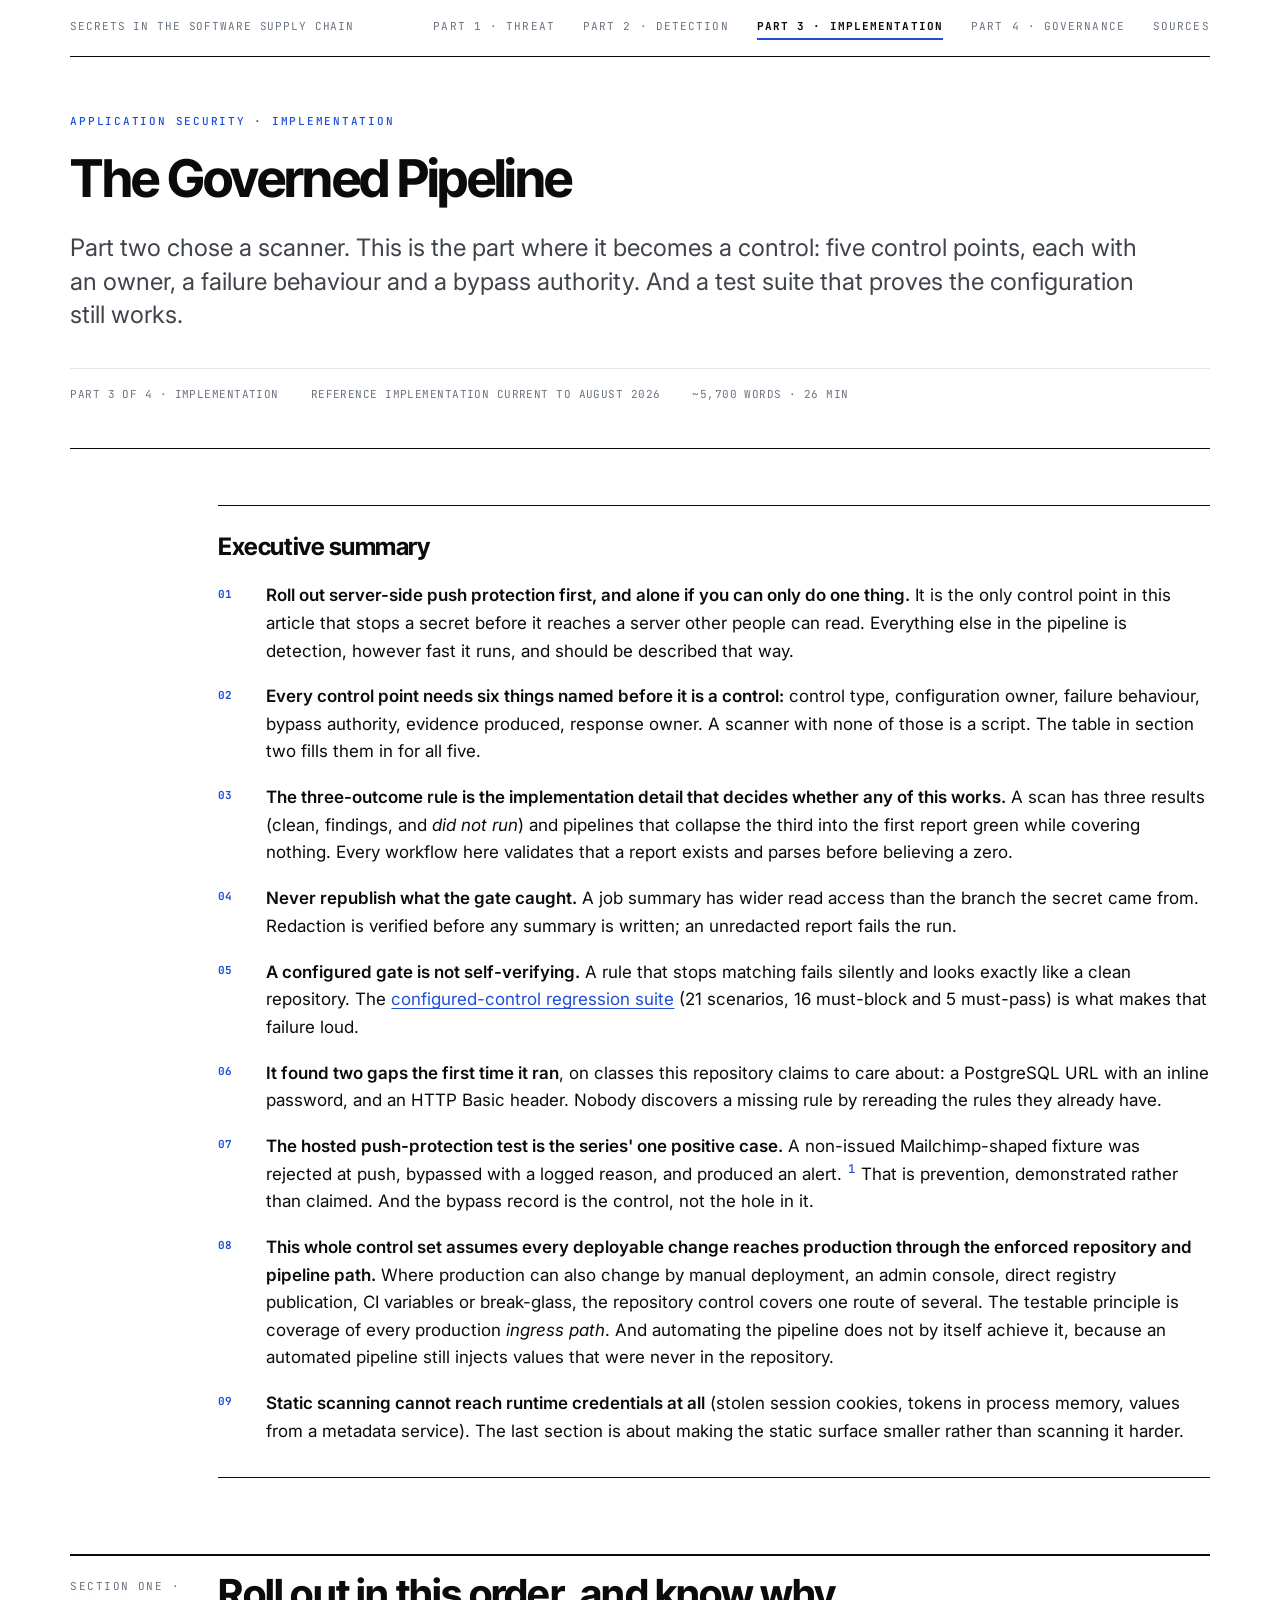
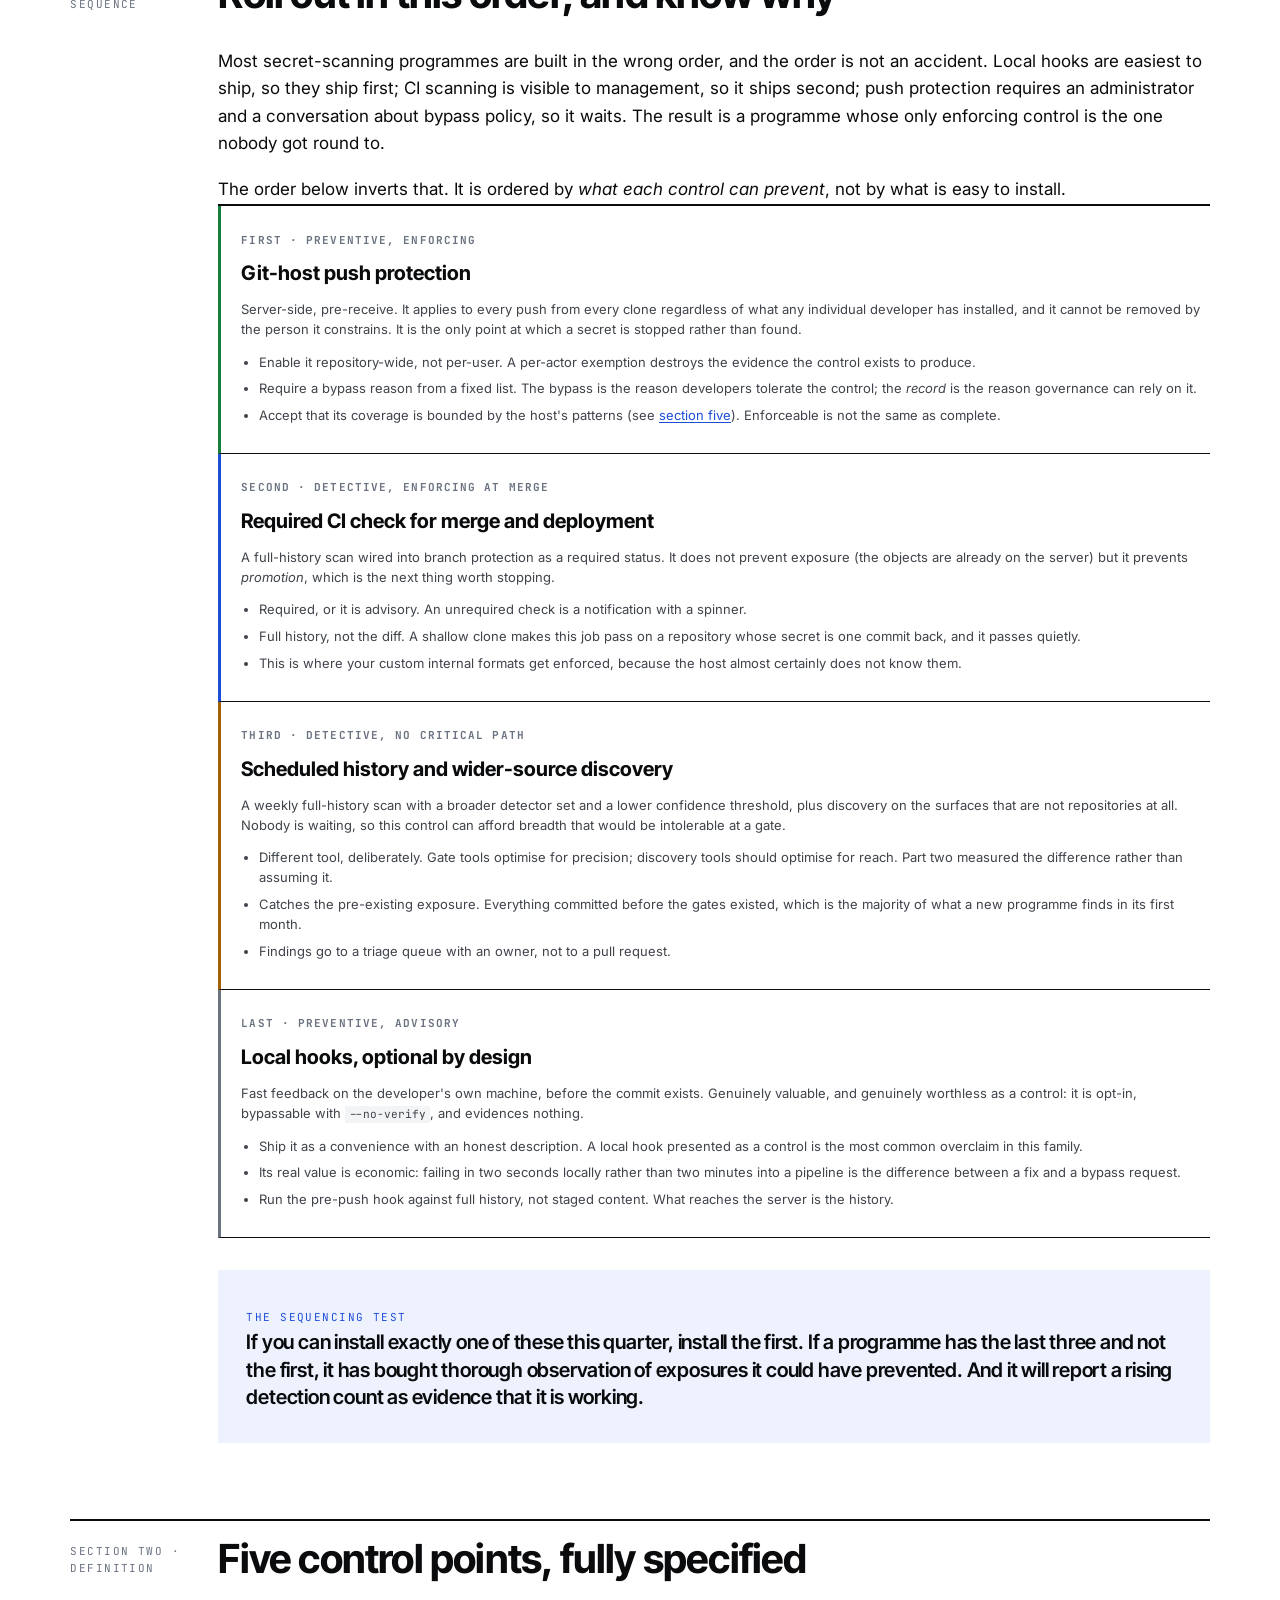
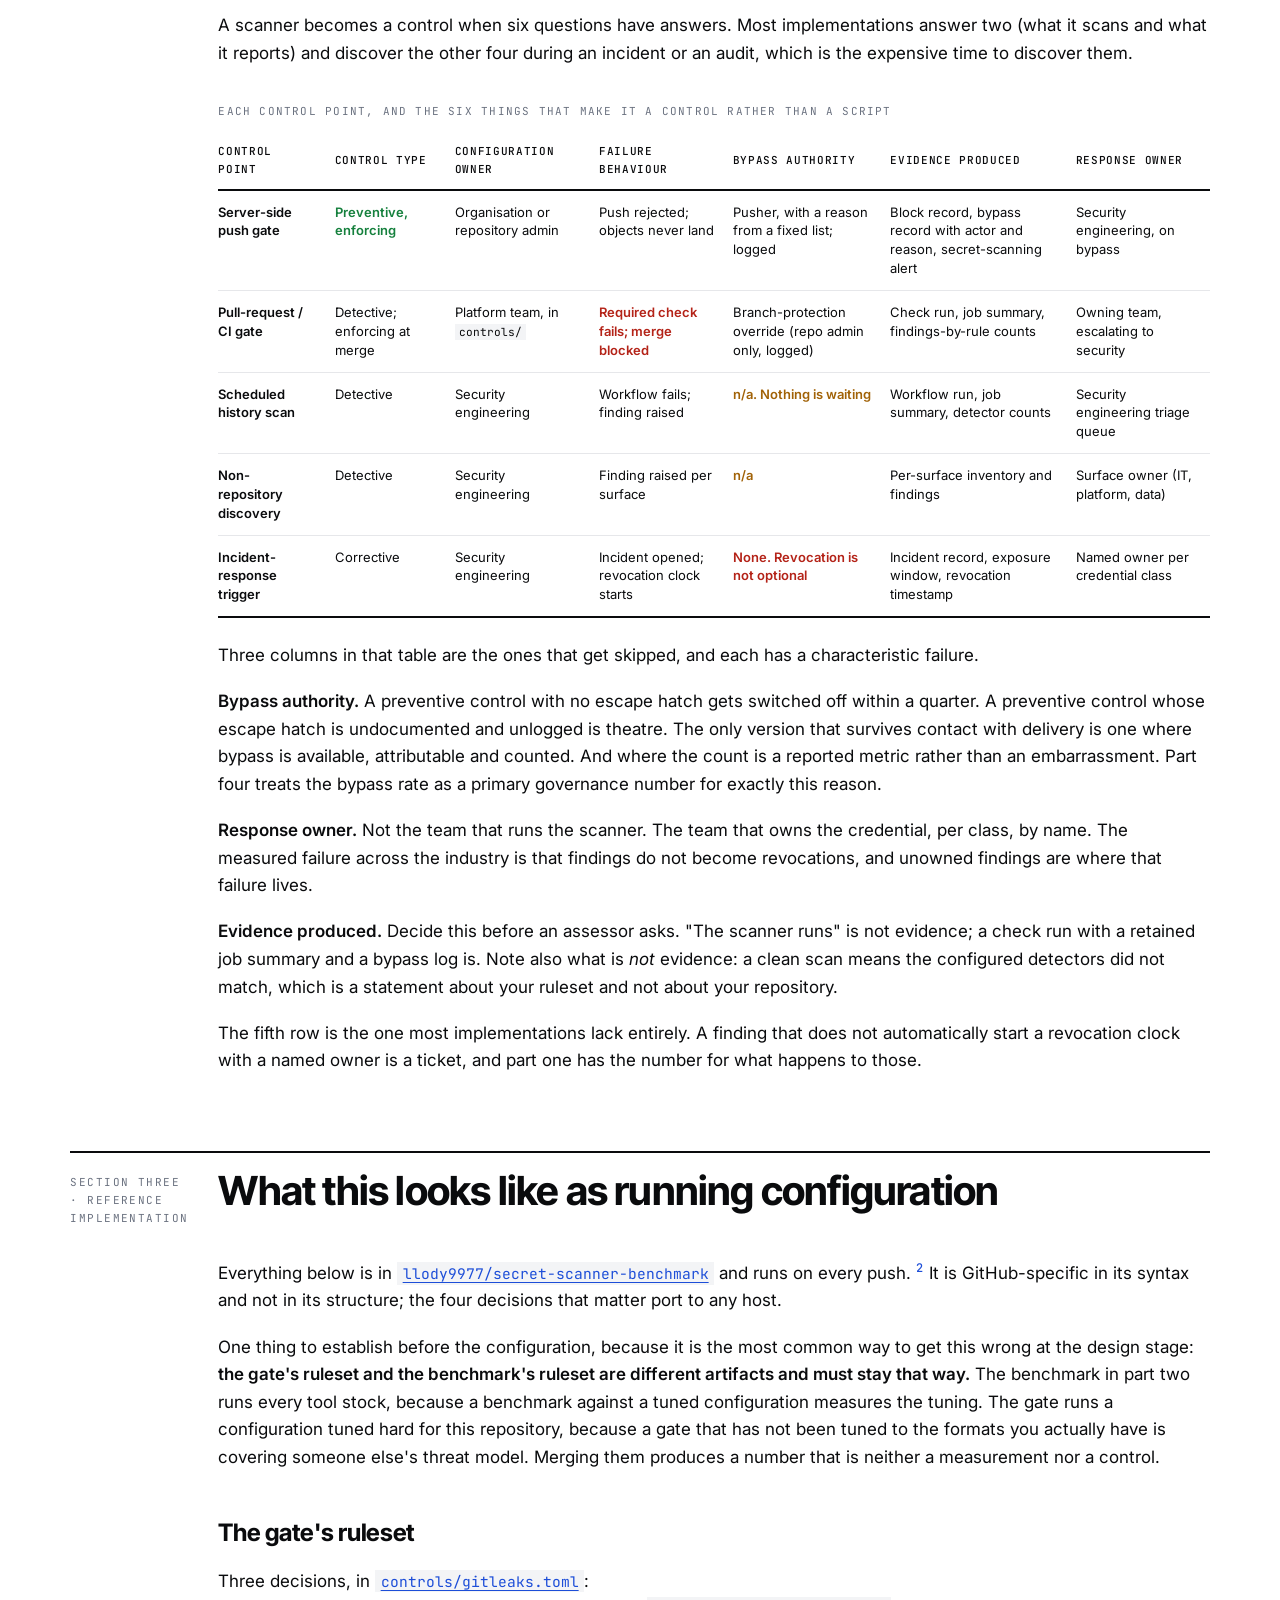
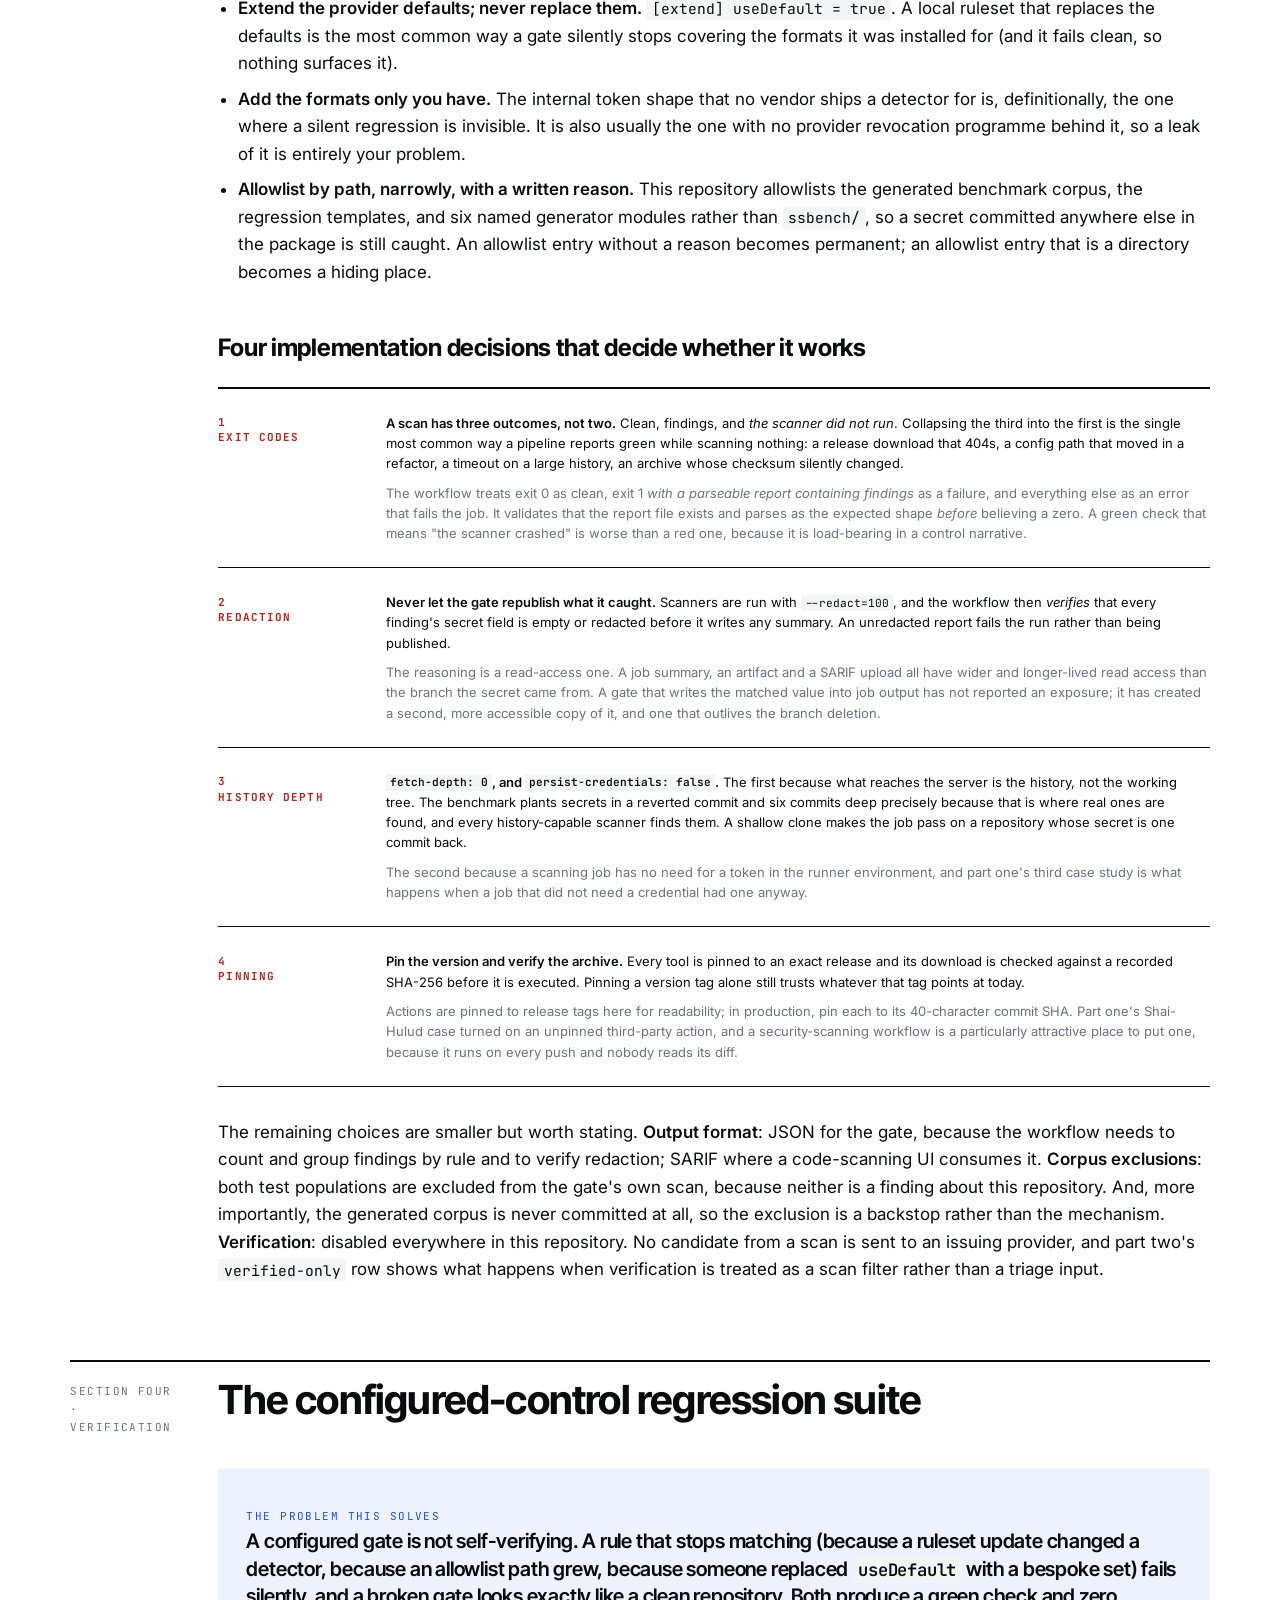
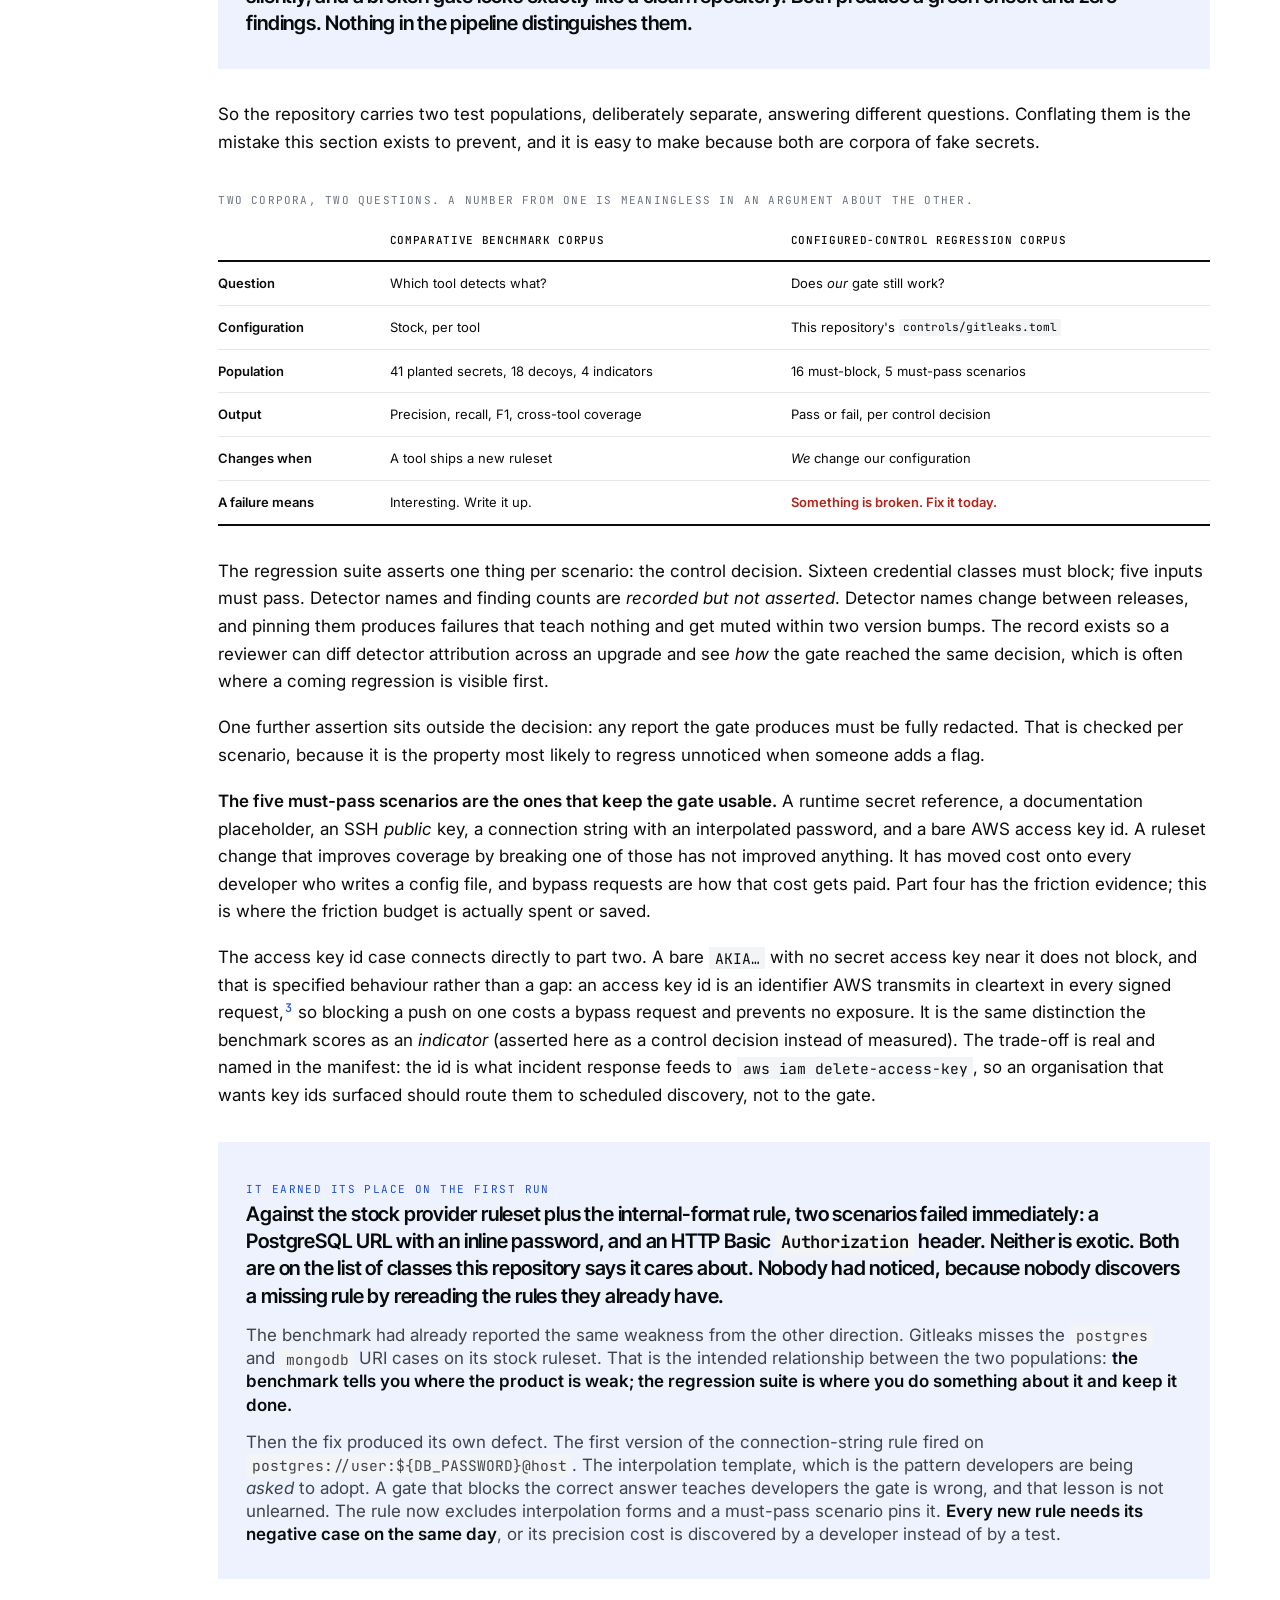
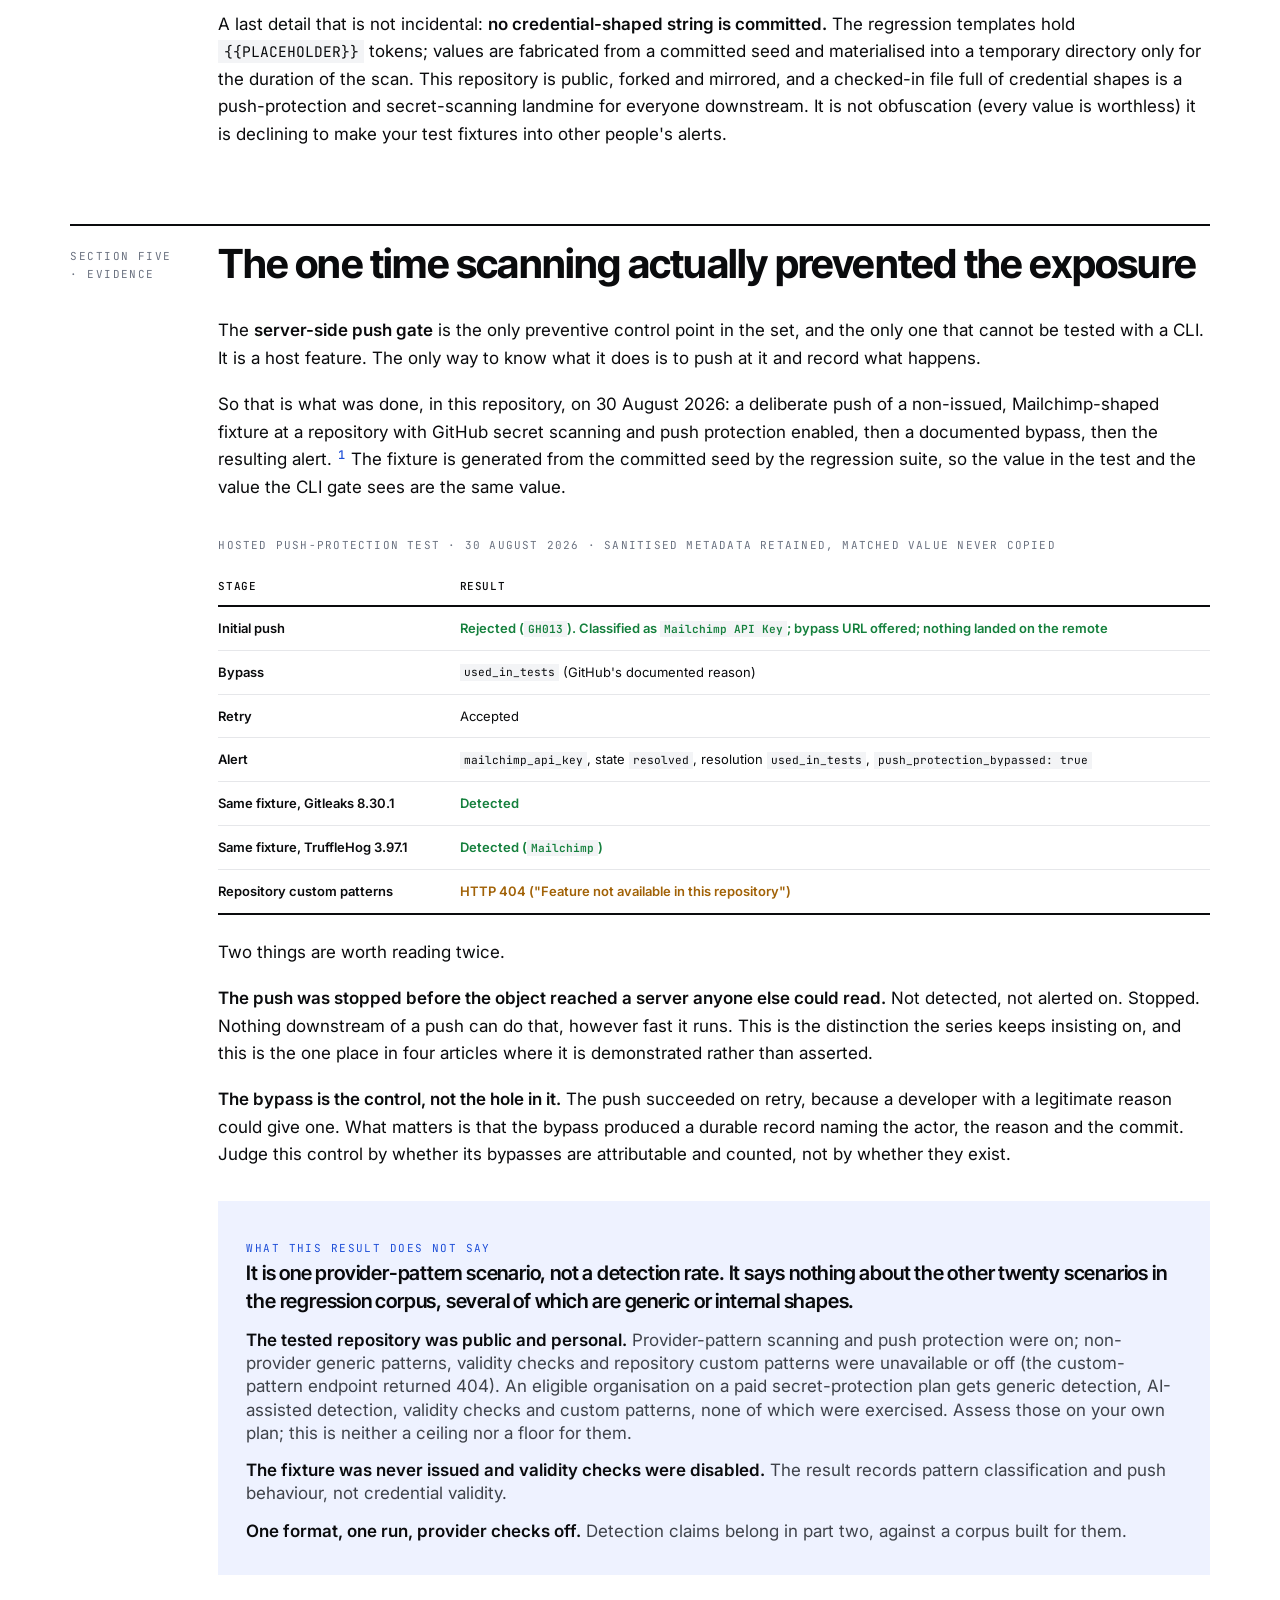
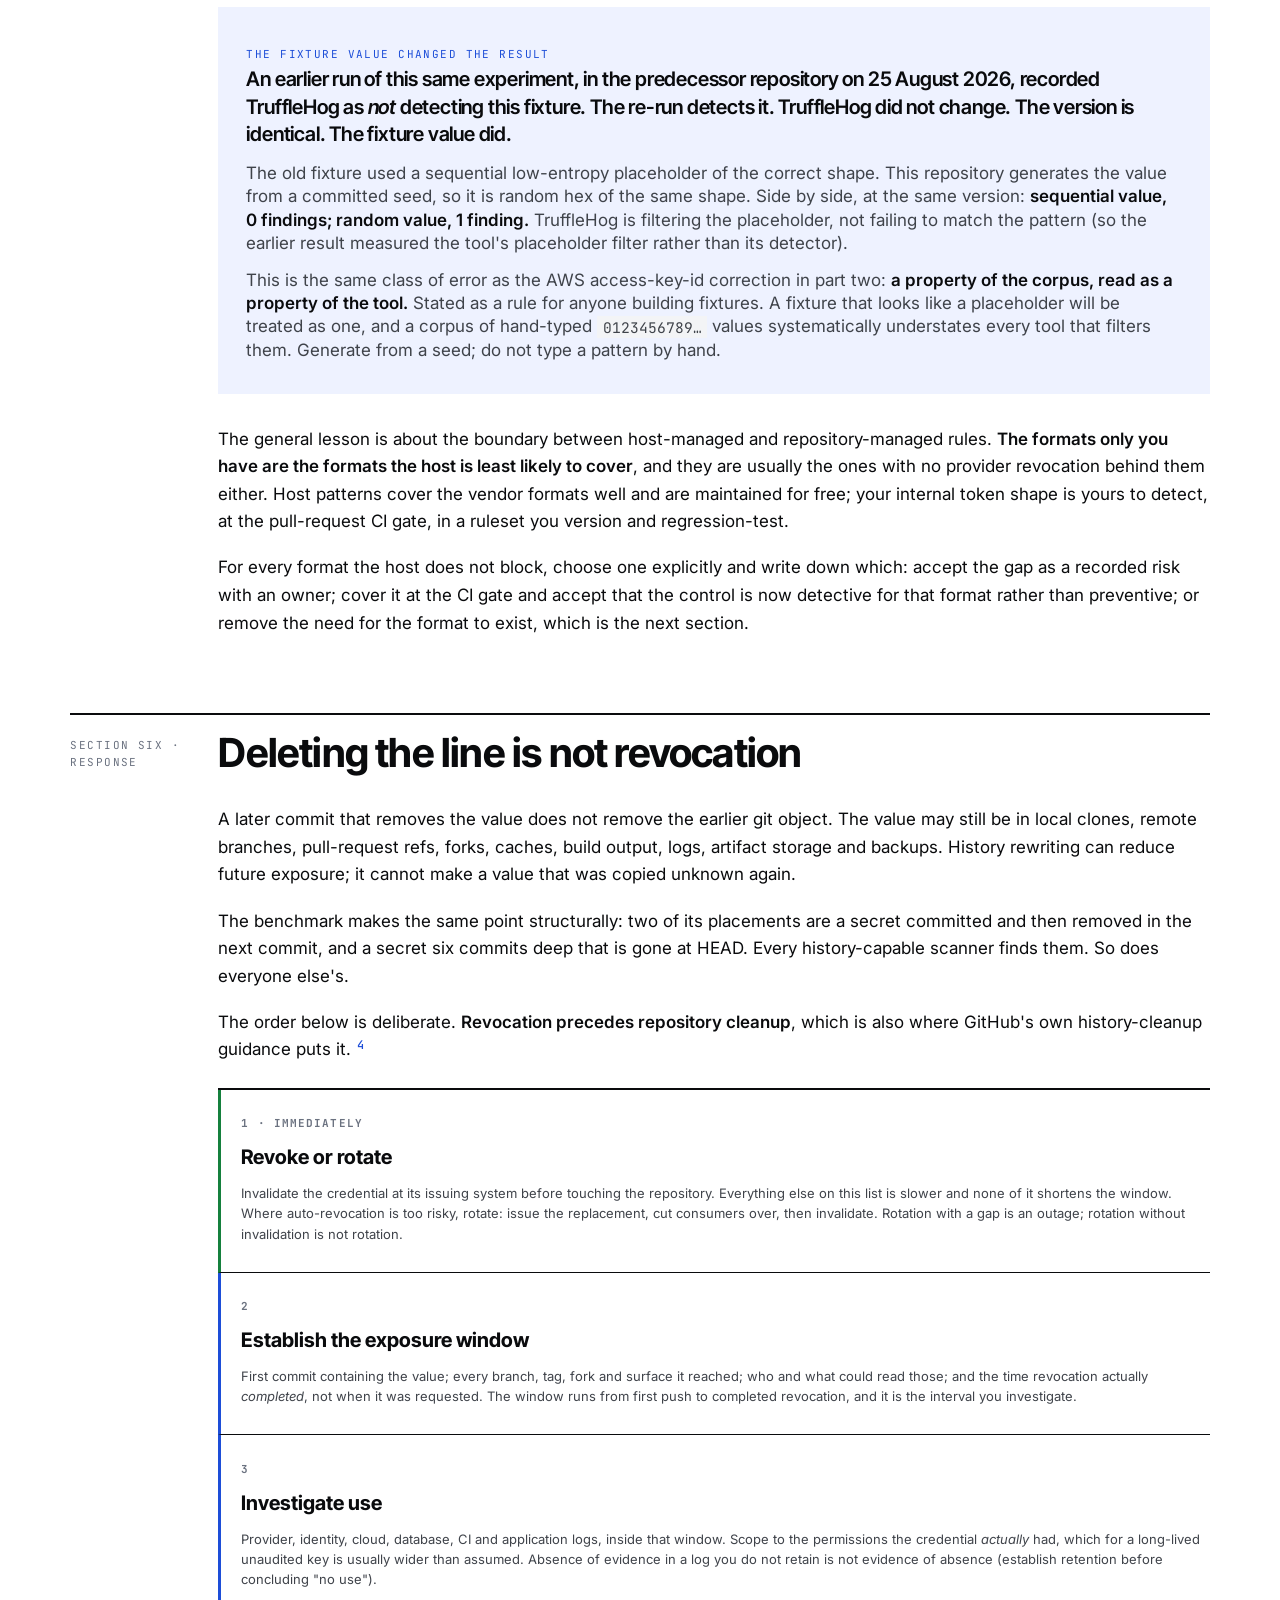
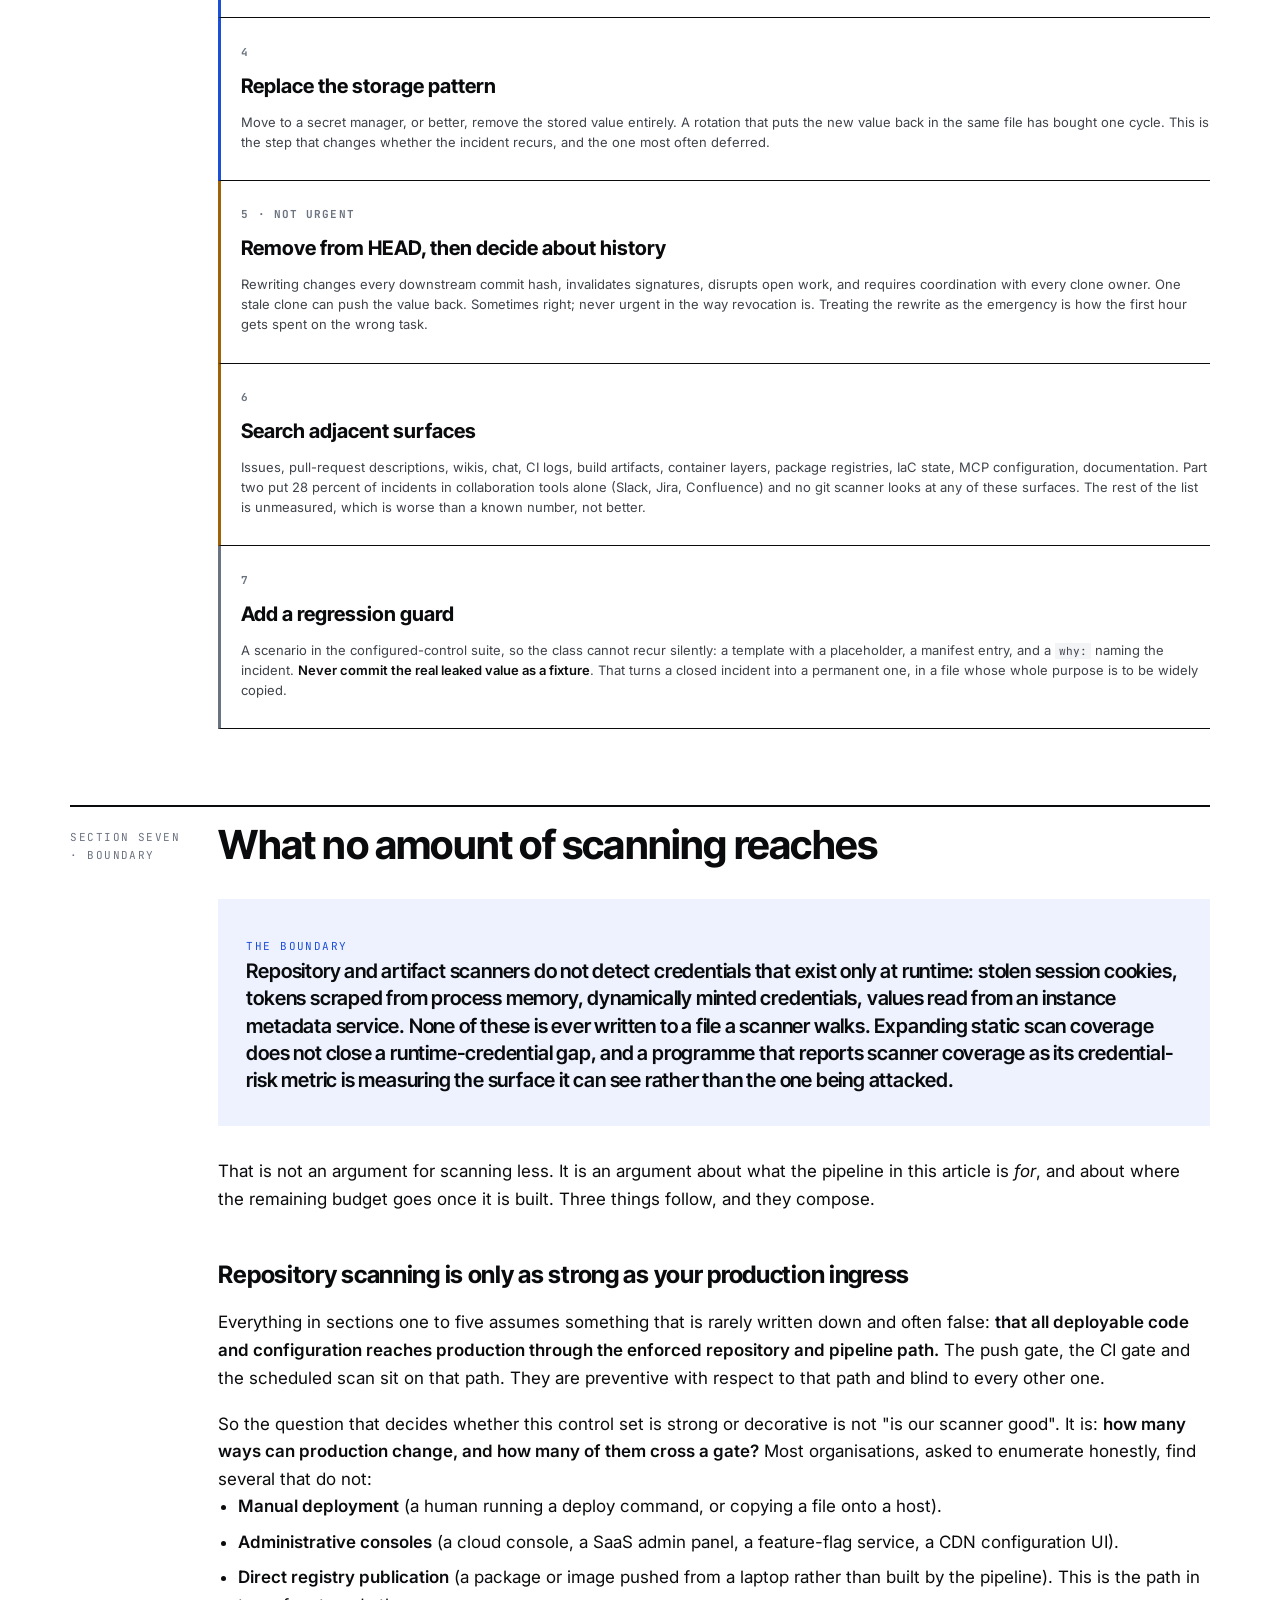
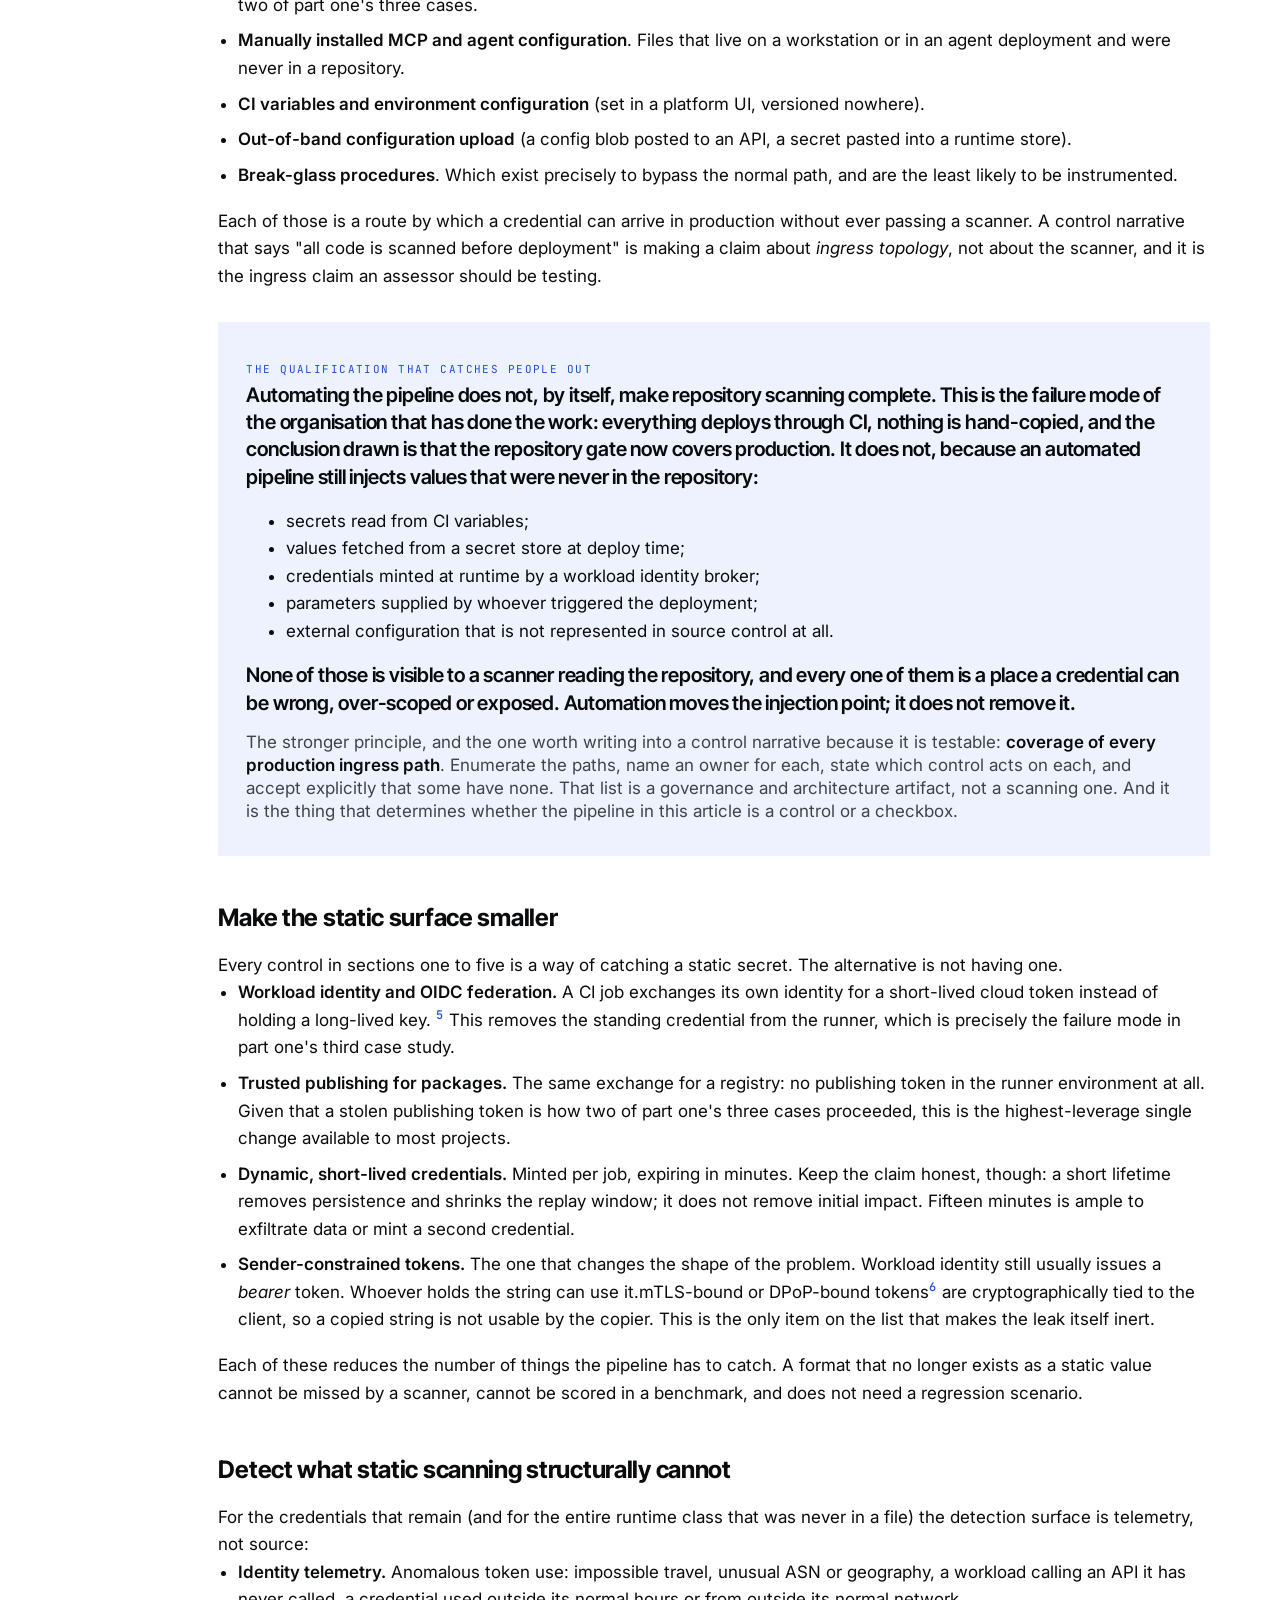
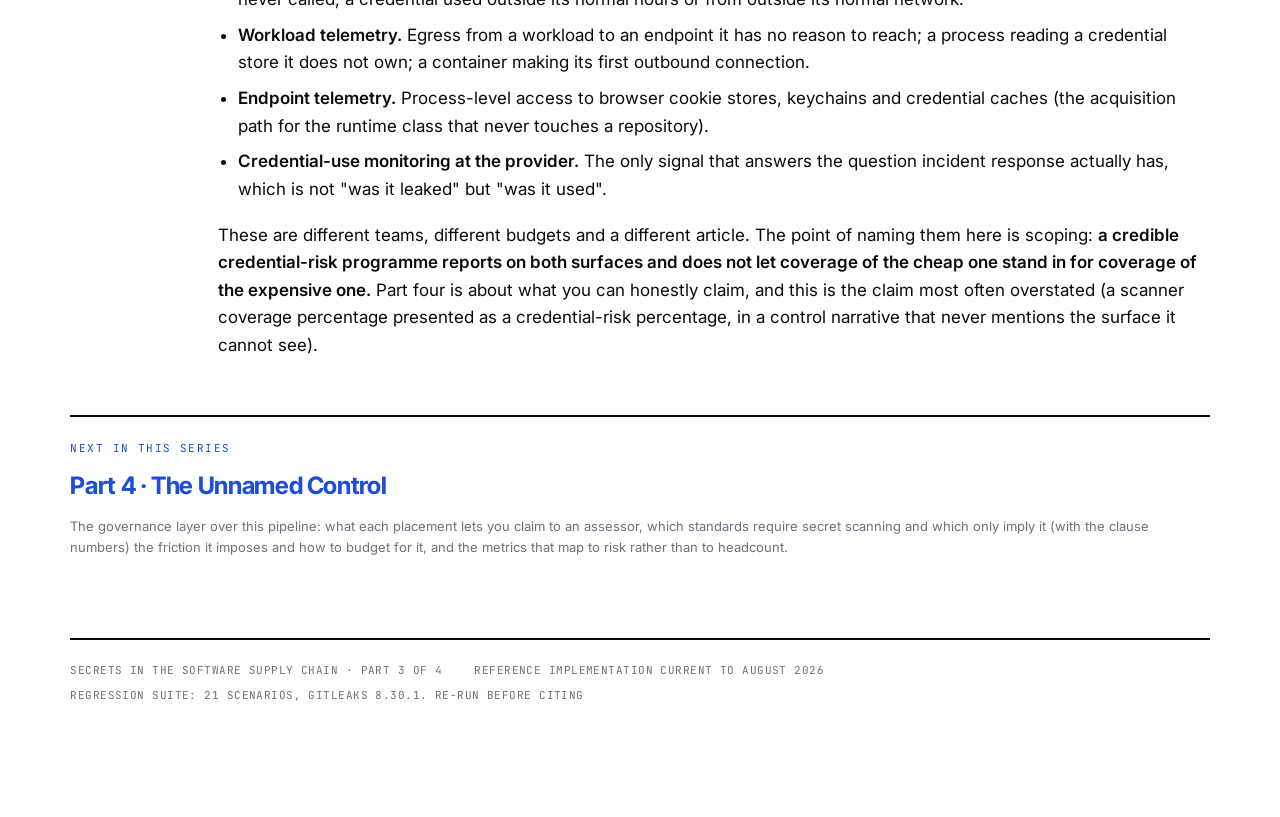
==== docs/governed-pipeline.html @ a6c0f142 "Rewrite the series to the seven voice rules Filenames carry the section name: sixty-second-credentia" ====
<!doctype html>
<html lang="en">
<head>
<meta charset="utf-8">
<meta name="viewport" content="width=device-width, initial-scale=1">
<title>The Governed Pipeline · Secrets in the Software Supply Chain</title>
<meta name="description" content="Secret scanning as running configuration: which control point to roll out first, five executable control points and what each one owns, a reference GitHub implementation, a regression suite for the controls you configured, and the hosted push-protection test. Part 3 of Secrets in the Software Supply Chain.">
<meta name="author" content="Secrets in the Software Supply Chain">
<meta name="color-scheme" content="light">
<meta name="theme-color" content="#1d4ed8">
<link rel="canonical" href="https://llody9977.github.io/secret-scanner-benchmark/governed-pipeline.html">
<meta property="og:type" content="article">
<meta property="og:title" content="The Governed Pipeline">
<meta property="og:description" content="Secret scanning as running configuration: which control point to roll out first, five executable control points and what each one owns, a reference GitHub implementation, a regression suite for the controls you configured, and the hosted push-protection test. Part 3 of Secrets in the Software Supply Chain.">
<meta property="og:url" content="https://llody9977.github.io/secret-scanner-benchmark/governed-pipeline.html">
<meta name="twitter:card" content="summary">
<link rel="icon" href="data:image/svg+xml,%3Csvg xmlns='http://www.w3.org/2000/svg' viewBox='0 0 64 64'%3E%3Crect width='64' height='64' fill='%231d4ed8'/%3E%3Ccircle cx='32' cy='25' r='9' fill='none' stroke='white' stroke-width='5'/%3E%3Cpath d='M32 33v18M32 44h8' stroke='white' stroke-width='5' stroke-linecap='round'/%3E%3C/svg%3E">
<link rel="preconnect" href="https://fonts.googleapis.com">
<link rel="preconnect" href="https://fonts.gstatic.com" crossorigin>
<link rel="stylesheet" href="https://fonts.googleapis.com/css2?family=Inter:wght@400;500;600;700&family=Inter+Tight:wght@600;700&family=JetBrains+Mono:wght@400;500;700&display=swap">
<link rel="stylesheet" href="assets/series.css?v=55175ef299">
</head>
<body>
<div class="page">
<div class="serienav"><span class="sn-title">Secrets in the Software Supply Chain</span>
<a href="sixty-second-credential.html">Part 1 &middot; Threat</a>
<a href="nothing-catches-everything.html">Part 2 &middot; Detection</a>
<span aria-current="page">Part 3 &middot; Implementation</span>
<a href="unnamed-control.html">Part 4 &middot; Governance</a>
<a href="sources.html">Sources</a></div>
  <header class="masthead">
    <p class="kicker">Application Security &middot; Implementation</p>
    <h1>The Governed Pipeline</h1>
    <p class="dek">Part two chose a scanner. This is the part where it becomes a control: five control points, each with an owner, a failure behaviour and a bypass authority. And a test suite that proves the configuration still works.</p>
    <div class="byline">
      <span>Part 3 of 4 &middot; Implementation</span>
      <span>Reference implementation current to August 2026</span>
      <span>~5,700 words &middot; 26 min</span>
    </div>
  </header>

  <!-- ============ EXEC ============ -->
  <section id="summary" style="margin-top:0">
    <div class="exec">
      <h2>Executive summary</h2>
      <ol class="exec-list">
        <li><strong>Roll out server-side push protection first, and alone if you can only do one thing.</strong> It is the only control point in this article that stops a secret before it reaches a server other people can read. Everything else in the pipeline is detection, however fast it runs, and should be described that way.</li>
        <li><strong>Every control point needs six things named before it is a control:</strong> control type, configuration owner, failure behaviour, bypass authority, evidence produced, response owner. A scanner with none of those is a script. The table in section two fills them in for all five.</li>
        <li><strong>The three-outcome rule is the implementation detail that decides whether any of this works.</strong> A scan has three results (clean, findings, and <em>did not run</em>) and pipelines that collapse the third into the first report green while covering nothing. Every workflow here validates that a report exists and parses before believing a zero.</li>
        <li><strong>Never republish what the gate caught.</strong> A job summary has wider read access than the branch the secret came from. Redaction is verified before any summary is written; an unredacted report fails the run.</li>
        <li><strong>A configured gate is not self-verifying.</strong> A rule that stops matching fails silently and looks exactly like a clean repository. The <a href="#regression">configured-control regression suite</a> (21 scenarios, 16 must-block and 5 must-pass) is what makes that failure loud.</li>
        <li><strong>It found two gaps the first time it ran</strong>, on classes this repository claims to care about: a PostgreSQL URL with an inline password, and an HTTP Basic header. Nobody discovers a missing rule by rereading the rules they already have.</li>
        <li><strong>The hosted push-protection test is the series' one positive case.</strong> A non-issued Mailchimp-shaped fixture was rejected at push, bypassed with a logged reason, and produced an alert. <sup class="fn"><a href="sources.html#p3-fn-1">1</a></sup> That is prevention, demonstrated rather than claimed. And the bypass record is the control, not the hole in it.</li>
        <li><strong>This whole control set assumes every deployable change reaches production through the enforced repository and pipeline path.</strong> Where production can also change by manual deployment, an admin console, direct registry publication, CI variables or break-glass, the repository control covers one route of several. The testable principle is coverage of every production <em>ingress path</em>. And automating the pipeline does not by itself achieve it, because an automated pipeline still injects values that were never in the repository.</li>
        <li><strong>Static scanning cannot reach runtime credentials at all</strong> (stolen session cookies, tokens in process memory, values from a metadata service). The last section is about making the static surface smaller rather than scanning it harder.</li>
      </ol>
    </div>
  </section>

  <!-- ============ SECTION 1: ROLLOUT ============ -->
  <section id="rollout">
    <div class="sec-head">
      <span class="sec-label">Section one &middot; Sequence</span>
      <h2>Roll out in this order, and know why</h2>
    </div>

    <div class="col flow">
      <p>Most secret-scanning programmes are built in the wrong order, and the order is not an accident. Local hooks are easiest to ship, so they ship first; CI scanning is visible to management, so it ships second; push protection requires an administrator and a conversation about bypass policy, so it waits. The result is a programme whose only enforcing control is the one nobody got round to.</p>
      <p>The order below inverts that. It is ordered by <em>what each control can prevent</em>, not by what is easy to install.</p>
    </div>

    <div class="ladder">
      <div class="rung" data-tier="1">
        <div class="rung-head"><span class="rung-tier">First &middot; Preventive, enforcing</span></div>
        <h4>Git-host push protection</h4>
        <p>Server-side, pre-receive. It applies to every push from every clone regardless of what any individual developer has installed, and it cannot be removed by the person it constrains. It is the only point at which a secret is stopped rather than found.</p>
        <ul>
          <li>Enable it repository-wide, not per-user. A per-actor exemption destroys the evidence the control exists to produce.</li>
          <li>Require a bypass reason from a fixed list. The bypass is the reason developers tolerate the control; the <em>record</em> is the reason governance can rely on it.</li>
          <li>Accept that its coverage is bounded by the host's patterns (see <a href="#hosted">section five</a>). Enforceable is not the same as complete.</li>
        </ul>
      </div>

      <div class="rung" data-tier="2">
        <div class="rung-head"><span class="rung-tier">Second &middot; Detective, enforcing at merge</span></div>
        <h4>Required CI check for merge and deployment</h4>
        <p>A full-history scan wired into branch protection as a required status. It does not prevent exposure (the objects are already on the server) but it prevents <em>promotion</em>, which is the next thing worth stopping.</p>
        <ul>
          <li>Required, or it is advisory. An unrequired check is a notification with a spinner.</li>
          <li>Full history, not the diff. A shallow clone makes this job pass on a repository whose secret is one commit back, and it passes quietly.</li>
          <li>This is where your custom internal formats get enforced, because the host almost certainly does not know them.</li>
        </ul>
      </div>

      <div class="rung" data-tier="3">
        <div class="rung-head"><span class="rung-tier">Third &middot; Detective, no critical path</span></div>
        <h4>Scheduled history and wider-source discovery</h4>
        <p>A weekly full-history scan with a broader detector set and a lower confidence threshold, plus discovery on the surfaces that are not repositories at all. Nobody is waiting, so this control can afford breadth that would be intolerable at a gate.</p>
        <ul>
          <li>Different tool, deliberately. Gate tools optimise for precision; discovery tools should optimise for reach. Part two measured the difference rather than assuming it.</li>
          <li>Catches the pre-existing exposure. Everything committed before the gates existed, which is the majority of what a new programme finds in its first month.</li>
          <li>Findings go to a triage queue with an owner, not to a pull request.</li>
        </ul>
      </div>

      <div class="rung" data-tier="4">
        <div class="rung-head"><span class="rung-tier">Last &middot; Preventive, advisory</span></div>
        <h4>Local hooks, optional by design</h4>
        <p>Fast feedback on the developer's own machine, before the commit exists. Genuinely valuable, and genuinely worthless as a control: it is opt-in, bypassable with <code>--no-verify</code>, and evidences nothing.</p>
        <ul>
          <li>Ship it as a convenience with an honest description. A local hook presented as a control is the most common overclaim in this family.</li>
          <li>Its real value is economic: failing in two seconds locally rather than two minutes into a pipeline is the difference between a fix and a bypass request.</li>
          <li>Run the pre-push hook against full history, not staged content. What reaches the server is the history.</li>
        </ul>
      </div>
    </div>

    <div class="verdict" style="margin-top:2rem">
      <span class="sec-label">The sequencing test</span>
      <p>If you can install exactly one of these this quarter, install the first. If a programme has the last three and not the first, it has bought thorough observation of exposures it could have prevented. And it will report a rising detection count as evidence that it is working.</p>
    </div>
  </section>

  <!-- ============ SECTION 2: CONTROL POINTS ============ -->
  <section id="points">
    <div class="sec-head">
      <span class="sec-label">Section two &middot; Definition</span>
      <h2>Five control points, fully specified</h2>
    </div>

    <div class="col flow">
      <p>A scanner becomes a control when six questions have answers. Most implementations answer two (what it scans and what it reports) and discover the other four during an incident or an audit, which is the expensive time to discover them.</p>
    </div>

    <div class="tablewrap">
      <table class="wide-table">
        <caption>Each control point, and the six things that make it a control rather than a script</caption>
        <thead>
          <tr>
            <th scope="col">Control point</th>
            <th scope="col">Control type</th>
            <th scope="col">Configuration owner</th>
            <th scope="col">Failure behaviour</th>
            <th scope="col">Bypass authority</th>
            <th scope="col">Evidence produced</th>
            <th scope="col">Response owner</th>
          </tr>
        </thead>
        <tbody>
          <tr>
            <th scope="row">Server-side push gate</th>
            <td class="yes">Preventive, enforcing</td>
            <td>Organisation or repository admin</td>
            <td>Push rejected; objects never land</td>
            <td>Pusher, with a reason from a fixed list; logged</td>
            <td>Block record, bypass record with actor and reason, secret-scanning alert</td>
            <td>Security engineering, on bypass</td>
          </tr>
          <tr>
            <th scope="row">Pull-request / CI gate</th>
            <td>Detective; enforcing at merge</td>
            <td>Platform team, in <code>controls/</code></td>
            <td class="no">Required check fails; merge blocked</td>
            <td>Branch-protection override (repo admin only, logged)</td>
            <td>Check run, job summary, findings-by-rule counts</td>
            <td>Owning team, escalating to security</td>
          </tr>
          <tr>
            <th scope="row">Scheduled history scan</th>
            <td>Detective</td>
            <td>Security engineering</td>
            <td>Workflow fails; finding raised</td>
            <td class="part">n/a. Nothing is waiting</td>
            <td>Workflow run, job summary, detector counts</td>
            <td>Security engineering triage queue</td>
          </tr>
          <tr>
            <th scope="row">Non-repository discovery</th>
            <td>Detective</td>
            <td>Security engineering</td>
            <td>Finding raised per surface</td>
            <td class="part">n/a</td>
            <td>Per-surface inventory and findings</td>
            <td>Surface owner (IT, platform, data)</td>
          </tr>
          <tr>
            <th scope="row">Incident-response trigger</th>
            <td>Corrective</td>
            <td>Security engineering</td>
            <td>Incident opened; revocation clock starts</td>
            <td class="no">None. Revocation is not optional</td>
            <td>Incident record, exposure window, revocation timestamp</td>
            <td>Named owner per credential class</td>
          </tr>
        </tbody>
      </table>
    </div>

    <div class="col flow" style="margin-top:1.5rem">
      <p>Three columns in that table are the ones that get skipped, and each has a characteristic failure.</p>
      <p><strong>Bypass authority.</strong> A preventive control with no escape hatch gets switched off within a quarter. A preventive control whose escape hatch is undocumented and unlogged is theatre. The only version that survives contact with delivery is one where bypass is available, attributable and counted. And where the count is a reported metric rather than an embarrassment. Part four treats the bypass rate as a primary governance number for exactly this reason.</p>
      <p><strong>Response owner.</strong> Not the team that runs the scanner. The team that owns the credential, per class, by name. The measured failure across the industry is that findings do not become revocations, and unowned findings are where that failure lives.</p>
      <p><strong>Evidence produced.</strong> Decide this before an assessor asks. "The scanner runs" is not evidence; a check run with a retained job summary and a bypass log is. Note also what is <em>not</em> evidence: a clean scan means the configured detectors did not match, which is a statement about your ruleset and not about your repository.</p>
      <p>The fifth row is the one most implementations lack entirely. A finding that does not automatically start a revocation clock with a named owner is a ticket, and part one has the number for what happens to those.</p>
    </div>
  </section>

  <!-- ============ SECTION 3: IMPLEMENTATION ============ -->
  <section id="implementation">
    <div class="sec-head">
      <span class="sec-label">Section three &middot; Reference implementation</span>
      <h2>What this looks like as running configuration</h2>
    </div>

    <div class="col flow">
      <p>Everything below is in <a href="https://github.com/llody9977/secret-scanner-benchmark"><code>llody9977/secret-scanner-benchmark</code></a> and runs on every push. <sup class="fn"><a href="sources.html#p3-fn-2">2</a></sup> It is GitHub-specific in its syntax and not in its structure; the four decisions that matter port to any host.</p>
      <p>One thing to establish before the configuration, because it is the most common way to get this wrong at the design stage: <strong>the gate's ruleset and the benchmark's ruleset are different artifacts and must stay that way.</strong> The benchmark in part two runs every tool stock, because a benchmark against a tuned configuration measures the tuning. The gate runs a configuration tuned hard for this repository, because a gate that has not been tuned to the formats you actually have is covering someone else's threat model. Merging them produces a number that is neither a measurement nor a control.</p>
    </div>

    <h3 class="wide">The gate's ruleset</h3>
    <div class="col flow">
      <p>Three decisions, in <a href="https://github.com/llody9977/secret-scanner-benchmark/blob/main/controls/gitleaks.toml"><code>controls/gitleaks.toml</code></a>:</p>
      <ul>
        <li><strong>Extend the provider defaults; never replace them.</strong> <code>[extend] useDefault = true</code>. A local ruleset that replaces the defaults is the most common way a gate silently stops covering the formats it was installed for (and it fails clean, so nothing surfaces it).</li>
        <li><strong>Add the formats only you have.</strong> The internal token shape that no vendor ships a detector for is, definitionally, the one where a silent regression is invisible. It is also usually the one with no provider revocation programme behind it, so a leak of it is entirely your problem.</li>
        <li><strong>Allowlist by path, narrowly, with a written reason.</strong> This repository allowlists the generated benchmark corpus, the regression templates, and six named generator modules rather than <code>ssbench/</code>, so a secret committed anywhere else in the package is still caught. An allowlist entry without a reason becomes permanent; an allowlist entry that is a directory becomes a hiding place.</li>
      </ul>
    </div>

    <h3 class="wide">Four implementation decisions that decide whether it works</h3>

    <div class="gaps" style="margin-top:1.5rem">
      <div class="gap" data-tone="critical">
        <span class="gap-name">1<br>Exit codes</span>
        <div>
          <p><strong>A scan has three outcomes, not two.</strong> Clean, findings, and <em>the scanner did not run</em>. Collapsing the third into the first is the single most common way a pipeline reports green while scanning nothing: a release download that 404s, a config path that moved in a refactor, a timeout on a large history, an archive whose checksum silently changed.</p>
          <p>The workflow treats exit 0 as clean, exit 1 <em>with a parseable report containing findings</em> as a failure, and everything else as an error that fails the job. It validates that the report file exists and parses as the expected shape <em>before</em> believing a zero. A green check that means "the scanner crashed" is worse than a red one, because it is load-bearing in a control narrative.</p>
        </div>
      </div>
      <div class="gap" data-tone="critical">
        <span class="gap-name">2<br>Redaction</span>
        <div>
          <p><strong>Never let the gate republish what it caught.</strong> Scanners are run with <code>--redact=100</code>, and the workflow then <em>verifies</em> that every finding's secret field is empty or redacted before it writes any summary. An unredacted report fails the run rather than being published.</p>
          <p>The reasoning is a read-access one. A job summary, an artifact and a SARIF upload all have wider and longer-lived read access than the branch the secret came from. A gate that writes the matched value into job output has not reported an exposure; it has created a second, more accessible copy of it, and one that outlives the branch deletion.</p>
        </div>
      </div>
      <div class="gap">
        <span class="gap-name">3<br>History depth</span>
        <div>
          <p><strong><code>fetch-depth: 0</code>, and <code>persist-credentials: false</code>.</strong> The first because what reaches the server is the history, not the working tree. The benchmark plants secrets in a reverted commit and six commits deep precisely because that is where real ones are found, and every history-capable scanner finds them. A shallow clone makes the job pass on a repository whose secret is one commit back.</p>
          <p>The second because a scanning job has no need for a token in the runner environment, and part one's third case study is what happens when a job that did not need a credential had one anyway.</p>
        </div>
      </div>
      <div class="gap">
        <span class="gap-name">4<br>Pinning</span>
        <div>
          <p><strong>Pin the version and verify the archive.</strong> Every tool is pinned to an exact release and its download is checked against a recorded SHA-256 before it is executed. Pinning a version tag alone still trusts whatever that tag points at today.</p>
          <p>Actions are pinned to release tags here for readability; in production, pin each to its 40-character commit SHA. Part one's Shai-Hulud case turned on an unpinned third-party action, and a security-scanning workflow is a particularly attractive place to put one, because it runs on every push and nobody reads its diff.</p>
        </div>
      </div>
    </div>

    <div class="col flow" style="margin-top:2rem">
      <p>The remaining choices are smaller but worth stating. <strong>Output format</strong>: JSON for the gate, because the workflow needs to count and group findings by rule and to verify redaction; SARIF where a code-scanning UI consumes it. <strong>Corpus exclusions</strong>: both test populations are excluded from the gate's own scan, because neither is a finding about this repository. And, more importantly, the generated corpus is never committed at all, so the exclusion is a backstop rather than the mechanism. <strong>Verification</strong>: disabled everywhere in this repository. No candidate from a scan is sent to an issuing provider, and part two's <code>verified-only</code> row shows what happens when verification is treated as a scan filter rather than a triage input.</p>
    </div>
  </section>

  <!-- ============ SECTION 4: REGRESSION ============ -->
  <section id="regression">
    <div class="sec-head">
      <span class="sec-label">Section four &middot; Verification</span>
      <h2>The configured-control regression suite</h2>
    </div>

    <div class="verdict" style="margin-top:1.5rem">
      <span class="sec-label">The problem this solves</span>
      <p>A configured gate is not self-verifying. A rule that stops matching (because a ruleset update changed a detector, because an allowlist path grew, because someone replaced <code>useDefault</code> with a bespoke set) <strong>fails silently, and a broken gate looks exactly like a clean repository.</strong> Both produce a green check and zero findings. Nothing in the pipeline distinguishes them.</p>
    </div>

    <div class="col flow" style="margin-top:2rem">
      <p>So the repository carries two test populations, deliberately separate, answering different questions. Conflating them is the mistake this section exists to prevent, and it is easy to make because both are corpora of fake secrets.</p>
    </div>

    <div class="tablewrap">
      <table class="wide-table">
        <caption>Two corpora, two questions. A number from one is meaningless in an argument about the other.</caption>
        <thead>
          <tr><th scope="col"></th><th scope="col">Comparative benchmark corpus</th><th scope="col">Configured-control regression corpus</th></tr>
        </thead>
        <tbody>
          <tr><th scope="row">Question</th><td>Which tool detects what?</td><td>Does <em>our</em> gate still work?</td></tr>
          <tr><th scope="row">Configuration</th><td>Stock, per tool</td><td>This repository's <code>controls/gitleaks.toml</code></td></tr>
          <tr><th scope="row">Population</th><td>41 planted secrets, 18 decoys, 4 indicators</td><td>16 must-block, 5 must-pass scenarios</td></tr>
          <tr><th scope="row">Output</th><td>Precision, recall, F1, cross-tool coverage</td><td>Pass or fail, per control decision</td></tr>
          <tr><th scope="row">Changes when</th><td>A tool ships a new ruleset</td><td><em>We</em> change our configuration</td></tr>
          <tr><th scope="row">A failure means</th><td>Interesting. Write it up.</td><td class="no">Something is broken. Fix it today.</td></tr>
        </tbody>
      </table>
    </div>

    <div class="col flow" style="margin-top:2rem">
      <p>The regression suite asserts one thing per scenario: the control decision. Sixteen credential classes must block; five inputs must pass. Detector names and finding counts are <em>recorded but not asserted</em>. Detector names change between releases, and pinning them produces failures that teach nothing and get muted within two version bumps. The record exists so a reviewer can diff detector attribution across an upgrade and see <em>how</em> the gate reached the same decision, which is often where a coming regression is visible first.</p>
      <p>One further assertion sits outside the decision: any report the gate produces must be fully redacted. That is checked per scenario, because it is the property most likely to regress unnoticed when someone adds a flag.</p>
      <p><strong>The five must-pass scenarios are the ones that keep the gate usable.</strong> A runtime secret reference, a documentation placeholder, an SSH <em>public</em> key, a connection string with an interpolated password, and a bare AWS access key id. A ruleset change that improves coverage by breaking one of those has not improved anything. It has moved cost onto every developer who writes a config file, and bypass requests are how that cost gets paid. Part four has the friction evidence; this is where the friction budget is actually spent or saved.</p>
      <p>The access key id case connects directly to part two. A bare <code>AKIA…</code> with no secret access key near it does not block, and that is specified behaviour rather than a gap: an access key id is an identifier AWS transmits in cleartext in every signed request,<sup class="fn"><a href="sources.html#p3-fn-3">3</a></sup> so blocking a push on one costs a bypass request and prevents no exposure. It is the same distinction the benchmark scores as an <em>indicator</em> (asserted here as a control decision instead of measured). The trade-off is real and named in the manifest: the id is what incident response feeds to <code>aws iam delete-access-key</code>, so an organisation that wants key ids surfaced should route them to scheduled discovery, not to the gate.</p>
    </div>

    <div class="verdict" style="margin-top:2rem" data-tone="accent">
      <span class="sec-label">It earned its place on the first run</span>
      <p>Against the stock provider ruleset plus the internal-format rule, two scenarios failed immediately: a <strong>PostgreSQL URL with an inline password</strong>, and an <strong>HTTP Basic <code>Authorization</code> header</strong>. Neither is exotic. Both are on the list of classes this repository says it cares about. Nobody had noticed, because nobody discovers a missing rule by rereading the rules they already have.</p>
      <p>The benchmark had already reported the same weakness from the other direction. Gitleaks misses the <code>postgres</code> and <code>mongodb</code> URI cases on its stock ruleset. That is the intended relationship between the two populations: <strong>the benchmark tells you where the product is weak; the regression suite is where you do something about it and keep it done.</strong></p>
      <p>Then the fix produced its own defect. The first version of the connection-string rule fired on <code>postgres://user:${DB_PASSWORD}@host</code>. The interpolation template, which is the pattern developers are being <em>asked</em> to adopt. A gate that blocks the correct answer teaches developers the gate is wrong, and that lesson is not unlearned. The rule now excludes interpolation forms and a must-pass scenario pins it. <strong>Every new rule needs its negative case on the same day</strong>, or its precision cost is discovered by a developer instead of by a test.</p>
    </div>

    <div class="col flow" style="margin-top:2rem">
      <p>A last detail that is not incidental: <strong>no credential-shaped string is committed.</strong> The regression templates hold <code>{{PLACEHOLDER}}</code> tokens; values are fabricated from a committed seed and materialised into a temporary directory only for the duration of the scan. This repository is public, forked and mirrored, and a checked-in file full of credential shapes is a push-protection and secret-scanning landmine for everyone downstream. It is not obfuscation (every value is worthless) it is declining to make your test fixtures into other people's alerts.</p>
    </div>
  </section>

  <!-- ============ SECTION 5: HOSTED TEST ============ -->
  <section id="hosted">
    <div class="sec-head">
      <span class="sec-label">Section five &middot; Evidence</span>
      <h2>The one time scanning actually prevented the exposure</h2>
    </div>

    <div class="col flow">
      <p>The <strong>server-side push gate</strong> is the only preventive control point in the set, and the only one that cannot be tested with a CLI. It is a host feature. The only way to know what it does is to push at it and record what happens.</p>
      <p>So that is what was done, in this repository, on 30 August 2026: a deliberate push of a non-issued, Mailchimp-shaped fixture at a repository with GitHub secret scanning and push protection enabled, then a documented bypass, then the resulting alert. <sup class="fn"><a href="sources.html#p3-fn-1">1</a></sup> The fixture is generated from the committed seed by the regression suite, so the value in the test and the value the CLI gate sees are the same value.</p>
    </div>

    <div class="tablewrap">
      <table class="wide-table">
        <caption>Hosted push-protection test &middot; 30 August 2026 &middot; sanitised metadata retained, matched value never copied</caption>
        <thead><tr><th scope="col">Stage</th><th scope="col">Result</th></tr></thead>
        <tbody>
          <tr><th scope="row">Initial push</th><td class="yes">Rejected (<code>GH013</code>). Classified as <code>Mailchimp API Key</code>; bypass URL offered; nothing landed on the remote</td></tr>
          <tr><th scope="row">Bypass</th><td><code>used_in_tests</code> (GitHub's documented reason)</td></tr>
          <tr><th scope="row">Retry</th><td>Accepted</td></tr>
          <tr><th scope="row">Alert</th><td><code>mailchimp_api_key</code>, state <code>resolved</code>, resolution <code>used_in_tests</code>, <code>push_protection_bypassed: true</code></td></tr>
          <tr><th scope="row">Same fixture, Gitleaks 8.30.1</th><td class="yes">Detected</td></tr>
          <tr><th scope="row">Same fixture, TruffleHog 3.97.1</th><td class="yes">Detected (<code>Mailchimp</code>)</td></tr>
          <tr><th scope="row">Repository custom patterns</th><td class="part">HTTP 404 ("Feature not available in this repository")</td></tr>
        </tbody>
      </table>
    </div>

    <div class="col flow" style="margin-top:1.5rem">
      <p>Two things are worth reading twice.</p>
      <p><strong>The push was stopped before the object reached a server anyone else could read.</strong> Not detected, not alerted on. Stopped. Nothing downstream of a push can do that, however fast it runs. This is the distinction the series keeps insisting on, and this is the one place in four articles where it is demonstrated rather than asserted.</p>
      <p><strong>The bypass is the control, not the hole in it.</strong> The push succeeded on retry, because a developer with a legitimate reason could give one. What matters is that the bypass produced a durable record naming the actor, the reason and the commit. Judge this control by whether its bypasses are attributable and counted, not by whether they exist.</p>
    </div>

    <div class="verdict" style="margin-top:2rem">
      <span class="sec-label">What this result does not say</span>
      <p><strong>It is one provider-pattern scenario, not a detection rate.</strong> It says nothing about the other twenty scenarios in the regression corpus, several of which are generic or internal shapes.</p>
      <p><strong>The tested repository was public and personal.</strong> Provider-pattern scanning and push protection were on; non-provider generic patterns, validity checks and repository custom patterns were unavailable or off (the custom-pattern endpoint returned 404). An eligible organisation on a paid secret-protection plan gets generic detection, AI-assisted detection, validity checks and custom patterns, none of which were exercised. Assess those on your own plan; this is neither a ceiling nor a floor for them.</p>
      <p><strong>The fixture was never issued and validity checks were disabled.</strong> The result records pattern classification and push behaviour, not credential validity.</p>
      <p><strong>One format, one run, provider checks off.</strong> Detection claims belong in part two, against a corpus built for them.</p>
    </div>

    <div class="verdict" style="margin-top:2rem" data-tone="critical">
      <span class="sec-label">The fixture value changed the result</span>
      <p>An earlier run of this same experiment, in the predecessor repository on 25 August 2026, recorded TruffleHog as <em>not</em> detecting this fixture. The re-run detects it. TruffleHog did not change. The version is identical. <strong>The fixture value did.</strong></p>
      <p>The old fixture used a sequential low-entropy placeholder of the correct shape. This repository generates the value from a committed seed, so it is random hex of the same shape. Side by side, at the same version: <strong>sequential value, 0 findings; random value, 1 finding.</strong> TruffleHog is filtering the placeholder, not failing to match the pattern (so the earlier result measured the tool's placeholder filter rather than its detector).</p>
      <p>This is the same class of error as the AWS access-key-id correction in part two: <strong>a property of the corpus, read as a property of the tool.</strong> Stated as a rule for anyone building fixtures. A fixture that looks like a placeholder will be treated as one, and a corpus of hand-typed <code>0123456789&hellip;</code> values systematically understates every tool that filters them. Generate from a seed; do not type a pattern by hand.</p>
    </div>

    <div class="col flow" style="margin-top:2rem">
      <p>The general lesson is about the boundary between host-managed and repository-managed rules. <strong>The formats only you have are the formats the host is least likely to cover</strong>, and they are usually the ones with no provider revocation behind them either. Host patterns cover the vendor formats well and are maintained for free; your internal token shape is yours to detect, at the pull-request CI gate, in a ruleset you version and regression-test.</p>
      <p>For every format the host does not block, choose one explicitly and write down which: accept the gap as a recorded risk with an owner; cover it at the CI gate and accept that the control is now detective for that format rather than preventive; or remove the need for the format to exist, which is the next section.</p>
    </div>
  </section>

  <!-- ============ SECTION 6: RESPONSE ============ -->
  <section id="response">
    <div class="sec-head">
      <span class="sec-label">Section six &middot; Response</span>
      <h2>Deleting the line is not revocation</h2>
    </div>

    <div class="col flow">
      <p>A later commit that removes the value does not remove the earlier git object. The value may still be in local clones, remote branches, pull-request refs, forks, caches, build output, logs, artifact storage and backups. History rewriting can reduce future exposure; it cannot make a value that was copied unknown again.</p>
      <p>The benchmark makes the same point structurally: two of its placements are a secret committed and then removed in the next commit, and a secret six commits deep that is gone at HEAD. Every history-capable scanner finds them. So does everyone else's.</p>
      <p>The order below is deliberate. <strong>Revocation precedes repository cleanup</strong>, which is also where GitHub's own history-cleanup guidance puts it. <sup class="fn"><a href="sources.html#p3-fn-4">4</a></sup></p>
    </div>

    <div class="ladder" style="margin-top:1.5rem">
      <div class="rung" data-tier="1">
        <div class="rung-head"><span class="rung-tier">1 &middot; Immediately</span></div>
        <h4>Revoke or rotate</h4>
        <p>Invalidate the credential at its issuing system before touching the repository. Everything else on this list is slower and none of it shortens the window. Where auto-revocation is too risky, rotate: issue the replacement, cut consumers over, then invalidate. Rotation with a gap is an outage; rotation without invalidation is not rotation.</p>
      </div>
      <div class="rung" data-tier="2">
        <div class="rung-head"><span class="rung-tier">2</span></div>
        <h4>Establish the exposure window</h4>
        <p>First commit containing the value; every branch, tag, fork and surface it reached; who and what could read those; and the time revocation actually <em>completed</em>, not when it was requested. The window runs from first push to completed revocation, and it is the interval you investigate.</p>
      </div>
      <div class="rung" data-tier="2">
        <div class="rung-head"><span class="rung-tier">3</span></div>
        <h4>Investigate use</h4>
        <p>Provider, identity, cloud, database, CI and application logs, inside that window. Scope to the permissions the credential <em>actually</em> had, which for a long-lived unaudited key is usually wider than assumed. Absence of evidence in a log you do not retain is not evidence of absence (establish retention before concluding "no use").</p>
      </div>
      <div class="rung" data-tier="2">
        <div class="rung-head"><span class="rung-tier">4</span></div>
        <h4>Replace the storage pattern</h4>
        <p>Move to a secret manager, or better, remove the stored value entirely. A rotation that puts the new value back in the same file has bought one cycle. This is the step that changes whether the incident recurs, and the one most often deferred.</p>
      </div>
      <div class="rung" data-tier="3">
        <div class="rung-head"><span class="rung-tier">5 &middot; Not urgent</span></div>
        <h4>Remove from HEAD, then decide about history</h4>
        <p>Rewriting changes every downstream commit hash, invalidates signatures, disrupts open work, and requires coordination with every clone owner. One stale clone can push the value back. Sometimes right; never urgent in the way revocation is. Treating the rewrite as the emergency is how the first hour gets spent on the wrong task.</p>
      </div>
      <div class="rung" data-tier="3">
        <div class="rung-head"><span class="rung-tier">6</span></div>
        <h4>Search adjacent surfaces</h4>
        <p>Issues, pull-request descriptions, wikis, chat, CI logs, build artifacts, container layers, package registries, IaC state, MCP configuration, documentation. Part two put 28 percent of incidents in collaboration tools alone (Slack, Jira, Confluence) and no git scanner looks at any of these surfaces. The rest of the list is unmeasured, which is worse than a known number, not better.</p>
      </div>
      <div class="rung" data-tier="4">
        <div class="rung-head"><span class="rung-tier">7</span></div>
        <h4>Add a regression guard</h4>
        <p>A scenario in the configured-control suite, so the class cannot recur silently: a template with a placeholder, a manifest entry, and a <code>why:</code> naming the incident. <strong>Never commit the real leaked value as a fixture</strong>. That turns a closed incident into a permanent one, in a file whose whole purpose is to be widely copied.</p>
      </div>
    </div>
  </section>

  <!-- ============ SECTION 7: ARCHITECTURE ============ -->
  <section id="architecture">
    <div class="sec-head">
      <span class="sec-label">Section seven &middot; Boundary</span>
      <h2>What no amount of scanning reaches</h2>
    </div>

    <div class="verdict" style="margin-top:1.5rem" data-tone="critical">
      <span class="sec-label">The boundary</span>
      <p>Repository and artifact scanners do not detect credentials that exist only at runtime: stolen session cookies, tokens scraped from process memory, dynamically minted credentials, values read from an instance metadata service. None of these is ever written to a file a scanner walks. <strong>Expanding static scan coverage does not close a runtime-credential gap</strong>, and a programme that reports scanner coverage as its credential-risk metric is measuring the surface it can see rather than the one being attacked.</p>
    </div>

    <div class="col flow" style="margin-top:2rem">
      <p>That is not an argument for scanning less. It is an argument about what the pipeline in this article is <em>for</em>, and about where the remaining budget goes once it is built. Three things follow, and they compose.</p>
    </div>

    <h3 class="wide">Repository scanning is only as strong as your production ingress</h3>
    <div class="col flow">
      <p>Everything in sections one to five assumes something that is rarely written down and often false: <strong>that all deployable code and configuration reaches production through the enforced repository and pipeline path.</strong> The push gate, the CI gate and the scheduled scan sit on that path. They are preventive with respect to that path and blind to every other one.</p>
      <p>So the question that decides whether this control set is strong or decorative is not "is our scanner good". It is: <strong>how many ways can production change, and how many of them cross a gate?</strong> Most organisations, asked to enumerate honestly, find several that do not:</p>
      <ul>
        <li><strong>Manual deployment</strong> (a human running a deploy command, or copying a file onto a host).</li>
        <li><strong>Administrative consoles</strong> (a cloud console, a SaaS admin panel, a feature-flag service, a CDN configuration UI).</li>
        <li><strong>Direct registry publication</strong> (a package or image pushed from a laptop rather than built by the pipeline). This is the path in two of part one's three cases.</li>
        <li><strong>Manually installed MCP and agent configuration</strong>. Files that live on a workstation or in an agent deployment and were never in a repository.</li>
        <li><strong>CI variables and environment configuration</strong> (set in a platform UI, versioned nowhere).</li>
        <li><strong>Out-of-band configuration upload</strong> (a config blob posted to an API, a secret pasted into a runtime store).</li>
        <li><strong>Break-glass procedures</strong>. Which exist precisely to bypass the normal path, and are the least likely to be instrumented.</li>
      </ul>
      <p>Each of those is a route by which a credential can arrive in production without ever passing a scanner. A control narrative that says "all code is scanned before deployment" is making a claim about <em>ingress topology</em>, not about the scanner, and it is the ingress claim an assessor should be testing.</p>
    </div>

    <div class="verdict" style="margin-top:2rem">
      <span class="sec-label">The qualification that catches people out</span>
      <p><strong>Automating the pipeline does not, by itself, make repository scanning complete.</strong> This is the failure mode of the organisation that has done the work: everything deploys through CI, nothing is hand-copied, and the conclusion drawn is that the repository gate now covers production. It does not, because an automated pipeline still injects values that were never in the repository:</p>
      <ul>
        <li>secrets read from CI variables;</li>
        <li>values fetched from a secret store at deploy time;</li>
        <li>credentials minted at runtime by a workload identity broker;</li>
        <li>parameters supplied by whoever triggered the deployment;</li>
        <li>external configuration that is not represented in source control at all.</li>
      </ul>
      <p>None of those is visible to a scanner reading the repository, and every one of them is a place a credential can be wrong, over-scoped or exposed. Automation moves the injection point; it does not remove it.</p>
      <p>The stronger principle, and the one worth writing into a control narrative because it is testable: <strong>coverage of every production ingress path</strong>. Enumerate the paths, name an owner for each, state which control acts on each, and accept explicitly that some have none. That list is a governance and architecture artifact, not a scanning one. And it is the thing that determines whether the pipeline in this article is a control or a checkbox.</p>
    </div>

    <h3 class="wide">Make the static surface smaller</h3>
    <div class="col flow">
      <p>Every control in sections one to five is a way of catching a static secret. The alternative is not having one.</p>
      <ul>
        <li><strong>Workload identity and OIDC federation.</strong> A CI job exchanges its own identity for a short-lived cloud token instead of holding a long-lived key. <sup class="fn"><a href="sources.html#p3-fn-5">5</a></sup> This removes the standing credential from the runner, which is precisely the failure mode in part one's third case study.</li>
        <li><strong>Trusted publishing for packages.</strong> The same exchange for a registry: no publishing token in the runner environment at all. Given that a stolen publishing token is how two of part one's three cases proceeded, this is the highest-leverage single change available to most projects.</li>
        <li><strong>Dynamic, short-lived credentials.</strong> Minted per job, expiring in minutes. Keep the claim honest, though: a short lifetime removes persistence and shrinks the replay window; it does not remove initial impact. Fifteen minutes is ample to exfiltrate data or mint a second credential.</li>
        <li><strong>Sender-constrained tokens.</strong> The one that changes the shape of the problem. Workload identity still usually issues a <em>bearer</em> token. Whoever holds the string can use it.mTLS-bound or DPoP-bound tokens<sup class="fn"><a href="sources.html#p3-fn-6">6</a></sup> are cryptographically tied to the client, so a copied string is not usable by the copier. This is the only item on the list that makes the leak itself inert.</li>
      </ul>
      <p>Each of these reduces the number of things the pipeline has to catch. A format that no longer exists as a static value cannot be missed by a scanner, cannot be scored in a benchmark, and does not need a regression scenario.</p>
    </div>

    <h3 class="wide">Detect what static scanning structurally cannot</h3>
    <div class="col flow">
      <p>For the credentials that remain (and for the entire runtime class that was never in a file) the detection surface is telemetry, not source:</p>
      <ul>
        <li><strong>Identity telemetry.</strong> Anomalous token use: impossible travel, unusual ASN or geography, a workload calling an API it has never called, a credential used outside its normal hours or from outside its normal network.</li>
        <li><strong>Workload telemetry.</strong> Egress from a workload to an endpoint it has no reason to reach; a process reading a credential store it does not own; a container making its first outbound connection.</li>
        <li><strong>Endpoint telemetry.</strong> Process-level access to browser cookie stores, keychains and credential caches (the acquisition path for the runtime class that never touches a repository).</li>
        <li><strong>Credential-use monitoring at the provider.</strong> The only signal that answers the question incident response actually has, which is not "was it leaked" but "was it used".</li>
      </ul>
      <p>These are different teams, different budgets and a different article. The point of naming them here is scoping: <strong>a credible credential-risk programme reports on both surfaces and does not let coverage of the cheap one stand in for coverage of the expensive one.</strong> Part four is about what you can honestly claim, and this is the claim most often overstated (a scanner coverage percentage presented as a credential-risk percentage, in a control narrative that never mentions the surface it cannot see).</p>
    </div>
  </section>

  <div class="nextup">
    <span class="sec-label">Next in this series</span>
    <a href="unnamed-control.html">Part 4 &middot; The Unnamed Control</a>
    <p>The governance layer over this pipeline: what each placement lets you claim to an assessor, which standards require secret scanning and which only imply it (with the clause numbers) the friction it imposes and how to budget for it, and the metrics that map to risk rather than to headcount.</p>
  </div>

  <footer class="colophon">
    <span>Secrets in the Software Supply Chain &middot; Part 3 of 4</span>
    <span>Reference implementation current to August 2026</span>
    <span>Regression suite: 21 scenarios, Gitleaks 8.30.1. Re-run before citing</span>
  </footer>

</div>
</body>
</html>
---- docs/assets/series.css ----
/* Secrets in the Software Supply Chain — shared stylesheet
   Modernist / International Typographic Style: flush-left sans, hairline grid,
   one accent, no fills, no rounded corners, no dark mode. */

:root {
  color-scheme: light;

  --paper:      #ffffff;
  --ink:        #0a0b0d;
  --ink-2:      #3f434a;
  --ink-3:      #6b7280;
  --line:       #e6e7ea;
  --line-mid:   #c9ccd2;
  --blue:       #1d4ed8;
  --blue-ink:   #16327f;
  --blue-pale:  #eef2ff;
  --pos:        #15803d;
  --neg:        #b42318;
  --mid:        #a16207;

  --measure: 100%;
  --rail: 7rem;
  --gutter: 2.25rem;

  --t-xs: 0.6875rem;
  --t-sm: 0.8125rem;
  --t-0:  1.0625rem;
  --t-1:  1.25rem;
  --t-2:  1.5rem;
  --t-3:  1.9375rem;
  --t-4:  2.5rem;
  --t-5:  3.25rem;

  --sans: "Inter", -apple-system, "Segoe UI", Helvetica, Arial, sans-serif;
  --tight: "Inter Tight", "Inter", -apple-system, Helvetica, Arial, sans-serif;
  --mono: "JetBrains Mono", ui-monospace, "SFMono-Regular", Menlo, Consolas, monospace;

  /* back-compat aliases for inline style="" left in the source markup */
  --ink-soft: var(--ink-2);
  --ink-mute: var(--ink-3);
  --rule: var(--line);
  --rule-strong: var(--line-mid);
  --accent: var(--blue);
  --accent-bright: var(--blue);
  --accent-wash: var(--blue-pale);
  --ground: var(--paper);
  --surface: var(--paper);
  --surface-sunk: #f7f8fa;
  --critical: var(--neg);
  --ok: var(--pos);
  --warn: var(--mid);
  --critical-wash: var(--blue-pale);
  --warn-wash: #ffffff;
  --ok-wash: #ffffff;
  --font-display: var(--tight);
  --font-body: var(--sans);
  --font-mono: var(--mono);
  --step--1: var(--t-sm);
  --step-0: var(--t-0);
  --step-1: var(--t-1);
  --step-2: var(--t-2);
  --step-3: var(--t-3);
  --step-4: var(--t-4);
  --step-5: var(--t-5);
  --measure-alias: var(--measure);
}

* { box-sizing: border-box; }

/* Fluid root. Every length in this sheet is in rem, so scaling the root scales
   the whole layout with the viewport instead of leaving it in a fixed ribbon on
   a large display. Media-query rem units resolve against the initial 16px, so
   the breakpoint at the bottom of this file is unaffected by this. */
html {
  background: var(--paper);
  -webkit-text-size-adjust: 100%;
  font-size: clamp(16px, 0.28vw + 12.4px, 21px);
}

body {
  margin: 0;
  background: var(--paper);
  color: var(--ink);
  font-family: var(--sans);
  font-size: var(--t-0);
  line-height: 1.62;
  font-feature-settings: "kern" 1, "liga" 1;
  -webkit-font-smoothing: antialiased;
  text-rendering: optimizeLegibility;
}

.page { max-width: min(150rem, 95vw); margin: 0 auto; padding: 0 clamp(1rem, 3vw, 2.5rem) 7rem; }

p { margin: 0; }
.flow > * + * { margin-top: 1.1em; }
/* ONE measure. --measure is set on .col and nothing else carries a max-width,
   so every paragraph, list, caption and panel shares the same right edge.
   Do not add per-element ch caps here -- that is what produced a different
   wrap point per block. Display headings above keep short measures on purpose. */
.col { max-width: var(--measure); }
.wide { max-width: 100%; }  /* fills the page; prose stays at --measure */

a { color: var(--blue); text-decoration: underline; text-decoration-thickness: 1px; text-underline-offset: 0.15em; }
a:hover { text-decoration-thickness: 2px; }
a:focus-visible, summary:focus-visible { outline: 2px solid var(--blue); outline-offset: 3px; }
strong { font-weight: 600; color: var(--ink); }
em { font-style: italic; }

h1, h2, h3, h4 { font-family: var(--tight); font-weight: 700; }

/* ---------- series navigation ---------- */
.serienav {
  display: flex; flex-wrap: wrap; align-items: baseline; gap: 0 1.75rem;
  padding: 1.1rem 0 0.95rem;
  border-bottom: 1px solid var(--ink);
  font-family: var(--mono); font-size: var(--t-xs);
  letter-spacing: 0.1em; text-transform: uppercase;
}
.serienav .sn-title { color: var(--ink-3); margin-right: auto; letter-spacing: 0.08em; }
.serienav a { color: var(--ink-3); text-decoration: none; padding-bottom: 3px; border-bottom: 2px solid transparent; }
.serienav a:hover { color: var(--blue); border-bottom-color: var(--blue); }
.serienav [aria-current="page"] { color: var(--ink); font-weight: 700; border-bottom: 2px solid var(--blue); padding-bottom: 3px; }

/* ---------- masthead ---------- */
.masthead { padding: 3.5rem 0 2.75rem; border-bottom: 1px solid var(--ink); margin-bottom: 3.5rem; }
.kicker {
  font-family: var(--mono); font-size: var(--t-xs); font-weight: 500;
  letter-spacing: 0.16em; text-transform: uppercase; color: var(--blue);
  margin: 0 0 1.5rem;
}
h1 {
  font-family: var(--tight);
  font-size: clamp(2.6rem, 7.2vw, var(--t-5));
  line-height: 0.98; letter-spacing: -0.032em;
  margin: 0; max-width: 32ch; text-wrap: balance; hyphens: none;
}
.dek {
  font-size: clamp(var(--t-1), 2.3vw, var(--t-2));
  line-height: 1.4; font-weight: 400; color: var(--ink-2);
  margin: 1.6rem 0 0; text-wrap: pretty;
}
.byline {
  margin-top: 2.25rem; padding-top: 1.1rem; border-top: 1px solid var(--line);
  display: flex; flex-wrap: wrap; gap: 0.4rem 2rem;
  font-family: var(--mono); font-size: var(--t-xs); letter-spacing: 0.04em;
  text-transform: uppercase; color: var(--ink-3);
}

/* Display type (h1, h2, case h3) keeps a short measure on purpose: a headline
   set to 90ch is unreadable. Body copy uses --measure and the ch caps below. */

/* ---------- section: left rail label + content column ---------- */
section { margin-top: 4.75rem; }
.sec-head {
  border-top: 2px solid var(--ink); padding-top: 1rem; margin-bottom: 2rem;
  display: grid; grid-template-columns: var(--rail) 1fr; gap: var(--gutter);
}
.sec-label {
  font-family: var(--mono); font-size: var(--t-xs); letter-spacing: 0.13em;
  text-transform: uppercase; color: var(--ink-3);
}
.sec-head .sec-label { grid-column: 1; padding-top: 0.35rem; }
.sec-head h2 { grid-column: 2; }
h2 {
  font-size: clamp(var(--t-3), 4vw, var(--t-4));
  line-height: 1.08; letter-spacing: -0.02em; margin: 0;
  max-width: 42ch; text-wrap: balance;
}
h3 {
  font-size: var(--t-2); line-height: 1.18; letter-spacing: -0.012em;
  margin: 3rem 0 0; text-wrap: balance; max-width: 46ch;
}
h4 {
  font-family: var(--sans); font-weight: 600; font-size: var(--t-0);
  letter-spacing: 0; margin: 2rem 0 0;
}

/* indent free-flow content to the content column on wide screens */
section > .col,
section > .flow,
section > .exec,
section > h3,
section > figure,
section > .tablewrap,
section > .tiles,
section > .gaps,
section > .cases,
section > .ladder,
section > .verdict,
section > .ph,
section > .sourcing {
  margin-left: calc(var(--rail) + var(--gutter));
}
section > .col.flow { margin-top: 1.25rem; }
h3.col, h3.wide { margin-left: calc(var(--rail) + var(--gutter)); }

/* ---------- executive / intro block ---------- */
.exec {
  border-top: 1px solid var(--ink); border-bottom: 1px solid var(--ink);
  padding: 1.75rem 0 2rem;
}
.exec > h2 { font-size: var(--t-2); margin: 0 0 1.4rem; max-width: 46ch; }
.exec-list { list-style: none; counter-reset: exec; margin: 0; padding: 0; display: grid; gap: 1.15rem; }
.exec-list li {
  counter-increment: exec; position: relative;
  padding-left: 3rem; 
}
.exec-list li::before {
  content: counter(exec, decimal-leading-zero);
  position: absolute; left: 0; top: 0.28em;
  font-family: var(--mono); font-size: var(--t-xs); font-weight: 700;
  color: var(--blue); font-variant-numeric: tabular-nums;
}

/* ---------- stat tiles ---------- */
.tiles {
  display: grid; grid-template-columns: repeat(auto-fit, minmax(13rem, 1fr));
  border-top: 2px solid var(--ink); border-bottom: 2px solid var(--ink);
}
.tile {
  padding: 1.5rem 1.4rem 1.6rem 1.4rem; display: flex; flex-direction: column; gap: 0.5rem;
  border-left: 1px solid var(--line);
}
.tile:first-child { border-left: 0; padding-left: 0; }
.tile-label { font-family: var(--mono); font-size: var(--t-xs); letter-spacing: 0.11em; text-transform: uppercase; color: var(--ink-3); }
.tile-fig {
  font-family: var(--tight); font-weight: 700; font-size: clamp(2rem, 5vw, 2.75rem);
  line-height: 1; letter-spacing: -0.035em; font-variant-numeric: tabular-nums; color: var(--ink);
}
.tile-fig .unit { font-family: var(--mono); font-size: 0.82rem; font-weight: 500; letter-spacing: 0; color: var(--ink-3); margin-left: 0.35rem; }
.tile-note { font-size: var(--t-sm); line-height: 1.45; color: var(--ink-3); }
.tile[data-tone="critical"] { border-top: 3px solid var(--neg); margin-top: -2px; }
.tile[data-tone="critical"] .tile-label { color: var(--neg); }
.tile[data-tone="ok"] { border-top: 3px solid var(--pos); margin-top: -2px; }
.tile[data-tone="ok"] .tile-label { color: var(--pos); }

/* ---------- figures ---------- */
figure { margin: 3rem 0 0; padding: 0; }
.figframe { border-top: 1px solid var(--ink); border-bottom: 1px solid var(--ink); padding: 1.75rem 0; overflow-x: auto; }
figure svg { display: block; width: 100%; max-width: 100%; height: auto; min-width: 30rem; color: var(--ink); }  /* scrolls inside .figframe */
figcaption { font-size: var(--t-sm); line-height: 1.5; color: var(--ink-3); margin-top: 0.9rem; }

.figframe svg .crit-line { stroke: var(--neg); }
.figframe svg .crit-fill { fill: var(--neg); }
.figframe svg .crit-text { fill: var(--neg); }
.figframe svg .crit-inv  { fill: var(--paper); }
.figframe svg .ok-line { stroke: var(--pos); }
.figframe svg .ok-text { fill: var(--pos); }
.figframe svg .acc-line { stroke: var(--blue); }
.figframe svg .acc-fill { fill: var(--blue); }
.figframe svg .acc-text { fill: var(--blue); }
.figframe svg .acc-inv  { fill: var(--paper); }

/* ---------- case files ---------- */
.cases { display: grid; gap: 0; border-top: 2px solid var(--ink); }
.case { padding: 2rem 0 2.25rem; border-bottom: 1px solid var(--ink); }
.case-role {
  font-family: var(--mono); font-size: var(--t-xs); font-weight: 700;
  letter-spacing: 0.13em; text-transform: uppercase; color: var(--blue);
  border-bottom: 2px solid var(--blue); padding-bottom: 2px; display: inline-block;
}
.case h3 { margin: 1rem 0 0; max-width: 52ch; }
.case-meta {
  list-style: none; margin: 1.35rem 0 1.5rem; padding: 0.9rem 0;
  border-top: 1px solid var(--line); border-bottom: 1px solid var(--line);
  display: grid; grid-template-columns: repeat(auto-fit, minmax(11rem, 1fr)); gap: 0.9rem 1.5rem;
}
.case-meta div { display: flex; flex-direction: column; gap: 0.2rem; }
.case-meta dt { font-family: var(--mono); font-size: var(--t-xs); letter-spacing: 0.09em; text-transform: uppercase; color: var(--ink-3); }
.case-meta dd { margin: 0; font-size: var(--t-sm); line-height: 1.4; color: var(--ink); font-weight: 600; }

/* ---------- tables ---------- */
.tablewrap { margin: 2.25rem 0 0; overflow-x: auto; }
table { border-collapse: collapse; width: 100%; min-width: min(34rem, 100%); font-size: var(--t-sm); }
table.wide-table { min-width: 52rem; }  /* scrolls inside .tablewrap rather than compressing to illegibility */
caption {
  text-align: left; font-family: var(--mono); font-size: var(--t-xs); letter-spacing: 0.11em;
  text-transform: uppercase; color: var(--ink-3); padding: 0 0 0.8rem;
}
thead th {
  font-family: var(--mono); font-size: var(--t-xs); letter-spacing: 0.06em; text-transform: uppercase;
  color: var(--ink); font-weight: 500; text-align: left;
  padding: 0.6rem 1.1rem 0.6rem 0; border-bottom: 2px solid var(--ink);
}
tbody th, tbody td { text-align: left; padding: 0.75rem 1.1rem 0.75rem 0; border-bottom: 1px solid var(--line); vertical-align: top; line-height: 1.45; }
tbody tr:last-child th, tbody tr:last-child td { border-bottom: 2px solid var(--ink); }
tbody th { font-weight: 600; color: var(--ink); padding-right: 1.5rem; }
td.num { font-family: var(--mono); font-variant-numeric: tabular-nums; }
td.yes { color: var(--pos); font-weight: 600; }
td.no  { color: var(--neg); font-weight: 600; }
td.part { color: var(--mid); font-weight: 600; }

/* ---------- verdict — the one filled panel ---------- */
.verdict { background: var(--blue-pale); padding: 2rem 1.75rem; margin: 3rem 0 0; }
.verdict .sec-label { color: var(--blue); }
.verdict p { font-family: var(--tight); font-weight: 600; font-size: var(--t-1); line-height: 1.36; color: var(--ink); letter-spacing: -0.01em; }
.verdict p + p { margin-top: 0.9rem; font-family: var(--sans); font-weight: 400; font-size: var(--t-0); color: var(--ink-2); letter-spacing: 0; }

/* ---------- gap / technique list ---------- */
.gaps { display: grid; gap: 0; border-top: 2px solid var(--ink); }
.gap { padding: 1.5rem 0; border-bottom: 1px solid var(--ink); display: grid; grid-template-columns: 9rem 1fr; gap: 1.5rem; }
.gap-name {
  font-family: var(--mono); font-size: var(--t-xs); font-weight: 700; letter-spacing: 0.1em;
  text-transform: uppercase; color: var(--neg); padding-top: 0.15rem; line-height: 1.4;
}
.gap[data-tone="accent"] .gap-name { color: var(--blue); }
.gap p { font-size: var(--t-sm); line-height: 1.55; }
.gap p + p { margin-top: 0.6rem; color: var(--ink-3); }

/* ---------- ladder ---------- */
.ladder { display: grid; gap: 0; border-top: 2px solid var(--ink); }
.rung { padding: 1.6rem 0 1.75rem 1.25rem; border-bottom: 1px solid var(--ink); border-left: 3px solid var(--line-mid); }
.rung[data-tier="1"] { border-left-color: var(--pos); }
.rung[data-tier="2"] { border-left-color: var(--blue); }
.rung[data-tier="3"] { border-left-color: var(--mid); }
.rung[data-tier="4"] { border-left-color: var(--ink-3); }
.rung-head { display: flex; flex-wrap: wrap; align-items: baseline; gap: 0.6rem; }
.rung-tier { font-family: var(--mono); font-size: var(--t-xs); font-weight: 700; letter-spacing: 0.1em; text-transform: uppercase; color: var(--ink-3); }
.rung h4 { margin: 0.5rem 0 0; font-family: var(--tight); font-weight: 700; font-size: var(--t-1); }
.rung > p { margin-top: 0.6rem; font-size: var(--t-sm); line-height: 1.55; color: var(--ink-2); }
.rung ul { margin: 0.75rem 0 0; padding-left: 1.1rem; font-size: var(--t-sm); line-height: 1.55; color: var(--ink-2); }
.rung li + li { margin-top: 0.4rem; }

/* ---------- prose lists ---------- */
.col ul, .col ol, .wide ul, .wide ol, .flow ul, .flow ol { margin: 0; padding-left: 1.2rem; }
.col li + li, .wide li + li, .flow li + li { margin-top: 0.5rem; }

code { font-family: var(--mono); font-size: 0.86em; background: #f3f4f6; padding: 0.12em 0.36em; }
pre {
  background: #f7f8fa; border: 1px solid var(--line); border-left: 3px solid var(--blue);
  margin: 1.35rem 0 0; padding: 1.1rem 1.25rem; overflow-x: auto;
  font-family: var(--mono); font-size: 0.8125rem; line-height: 1.6; color: var(--ink);
}
pre code { background: none; padding: 0; font-size: inherit; }

/* ---------- placeholders (rare) ---------- */
.ph { border: 1px solid var(--mid); border-left: 3px solid var(--mid); padding: 1.3rem 1.4rem; margin: 1.75rem 0 0; }
.ph-tag { font-family: var(--mono); font-size: var(--t-xs); font-weight: 700; letter-spacing: 0.12em; text-transform: uppercase; color: var(--mid); display: block; margin-bottom: 0.6rem; }
.ph h4 { margin: 0; font-family: var(--tight); font-size: var(--t-1); }
.ph p, .ph ul { margin-top: 0.6rem; font-size: var(--t-sm); line-height: 1.55; color: var(--ink-2); }

/* ---------- footnotes & references ---------- */
sup.fn { font-size: 0.7em; line-height: 0; vertical-align: super; font-family: var(--mono); font-weight: 500; }
sup.fn a { text-decoration: none; padding: 0 0.05em; color: var(--blue); }
sup.fn a:hover { text-decoration: underline; }
.refs { margin-left: calc(var(--rail) + var(--gutter)); }
.refs > h3 {
  font-family: var(--mono); font-size: var(--t-xs); letter-spacing: 0.11em; text-transform: uppercase;
  color: var(--ink-3); margin: 0 0 1.1rem; padding-top: 1rem; border-top: 2px solid var(--ink); font-weight: 500;
}
.refs ol { font-size: var(--t-sm); line-height: 1.5; color: var(--ink-2); margin: 0; padding-left: 2.1rem; }
.refs li { margin-bottom: 0.6rem; scroll-margin-top: 2rem; }
.refs li::marker { font-family: var(--mono); color: var(--ink-3); }
.refs li:target { background: var(--blue-pale); }
.refs li a { word-break: break-word; }
.refs .backref { font-family: var(--mono); font-size: 0.9em; text-decoration: none; }

.sourcing { margin: 2.25rem 0 0; border-top: 1px solid var(--ink); border-bottom: 1px solid var(--ink); padding: 1.4rem 0; font-size: var(--t-sm); line-height: 1.55; color: var(--ink-2); }
.sourcing h4 { margin: 0 0 0.6rem; font-family: var(--mono); font-size: var(--t-xs); letter-spacing: 0.11em; text-transform: uppercase; color: var(--ink); font-weight: 500; }
.sourcing p + p { margin-top: 0.6rem; }

/* ---------- next / series footer ---------- */
.nextup { margin: 3.5rem 0 0; border-top: 2px solid var(--ink); padding-top: 1.4rem; }
.nextup .sec-label { color: var(--blue); display: block; margin-bottom: 0.6rem; }
.nextup a { font-family: var(--tight); font-weight: 700; font-size: var(--t-2); letter-spacing: -0.015em; text-decoration: none; }
.nextup a:hover { text-decoration: underline; text-underline-offset: 0.2em; }
.nextup p { margin-top: 0.6rem; font-size: var(--t-sm); color: var(--ink-3); }

footer.colophon {
  margin: 5rem 0 0; padding-top: 1.4rem; border-top: 2px solid var(--ink);
  font-family: var(--mono); font-size: var(--t-xs); letter-spacing: 0.04em; color: var(--ink-3);
  display: flex; flex-wrap: wrap; gap: 0.45rem 2rem; text-transform: uppercase;
}
footer.colophon a { color: var(--blue); }

::selection { background: var(--blue-pale); }

/* ---------- series index page ---------- */
.idx { max-width: 100%; }
.idx-head { padding: 4rem 0 2.75rem; border-bottom: 2px solid var(--ink); margin-bottom: 0; }
.idx-head h1 { max-width: 28ch; }
.idx-note {
  margin-top: 2rem; font-family: var(--mono); font-size: var(--t-xs);
  letter-spacing: 0.04em; text-transform: uppercase; color: var(--ink-3);
}
.idx-list { list-style: none; margin: 0; padding: 0; }
.idx-item { border-bottom: 1px solid var(--ink); }
.idx-link {
  display: grid; grid-template-columns: 4.5rem 1fr; gap: 1.5rem;
  padding: 2.25rem 0; text-decoration: none; color: var(--ink);
}
.idx-link:hover { text-decoration: none; }
.idx-num {
  font-family: var(--mono); font-size: var(--t-sm); font-weight: 700;
  color: var(--blue); font-variant-numeric: tabular-nums; padding-top: 0.55rem;
}
.idx-body { display: block; }
.idx-kick {
  display: block; font-family: var(--mono); font-size: var(--t-xs);
  letter-spacing: 0.14em; text-transform: uppercase; color: var(--ink-3); margin-bottom: 0.5rem;
}
.idx-title {
  display: block; font-family: var(--tight); font-weight: 700;
  font-size: clamp(1.6rem, 4vw, var(--t-3)); line-height: 1.05; letter-spacing: -0.022em;
}
.idx-link:hover .idx-title { color: var(--blue); }
.idx-blurb { display: block; margin-top: 0.7rem; font-size: var(--t-sm); line-height: 1.55; color: var(--ink-2); }
.idx-go {
  display: inline-block; margin-top: 0.9rem; font-family: var(--mono); font-size: var(--t-xs);
  font-weight: 700; letter-spacing: 0.1em; text-transform: uppercase; color: var(--blue);
}

/* ---------- responsive: collapse the rail ---------- */
@media (max-width: 54rem) {
  :root { --rail: 0rem; --gutter: 0rem; }
  .sec-head { grid-template-columns: 1fr; gap: 0.5rem; }
  .sec-head .sec-label { grid-column: 1; padding-top: 0; }
  .sec-head h2 { grid-column: 1; }
  section > .col, section > .flow, section > h3, section > figure, section > .tablewrap,
  section > .tiles, section > .gaps, section > .cases, section > .ladder, section > .verdict,
  section > .ph, section > .sourcing, section > .exec, h3.col, h3.wide, .refs { margin-left: 0; }
  .gap { grid-template-columns: 1fr; gap: 0.5rem; }
  .exec-list li { grid-template-columns: 1.9rem 1fr; }
  .idx-link { grid-template-columns: 1fr; gap: 0.5rem; }
  .idx-num { padding-top: 0; }
}
@media (prefers-reduced-motion: reduce) {
  * { animation-duration: 0.01ms !important; transition-duration: 0.01ms !important; }
}
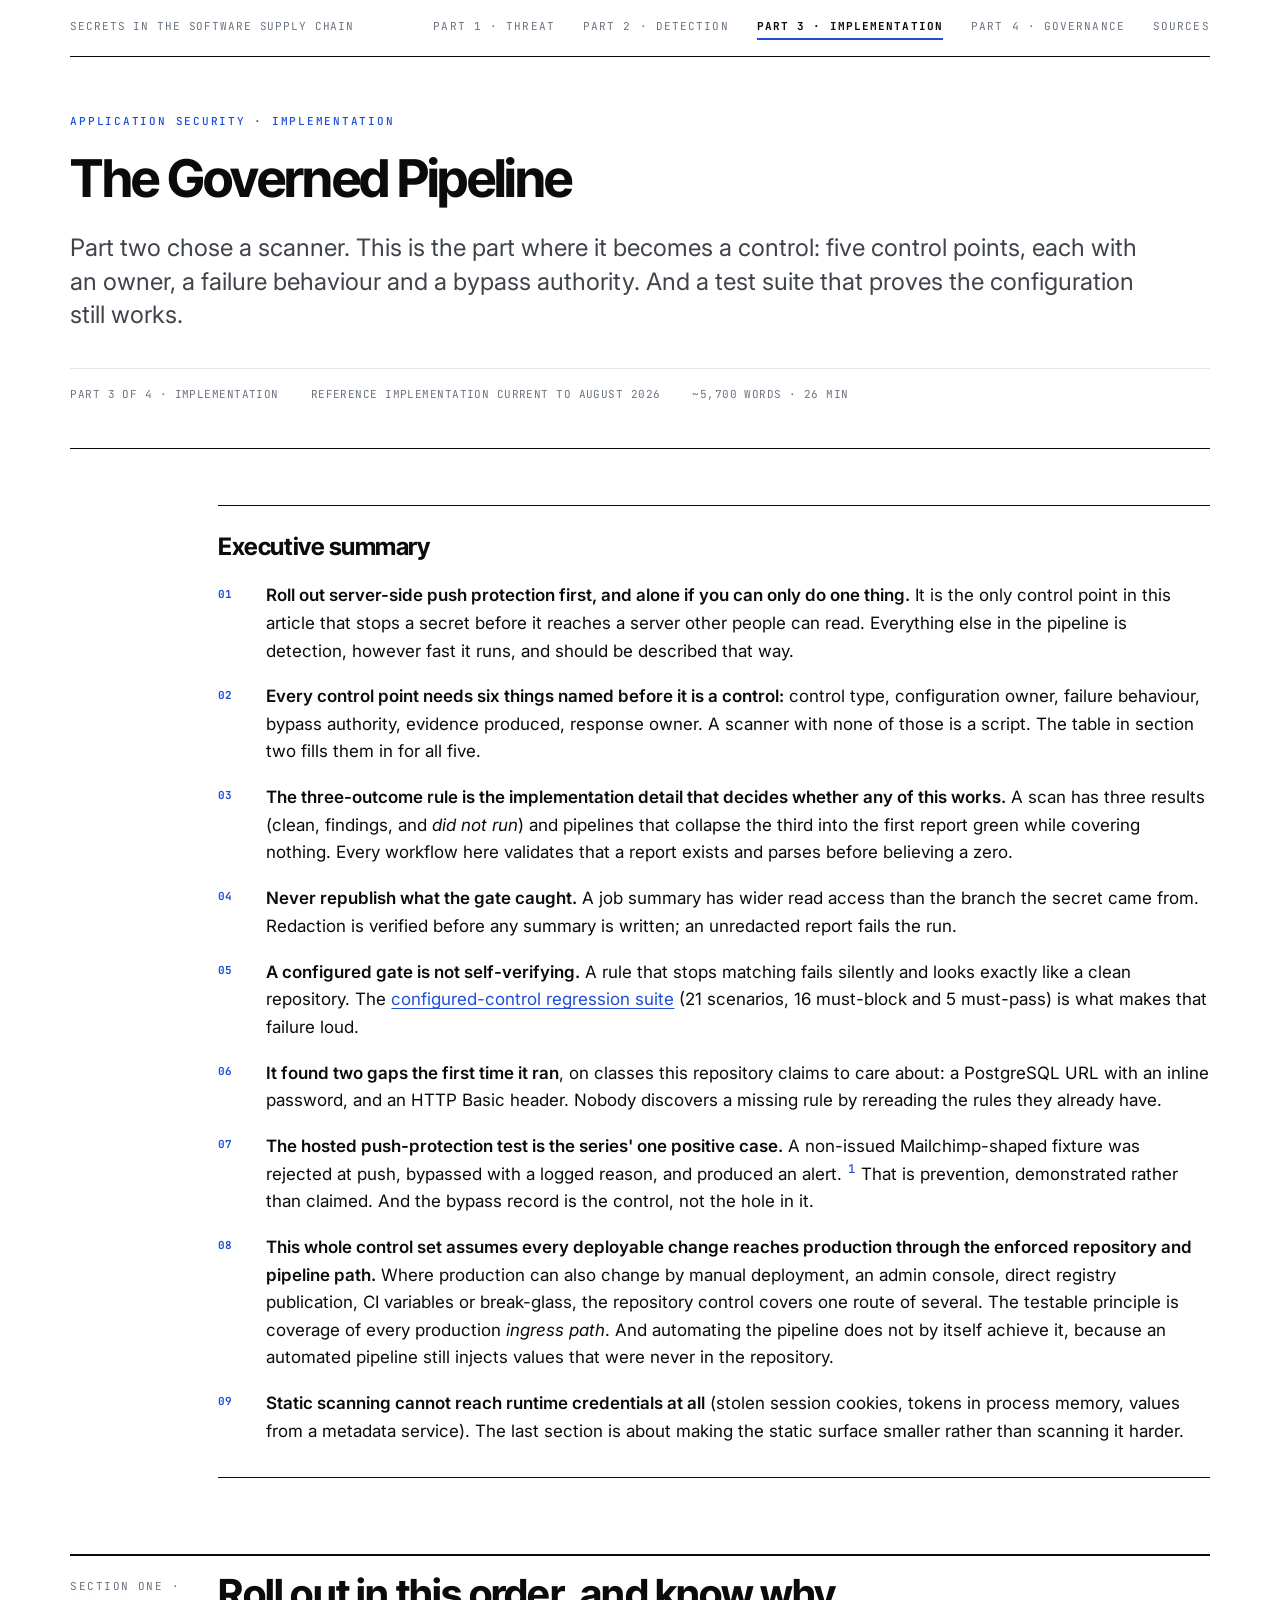
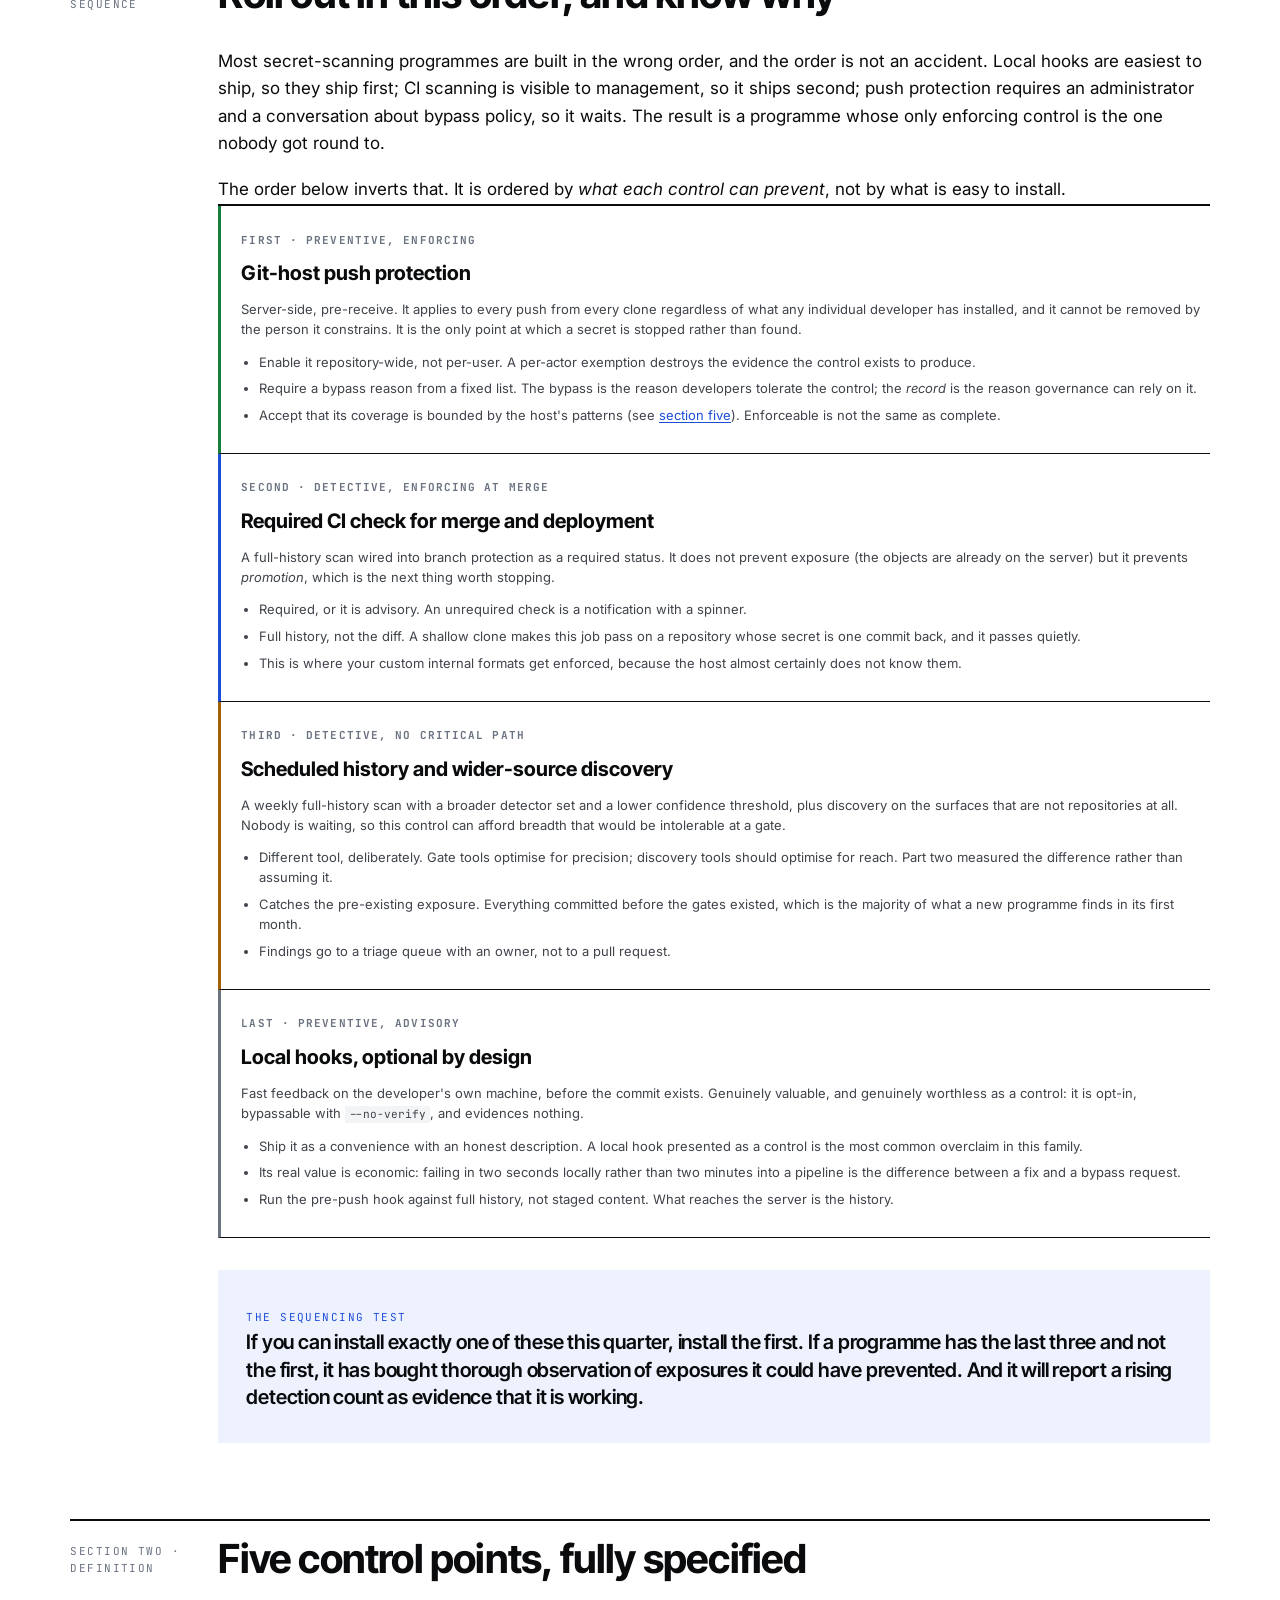
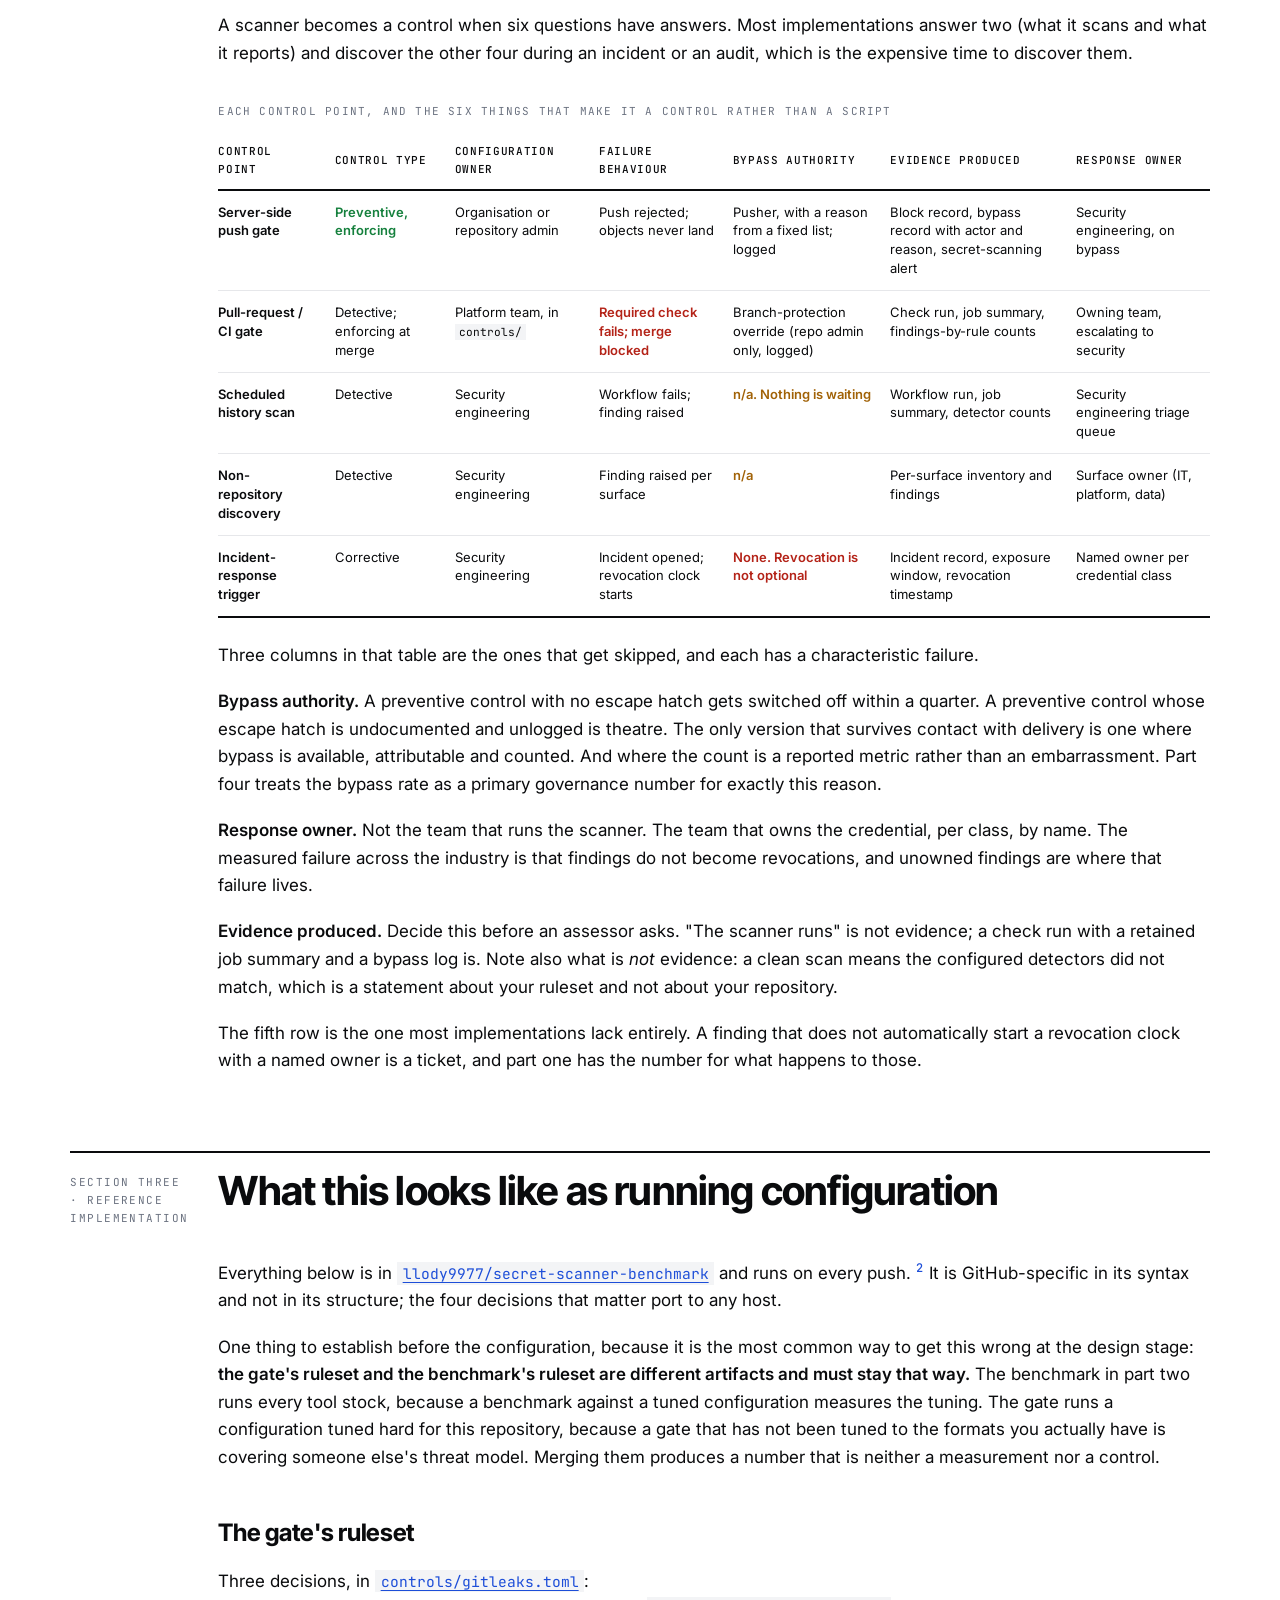
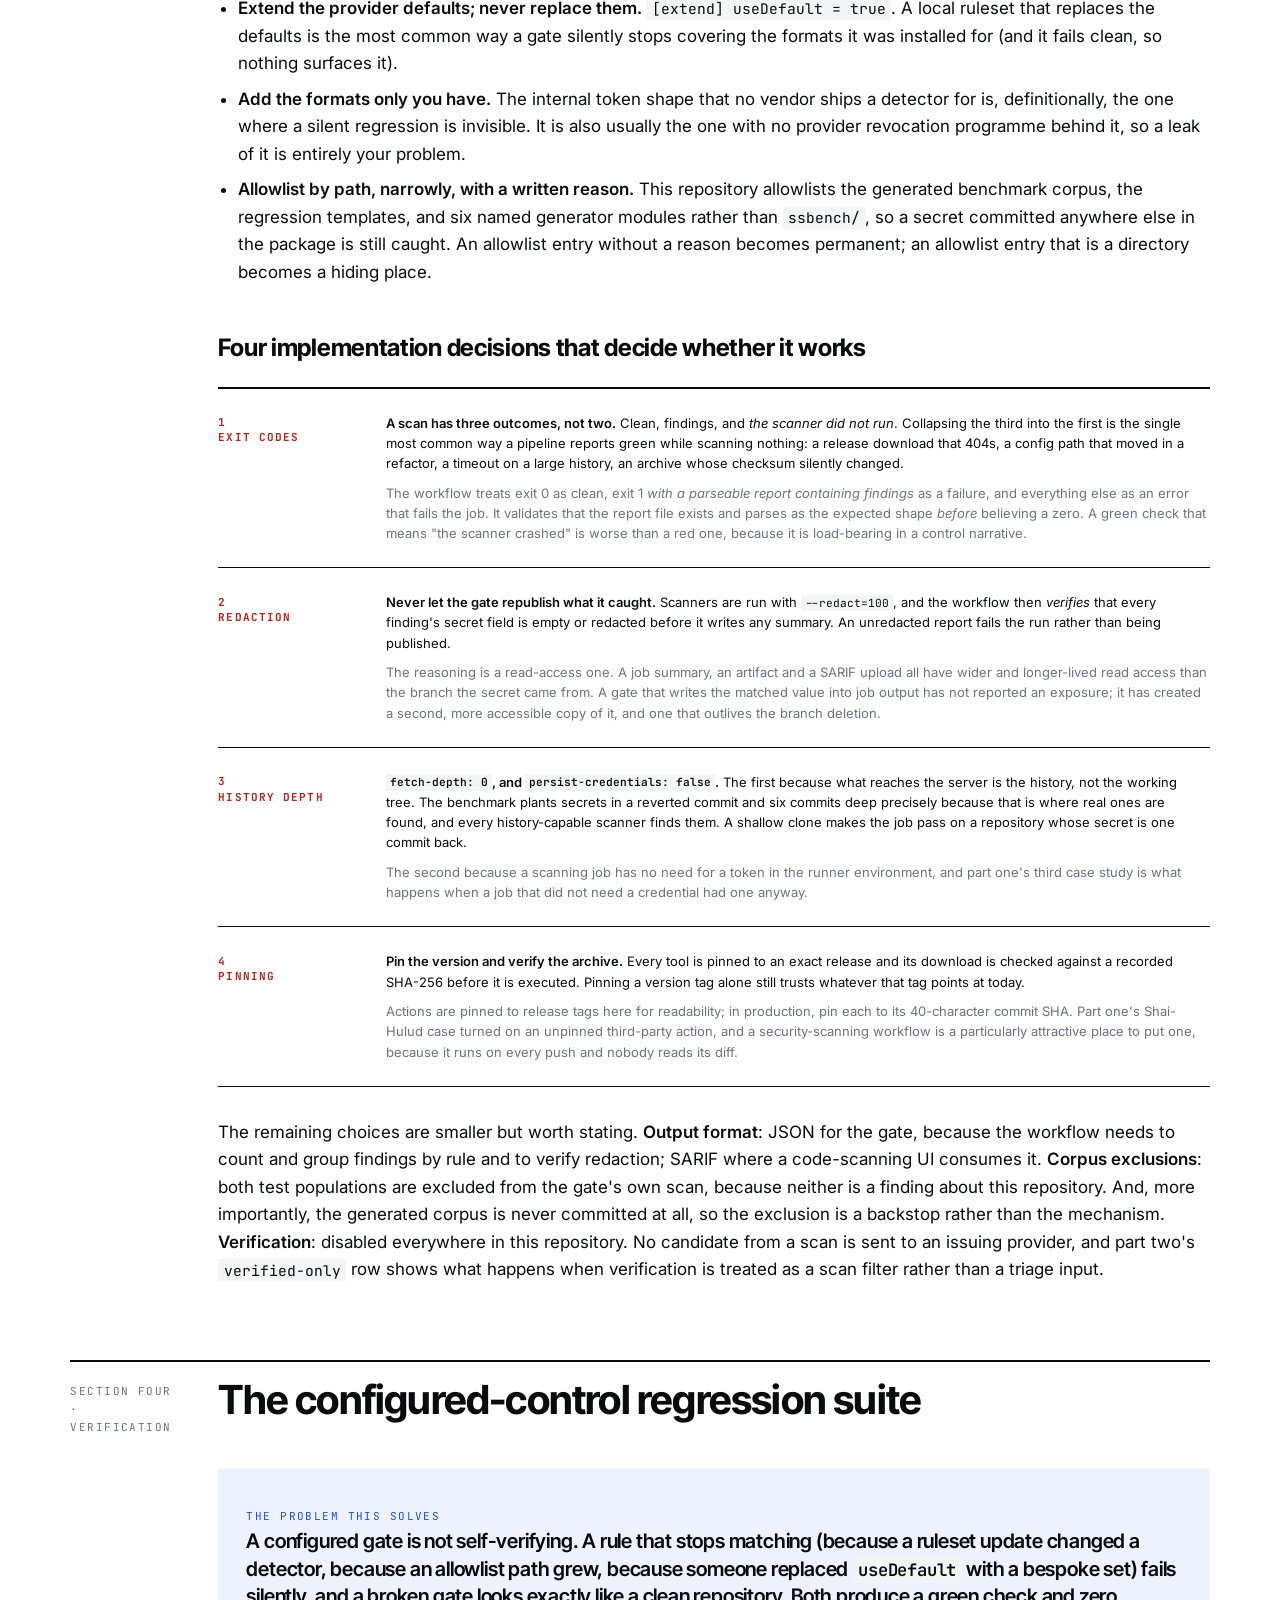
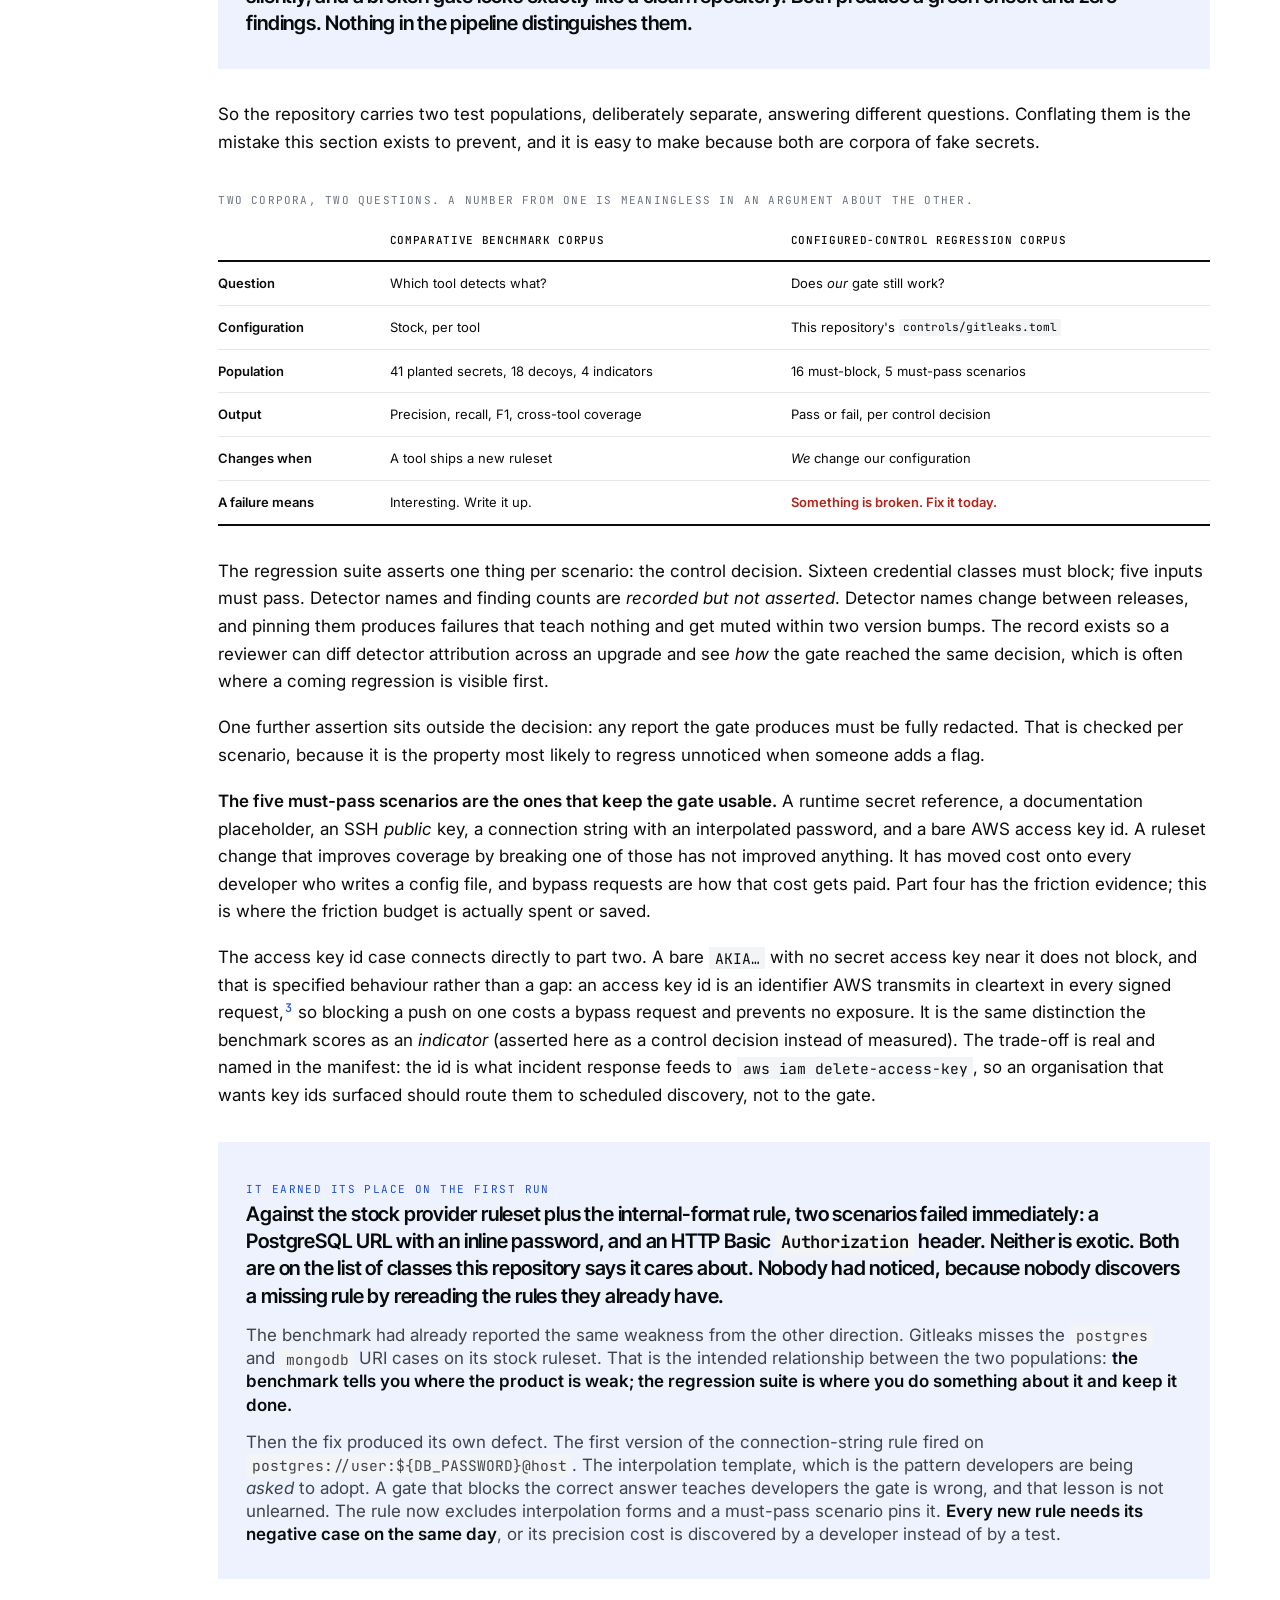
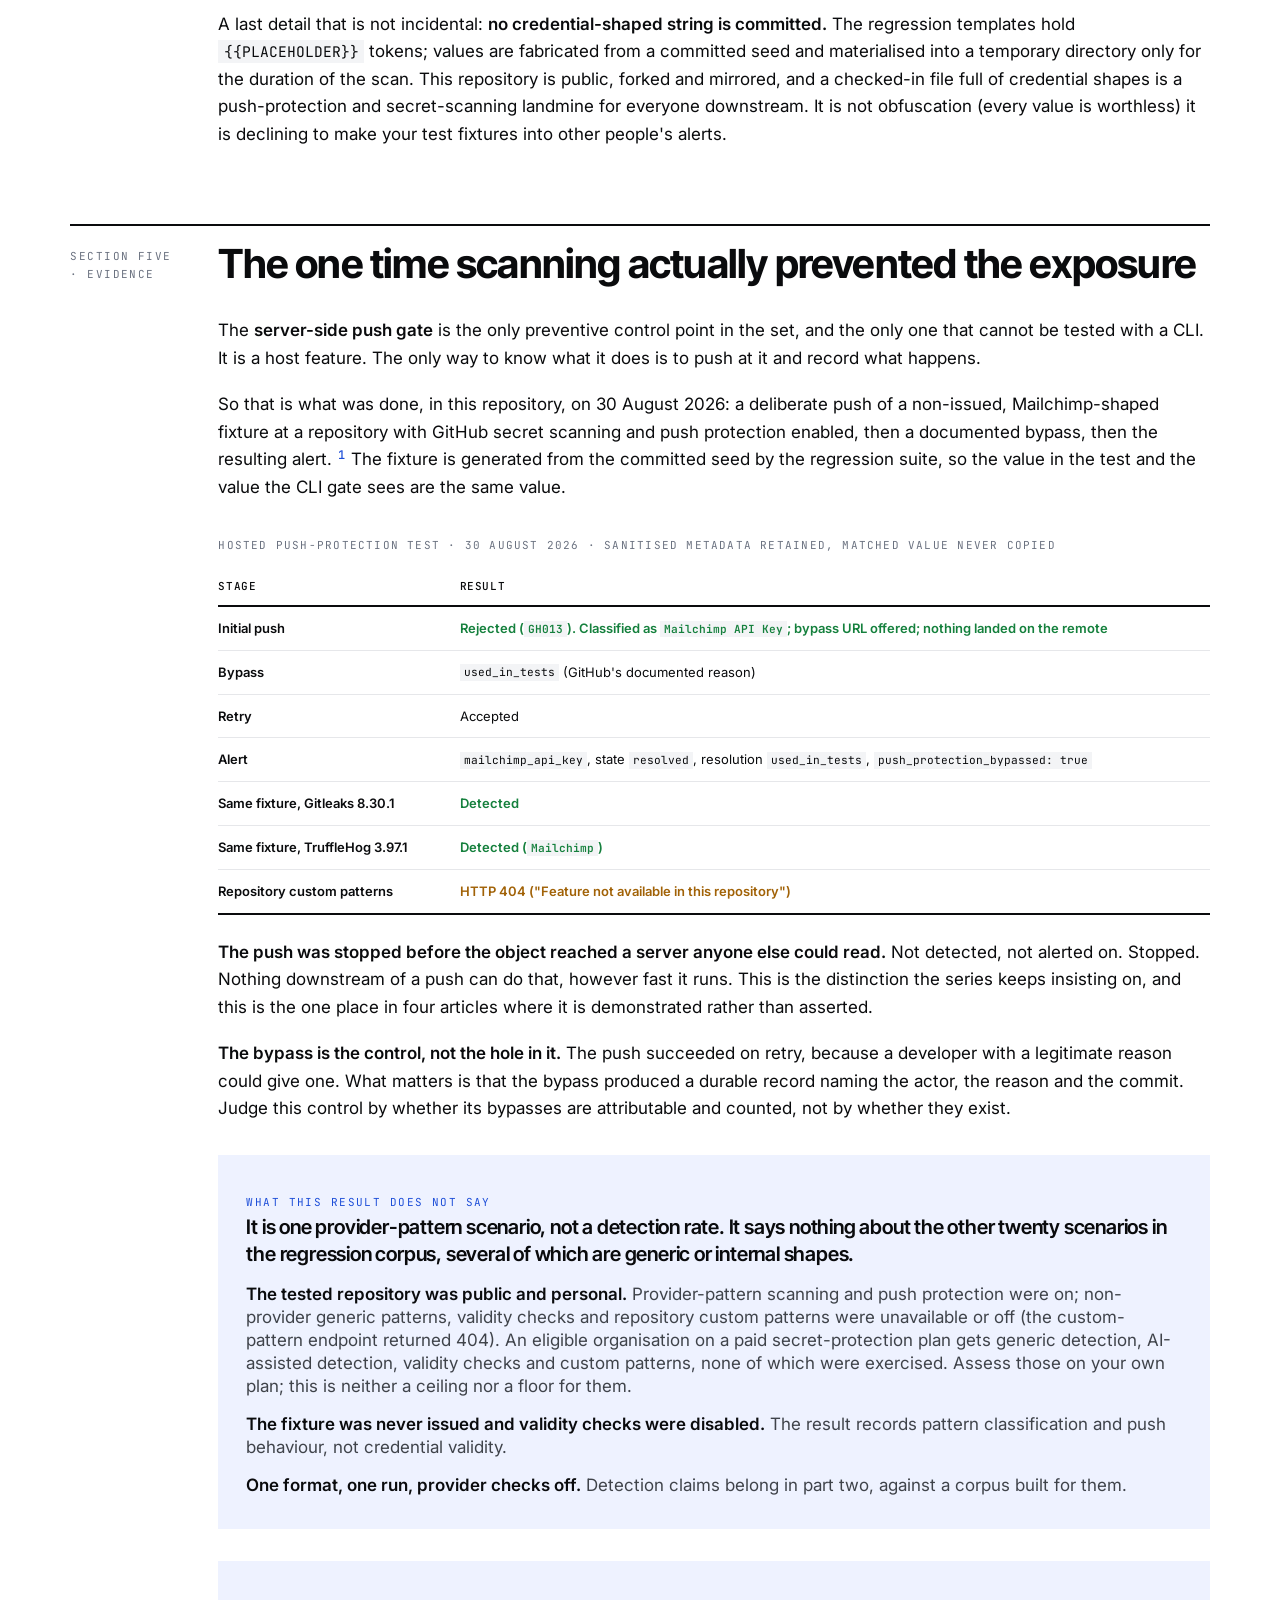
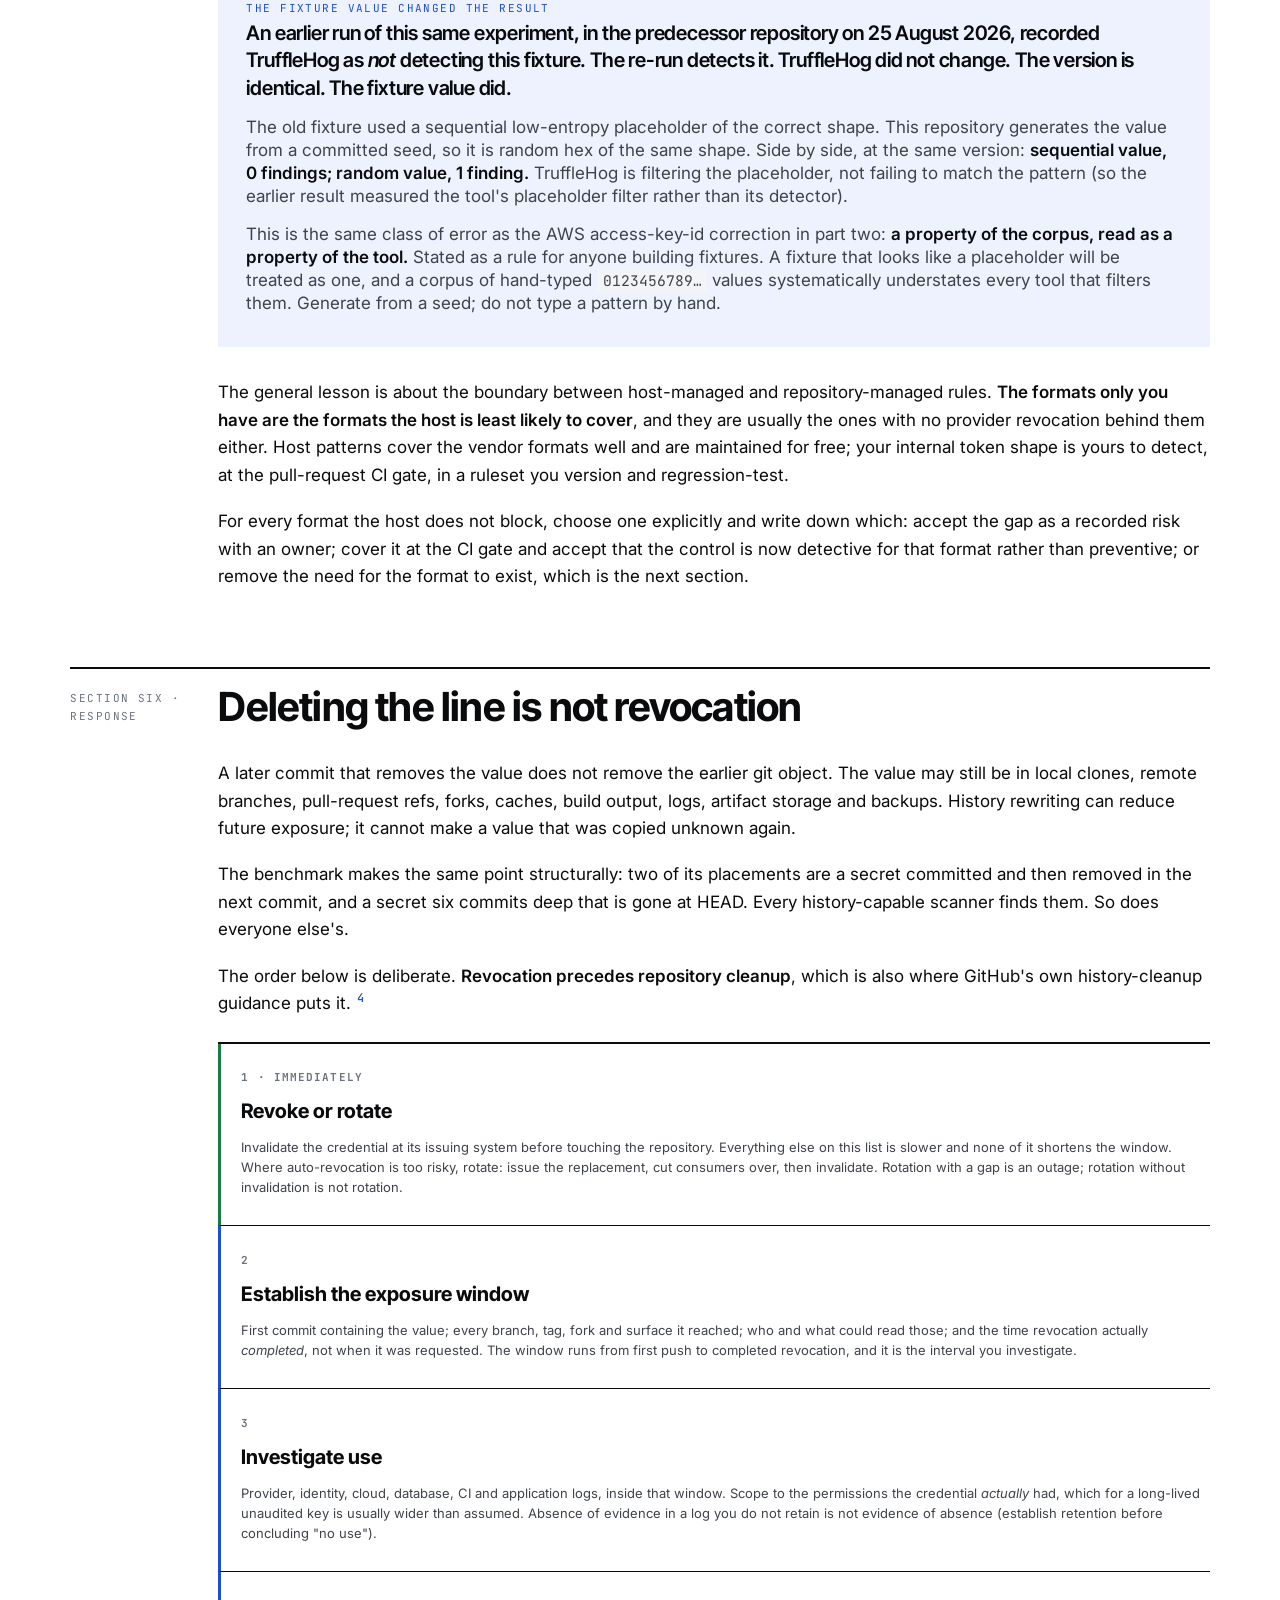
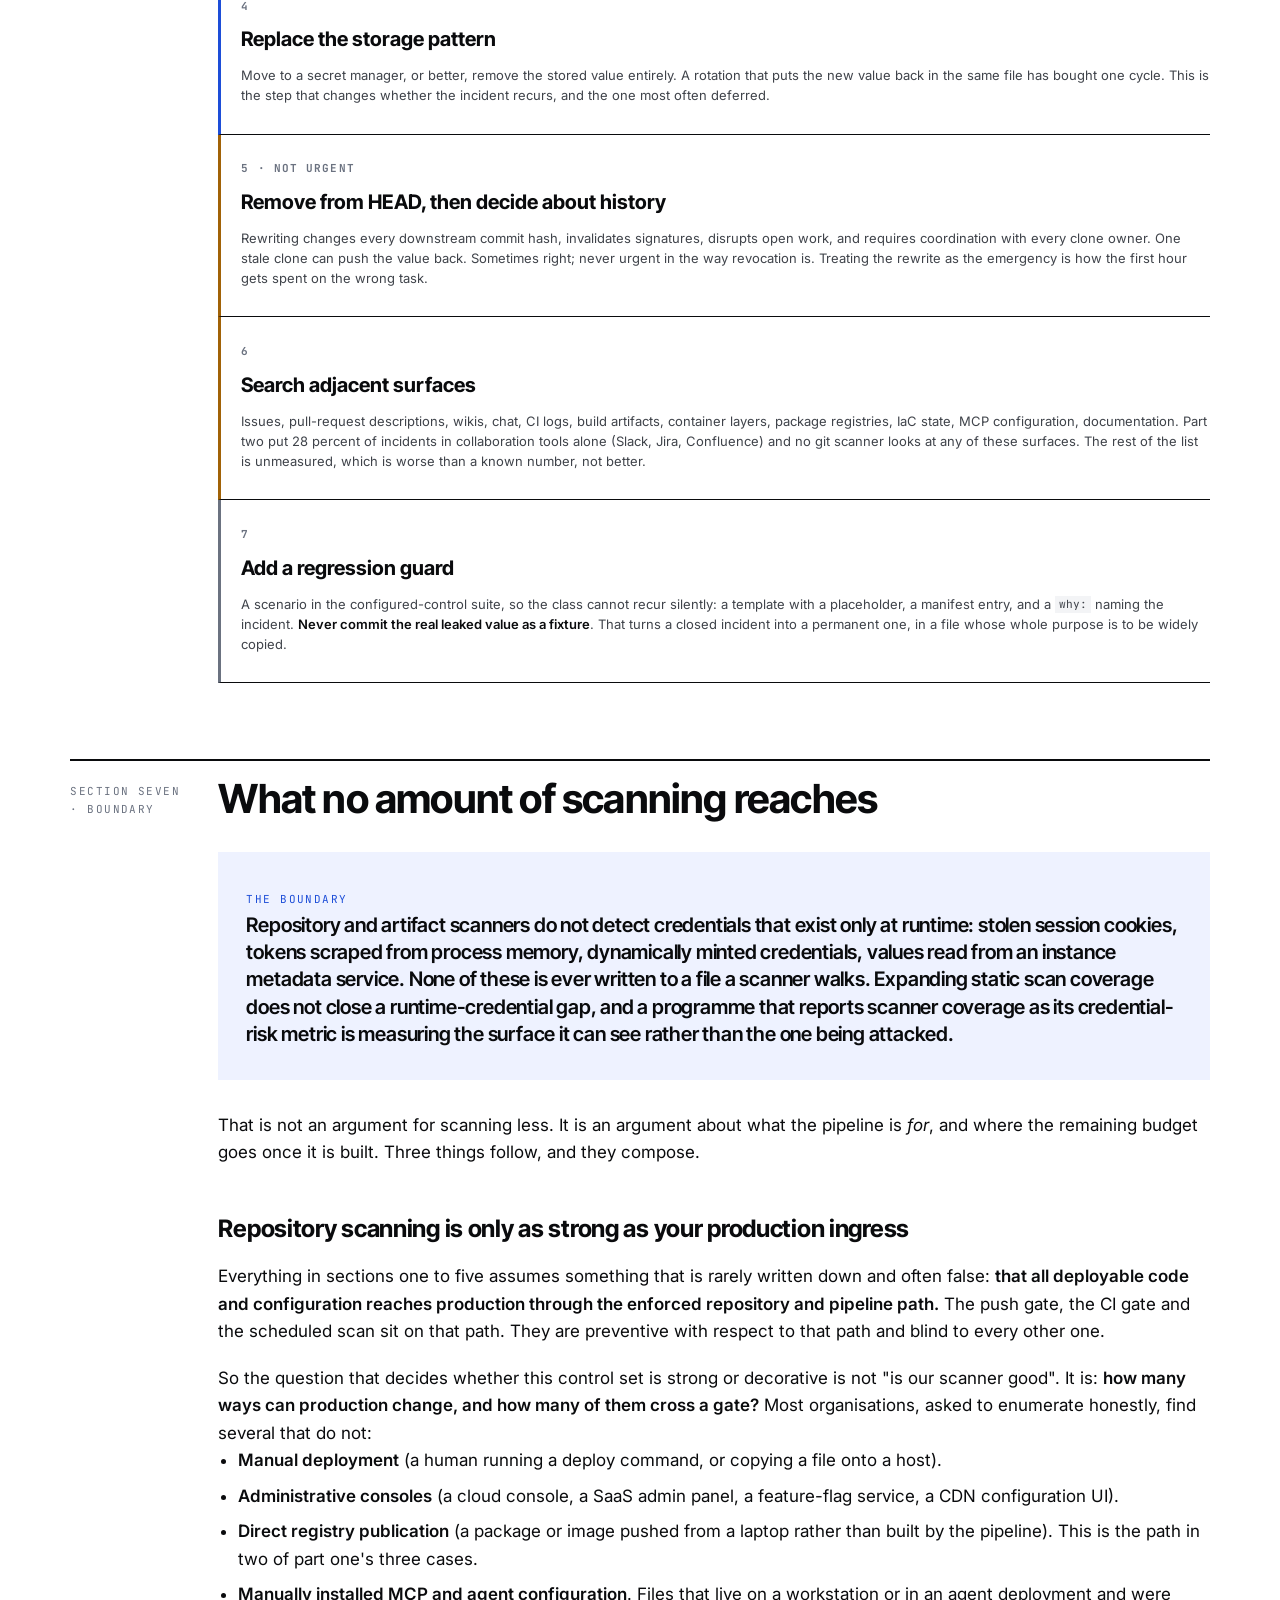
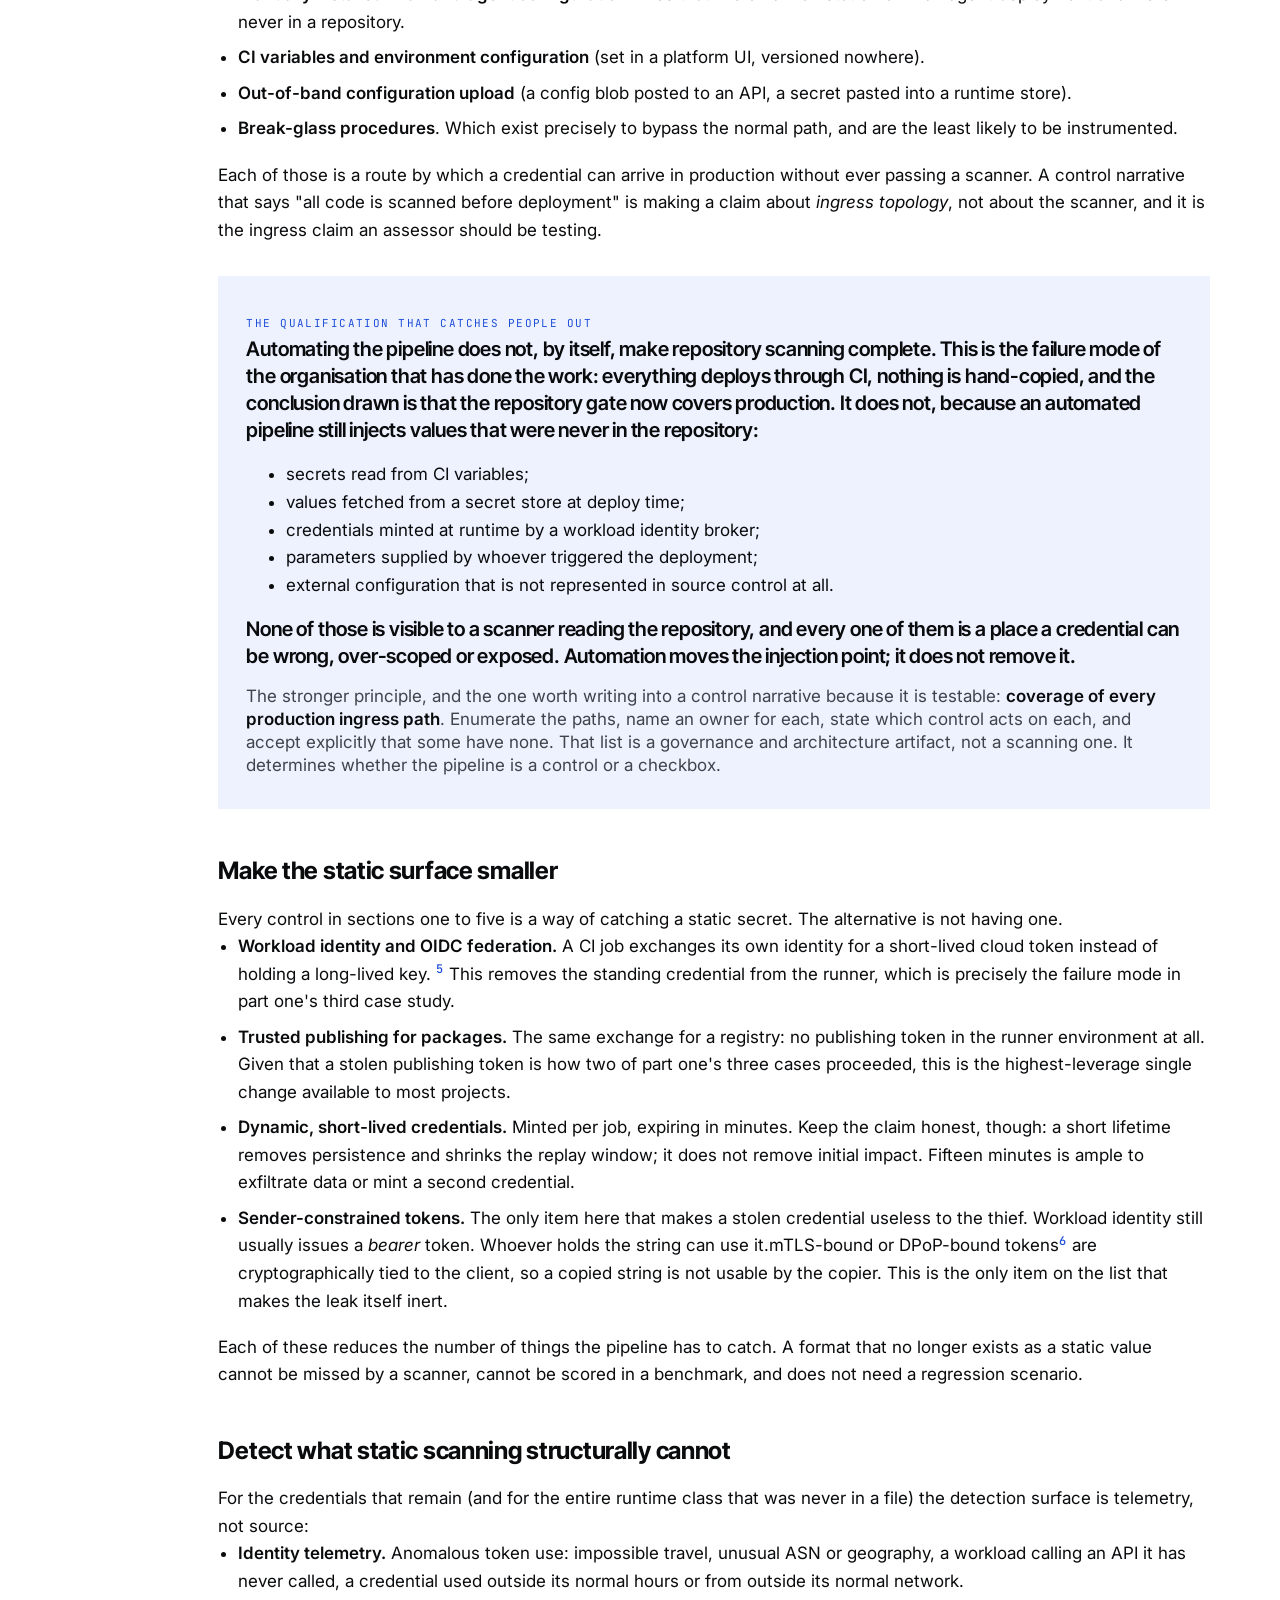
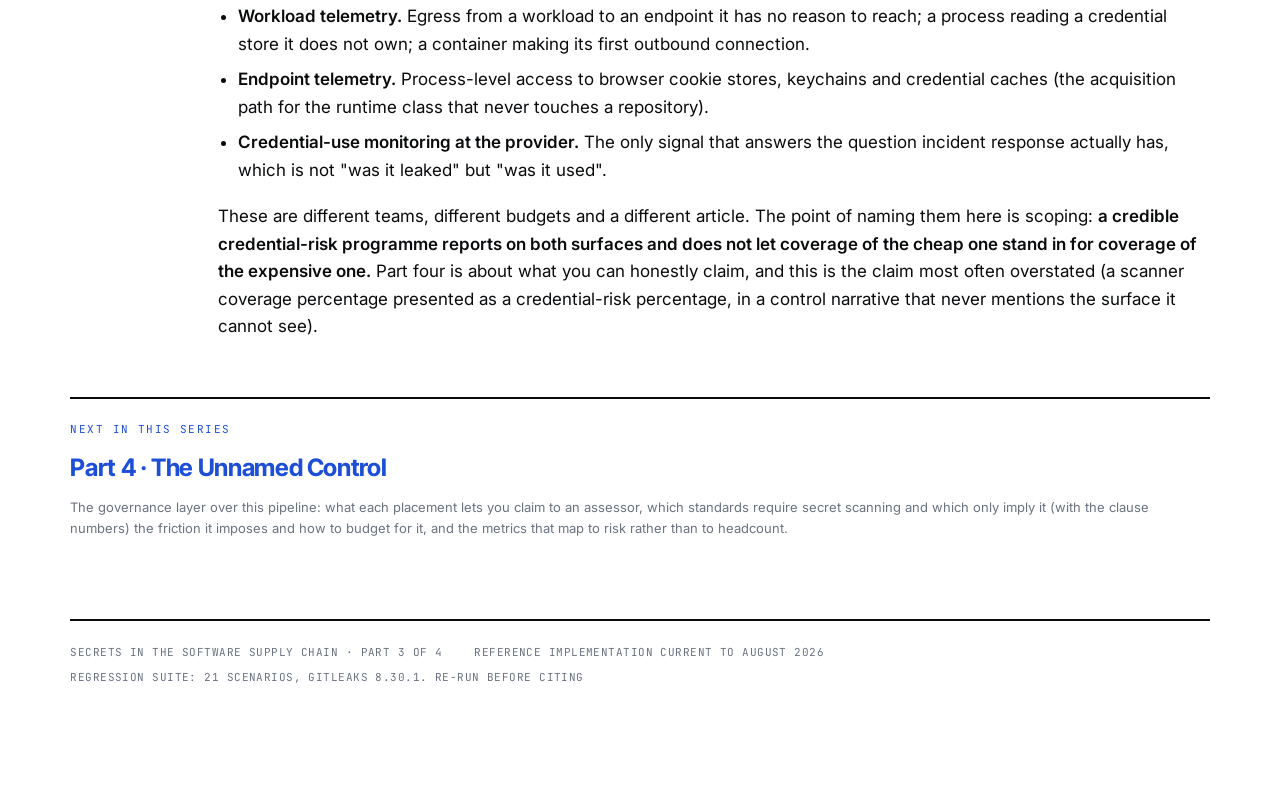
==== commit 874aec97: "Concrete over abstract, and no re-emphasis Removed the phrases that gestured at a point instead of m" ====
--- a/docs/governed-pipeline.html
+++ b/docs/governed-pipeline.html
@@ -346,7 +346,6 @@
     </div>
 
     <div class="col flow" style="margin-top:1.5rem">
-      <p>Two things are worth reading twice.</p>
       <p><strong>The push was stopped before the object reached a server anyone else could read.</strong> Not detected, not alerted on. Stopped. Nothing downstream of a push can do that, however fast it runs. This is the distinction the series keeps insisting on, and this is the one place in four articles where it is demonstrated rather than asserted.</p>
       <p><strong>The bypass is the control, not the hole in it.</strong> The push succeeded on retry, because a developer with a legitimate reason could give one. What matters is that the bypass produced a durable record naming the actor, the reason and the commit. Judge this control by whether its bypasses are attributable and counted, not by whether they exist.</p>
     </div>
@@ -437,7 +436,7 @@
     </div>
 
     <div class="col flow" style="margin-top:2rem">
-      <p>That is not an argument for scanning less. It is an argument about what the pipeline in this article is <em>for</em>, and about where the remaining budget goes once it is built. Three things follow, and they compose.</p>
+      <p>That is not an argument for scanning less. It is an argument about what the pipeline is <em>for</em>, and where the remaining budget goes once it is built. Three things follow, and they compose.</p>
     </div>
 
     <h3 class="wide">Repository scanning is only as strong as your production ingress</h3>
@@ -467,7 +466,7 @@
         <li>external configuration that is not represented in source control at all.</li>
       </ul>
       <p>None of those is visible to a scanner reading the repository, and every one of them is a place a credential can be wrong, over-scoped or exposed. Automation moves the injection point; it does not remove it.</p>
-      <p>The stronger principle, and the one worth writing into a control narrative because it is testable: <strong>coverage of every production ingress path</strong>. Enumerate the paths, name an owner for each, state which control acts on each, and accept explicitly that some have none. That list is a governance and architecture artifact, not a scanning one. And it is the thing that determines whether the pipeline in this article is a control or a checkbox.</p>
+      <p>The stronger principle, and the one worth writing into a control narrative because it is testable: <strong>coverage of every production ingress path</strong>. Enumerate the paths, name an owner for each, state which control acts on each, and accept explicitly that some have none. That list is a governance and architecture artifact, not a scanning one. It determines whether the pipeline is a control or a checkbox.</p>
     </div>
 
     <h3 class="wide">Make the static surface smaller</h3>
@@ -477,7 +476,7 @@
         <li><strong>Workload identity and OIDC federation.</strong> A CI job exchanges its own identity for a short-lived cloud token instead of holding a long-lived key. <sup class="fn"><a href="sources.html#p3-fn-5">5</a></sup> This removes the standing credential from the runner, which is precisely the failure mode in part one's third case study.</li>
         <li><strong>Trusted publishing for packages.</strong> The same exchange for a registry: no publishing token in the runner environment at all. Given that a stolen publishing token is how two of part one's three cases proceeded, this is the highest-leverage single change available to most projects.</li>
         <li><strong>Dynamic, short-lived credentials.</strong> Minted per job, expiring in minutes. Keep the claim honest, though: a short lifetime removes persistence and shrinks the replay window; it does not remove initial impact. Fifteen minutes is ample to exfiltrate data or mint a second credential.</li>
-        <li><strong>Sender-constrained tokens.</strong> The one that changes the shape of the problem. Workload identity still usually issues a <em>bearer</em> token. Whoever holds the string can use it.mTLS-bound or DPoP-bound tokens<sup class="fn"><a href="sources.html#p3-fn-6">6</a></sup> are cryptographically tied to the client, so a copied string is not usable by the copier. This is the only item on the list that makes the leak itself inert.</li>
+        <li><strong>Sender-constrained tokens.</strong> The only item here that makes a stolen credential useless to the thief. Workload identity still usually issues a <em>bearer</em> token. Whoever holds the string can use it.mTLS-bound or DPoP-bound tokens<sup class="fn"><a href="sources.html#p3-fn-6">6</a></sup> are cryptographically tied to the client, so a copied string is not usable by the copier. This is the only item on the list that makes the leak itself inert.</li>
       </ul>
       <p>Each of these reduces the number of things the pipeline has to catch. A format that no longer exists as a static value cannot be missed by a scanner, cannot be scored in a benchmark, and does not need a regression scenario.</p>
     </div>
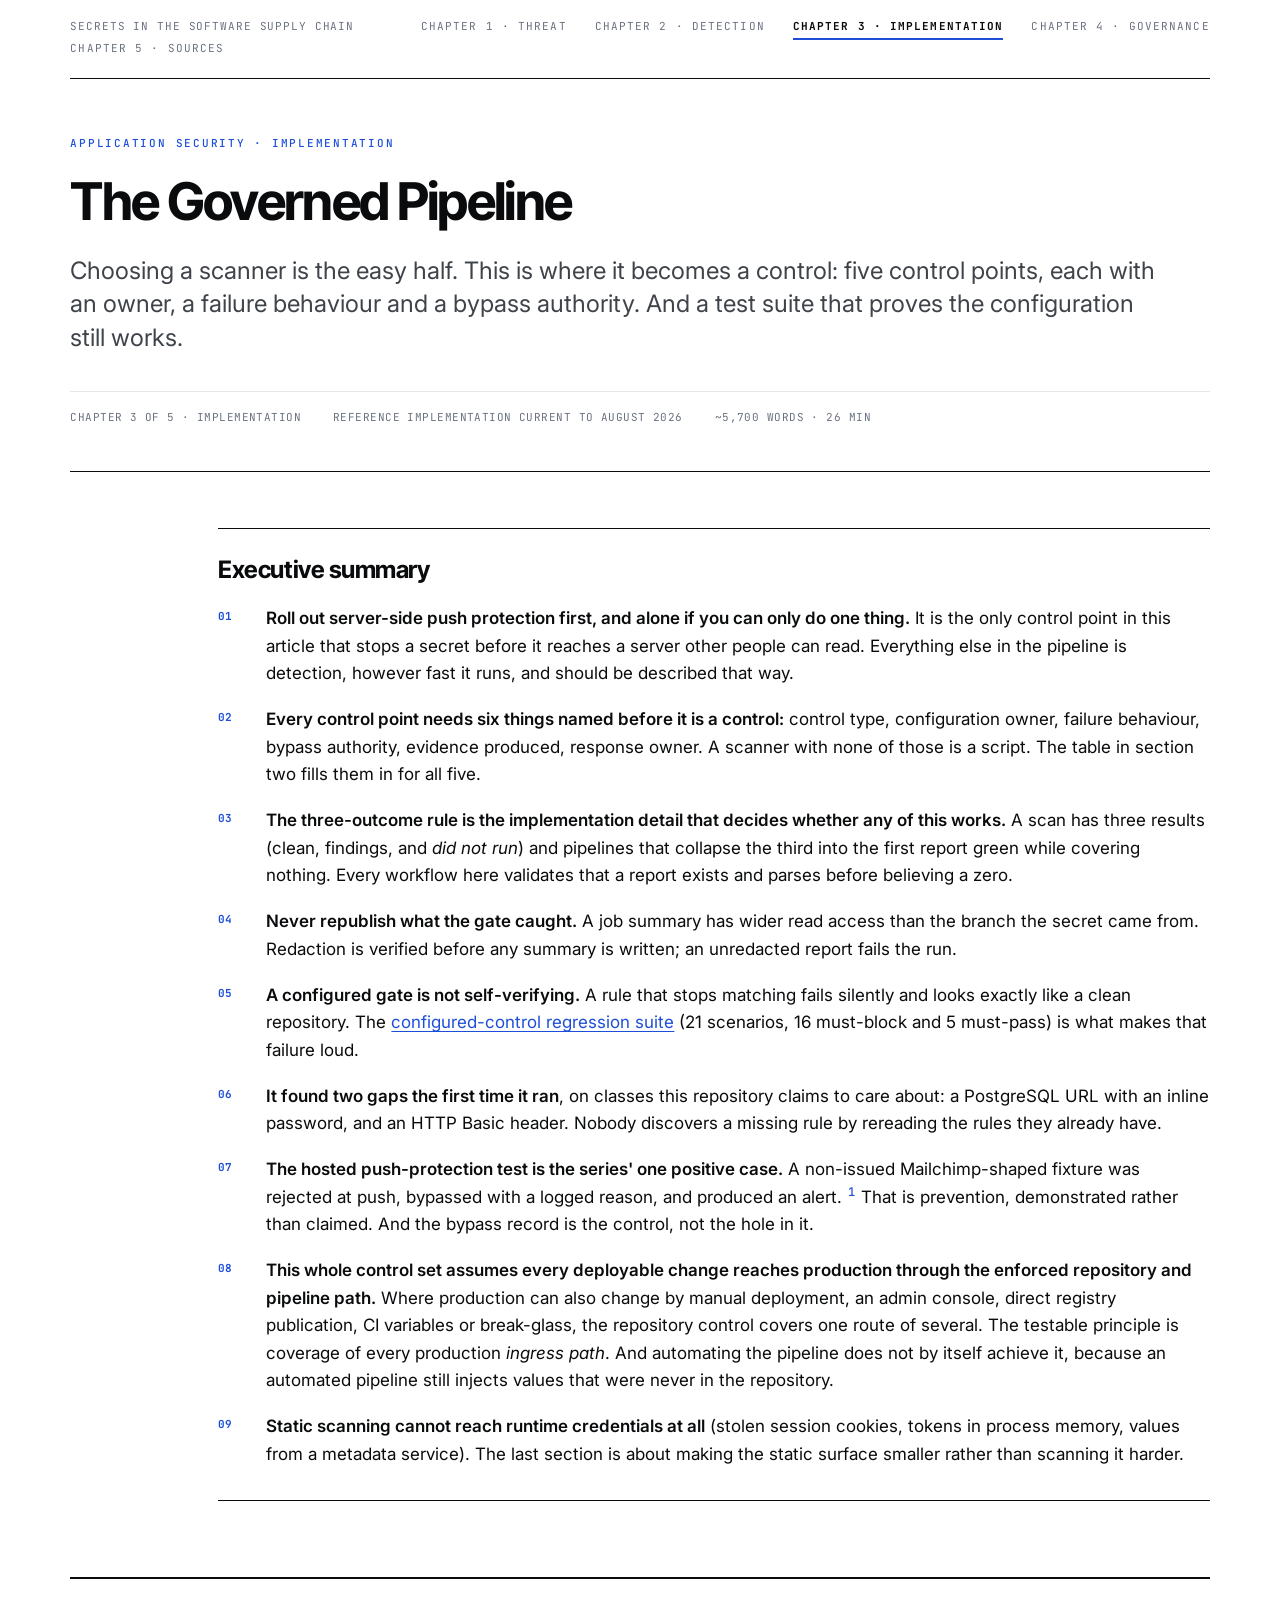
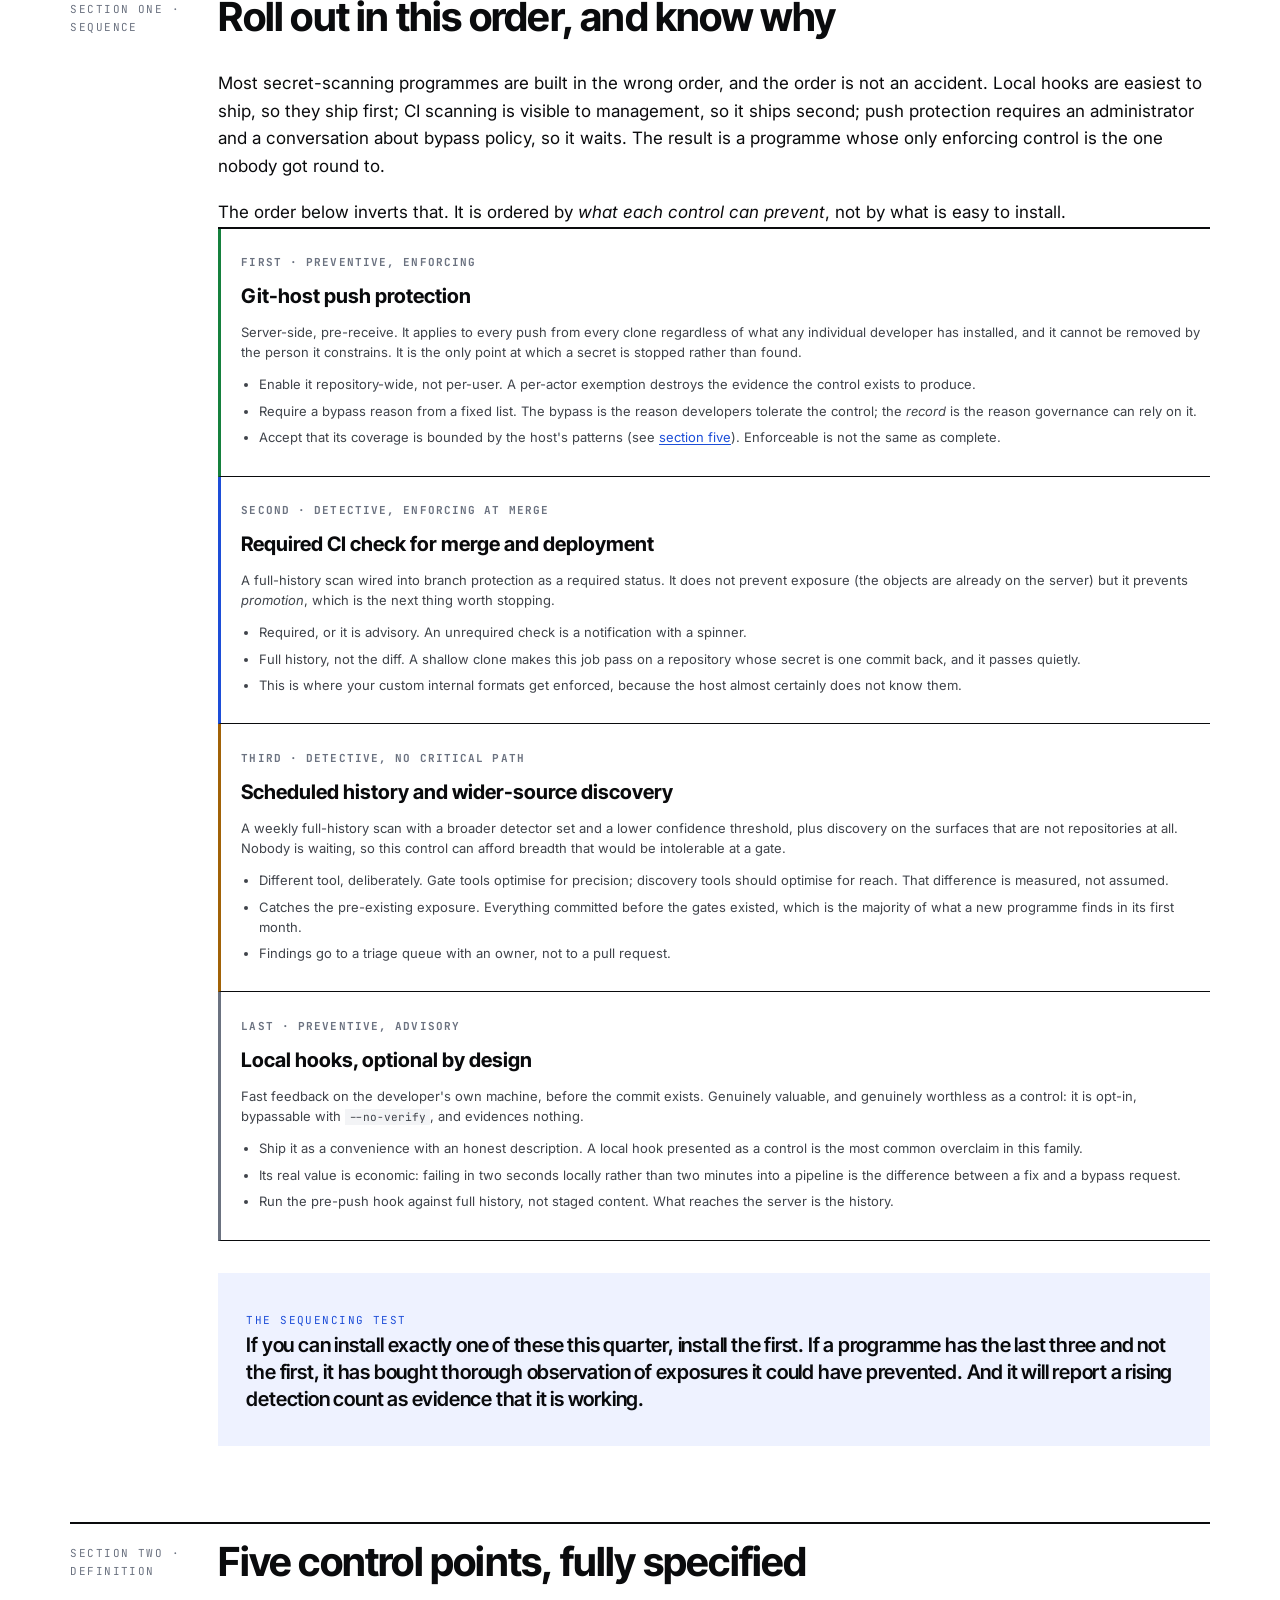
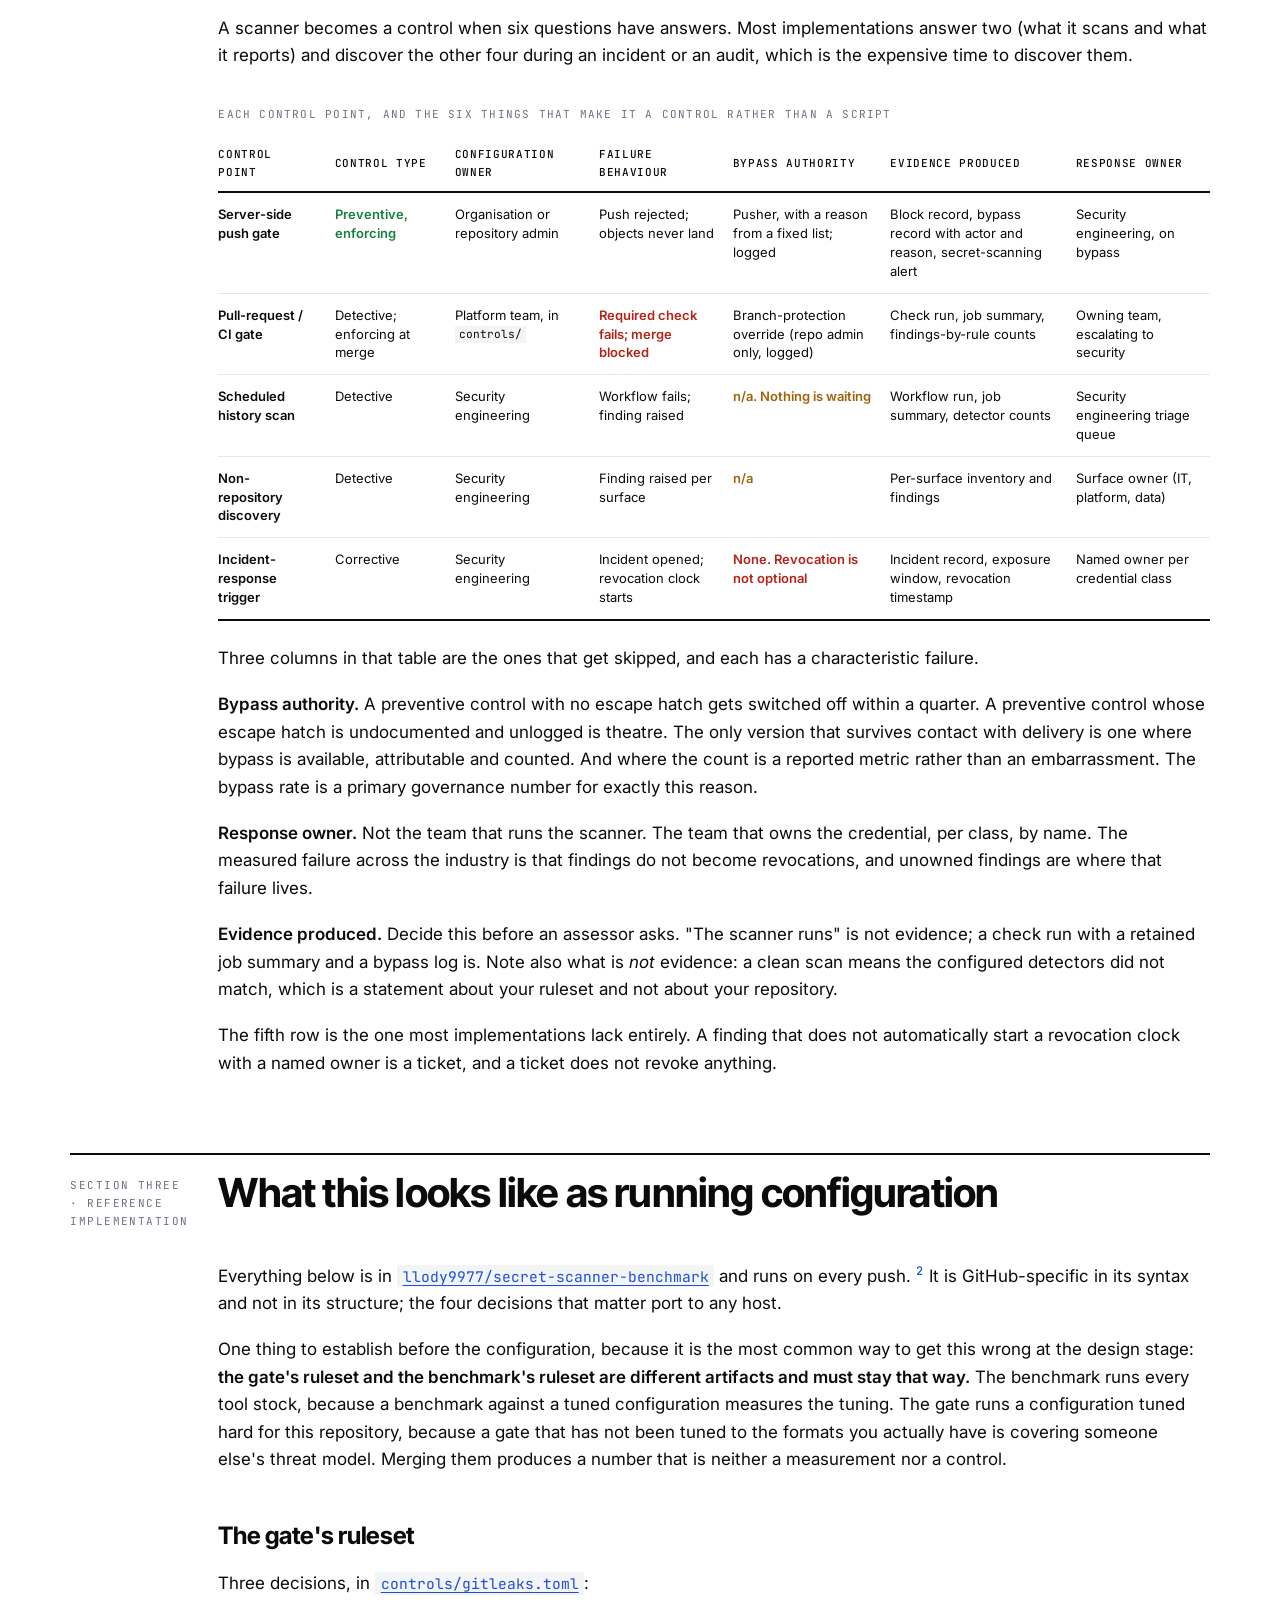
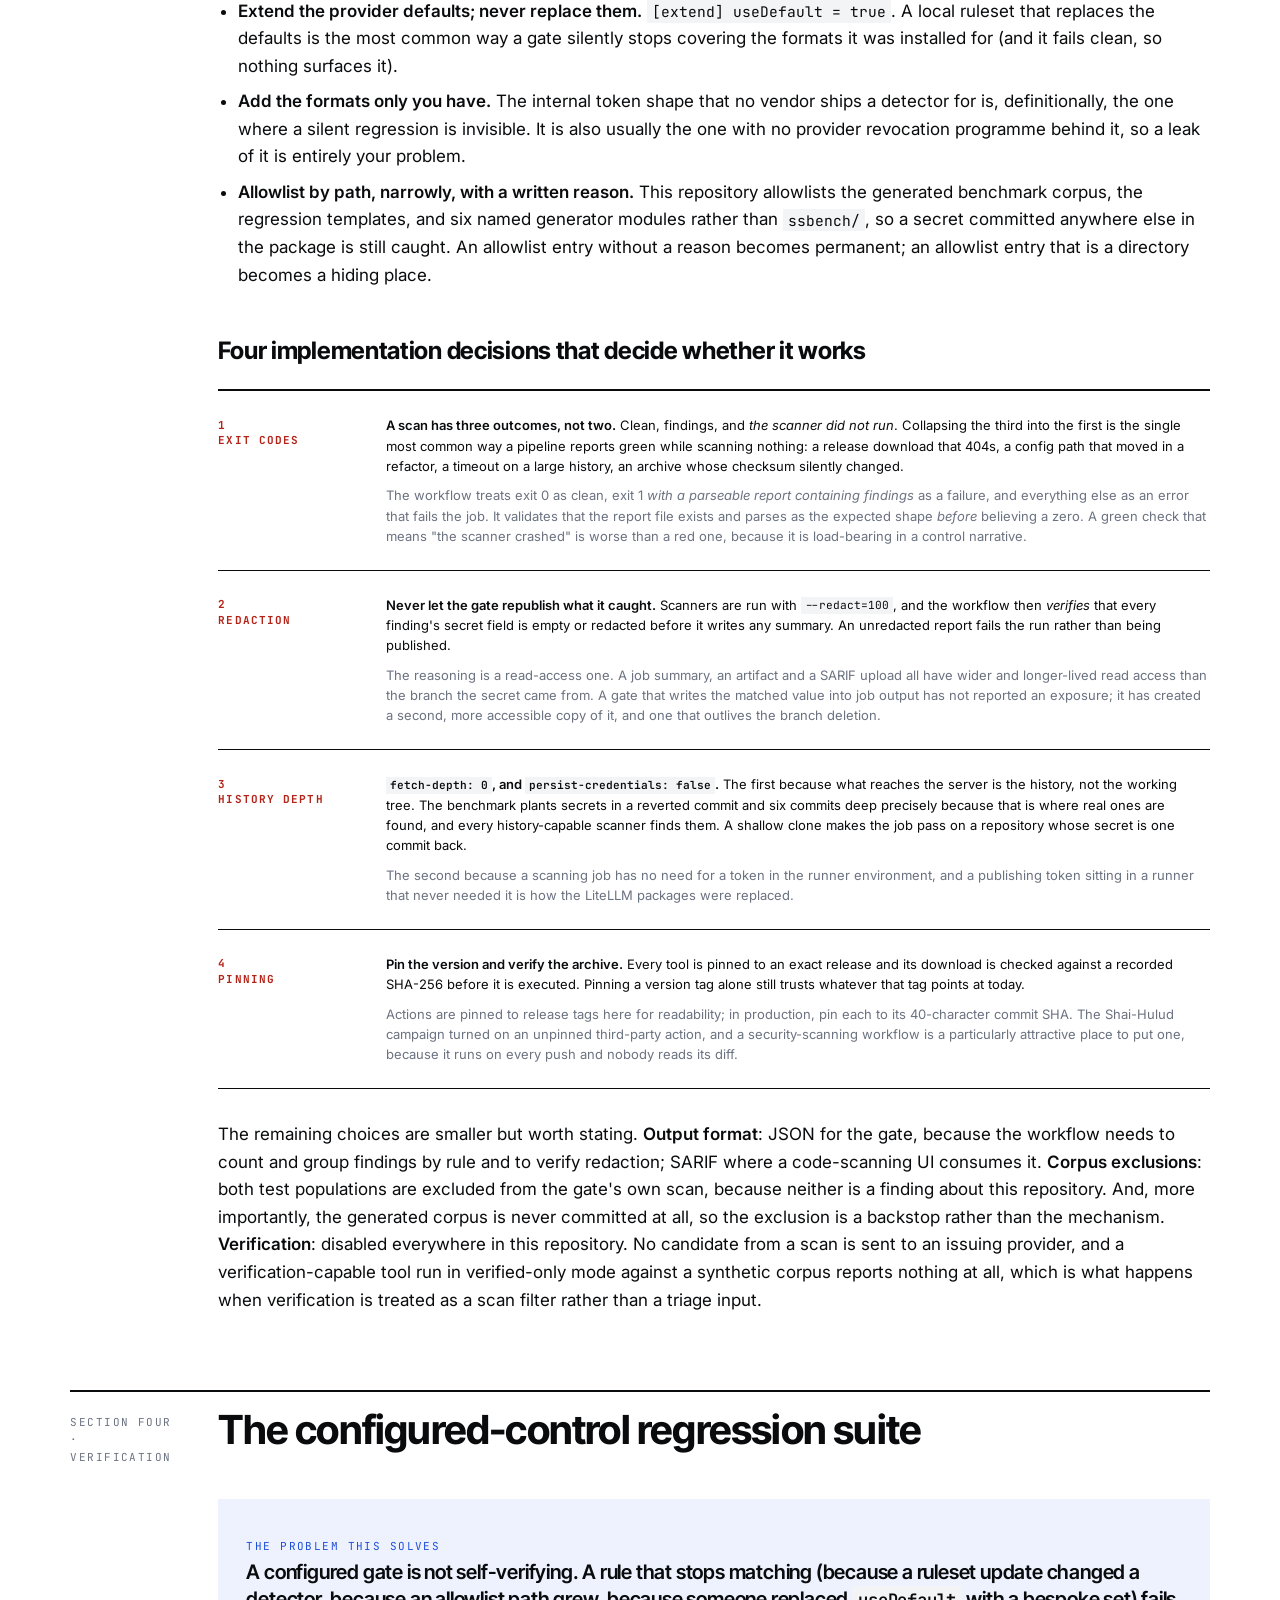
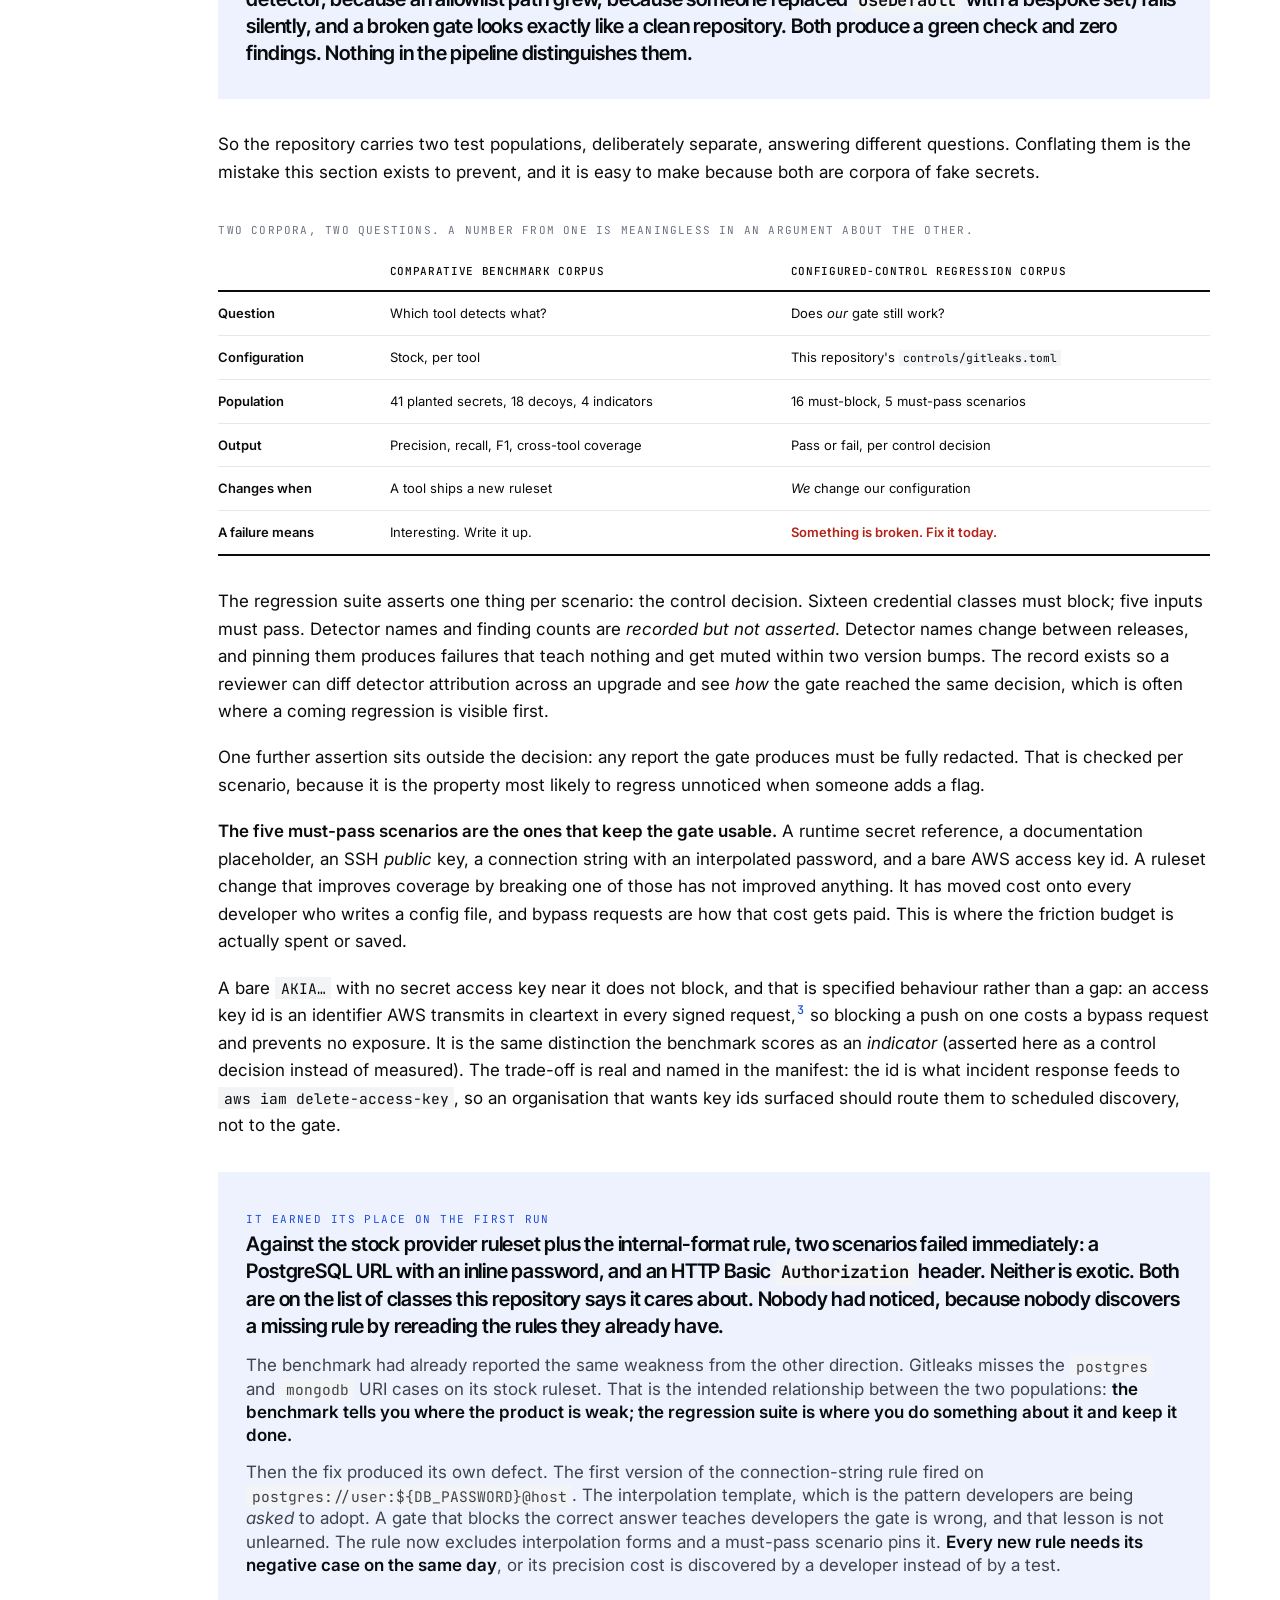
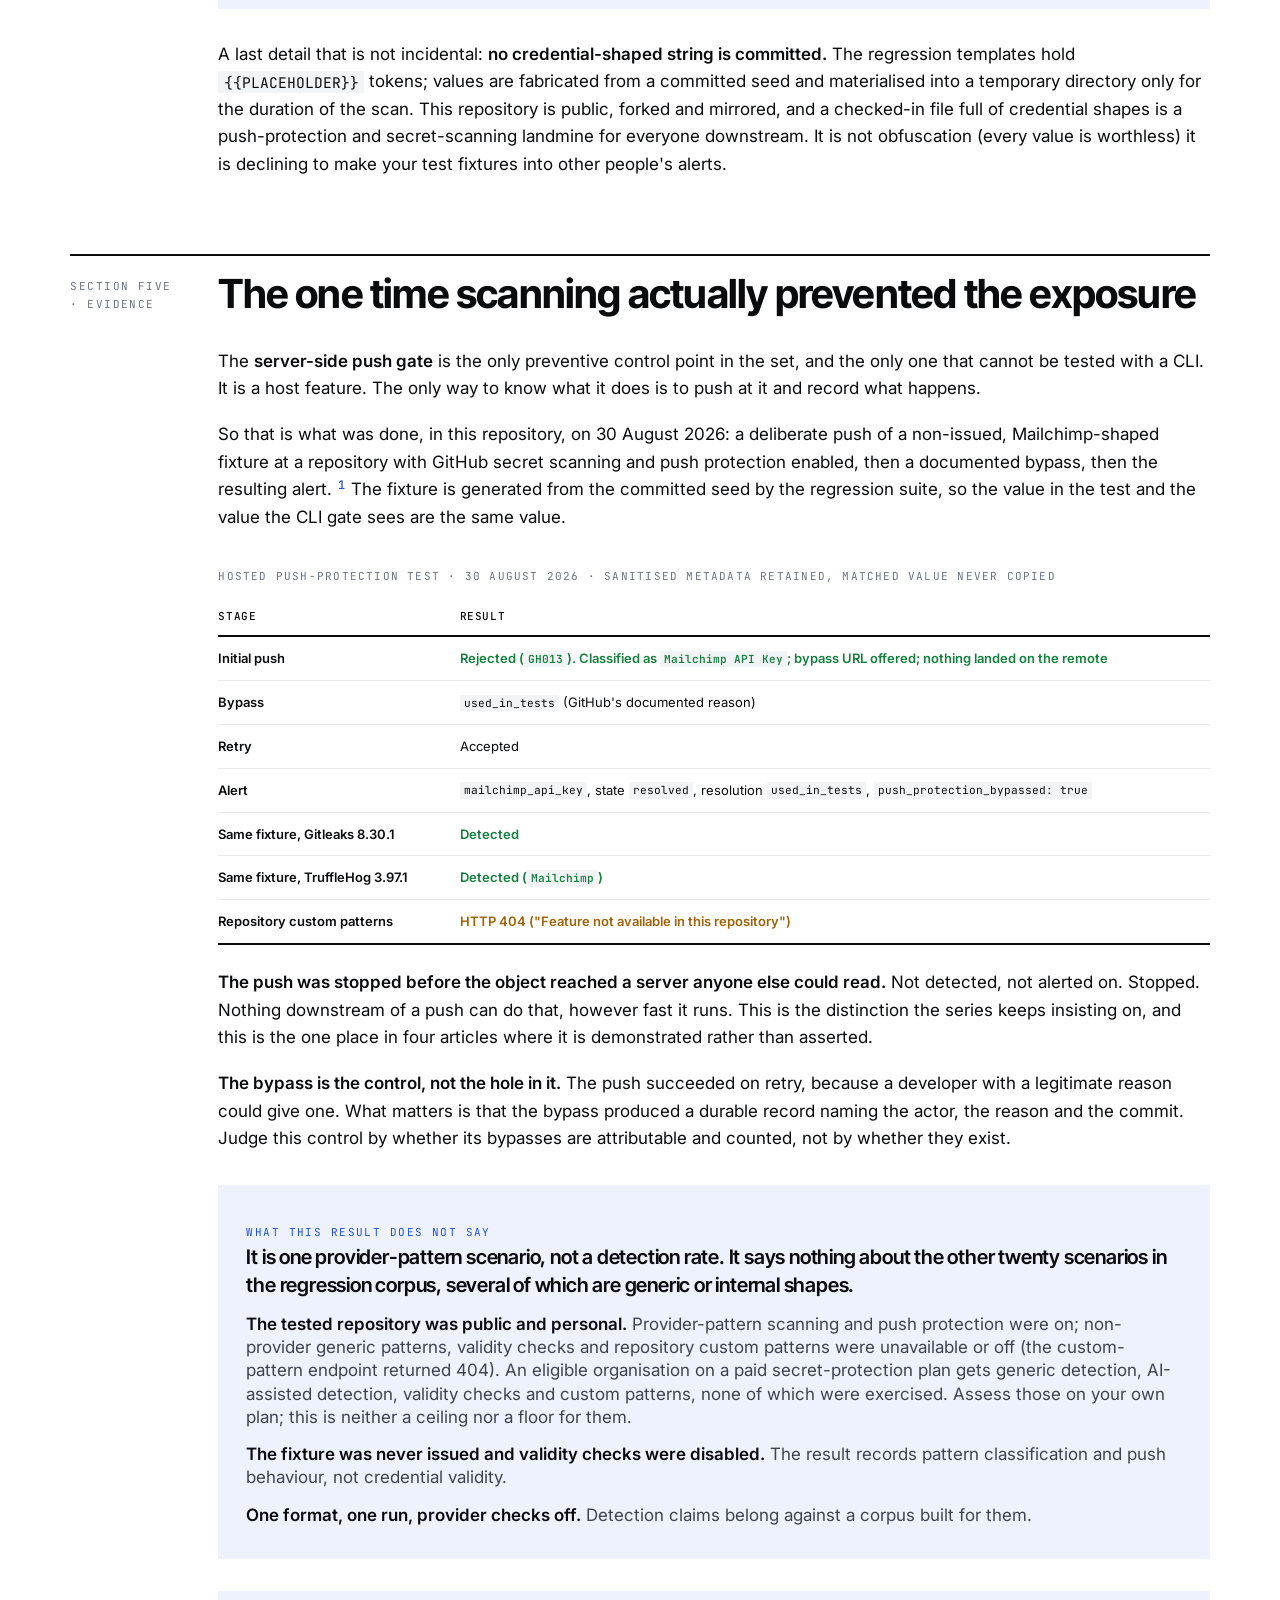
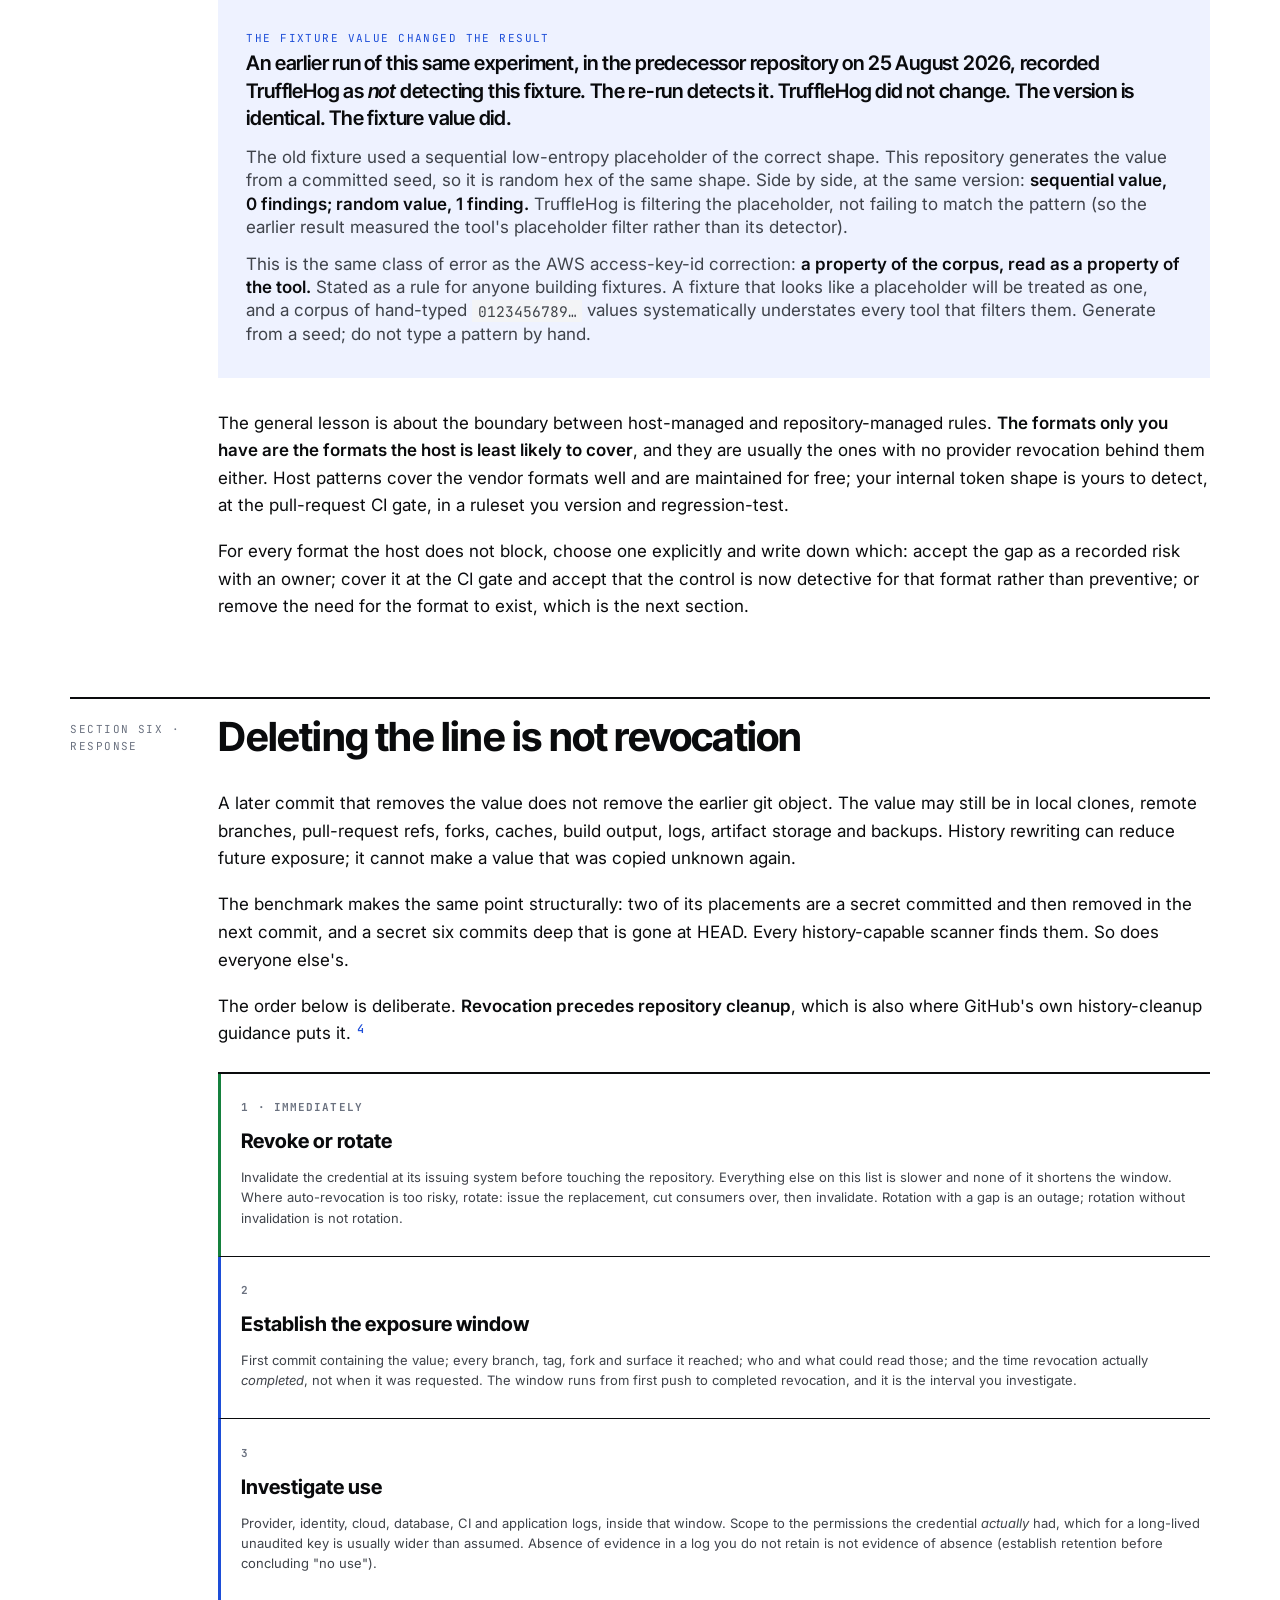
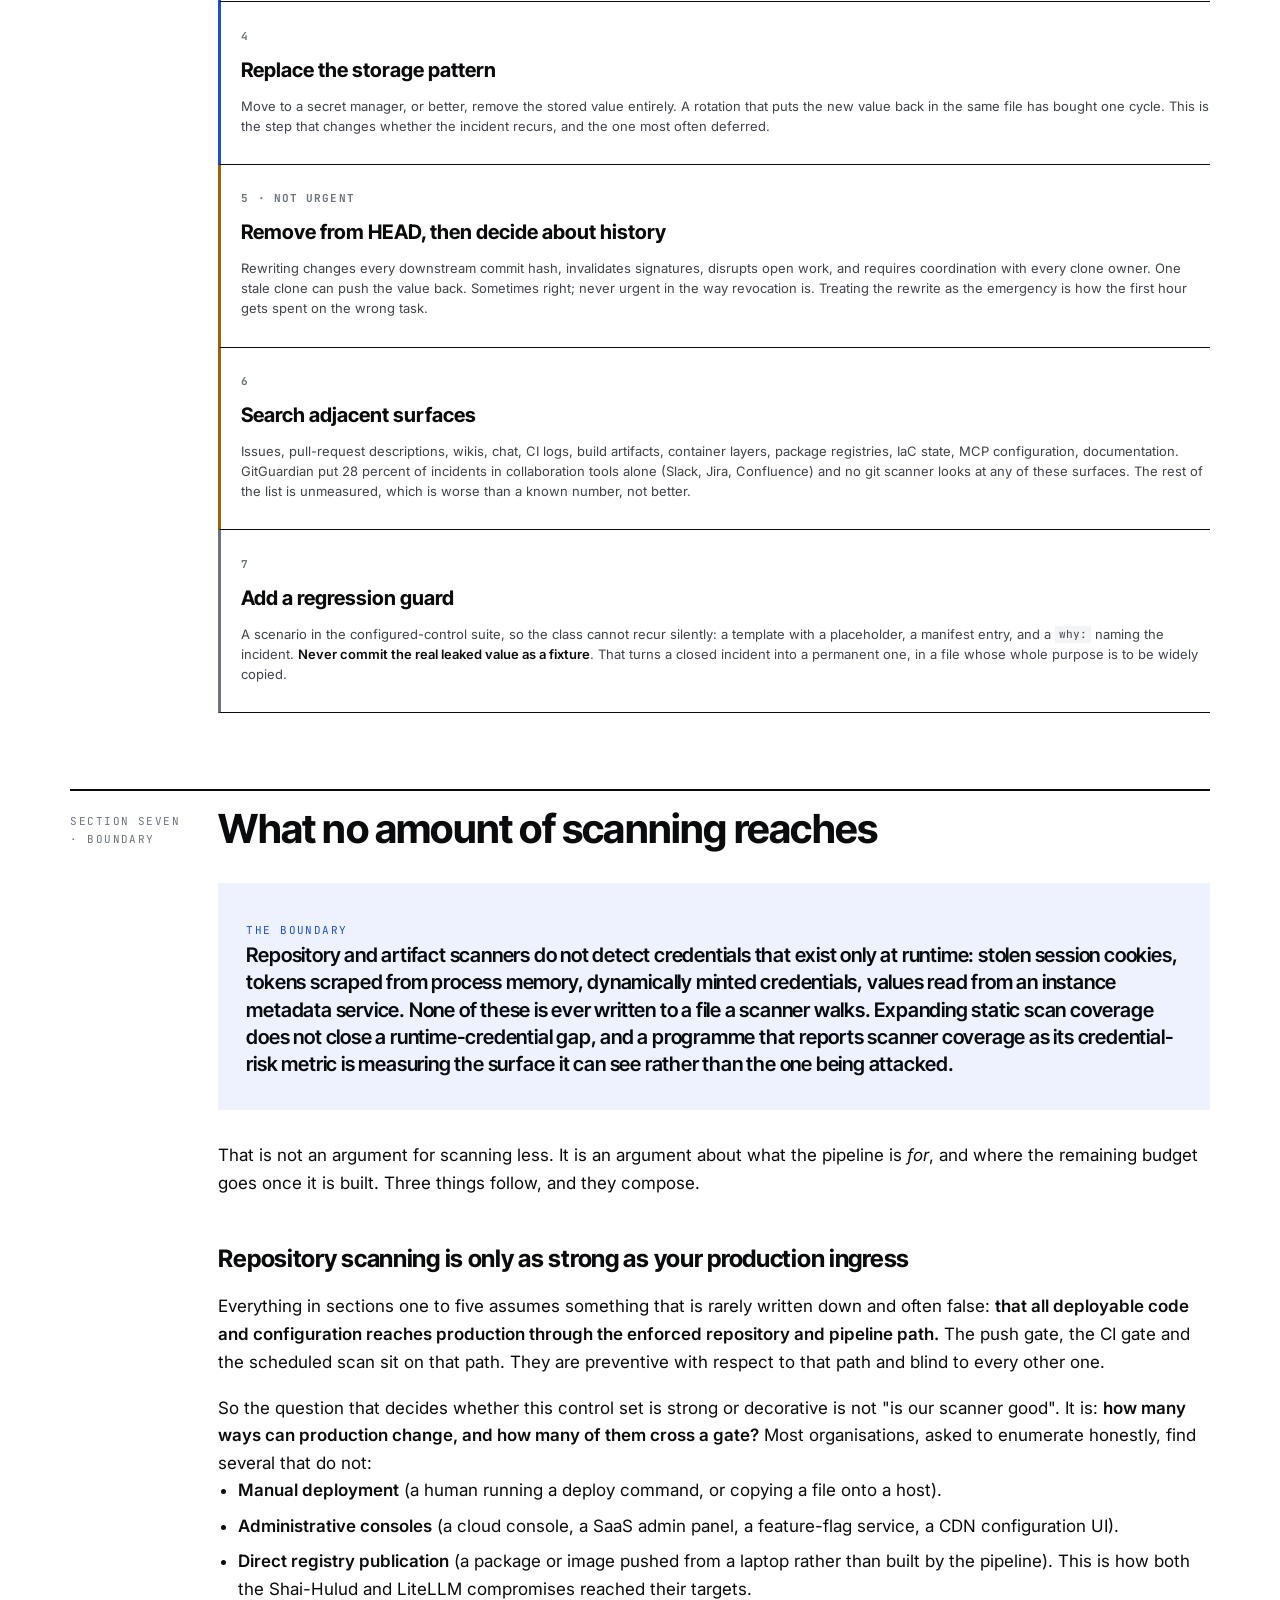
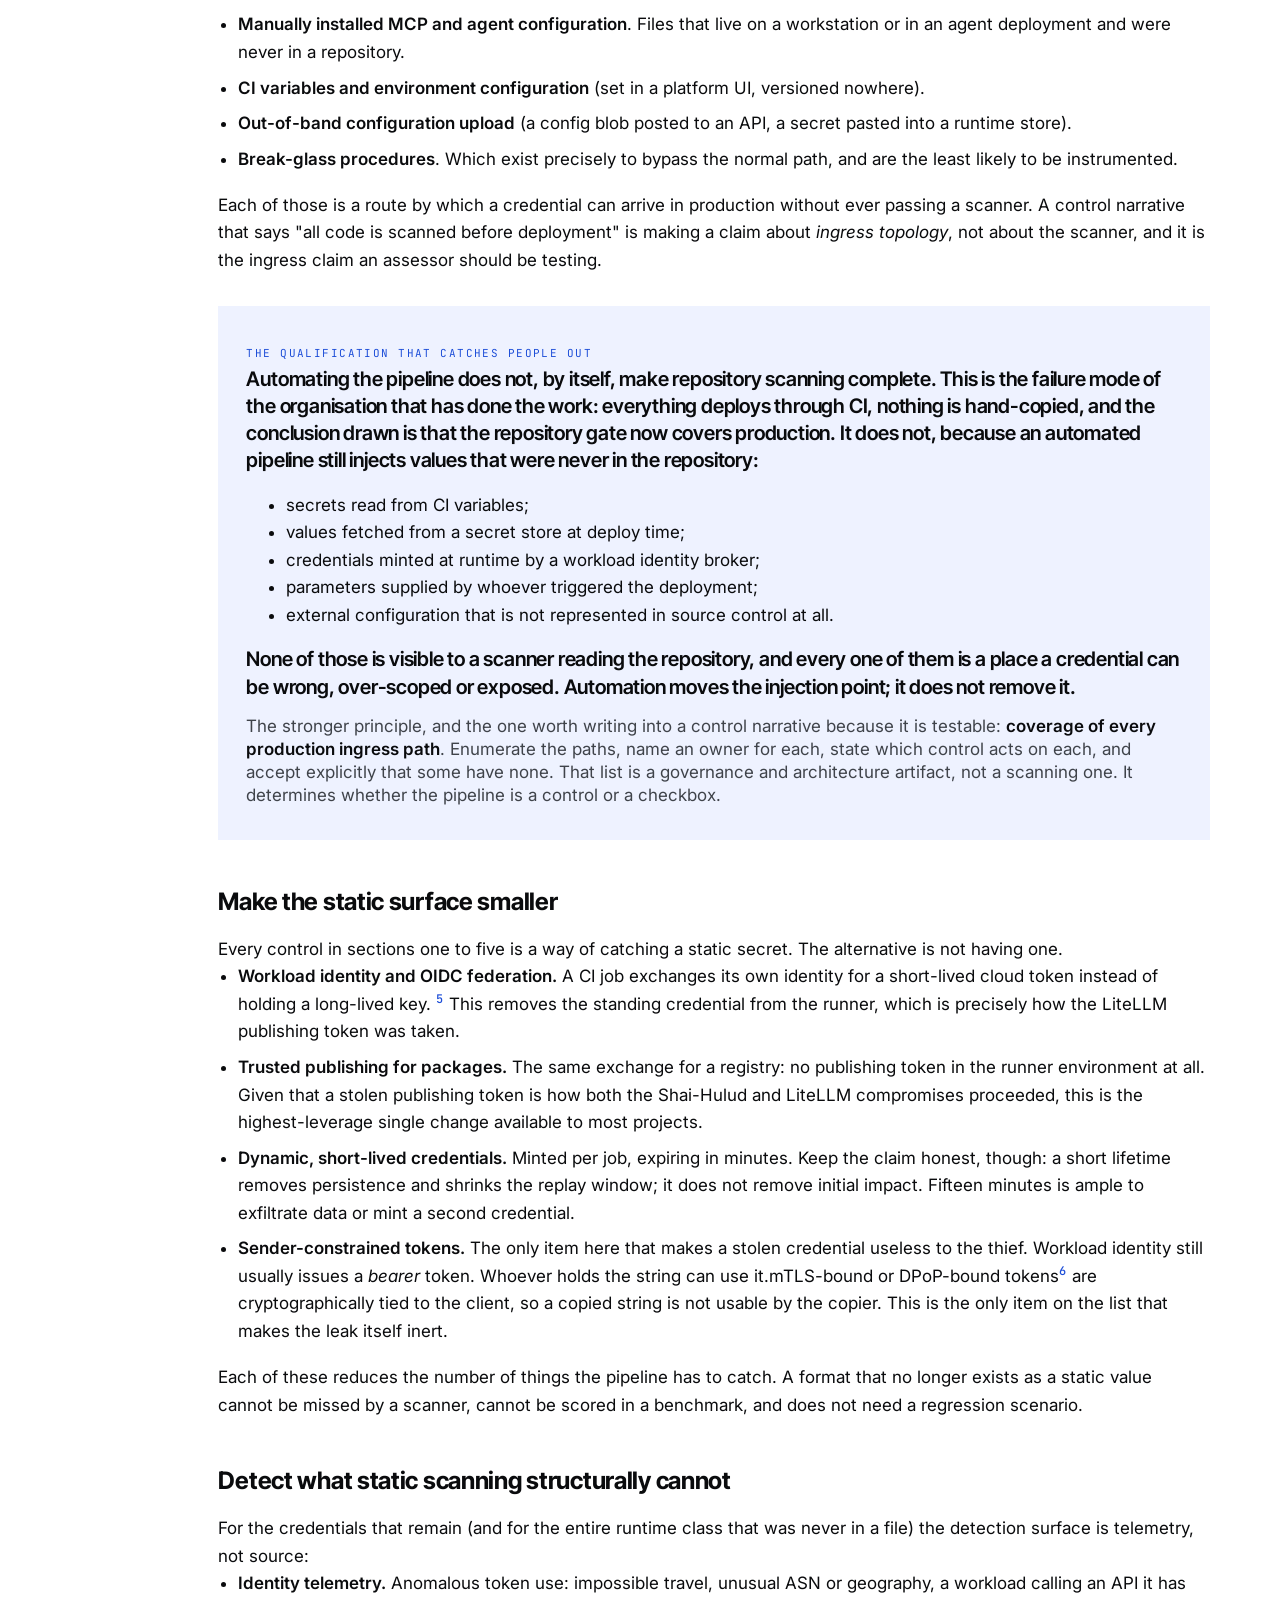
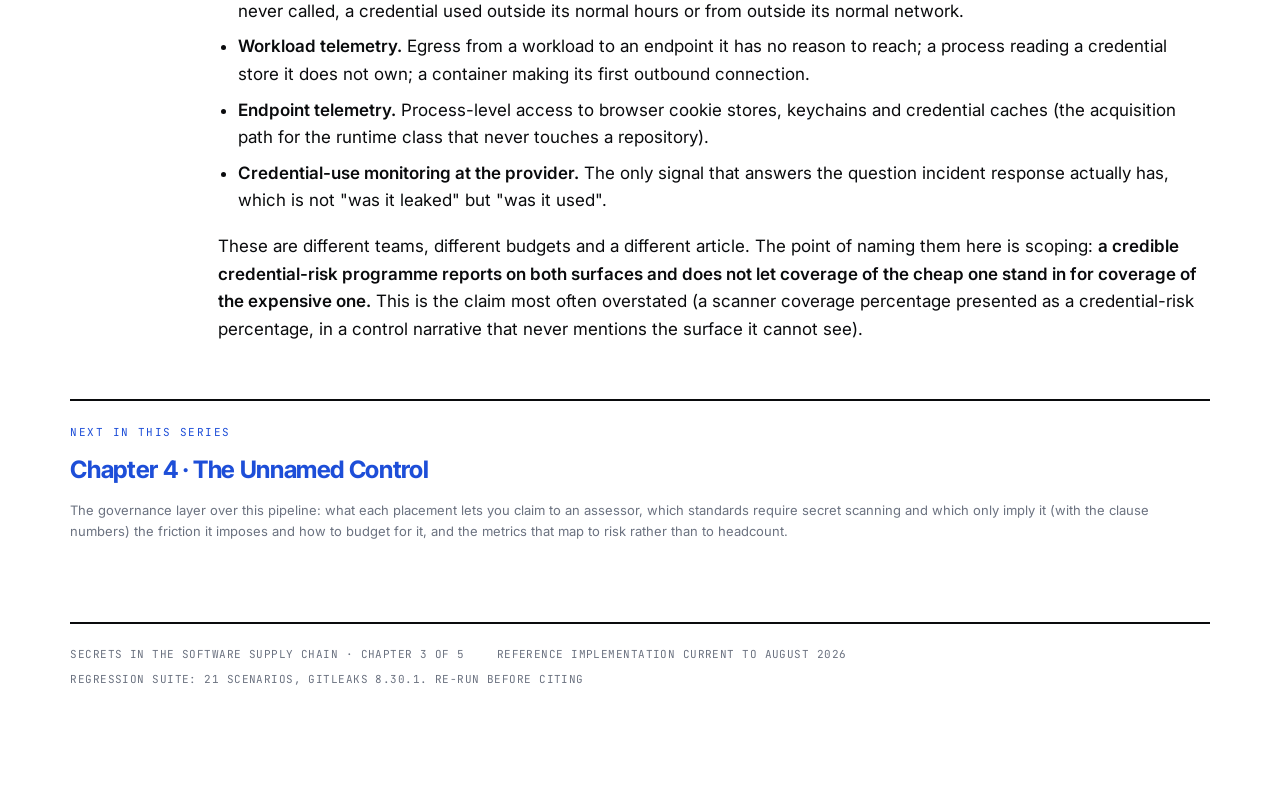
==== commit 6e07b965: "Chapters, not parts, and the appendix numbered with them "Part N" becomes "Chapter N" across navigat" ====
--- a/docs/governed-pipeline.html
+++ b/docs/governed-pipeline.html
@@ -4,14 +4,14 @@
 <meta charset="utf-8">
 <meta name="viewport" content="width=device-width, initial-scale=1">
 <title>The Governed Pipeline · Secrets in the Software Supply Chain</title>
-<meta name="description" content="Secret scanning as running configuration: which control point to roll out first, five executable control points and what each one owns, a reference GitHub implementation, a regression suite for the controls you configured, and the hosted push-protection test. Part 3 of Secrets in the Software Supply Chain.">
+<meta name="description" content="Secret scanning as running configuration: which control point to roll out first, five executable control points and what each one owns, a reference GitHub implementation, a regression suite for the controls you configured, and the hosted push-protection test. Chapter 3 of Secrets in the Software Supply Chain.">
 <meta name="author" content="Secrets in the Software Supply Chain">
 <meta name="color-scheme" content="light">
 <meta name="theme-color" content="#1d4ed8">
 <link rel="canonical" href="https://llody9977.github.io/secret-scanner-benchmark/governed-pipeline.html">
 <meta property="og:type" content="article">
 <meta property="og:title" content="The Governed Pipeline">
-<meta property="og:description" content="Secret scanning as running configuration: which control point to roll out first, five executable control points and what each one owns, a reference GitHub implementation, a regression suite for the controls you configured, and the hosted push-protection test. Part 3 of Secrets in the Software Supply Chain.">
+<meta property="og:description" content="Secret scanning as running configuration: which control point to roll out first, five executable control points and what each one owns, a reference GitHub implementation, a regression suite for the controls you configured, and the hosted push-protection test. Chapter 3 of Secrets in the Software Supply Chain.">
 <meta property="og:url" content="https://llody9977.github.io/secret-scanner-benchmark/governed-pipeline.html">
 <meta name="twitter:card" content="summary">
 <link rel="icon" href="data:image/svg+xml,%3Csvg xmlns='http://www.w3.org/2000/svg' viewBox='0 0 64 64'%3E%3Crect width='64' height='64' fill='%231d4ed8'/%3E%3Ccircle cx='32' cy='25' r='9' fill='none' stroke='white' stroke-width='5'/%3E%3Cpath d='M32 33v18M32 44h8' stroke='white' stroke-width='5' stroke-linecap='round'/%3E%3C/svg%3E">
@@ -23,17 +23,17 @@
 <body>
 <div class="page">
 <div class="serienav"><span class="sn-title">Secrets in the Software Supply Chain</span>
-<a href="sixty-second-credential.html">Part 1 &middot; Threat</a>
-<a href="nothing-catches-everything.html">Part 2 &middot; Detection</a>
-<span aria-current="page">Part 3 &middot; Implementation</span>
-<a href="unnamed-control.html">Part 4 &middot; Governance</a>
-<a href="sources.html">Sources</a></div>
+<a href="sixty-second-credential.html">Chapter 1 &middot; Threat</a>
+<a href="nothing-catches-everything.html">Chapter 2 &middot; Detection</a>
+<span aria-current="page">Chapter 3 &middot; Implementation</span>
+<a href="unnamed-control.html">Chapter 4 &middot; Governance</a>
+<a href="sources.html">Chapter 5 &middot; Sources</a></div>
   <header class="masthead">
     <p class="kicker">Application Security &middot; Implementation</p>
     <h1>The Governed Pipeline</h1>
-    <p class="dek">Part two chose a scanner. This is the part where it becomes a control: five control points, each with an owner, a failure behaviour and a bypass authority. And a test suite that proves the configuration still works.</p>
+    <p class="dek">Choosing a scanner is the easy half. This is where it becomes a control: five control points, each with an owner, a failure behaviour and a bypass authority. And a test suite that proves the configuration still works.</p>
     <div class="byline">
-      <span>Part 3 of 4 &middot; Implementation</span>
+      <span>Chapter 3 of 5 &middot; Implementation</span>
       <span>Reference implementation current to August 2026</span>
       <span>~5,700 words &middot; 26 min</span>
     </div>
@@ -97,7 +97,7 @@
         <h4>Scheduled history and wider-source discovery</h4>
         <p>A weekly full-history scan with a broader detector set and a lower confidence threshold, plus discovery on the surfaces that are not repositories at all. Nobody is waiting, so this control can afford breadth that would be intolerable at a gate.</p>
         <ul>
-          <li>Different tool, deliberately. Gate tools optimise for precision; discovery tools should optimise for reach. Part two measured the difference rather than assuming it.</li>
+          <li>Different tool, deliberately. Gate tools optimise for precision; discovery tools should optimise for reach. That difference is measured, not assumed.</li>
           <li>Catches the pre-existing exposure. Everything committed before the gates existed, which is the majority of what a new programme finds in its first month.</li>
           <li>Findings go to a triage queue with an owner, not to a pull request.</li>
         </ul>
@@ -198,10 +198,10 @@
 
     <div class="col flow" style="margin-top:1.5rem">
       <p>Three columns in that table are the ones that get skipped, and each has a characteristic failure.</p>
-      <p><strong>Bypass authority.</strong> A preventive control with no escape hatch gets switched off within a quarter. A preventive control whose escape hatch is undocumented and unlogged is theatre. The only version that survives contact with delivery is one where bypass is available, attributable and counted. And where the count is a reported metric rather than an embarrassment. Part four treats the bypass rate as a primary governance number for exactly this reason.</p>
+      <p><strong>Bypass authority.</strong> A preventive control with no escape hatch gets switched off within a quarter. A preventive control whose escape hatch is undocumented and unlogged is theatre. The only version that survives contact with delivery is one where bypass is available, attributable and counted. And where the count is a reported metric rather than an embarrassment. The bypass rate is a primary governance number for exactly this reason.</p>
       <p><strong>Response owner.</strong> Not the team that runs the scanner. The team that owns the credential, per class, by name. The measured failure across the industry is that findings do not become revocations, and unowned findings are where that failure lives.</p>
       <p><strong>Evidence produced.</strong> Decide this before an assessor asks. "The scanner runs" is not evidence; a check run with a retained job summary and a bypass log is. Note also what is <em>not</em> evidence: a clean scan means the configured detectors did not match, which is a statement about your ruleset and not about your repository.</p>
-      <p>The fifth row is the one most implementations lack entirely. A finding that does not automatically start a revocation clock with a named owner is a ticket, and part one has the number for what happens to those.</p>
+      <p>The fifth row is the one most implementations lack entirely. A finding that does not automatically start a revocation clock with a named owner is a ticket, and a ticket does not revoke anything.</p>
     </div>
   </section>
 
@@ -214,7 +214,7 @@
 
     <div class="col flow">
       <p>Everything below is in <a href="https://github.com/llody9977/secret-scanner-benchmark"><code>llody9977/secret-scanner-benchmark</code></a> and runs on every push. <sup class="fn"><a href="sources.html#p3-fn-2">2</a></sup> It is GitHub-specific in its syntax and not in its structure; the four decisions that matter port to any host.</p>
-      <p>One thing to establish before the configuration, because it is the most common way to get this wrong at the design stage: <strong>the gate's ruleset and the benchmark's ruleset are different artifacts and must stay that way.</strong> The benchmark in part two runs every tool stock, because a benchmark against a tuned configuration measures the tuning. The gate runs a configuration tuned hard for this repository, because a gate that has not been tuned to the formats you actually have is covering someone else's threat model. Merging them produces a number that is neither a measurement nor a control.</p>
+      <p>One thing to establish before the configuration, because it is the most common way to get this wrong at the design stage: <strong>the gate's ruleset and the benchmark's ruleset are different artifacts and must stay that way.</strong> The benchmark runs every tool stock, because a benchmark against a tuned configuration measures the tuning. The gate runs a configuration tuned hard for this repository, because a gate that has not been tuned to the formats you actually have is covering someone else's threat model. Merging them produces a number that is neither a measurement nor a control.</p>
     </div>
 
     <h3 class="wide">The gate's ruleset</h3>
@@ -248,20 +248,20 @@
         <span class="gap-name">3<br>History depth</span>
         <div>
           <p><strong><code>fetch-depth: 0</code>, and <code>persist-credentials: false</code>.</strong> The first because what reaches the server is the history, not the working tree. The benchmark plants secrets in a reverted commit and six commits deep precisely because that is where real ones are found, and every history-capable scanner finds them. A shallow clone makes the job pass on a repository whose secret is one commit back.</p>
-          <p>The second because a scanning job has no need for a token in the runner environment, and part one's third case study is what happens when a job that did not need a credential had one anyway.</p>
+          <p>The second because a scanning job has no need for a token in the runner environment, and a publishing token sitting in a runner that never needed it is how the LiteLLM packages were replaced.</p>
         </div>
       </div>
       <div class="gap">
         <span class="gap-name">4<br>Pinning</span>
         <div>
           <p><strong>Pin the version and verify the archive.</strong> Every tool is pinned to an exact release and its download is checked against a recorded SHA-256 before it is executed. Pinning a version tag alone still trusts whatever that tag points at today.</p>
-          <p>Actions are pinned to release tags here for readability; in production, pin each to its 40-character commit SHA. Part one's Shai-Hulud case turned on an unpinned third-party action, and a security-scanning workflow is a particularly attractive place to put one, because it runs on every push and nobody reads its diff.</p>
+          <p>Actions are pinned to release tags here for readability; in production, pin each to its 40-character commit SHA. The Shai-Hulud campaign turned on an unpinned third-party action, and a security-scanning workflow is a particularly attractive place to put one, because it runs on every push and nobody reads its diff.</p>
         </div>
       </div>
     </div>
 
     <div class="col flow" style="margin-top:2rem">
-      <p>The remaining choices are smaller but worth stating. <strong>Output format</strong>: JSON for the gate, because the workflow needs to count and group findings by rule and to verify redaction; SARIF where a code-scanning UI consumes it. <strong>Corpus exclusions</strong>: both test populations are excluded from the gate's own scan, because neither is a finding about this repository. And, more importantly, the generated corpus is never committed at all, so the exclusion is a backstop rather than the mechanism. <strong>Verification</strong>: disabled everywhere in this repository. No candidate from a scan is sent to an issuing provider, and part two's <code>verified-only</code> row shows what happens when verification is treated as a scan filter rather than a triage input.</p>
+      <p>The remaining choices are smaller but worth stating. <strong>Output format</strong>: JSON for the gate, because the workflow needs to count and group findings by rule and to verify redaction; SARIF where a code-scanning UI consumes it. <strong>Corpus exclusions</strong>: both test populations are excluded from the gate's own scan, because neither is a finding about this repository. And, more importantly, the generated corpus is never committed at all, so the exclusion is a backstop rather than the mechanism. <strong>Verification</strong>: disabled everywhere in this repository. No candidate from a scan is sent to an issuing provider, and a verification-capable tool run in verified-only mode against a synthetic corpus reports nothing at all, which is what happens when verification is treated as a scan filter rather than a triage input.</p>
     </div>
   </section>
 
@@ -301,8 +301,8 @@
     <div class="col flow" style="margin-top:2rem">
       <p>The regression suite asserts one thing per scenario: the control decision. Sixteen credential classes must block; five inputs must pass. Detector names and finding counts are <em>recorded but not asserted</em>. Detector names change between releases, and pinning them produces failures that teach nothing and get muted within two version bumps. The record exists so a reviewer can diff detector attribution across an upgrade and see <em>how</em> the gate reached the same decision, which is often where a coming regression is visible first.</p>
       <p>One further assertion sits outside the decision: any report the gate produces must be fully redacted. That is checked per scenario, because it is the property most likely to regress unnoticed when someone adds a flag.</p>
-      <p><strong>The five must-pass scenarios are the ones that keep the gate usable.</strong> A runtime secret reference, a documentation placeholder, an SSH <em>public</em> key, a connection string with an interpolated password, and a bare AWS access key id. A ruleset change that improves coverage by breaking one of those has not improved anything. It has moved cost onto every developer who writes a config file, and bypass requests are how that cost gets paid. Part four has the friction evidence; this is where the friction budget is actually spent or saved.</p>
-      <p>The access key id case connects directly to part two. A bare <code>AKIA…</code> with no secret access key near it does not block, and that is specified behaviour rather than a gap: an access key id is an identifier AWS transmits in cleartext in every signed request,<sup class="fn"><a href="sources.html#p3-fn-3">3</a></sup> so blocking a push on one costs a bypass request and prevents no exposure. It is the same distinction the benchmark scores as an <em>indicator</em> (asserted here as a control decision instead of measured). The trade-off is real and named in the manifest: the id is what incident response feeds to <code>aws iam delete-access-key</code>, so an organisation that wants key ids surfaced should route them to scheduled discovery, not to the gate.</p>
+      <p><strong>The five must-pass scenarios are the ones that keep the gate usable.</strong> A runtime secret reference, a documentation placeholder, an SSH <em>public</em> key, a connection string with an interpolated password, and a bare AWS access key id. A ruleset change that improves coverage by breaking one of those has not improved anything. It has moved cost onto every developer who writes a config file, and bypass requests are how that cost gets paid. This is where the friction budget is actually spent or saved.</p>
+      <p>A bare <code>AKIA…</code> with no secret access key near it does not block, and that is specified behaviour rather than a gap: an access key id is an identifier AWS transmits in cleartext in every signed request,<sup class="fn"><a href="sources.html#p3-fn-3">3</a></sup> so blocking a push on one costs a bypass request and prevents no exposure. It is the same distinction the benchmark scores as an <em>indicator</em> (asserted here as a control decision instead of measured). The trade-off is real and named in the manifest: the id is what incident response feeds to <code>aws iam delete-access-key</code>, so an organisation that wants key ids surfaced should route them to scheduled discovery, not to the gate.</p>
     </div>
 
     <div class="verdict" style="margin-top:2rem" data-tone="accent">
@@ -355,14 +355,14 @@
       <p><strong>It is one provider-pattern scenario, not a detection rate.</strong> It says nothing about the other twenty scenarios in the regression corpus, several of which are generic or internal shapes.</p>
       <p><strong>The tested repository was public and personal.</strong> Provider-pattern scanning and push protection were on; non-provider generic patterns, validity checks and repository custom patterns were unavailable or off (the custom-pattern endpoint returned 404). An eligible organisation on a paid secret-protection plan gets generic detection, AI-assisted detection, validity checks and custom patterns, none of which were exercised. Assess those on your own plan; this is neither a ceiling nor a floor for them.</p>
       <p><strong>The fixture was never issued and validity checks were disabled.</strong> The result records pattern classification and push behaviour, not credential validity.</p>
-      <p><strong>One format, one run, provider checks off.</strong> Detection claims belong in part two, against a corpus built for them.</p>
+      <p><strong>One format, one run, provider checks off.</strong> Detection claims belong against a corpus built for them.</p>
     </div>
 
     <div class="verdict" style="margin-top:2rem" data-tone="critical">
       <span class="sec-label">The fixture value changed the result</span>
       <p>An earlier run of this same experiment, in the predecessor repository on 25 August 2026, recorded TruffleHog as <em>not</em> detecting this fixture. The re-run detects it. TruffleHog did not change. The version is identical. <strong>The fixture value did.</strong></p>
       <p>The old fixture used a sequential low-entropy placeholder of the correct shape. This repository generates the value from a committed seed, so it is random hex of the same shape. Side by side, at the same version: <strong>sequential value, 0 findings; random value, 1 finding.</strong> TruffleHog is filtering the placeholder, not failing to match the pattern (so the earlier result measured the tool's placeholder filter rather than its detector).</p>
-      <p>This is the same class of error as the AWS access-key-id correction in part two: <strong>a property of the corpus, read as a property of the tool.</strong> Stated as a rule for anyone building fixtures. A fixture that looks like a placeholder will be treated as one, and a corpus of hand-typed <code>0123456789&hellip;</code> values systematically understates every tool that filters them. Generate from a seed; do not type a pattern by hand.</p>
+      <p>This is the same class of error as the AWS access-key-id correction: <strong>a property of the corpus, read as a property of the tool.</strong> Stated as a rule for anyone building fixtures. A fixture that looks like a placeholder will be treated as one, and a corpus of hand-typed <code>0123456789&hellip;</code> values systematically understates every tool that filters them. Generate from a seed; do not type a pattern by hand.</p>
     </div>
 
     <div class="col flow" style="margin-top:2rem">
@@ -413,7 +413,7 @@
       <div class="rung" data-tier="3">
         <div class="rung-head"><span class="rung-tier">6</span></div>
         <h4>Search adjacent surfaces</h4>
-        <p>Issues, pull-request descriptions, wikis, chat, CI logs, build artifacts, container layers, package registries, IaC state, MCP configuration, documentation. Part two put 28 percent of incidents in collaboration tools alone (Slack, Jira, Confluence) and no git scanner looks at any of these surfaces. The rest of the list is unmeasured, which is worse than a known number, not better.</p>
+        <p>Issues, pull-request descriptions, wikis, chat, CI logs, build artifacts, container layers, package registries, IaC state, MCP configuration, documentation. GitGuardian put 28 percent of incidents in collaboration tools alone (Slack, Jira, Confluence) and no git scanner looks at any of these surfaces. The rest of the list is unmeasured, which is worse than a known number, not better.</p>
       </div>
       <div class="rung" data-tier="4">
         <div class="rung-head"><span class="rung-tier">7</span></div>
@@ -446,7 +446,7 @@
       <ul>
         <li><strong>Manual deployment</strong> (a human running a deploy command, or copying a file onto a host).</li>
         <li><strong>Administrative consoles</strong> (a cloud console, a SaaS admin panel, a feature-flag service, a CDN configuration UI).</li>
-        <li><strong>Direct registry publication</strong> (a package or image pushed from a laptop rather than built by the pipeline). This is the path in two of part one's three cases.</li>
+        <li><strong>Direct registry publication</strong> (a package or image pushed from a laptop rather than built by the pipeline). This is how both the Shai-Hulud and LiteLLM compromises reached their targets.</li>
         <li><strong>Manually installed MCP and agent configuration</strong>. Files that live on a workstation or in an agent deployment and were never in a repository.</li>
         <li><strong>CI variables and environment configuration</strong> (set in a platform UI, versioned nowhere).</li>
         <li><strong>Out-of-band configuration upload</strong> (a config blob posted to an API, a secret pasted into a runtime store).</li>
@@ -473,8 +473,8 @@
     <div class="col flow">
       <p>Every control in sections one to five is a way of catching a static secret. The alternative is not having one.</p>
       <ul>
-        <li><strong>Workload identity and OIDC federation.</strong> A CI job exchanges its own identity for a short-lived cloud token instead of holding a long-lived key. <sup class="fn"><a href="sources.html#p3-fn-5">5</a></sup> This removes the standing credential from the runner, which is precisely the failure mode in part one's third case study.</li>
-        <li><strong>Trusted publishing for packages.</strong> The same exchange for a registry: no publishing token in the runner environment at all. Given that a stolen publishing token is how two of part one's three cases proceeded, this is the highest-leverage single change available to most projects.</li>
+        <li><strong>Workload identity and OIDC federation.</strong> A CI job exchanges its own identity for a short-lived cloud token instead of holding a long-lived key. <sup class="fn"><a href="sources.html#p3-fn-5">5</a></sup> This removes the standing credential from the runner, which is precisely how the LiteLLM publishing token was taken.</li>
+        <li><strong>Trusted publishing for packages.</strong> The same exchange for a registry: no publishing token in the runner environment at all. Given that a stolen publishing token is how both the Shai-Hulud and LiteLLM compromises proceeded, this is the highest-leverage single change available to most projects.</li>
         <li><strong>Dynamic, short-lived credentials.</strong> Minted per job, expiring in minutes. Keep the claim honest, though: a short lifetime removes persistence and shrinks the replay window; it does not remove initial impact. Fifteen minutes is ample to exfiltrate data or mint a second credential.</li>
         <li><strong>Sender-constrained tokens.</strong> The only item here that makes a stolen credential useless to the thief. Workload identity still usually issues a <em>bearer</em> token. Whoever holds the string can use it.mTLS-bound or DPoP-bound tokens<sup class="fn"><a href="sources.html#p3-fn-6">6</a></sup> are cryptographically tied to the client, so a copied string is not usable by the copier. This is the only item on the list that makes the leak itself inert.</li>
       </ul>
@@ -490,18 +490,18 @@
         <li><strong>Endpoint telemetry.</strong> Process-level access to browser cookie stores, keychains and credential caches (the acquisition path for the runtime class that never touches a repository).</li>
         <li><strong>Credential-use monitoring at the provider.</strong> The only signal that answers the question incident response actually has, which is not "was it leaked" but "was it used".</li>
       </ul>
-      <p>These are different teams, different budgets and a different article. The point of naming them here is scoping: <strong>a credible credential-risk programme reports on both surfaces and does not let coverage of the cheap one stand in for coverage of the expensive one.</strong> Part four is about what you can honestly claim, and this is the claim most often overstated (a scanner coverage percentage presented as a credential-risk percentage, in a control narrative that never mentions the surface it cannot see).</p>
+      <p>These are different teams, different budgets and a different article. The point of naming them here is scoping: <strong>a credible credential-risk programme reports on both surfaces and does not let coverage of the cheap one stand in for coverage of the expensive one.</strong> This is the claim most often overstated (a scanner coverage percentage presented as a credential-risk percentage, in a control narrative that never mentions the surface it cannot see).</p>
     </div>
   </section>
 
   <div class="nextup">
     <span class="sec-label">Next in this series</span>
-    <a href="unnamed-control.html">Part 4 &middot; The Unnamed Control</a>
+    <a href="unnamed-control.html">Chapter 4 &middot; The Unnamed Control</a>
     <p>The governance layer over this pipeline: what each placement lets you claim to an assessor, which standards require secret scanning and which only imply it (with the clause numbers) the friction it imposes and how to budget for it, and the metrics that map to risk rather than to headcount.</p>
   </div>
 
   <footer class="colophon">
-    <span>Secrets in the Software Supply Chain &middot; Part 3 of 4</span>
+    <span>Secrets in the Software Supply Chain &middot; Chapter 3 of 5</span>
     <span>Reference implementation current to August 2026</span>
     <span>Regression suite: 21 scenarios, Gitleaks 8.30.1. Re-run before citing</span>
   </footer>
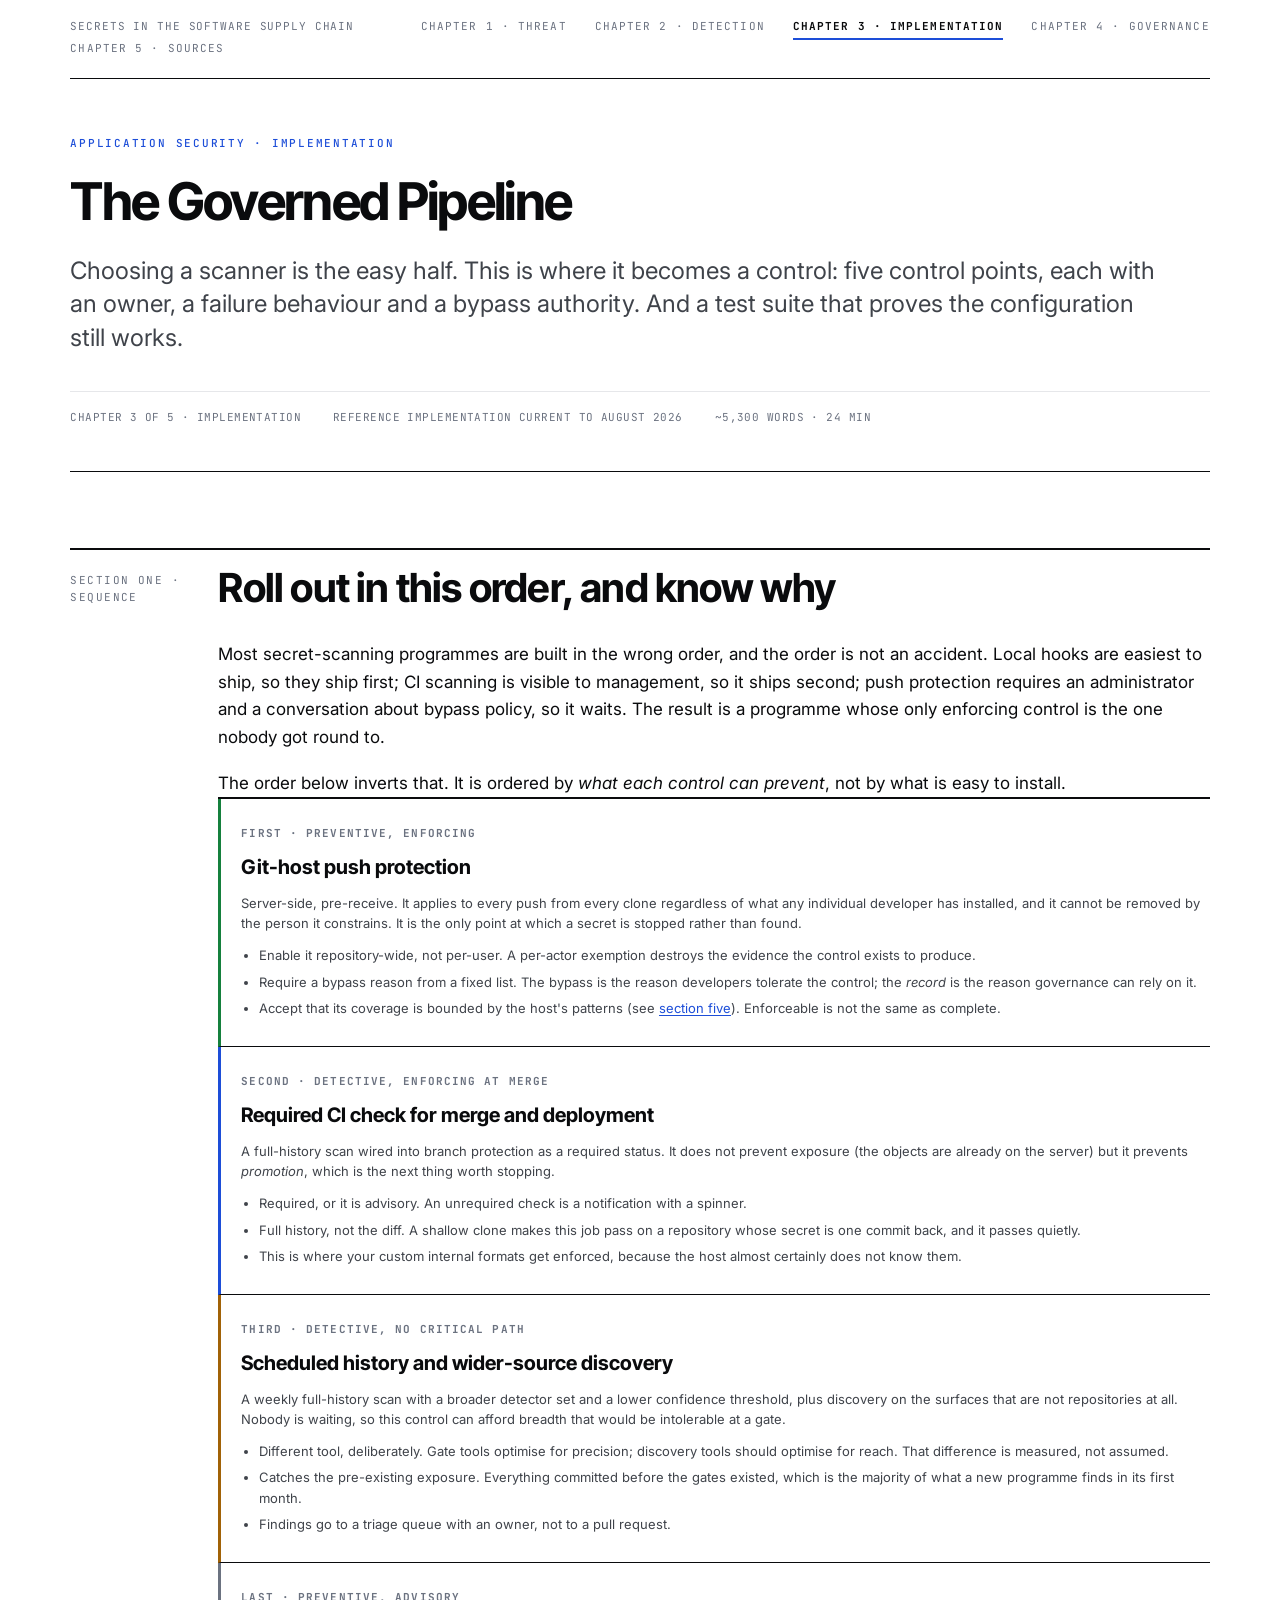
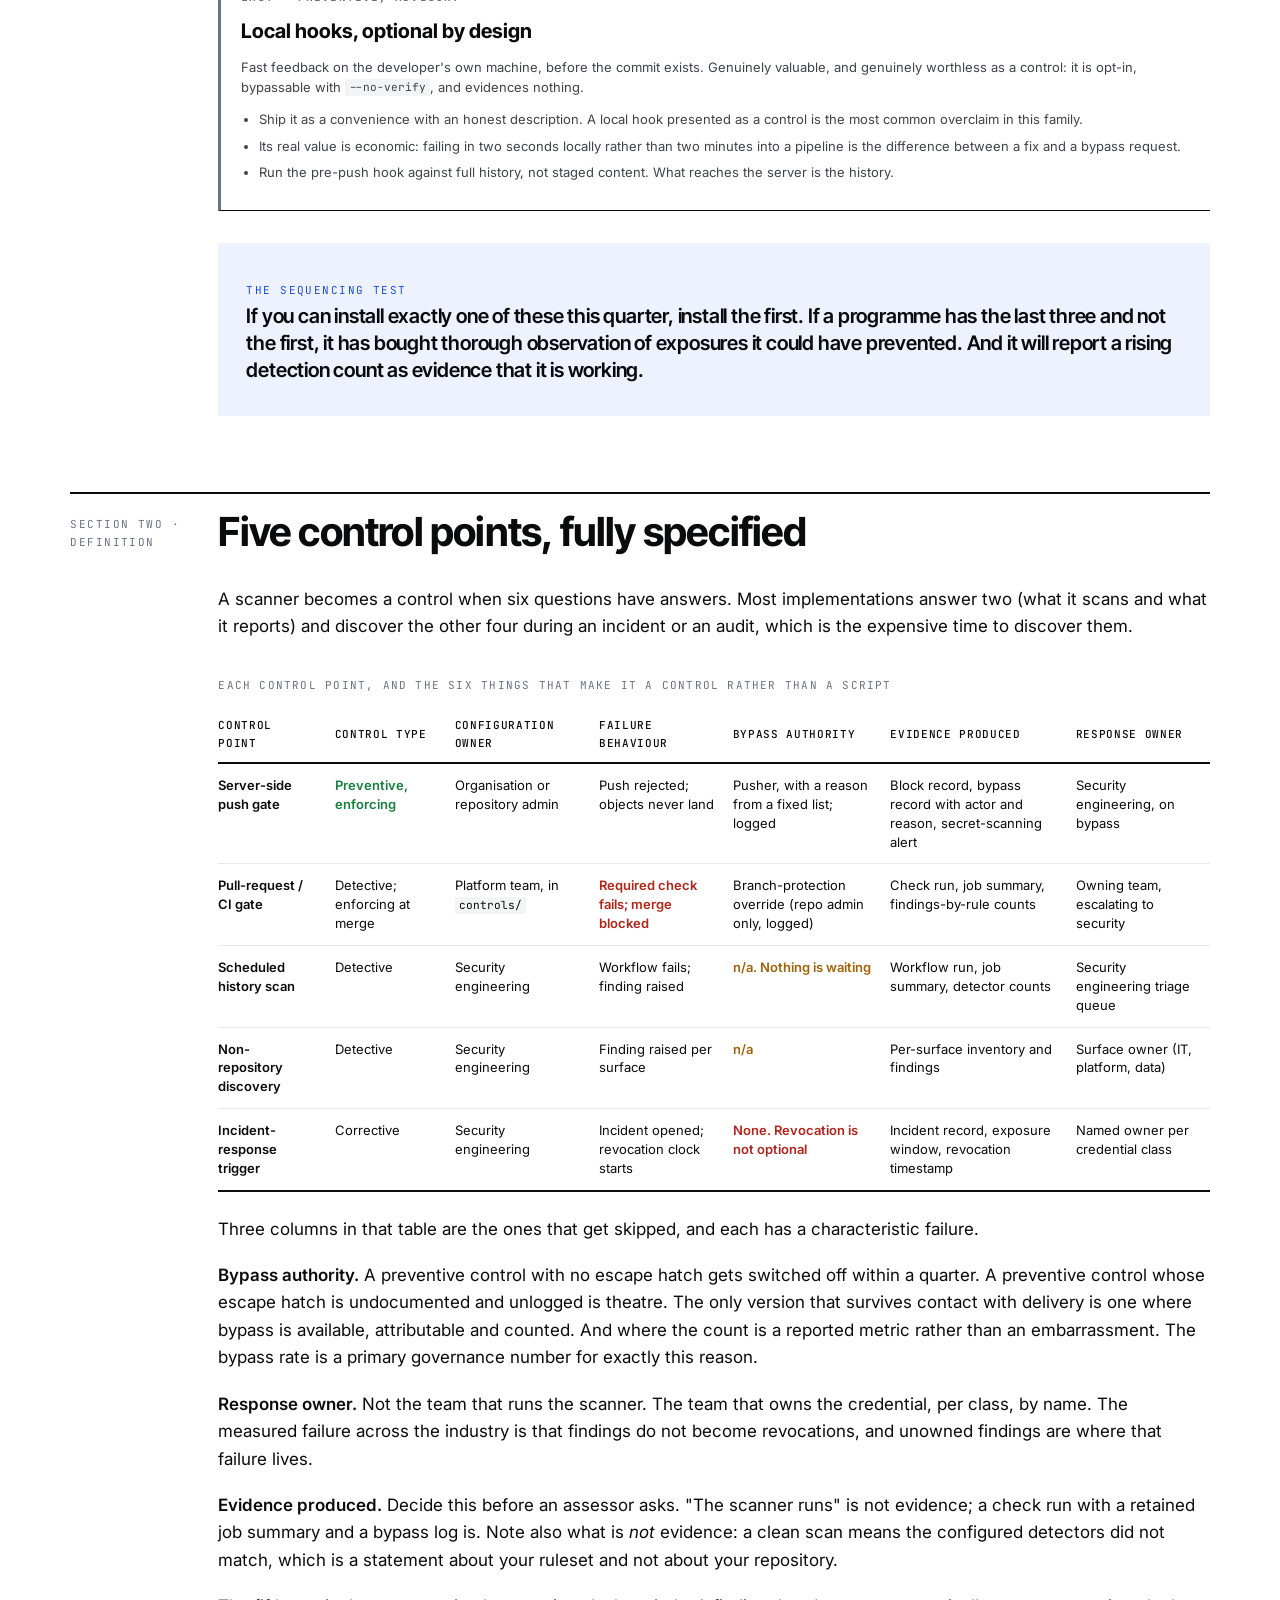
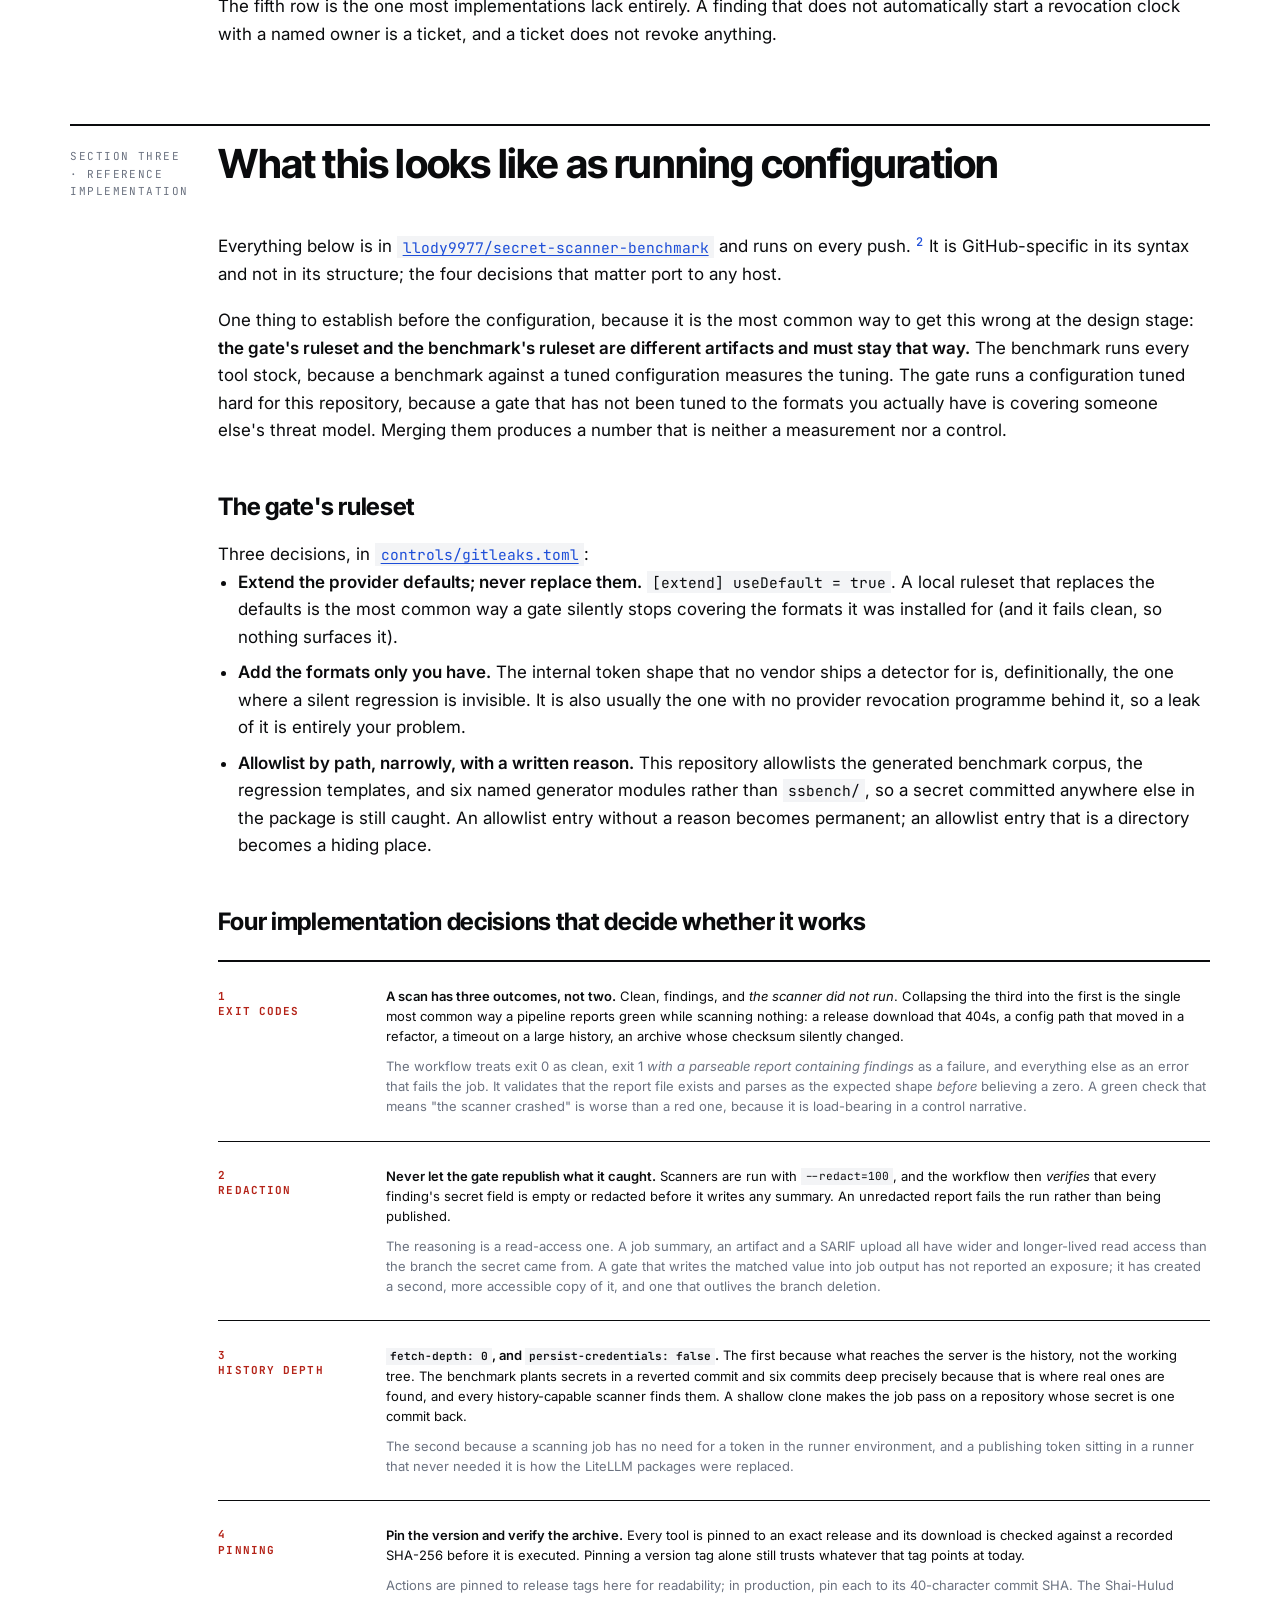
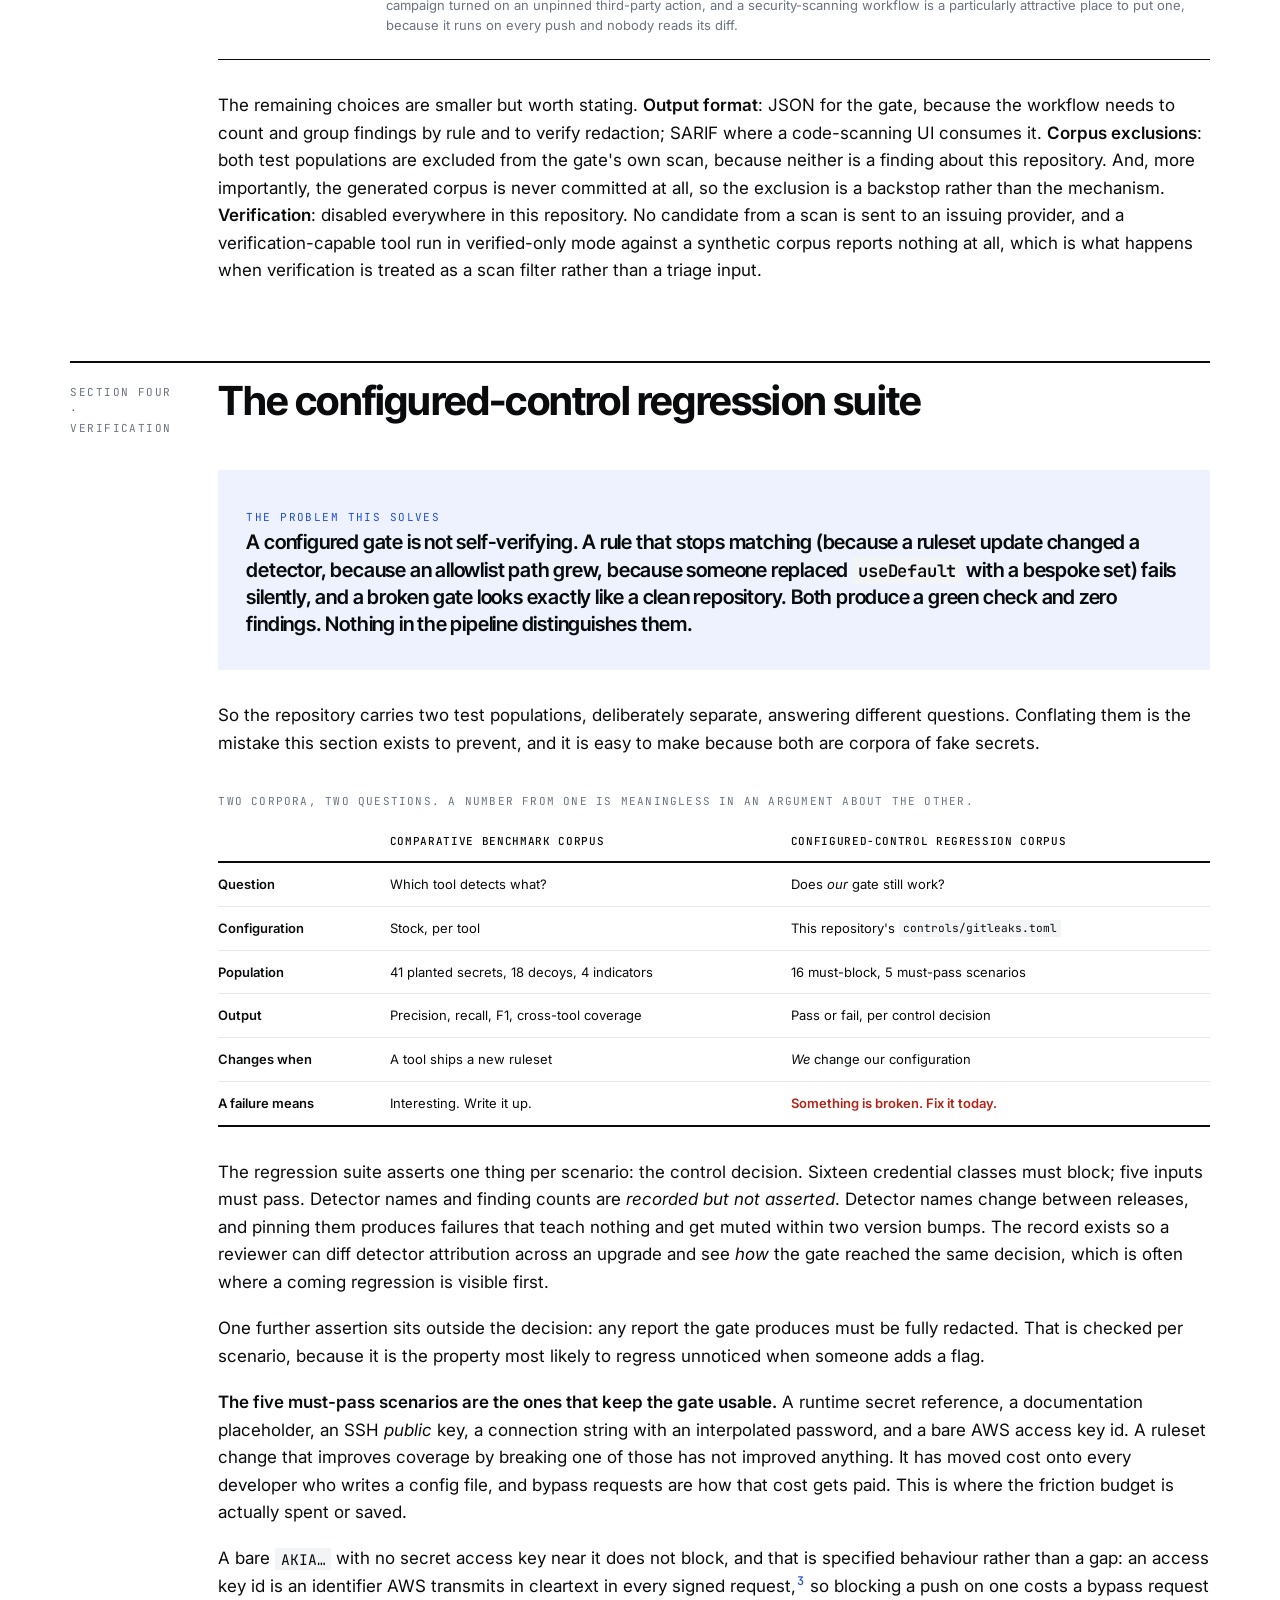
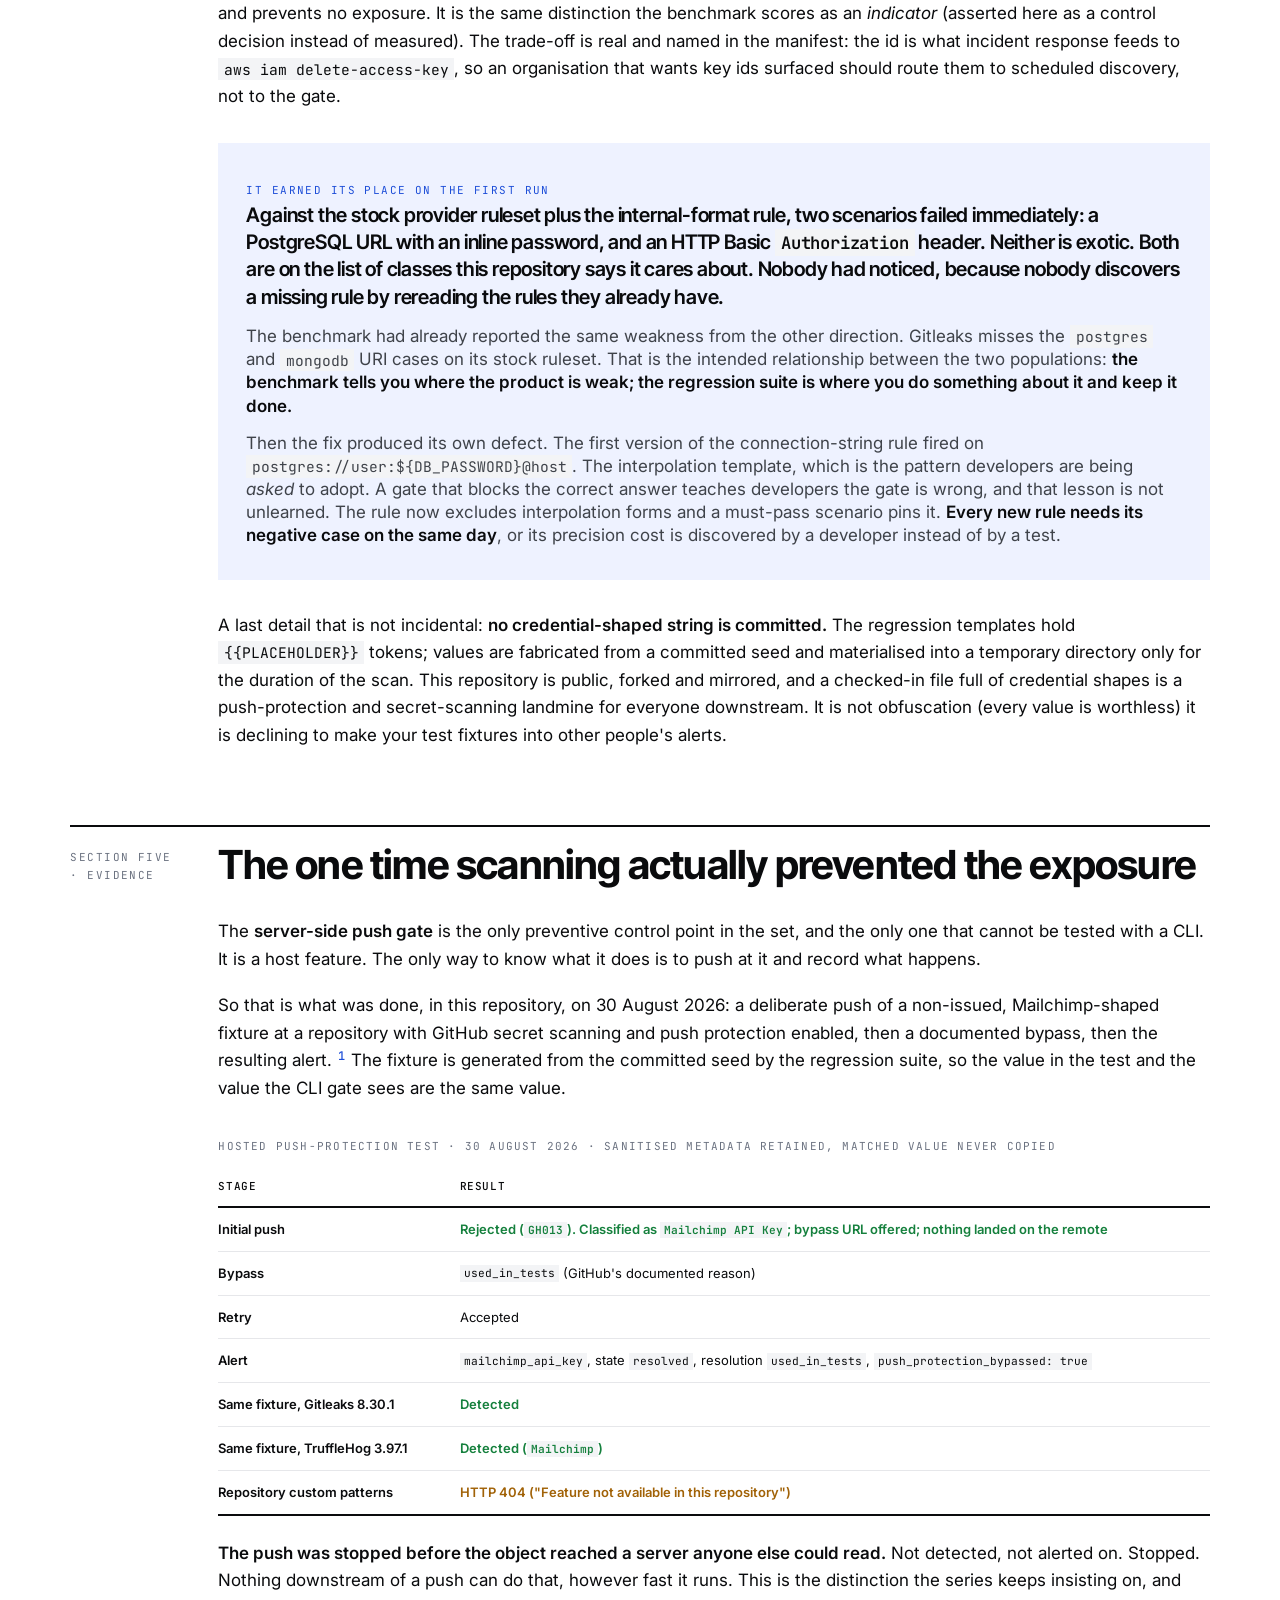
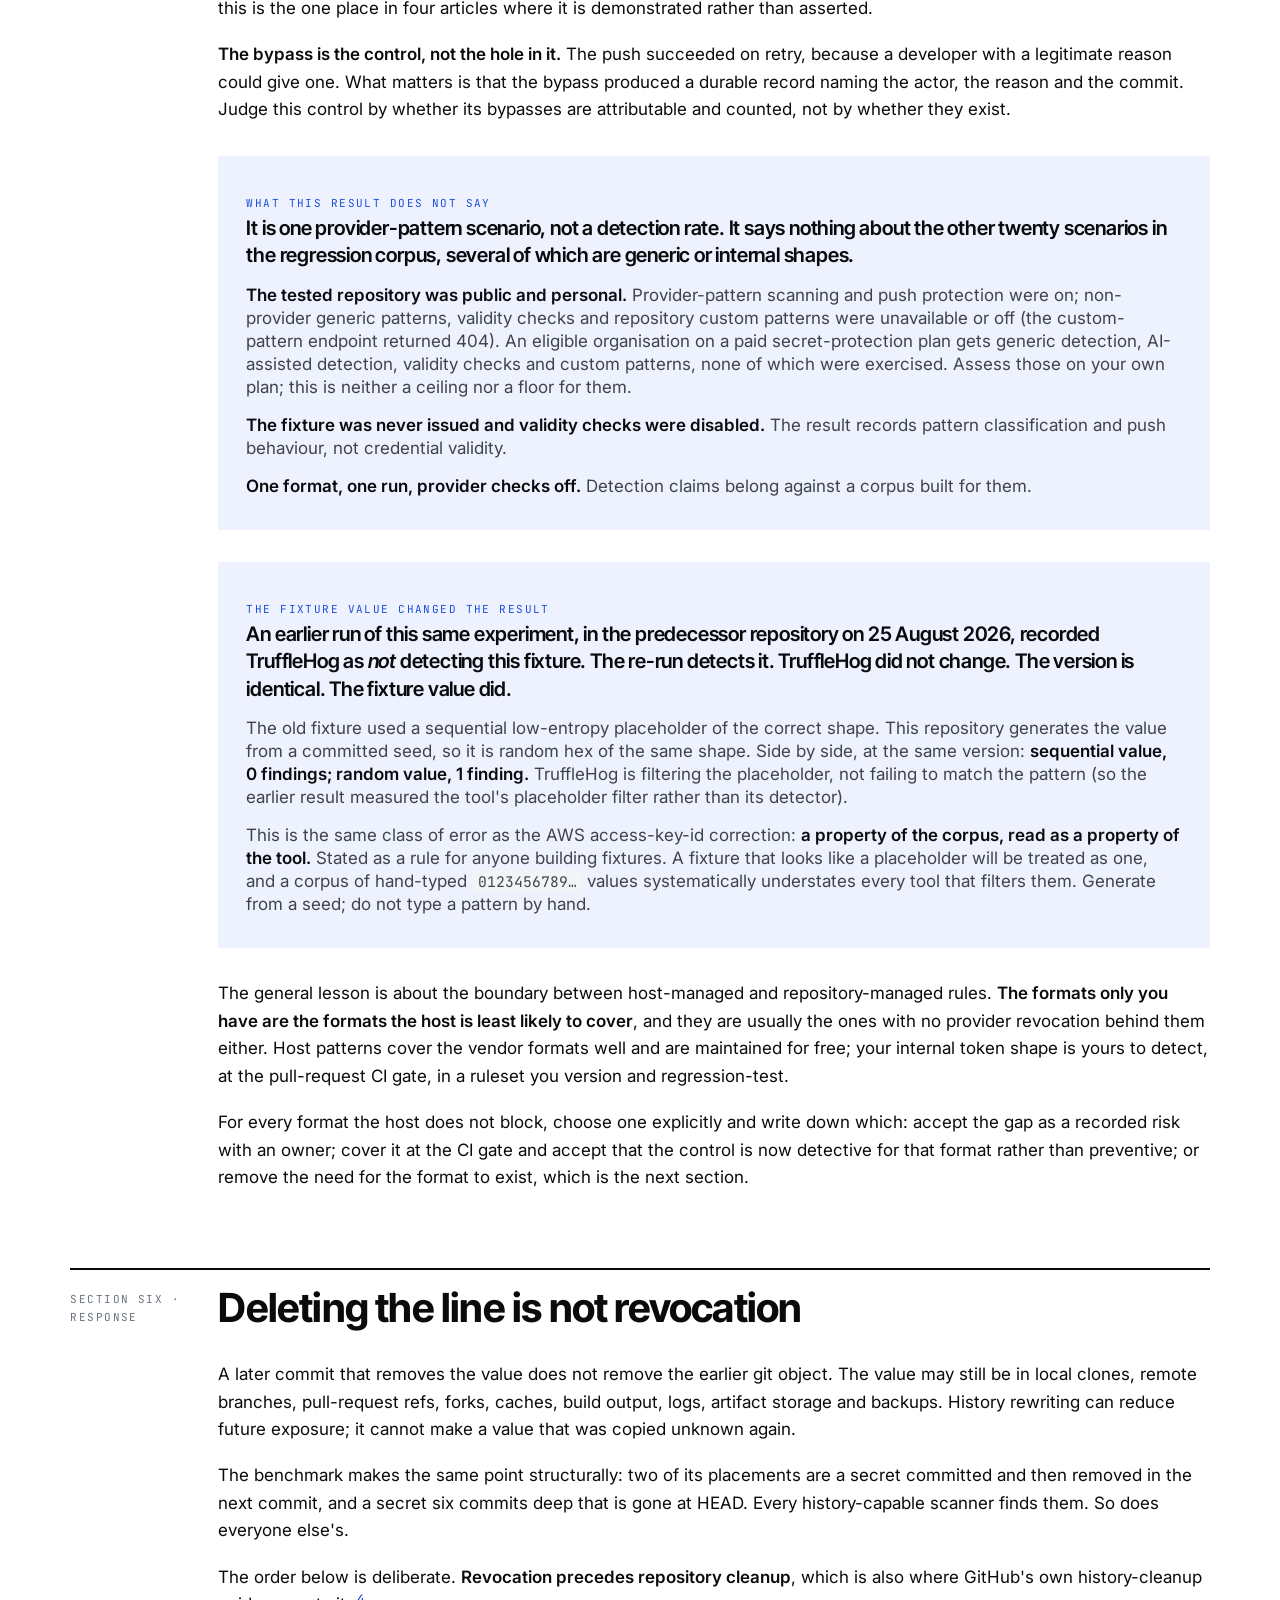
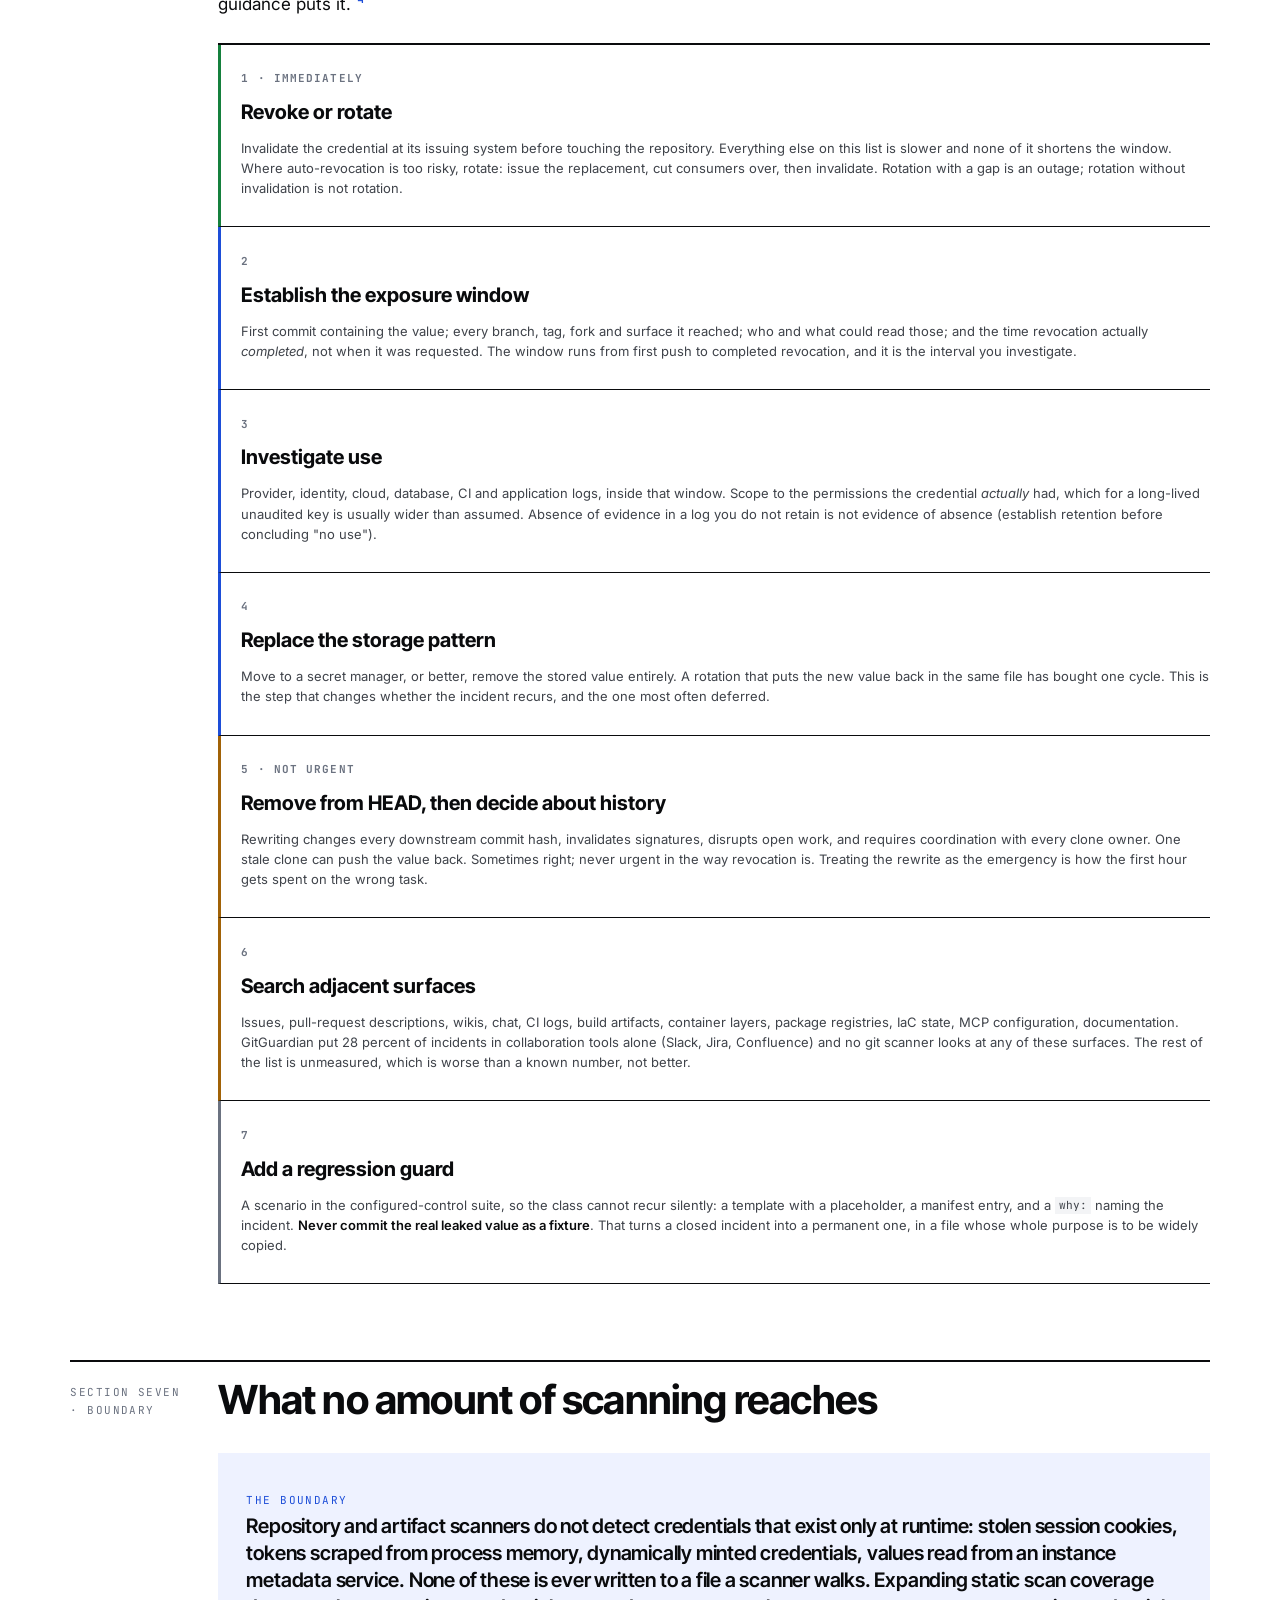
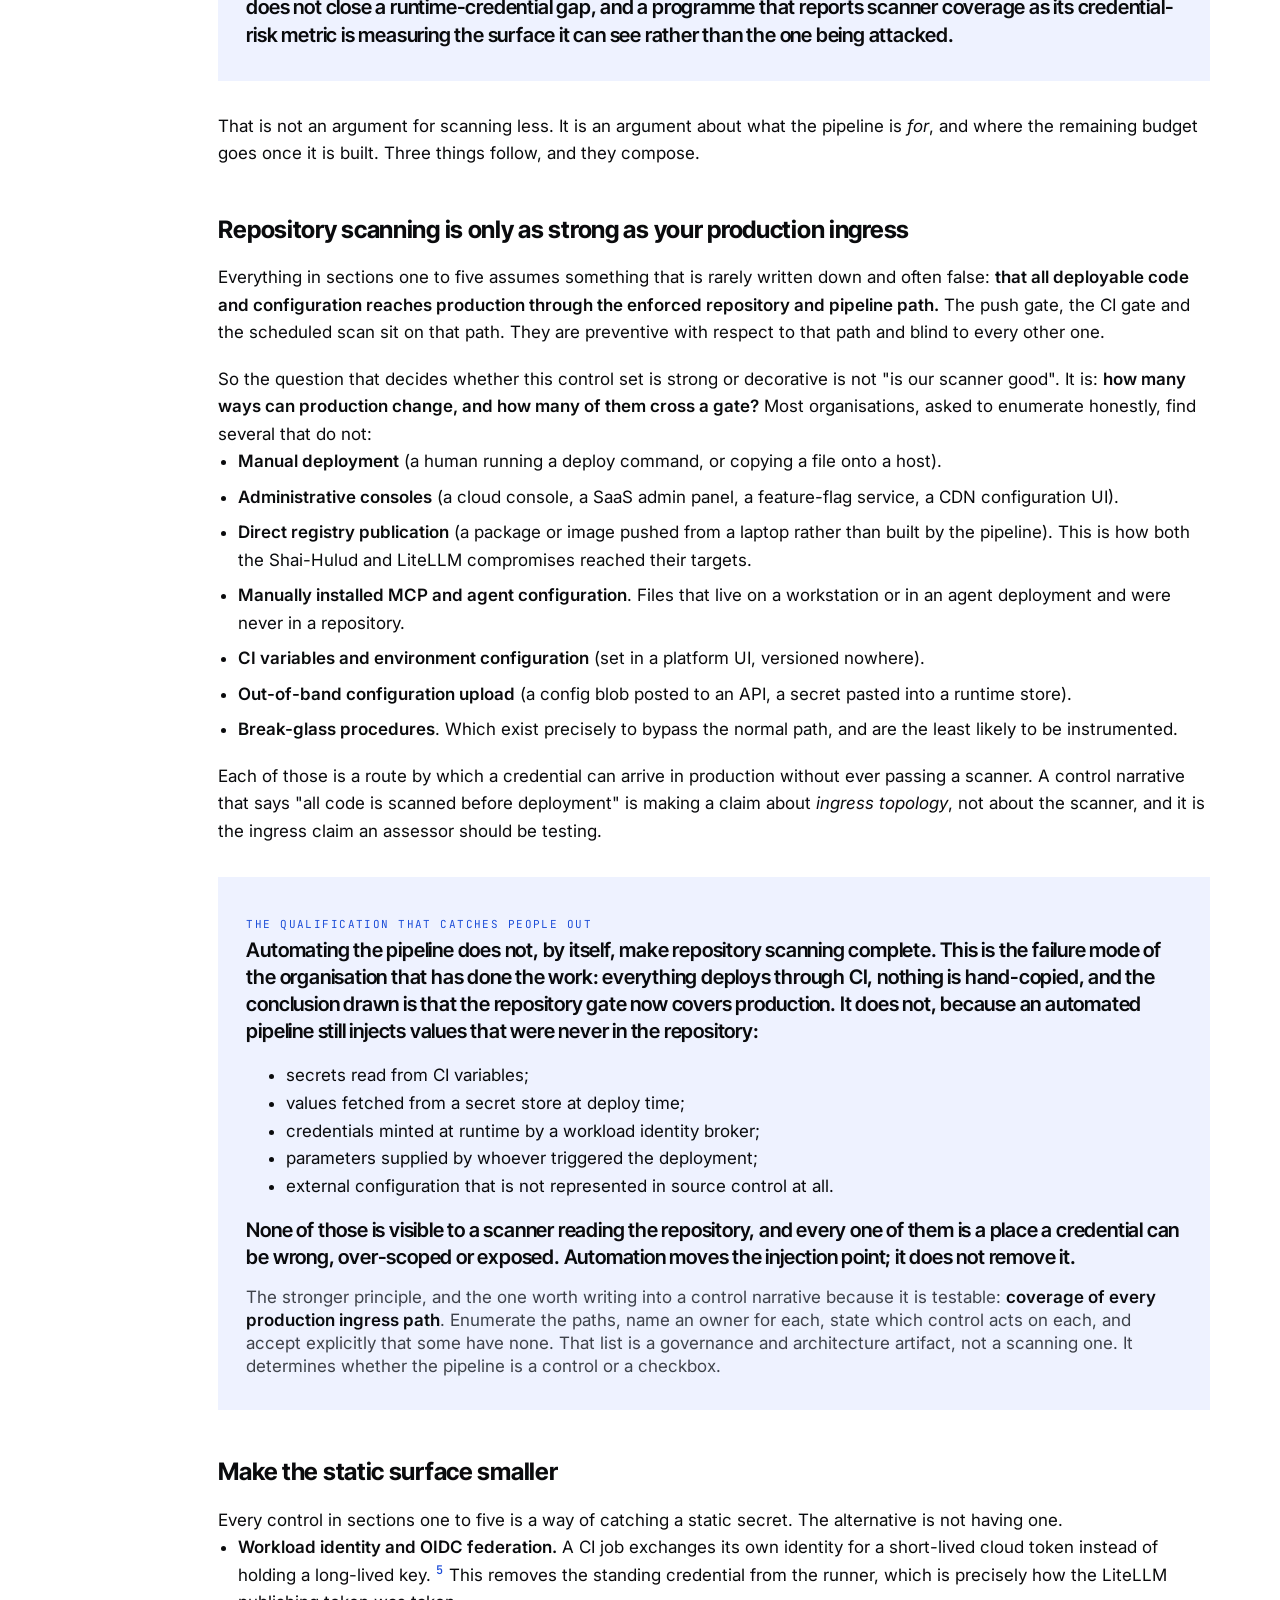
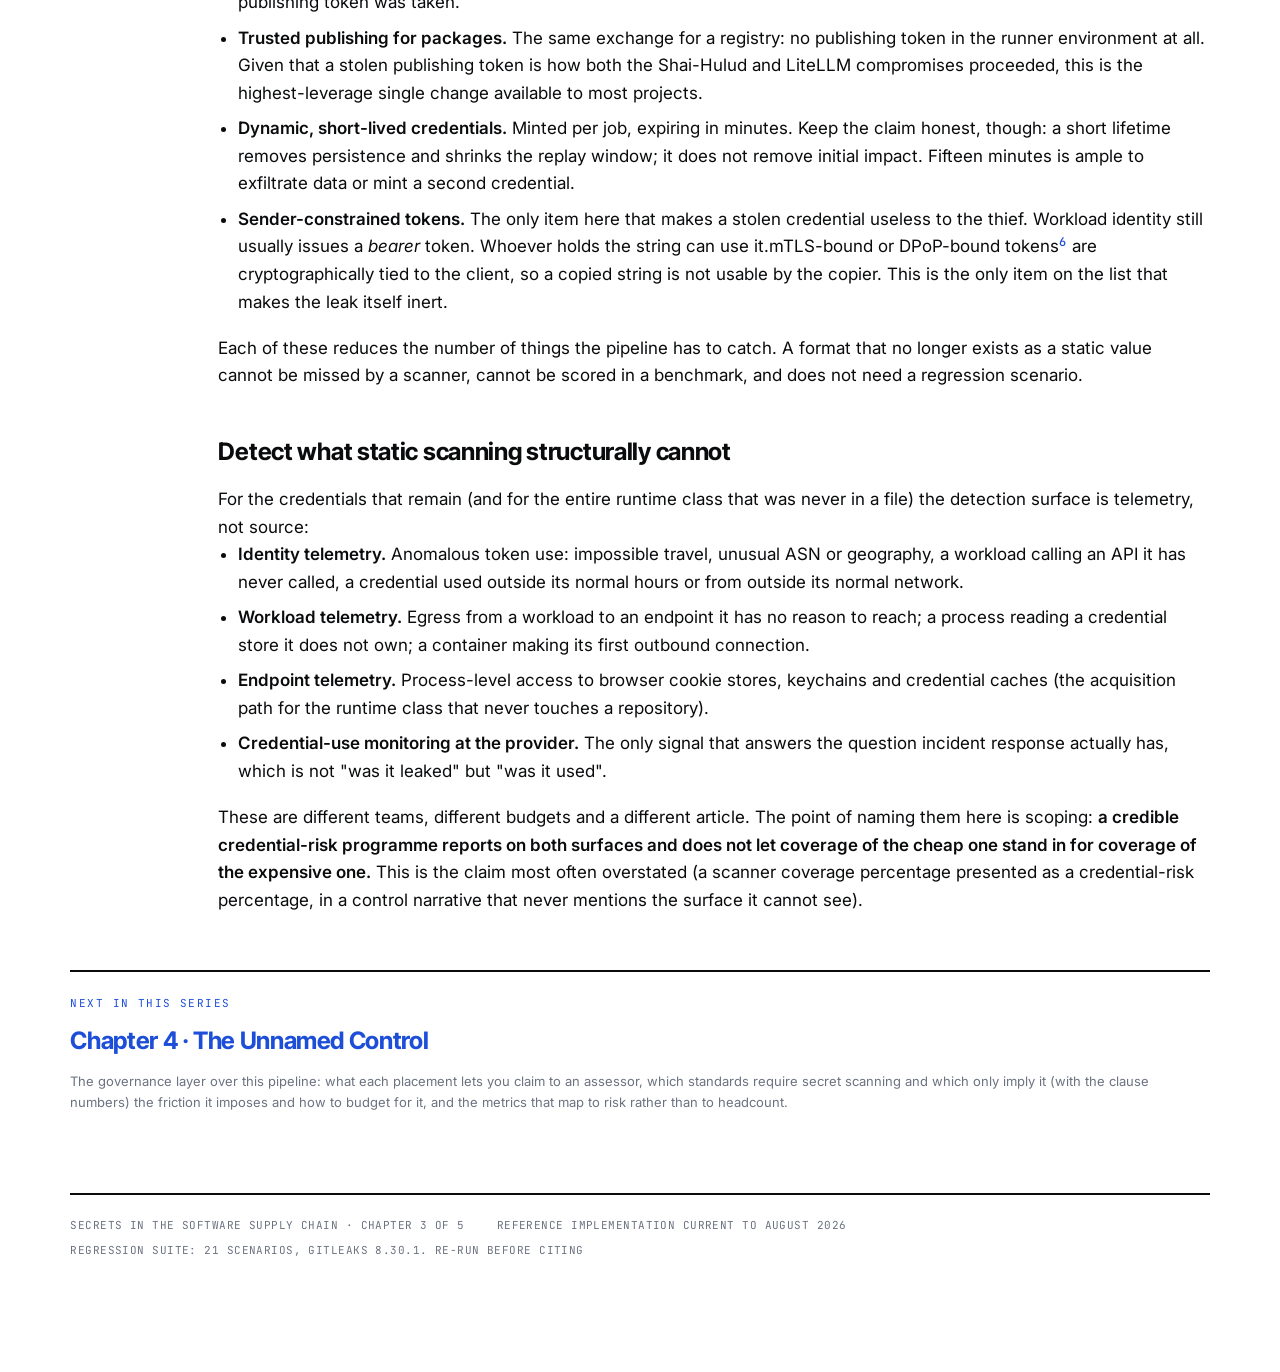
==== commit 63e7e474: "One executive summary, in chapter one only Chapters two, three and four each opened with their own s" ====
--- a/docs/governed-pipeline.html
+++ b/docs/governed-pipeline.html
@@ -35,27 +35,11 @@
     <div class="byline">
       <span>Chapter 3 of 5 &middot; Implementation</span>
       <span>Reference implementation current to August 2026</span>
-      <span>~5,700 words &middot; 26 min</span>
+      <span>~5,300 words &middot; 24 min</span>
     </div>
   </header>
 
-  <!-- ============ EXEC ============ -->
-  <section id="summary" style="margin-top:0">
-    <div class="exec">
-      <h2>Executive summary</h2>
-      <ol class="exec-list">
-        <li><strong>Roll out server-side push protection first, and alone if you can only do one thing.</strong> It is the only control point in this article that stops a secret before it reaches a server other people can read. Everything else in the pipeline is detection, however fast it runs, and should be described that way.</li>
-        <li><strong>Every control point needs six things named before it is a control:</strong> control type, configuration owner, failure behaviour, bypass authority, evidence produced, response owner. A scanner with none of those is a script. The table in section two fills them in for all five.</li>
-        <li><strong>The three-outcome rule is the implementation detail that decides whether any of this works.</strong> A scan has three results (clean, findings, and <em>did not run</em>) and pipelines that collapse the third into the first report green while covering nothing. Every workflow here validates that a report exists and parses before believing a zero.</li>
-        <li><strong>Never republish what the gate caught.</strong> A job summary has wider read access than the branch the secret came from. Redaction is verified before any summary is written; an unredacted report fails the run.</li>
-        <li><strong>A configured gate is not self-verifying.</strong> A rule that stops matching fails silently and looks exactly like a clean repository. The <a href="#regression">configured-control regression suite</a> (21 scenarios, 16 must-block and 5 must-pass) is what makes that failure loud.</li>
-        <li><strong>It found two gaps the first time it ran</strong>, on classes this repository claims to care about: a PostgreSQL URL with an inline password, and an HTTP Basic header. Nobody discovers a missing rule by rereading the rules they already have.</li>
-        <li><strong>The hosted push-protection test is the series' one positive case.</strong> A non-issued Mailchimp-shaped fixture was rejected at push, bypassed with a logged reason, and produced an alert. <sup class="fn"><a href="sources.html#p3-fn-1">1</a></sup> That is prevention, demonstrated rather than claimed. And the bypass record is the control, not the hole in it.</li>
-        <li><strong>This whole control set assumes every deployable change reaches production through the enforced repository and pipeline path.</strong> Where production can also change by manual deployment, an admin console, direct registry publication, CI variables or break-glass, the repository control covers one route of several. The testable principle is coverage of every production <em>ingress path</em>. And automating the pipeline does not by itself achieve it, because an automated pipeline still injects values that were never in the repository.</li>
-        <li><strong>Static scanning cannot reach runtime credentials at all</strong> (stolen session cookies, tokens in process memory, values from a metadata service). The last section is about making the static surface smaller rather than scanning it harder.</li>
-      </ol>
-    </div>
-  </section>
+  
 
   <!-- ============ SECTION 1: ROLLOUT ============ -->
   <section id="rollout">
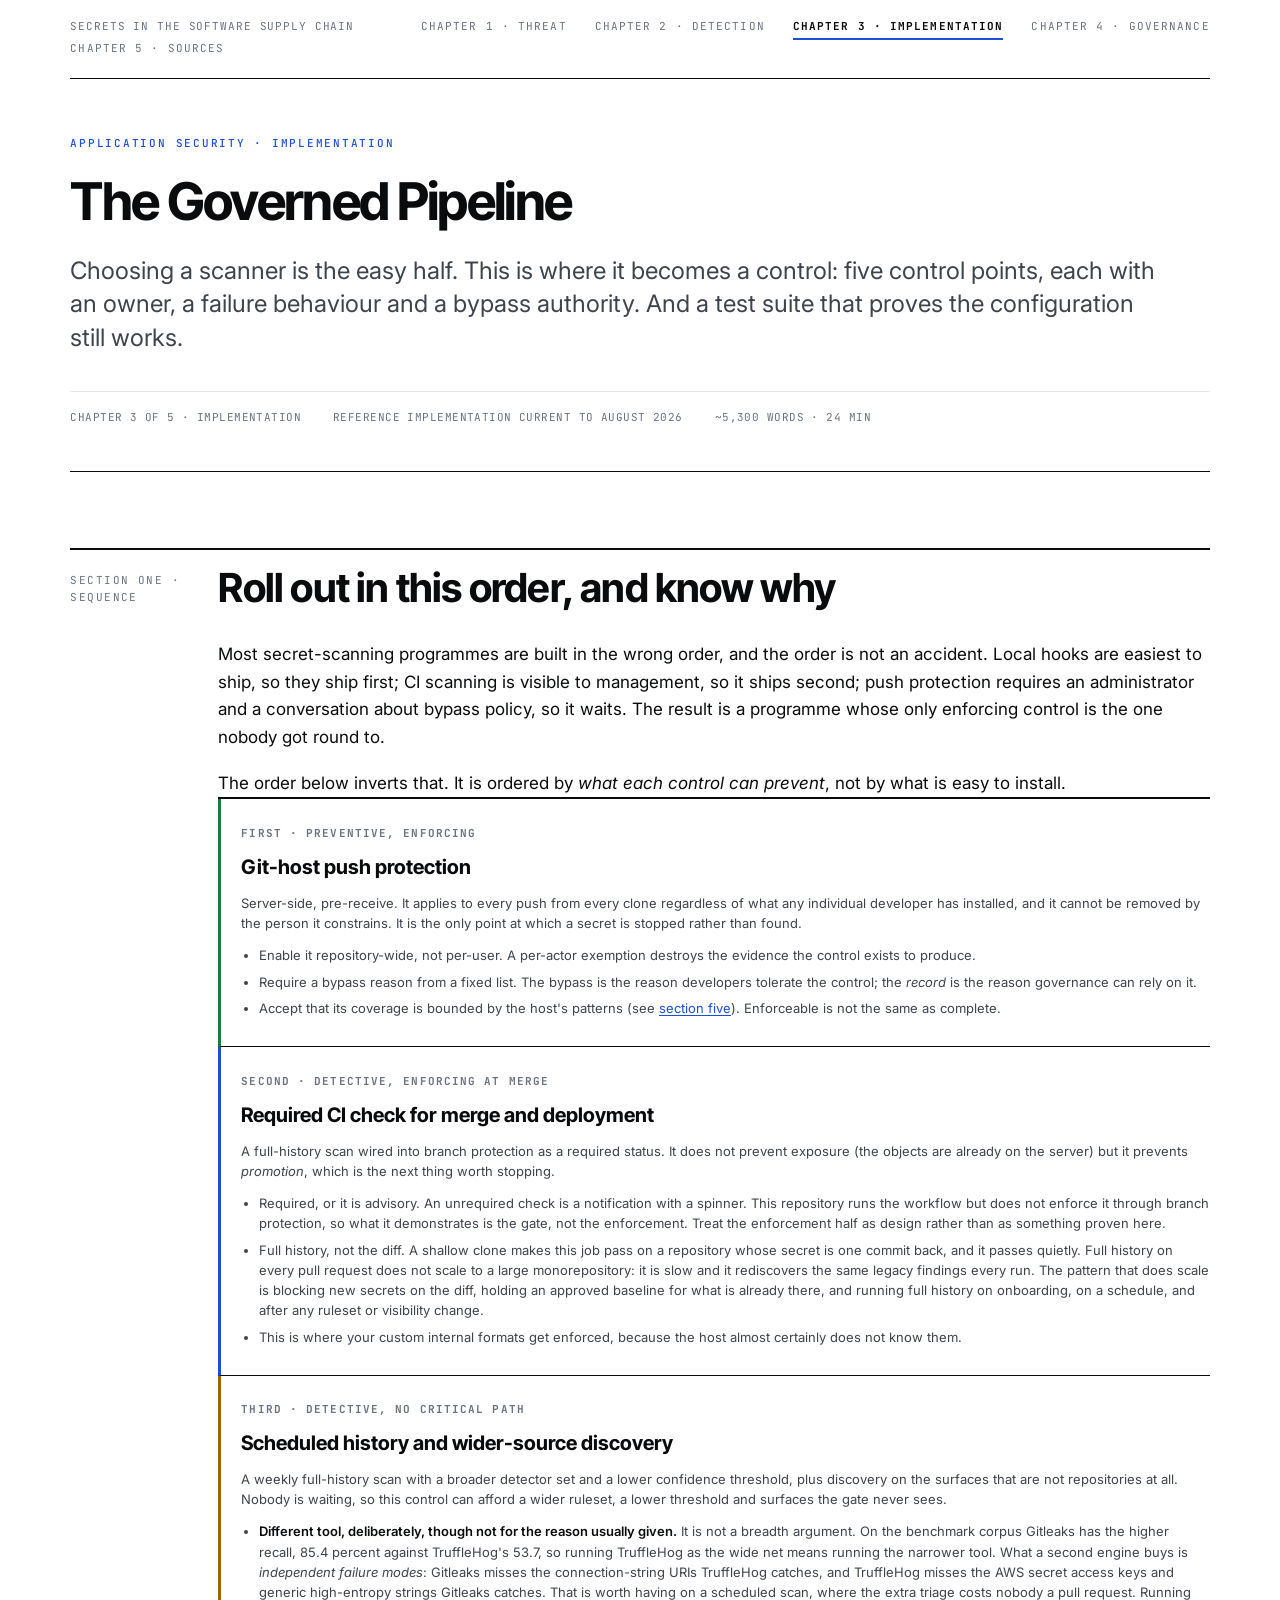
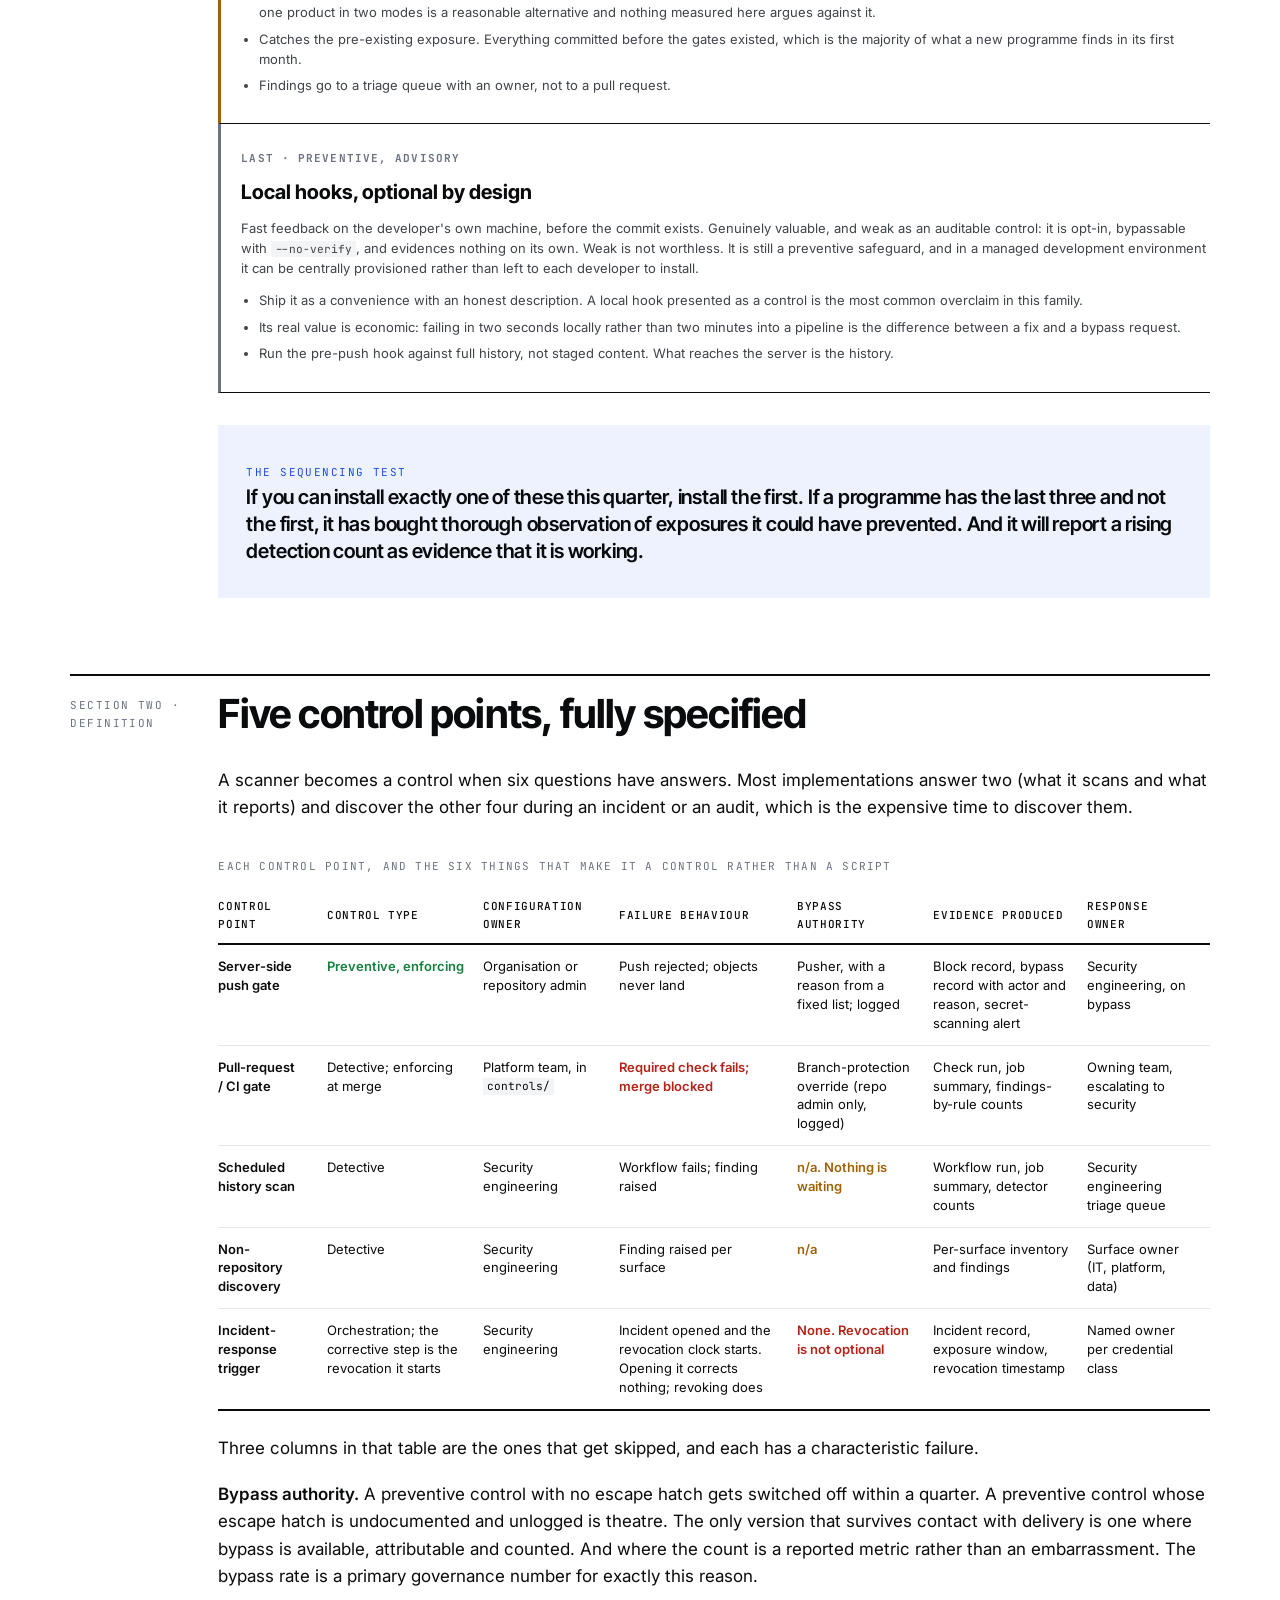
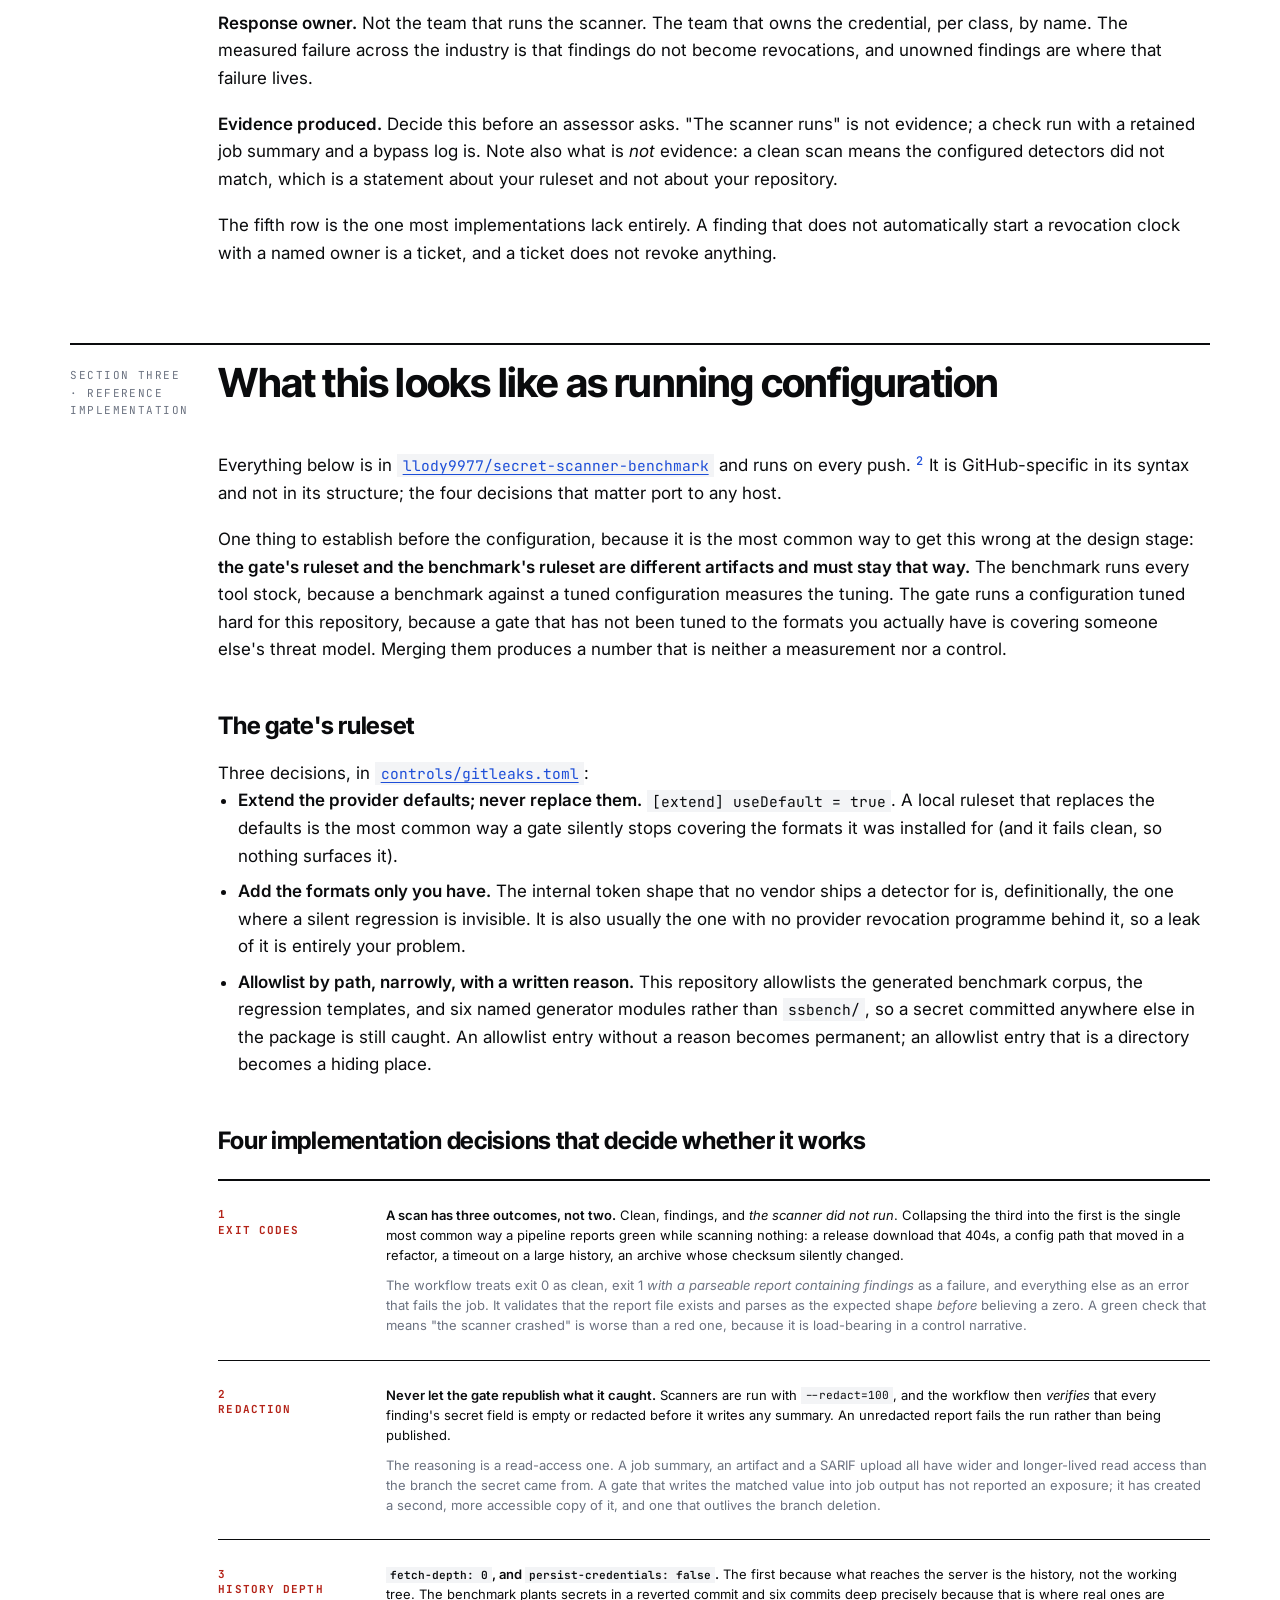
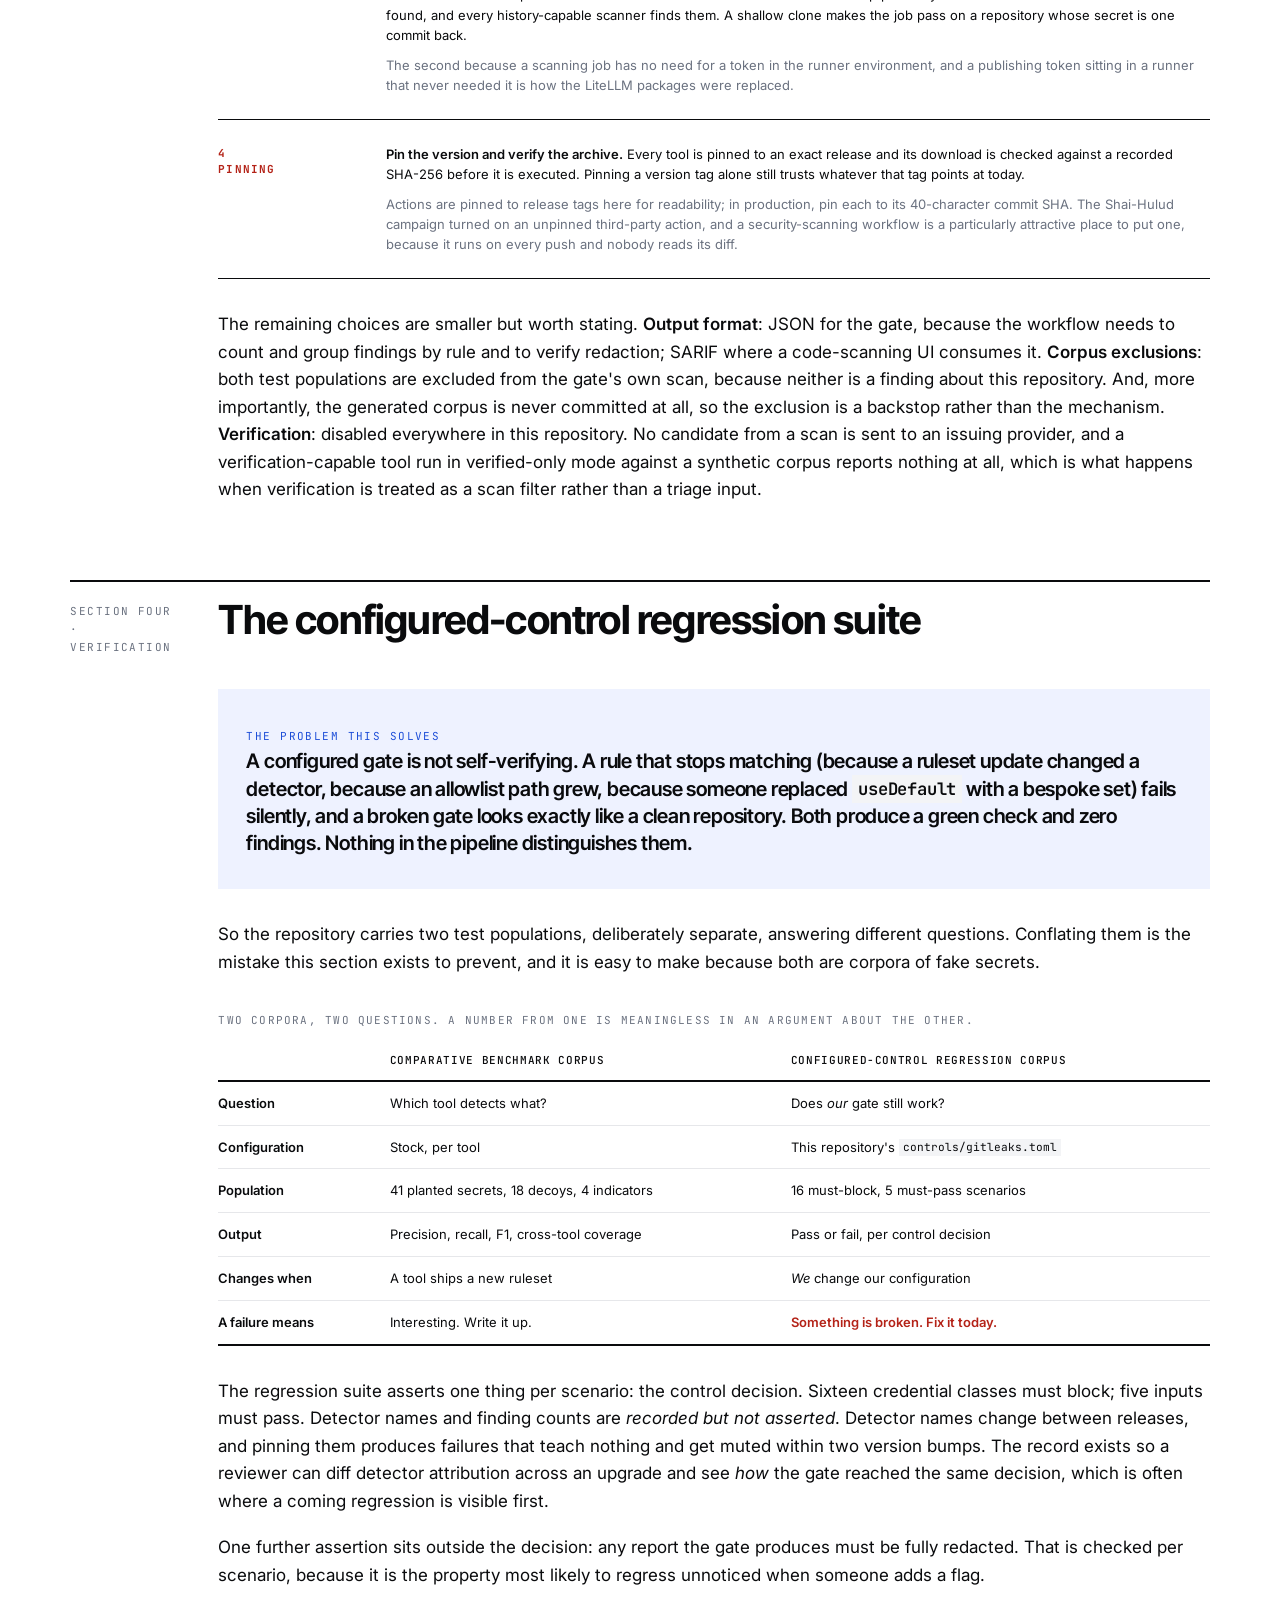
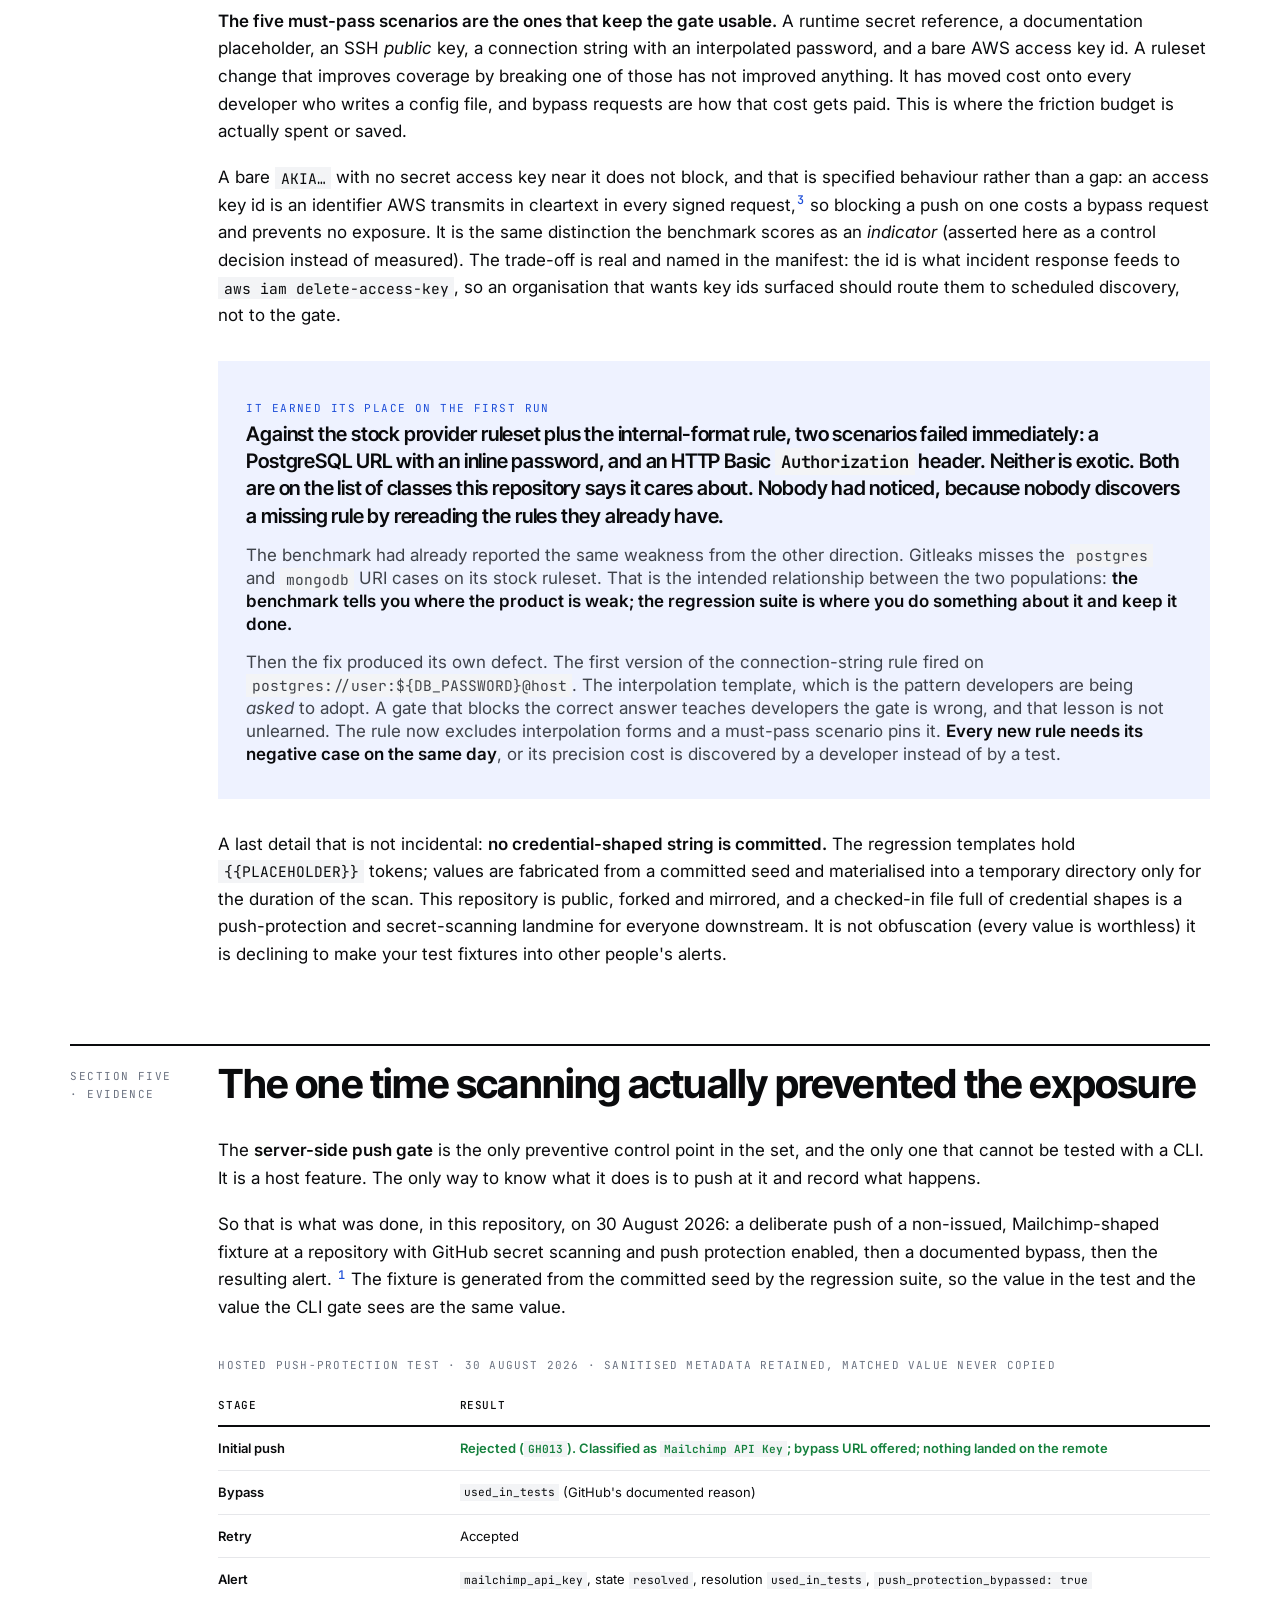
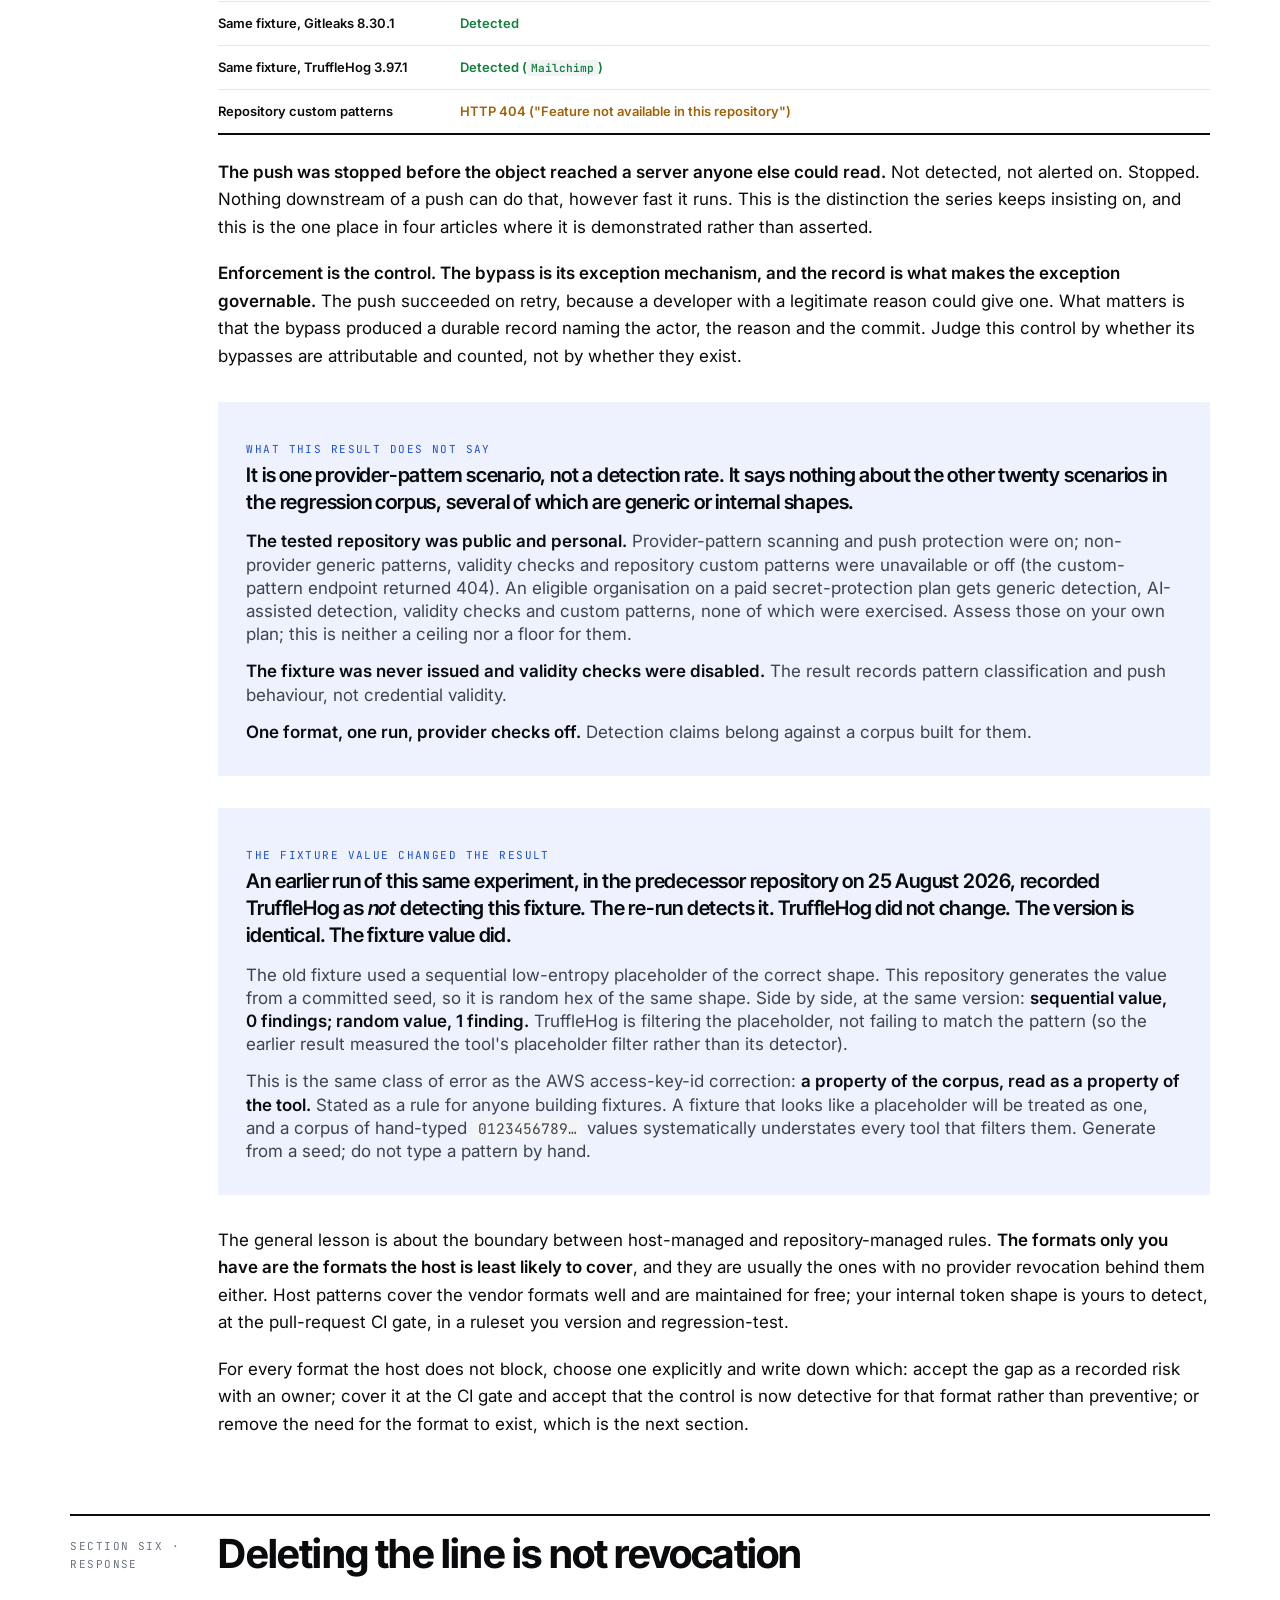
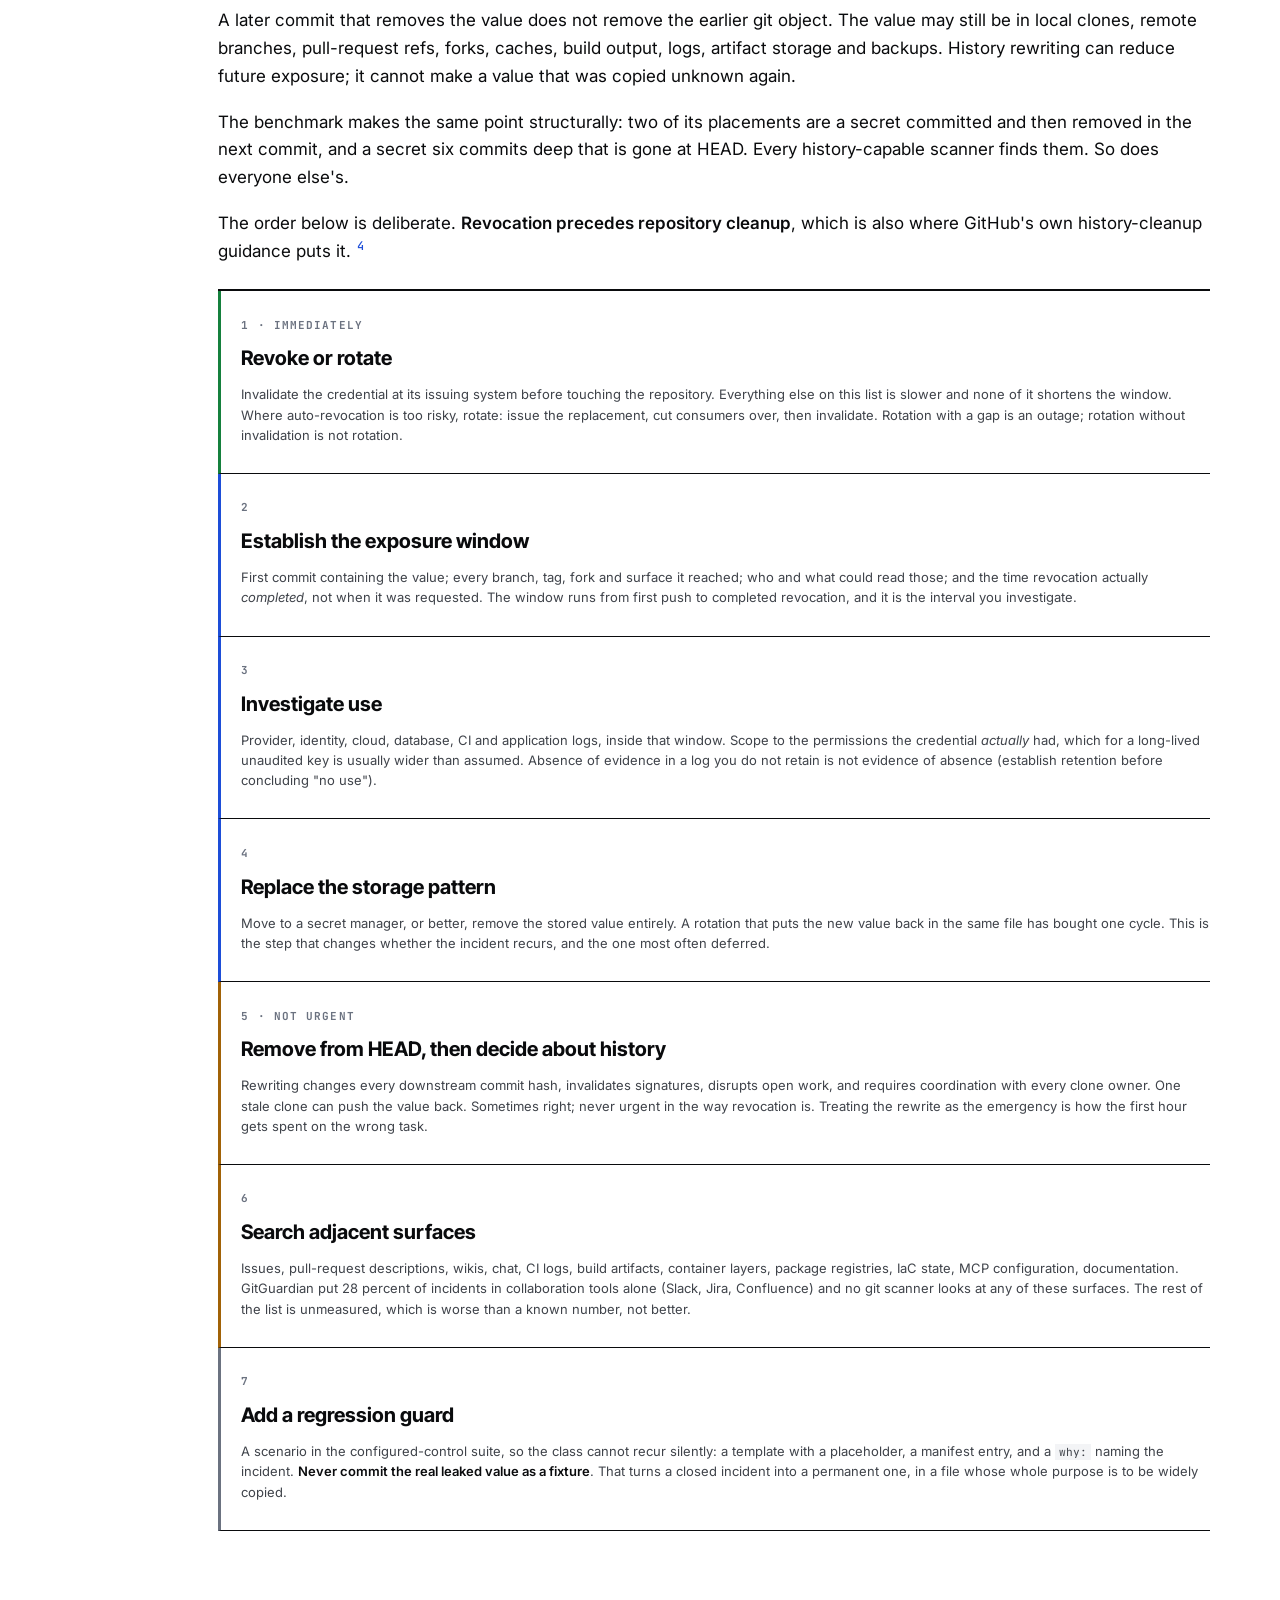
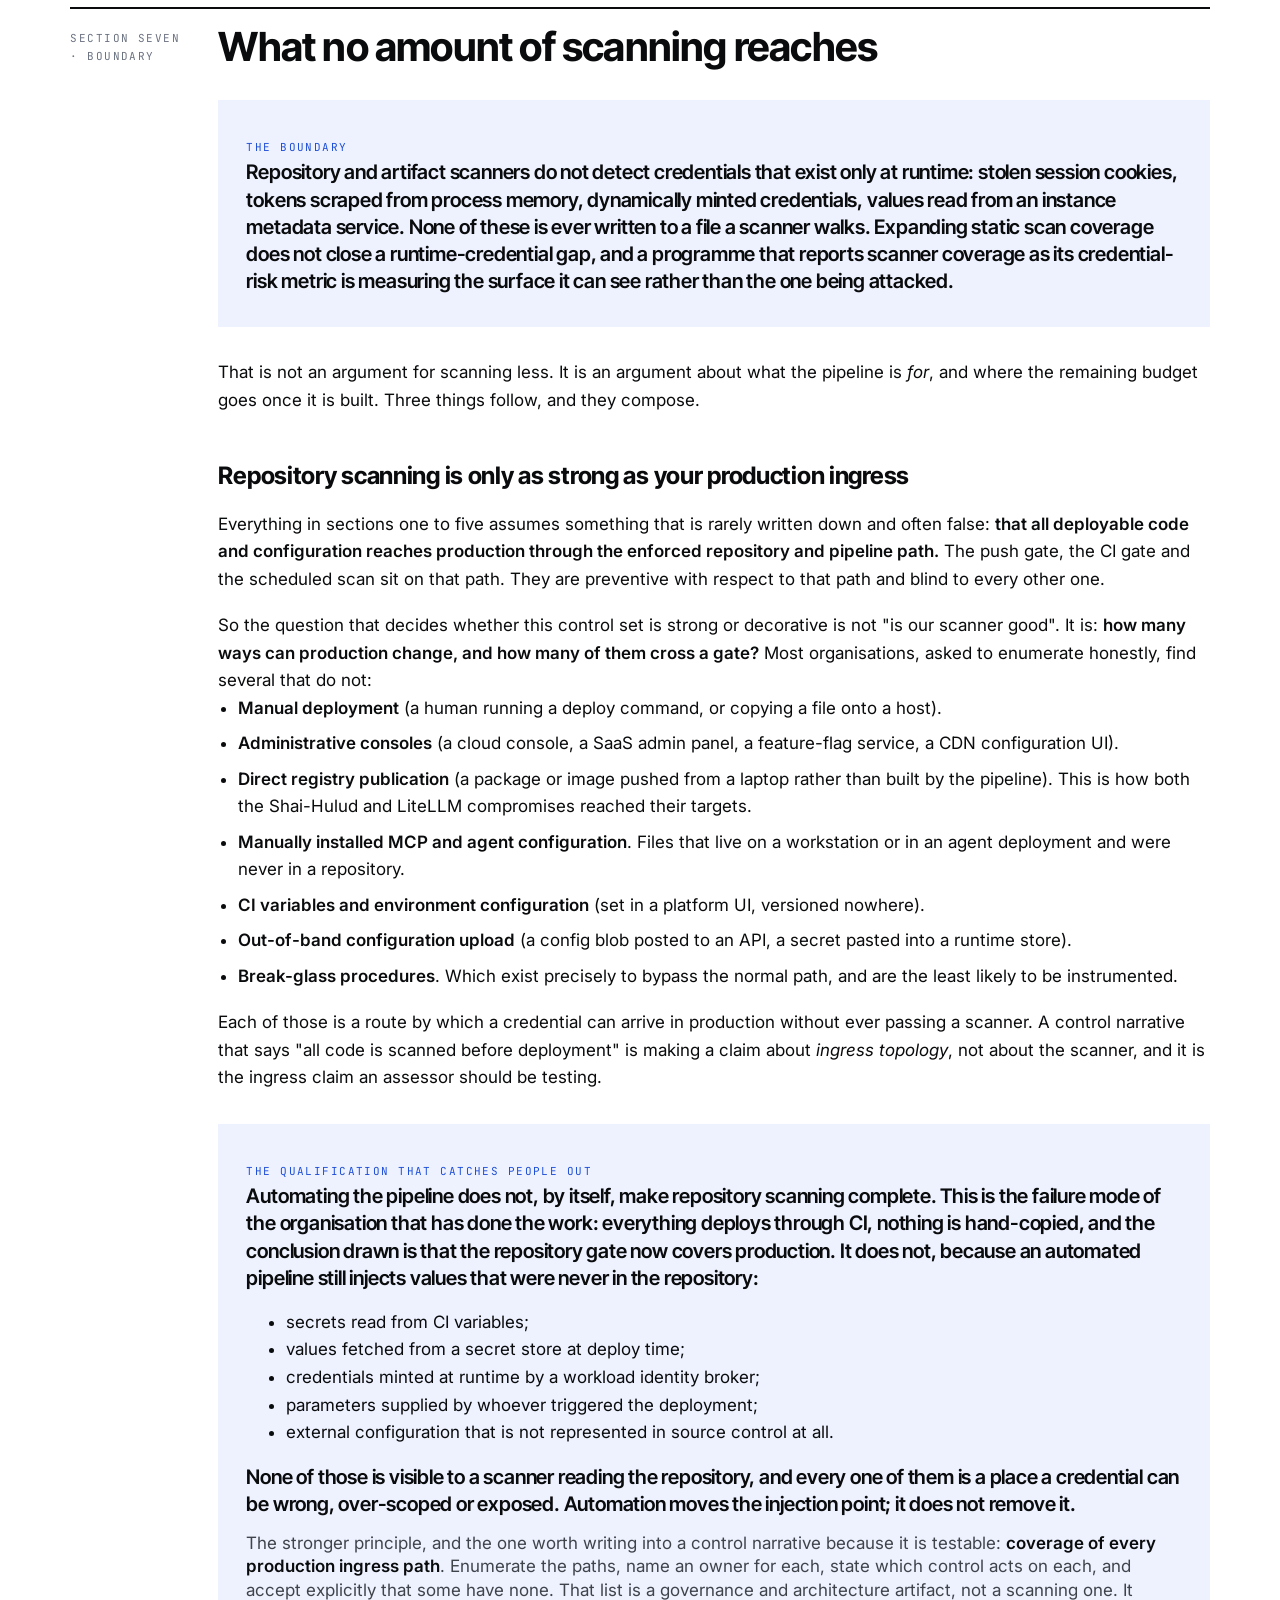
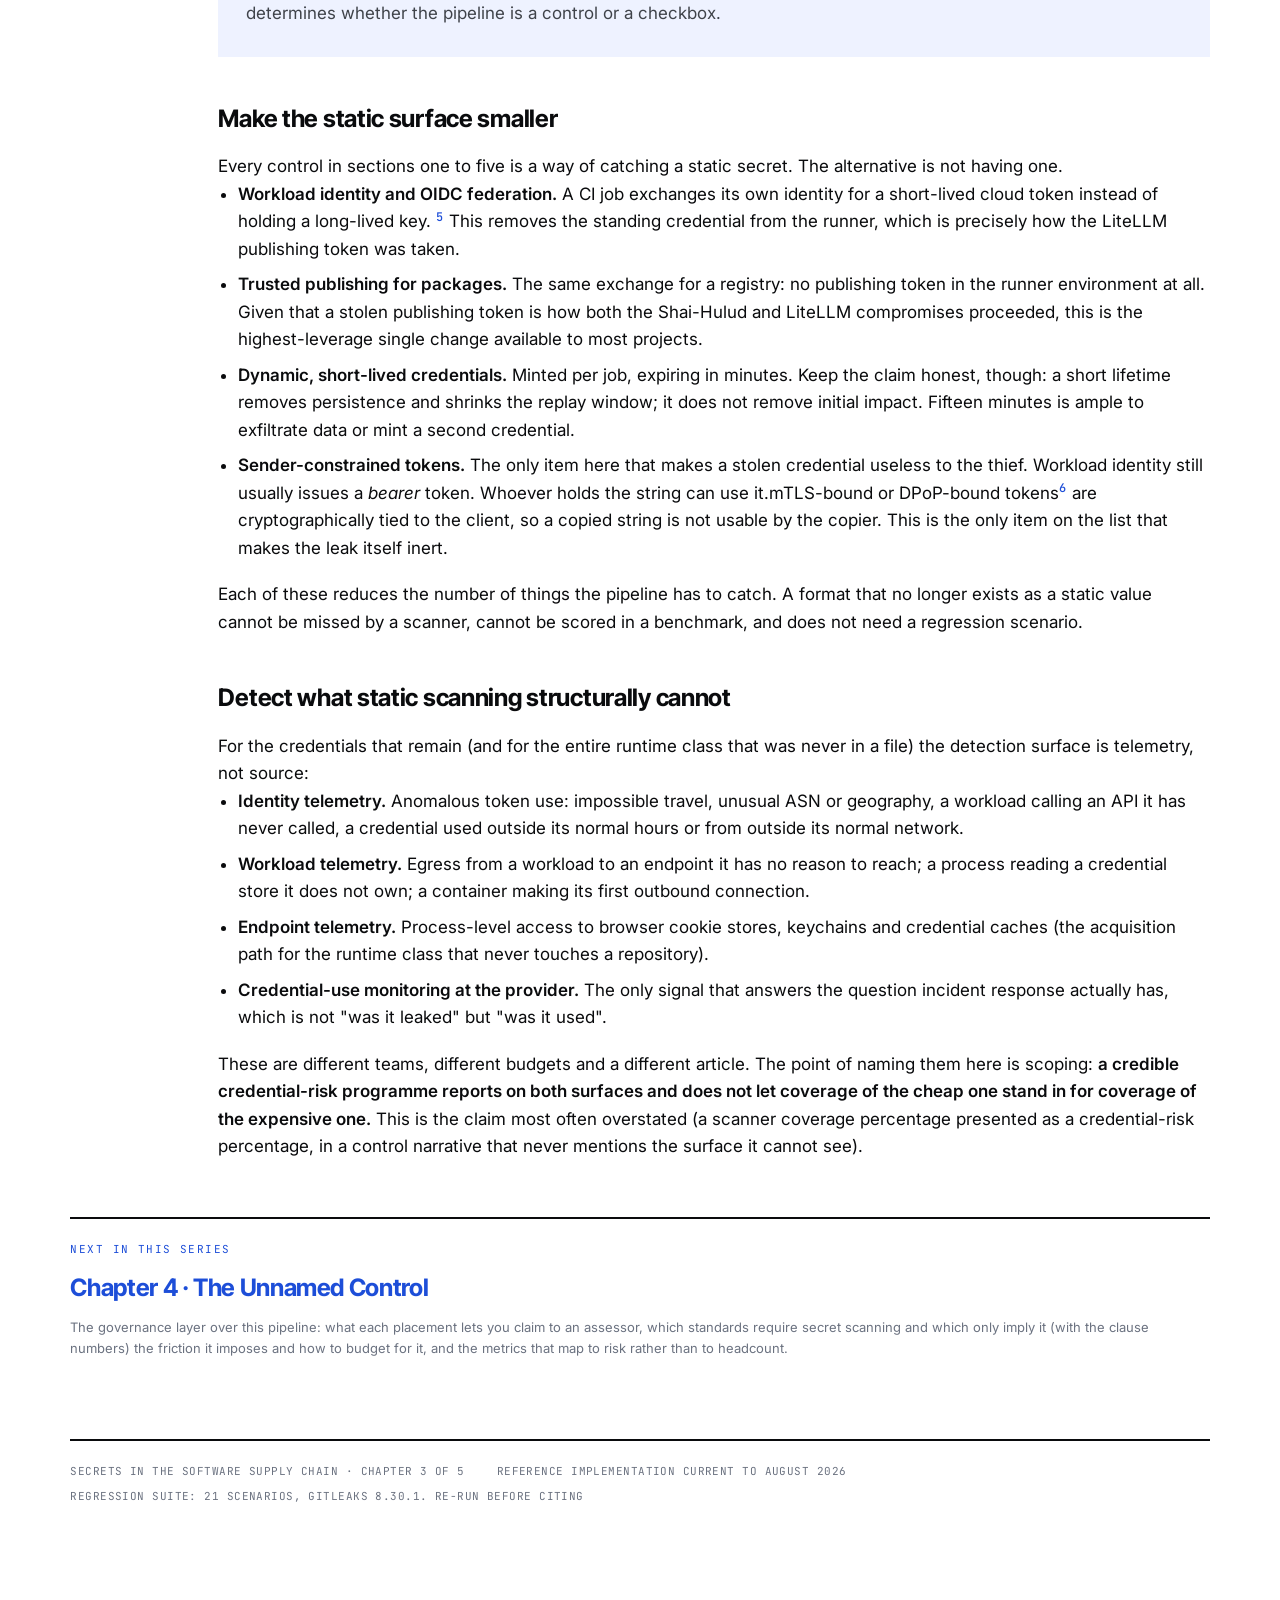
==== commit 03c63b88: "Fix the places where the repository contradicted the chapters Five verified contradictions between w" ====
--- a/docs/governed-pipeline.html
+++ b/docs/governed-pipeline.html
@@ -70,8 +70,8 @@
         <h4>Required CI check for merge and deployment</h4>
         <p>A full-history scan wired into branch protection as a required status. It does not prevent exposure (the objects are already on the server) but it prevents <em>promotion</em>, which is the next thing worth stopping.</p>
         <ul>
-          <li>Required, or it is advisory. An unrequired check is a notification with a spinner.</li>
-          <li>Full history, not the diff. A shallow clone makes this job pass on a repository whose secret is one commit back, and it passes quietly.</li>
+          <li>Required, or it is advisory. An unrequired check is a notification with a spinner. This repository runs the workflow but does not enforce it through branch protection, so what it demonstrates is the gate, not the enforcement. Treat the enforcement half as design rather than as something proven here.</li>
+          <li>Full history, not the diff. A shallow clone makes this job pass on a repository whose secret is one commit back, and it passes quietly. Full history on every pull request does not scale to a large monorepository: it is slow and it rediscovers the same legacy findings every run. The pattern that does scale is blocking new secrets on the diff, holding an approved baseline for what is already there, and running full history on onboarding, on a schedule, and after any ruleset or visibility change.</li>
           <li>This is where your custom internal formats get enforced, because the host almost certainly does not know them.</li>
         </ul>
       </div>
@@ -79,9 +79,9 @@
       <div class="rung" data-tier="3">
         <div class="rung-head"><span class="rung-tier">Third &middot; Detective, no critical path</span></div>
         <h4>Scheduled history and wider-source discovery</h4>
-        <p>A weekly full-history scan with a broader detector set and a lower confidence threshold, plus discovery on the surfaces that are not repositories at all. Nobody is waiting, so this control can afford breadth that would be intolerable at a gate.</p>
+        <p>A weekly full-history scan with a broader detector set and a lower confidence threshold, plus discovery on the surfaces that are not repositories at all. Nobody is waiting, so this control can afford a wider ruleset, a lower threshold and surfaces the gate never sees.</p>
         <ul>
-          <li>Different tool, deliberately. Gate tools optimise for precision; discovery tools should optimise for reach. That difference is measured, not assumed.</li>
+          <li><strong>Different tool, deliberately, though not for the reason usually given.</strong> It is not a breadth argument. On the benchmark corpus Gitleaks has the higher recall, 85.4 percent against TruffleHog's 53.7, so running TruffleHog as the wide net means running the narrower tool. What a second engine buys is <em>independent failure modes</em>: Gitleaks misses the connection-string URIs TruffleHog catches, and TruffleHog misses the AWS secret access keys and generic high-entropy strings Gitleaks catches. That is worth having on a scheduled scan, where the extra triage costs nobody a pull request. Running one product in two modes is a reasonable alternative and nothing measured here argues against it.</li>
           <li>Catches the pre-existing exposure. Everything committed before the gates existed, which is the majority of what a new programme finds in its first month.</li>
           <li>Findings go to a triage queue with an owner, not to a pull request.</li>
         </ul>
@@ -90,7 +90,7 @@
       <div class="rung" data-tier="4">
         <div class="rung-head"><span class="rung-tier">Last &middot; Preventive, advisory</span></div>
         <h4>Local hooks, optional by design</h4>
-        <p>Fast feedback on the developer's own machine, before the commit exists. Genuinely valuable, and genuinely worthless as a control: it is opt-in, bypassable with <code>--no-verify</code>, and evidences nothing.</p>
+        <p>Fast feedback on the developer's own machine, before the commit exists. Genuinely valuable, and weak as an auditable control: it is opt-in, bypassable with <code>--no-verify</code>, and evidences nothing on its own. Weak is not worthless. It is still a preventive safeguard, and in a managed development environment it can be centrally provisioned rather than left to each developer to install.</p>
         <ul>
           <li>Ship it as a convenience with an honest description. A local hook presented as a control is the most common overclaim in this family.</li>
           <li>Its real value is economic: failing in two seconds locally rather than two minutes into a pipeline is the difference between a fix and a bypass request.</li>
@@ -169,9 +169,9 @@
           </tr>
           <tr>
             <th scope="row">Incident-response trigger</th>
-            <td>Corrective</td>
+            <td>Orchestration; the corrective step is the revocation it starts</td>
             <td>Security engineering</td>
-            <td>Incident opened; revocation clock starts</td>
+            <td>Incident opened and the revocation clock starts. Opening it corrects nothing; revoking does</td>
             <td class="no">None. Revocation is not optional</td>
             <td>Incident record, exposure window, revocation timestamp</td>
             <td>Named owner per credential class</td>
@@ -331,7 +331,7 @@
 
     <div class="col flow" style="margin-top:1.5rem">
       <p><strong>The push was stopped before the object reached a server anyone else could read.</strong> Not detected, not alerted on. Stopped. Nothing downstream of a push can do that, however fast it runs. This is the distinction the series keeps insisting on, and this is the one place in four articles where it is demonstrated rather than asserted.</p>
-      <p><strong>The bypass is the control, not the hole in it.</strong> The push succeeded on retry, because a developer with a legitimate reason could give one. What matters is that the bypass produced a durable record naming the actor, the reason and the commit. Judge this control by whether its bypasses are attributable and counted, not by whether they exist.</p>
+      <p><strong>Enforcement is the control. The bypass is its exception mechanism, and the record is what makes the exception governable.</strong> The push succeeded on retry, because a developer with a legitimate reason could give one. What matters is that the bypass produced a durable record naming the actor, the reason and the commit. Judge this control by whether its bypasses are attributable and counted, not by whether they exist.</p>
     </div>
 
     <div class="verdict" style="margin-top:2rem">
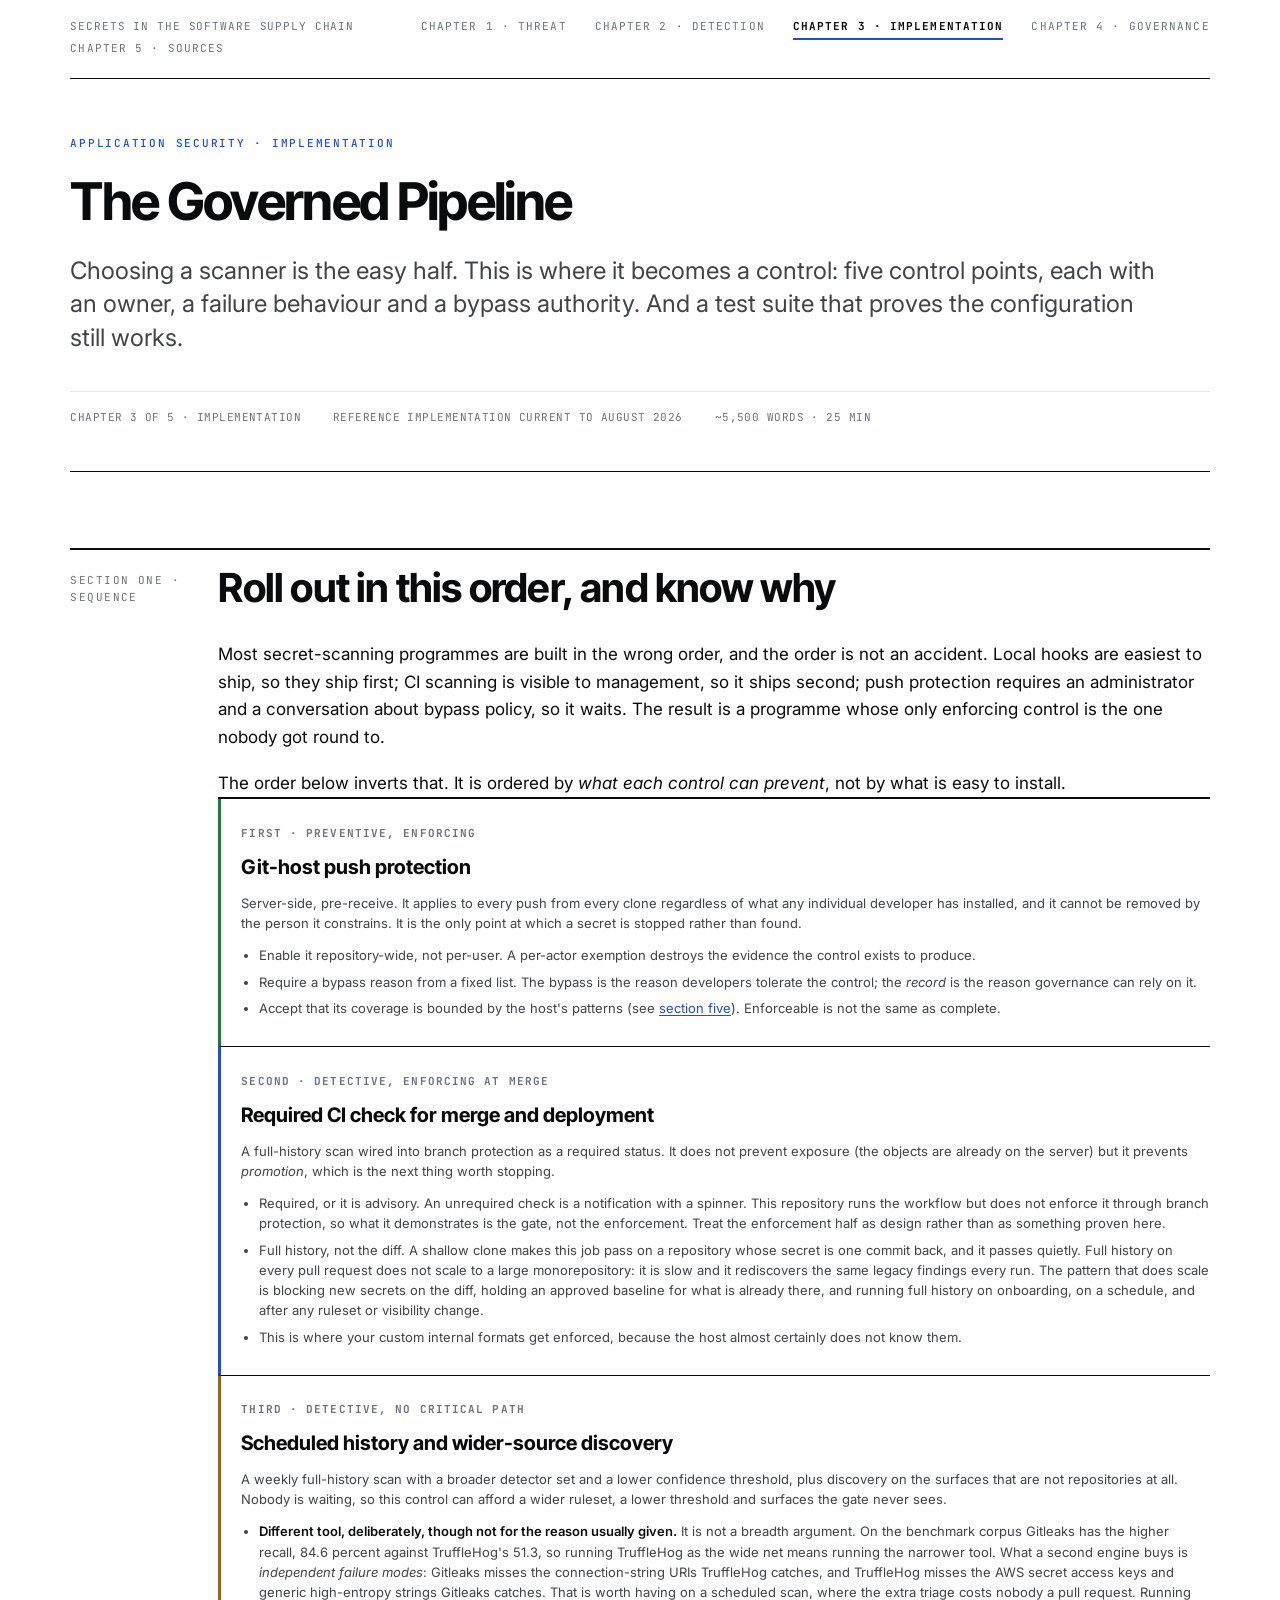
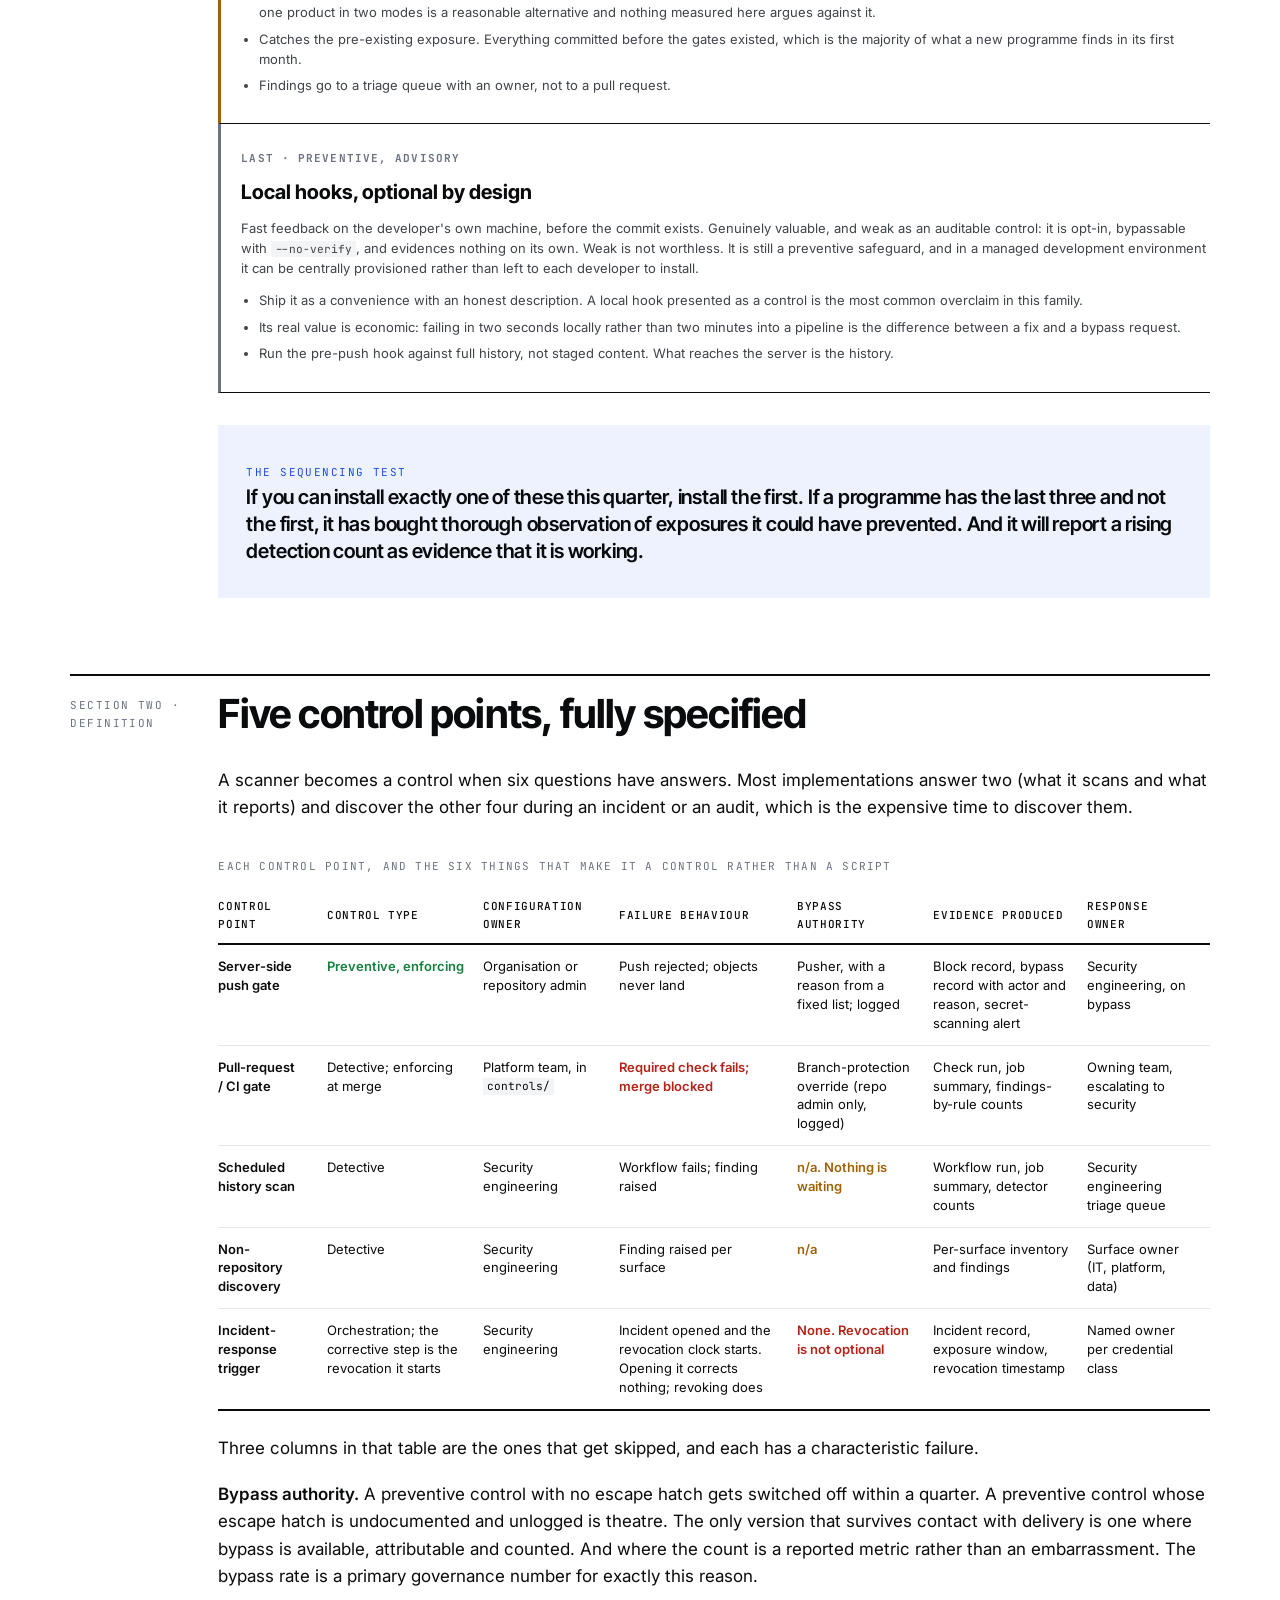
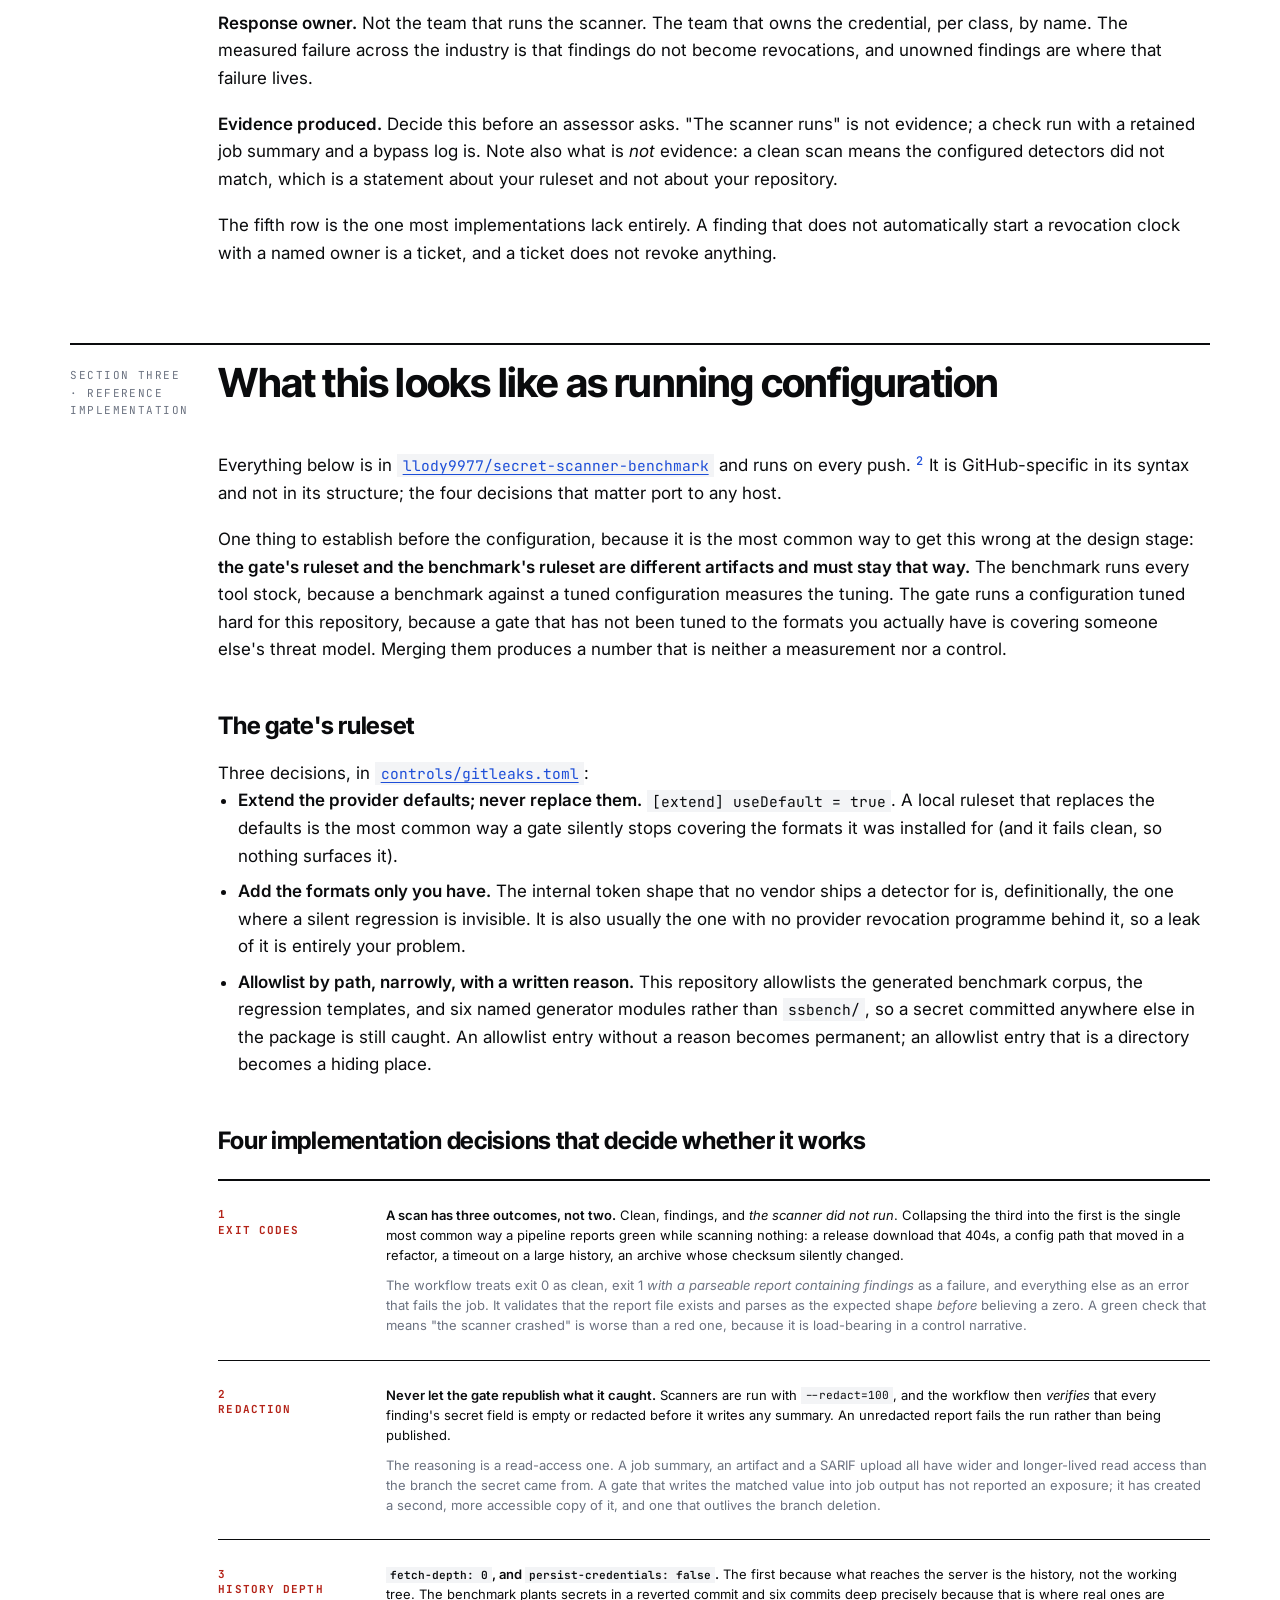
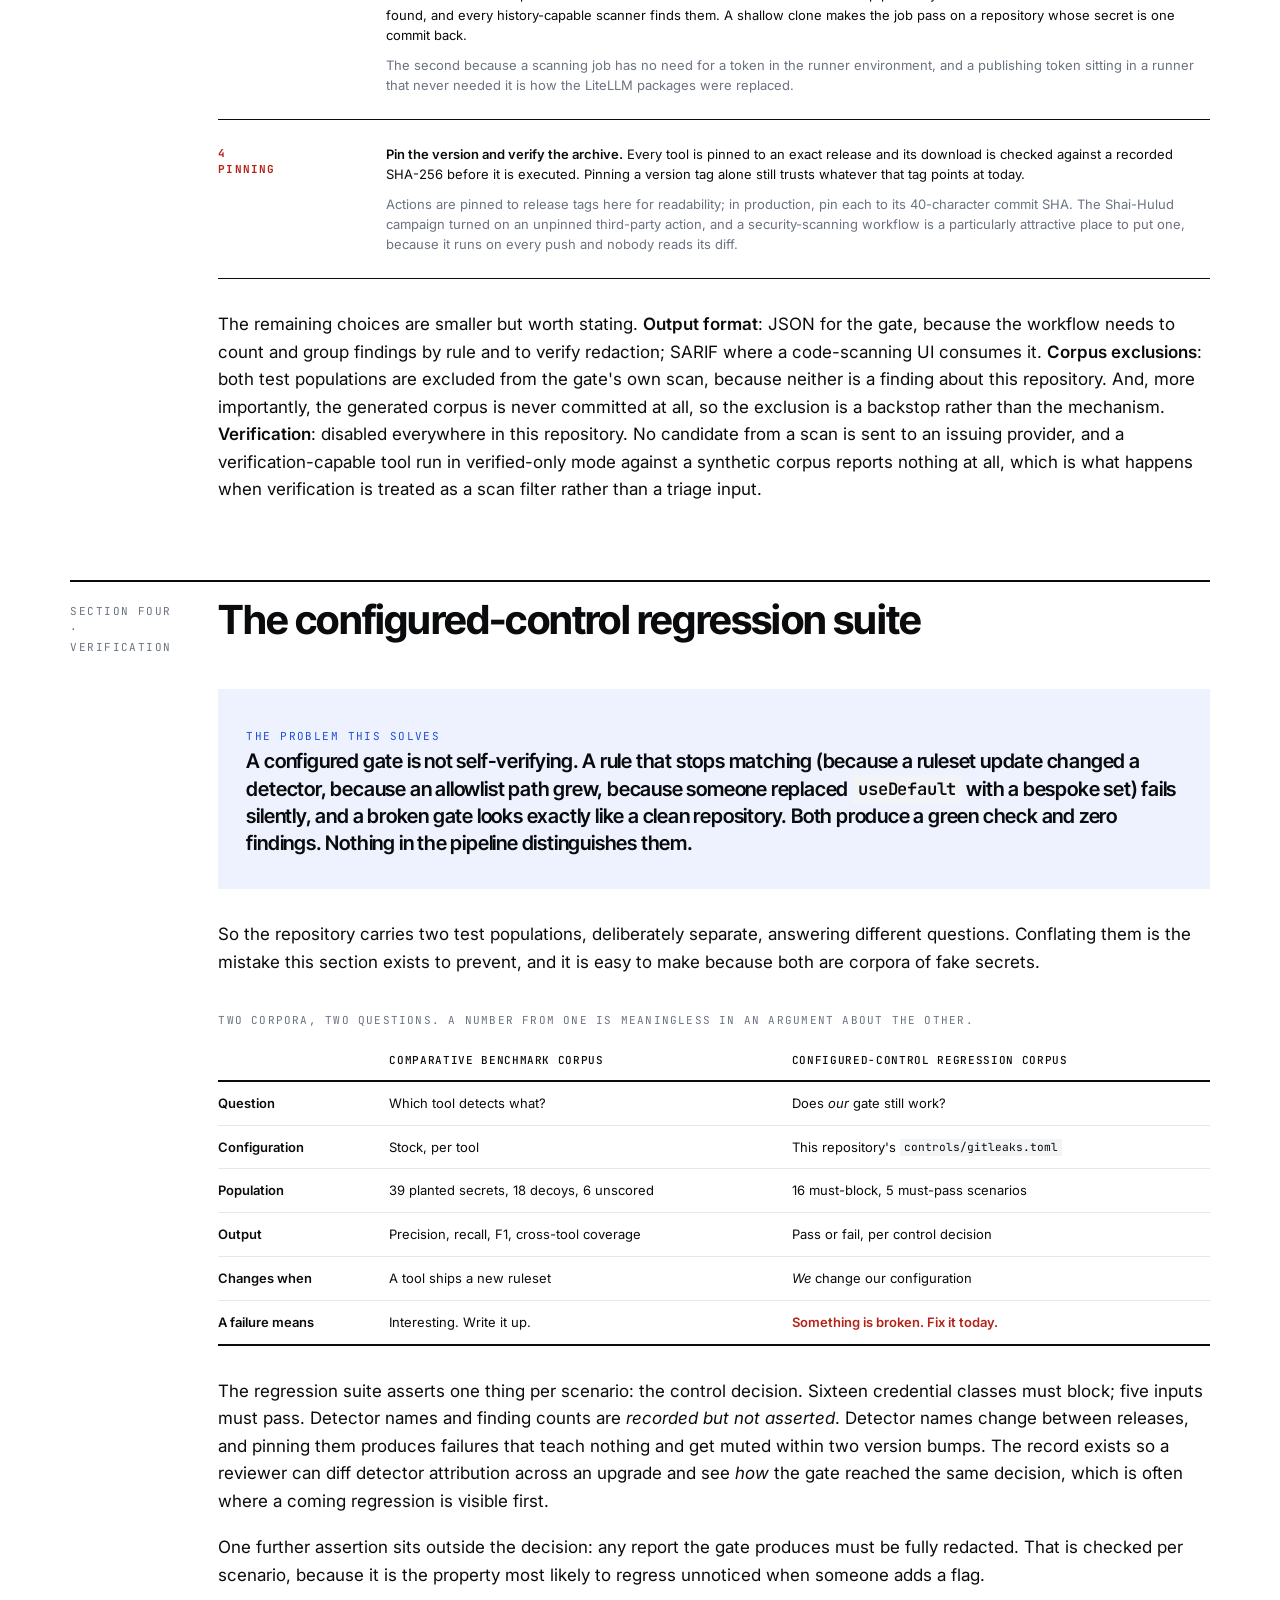
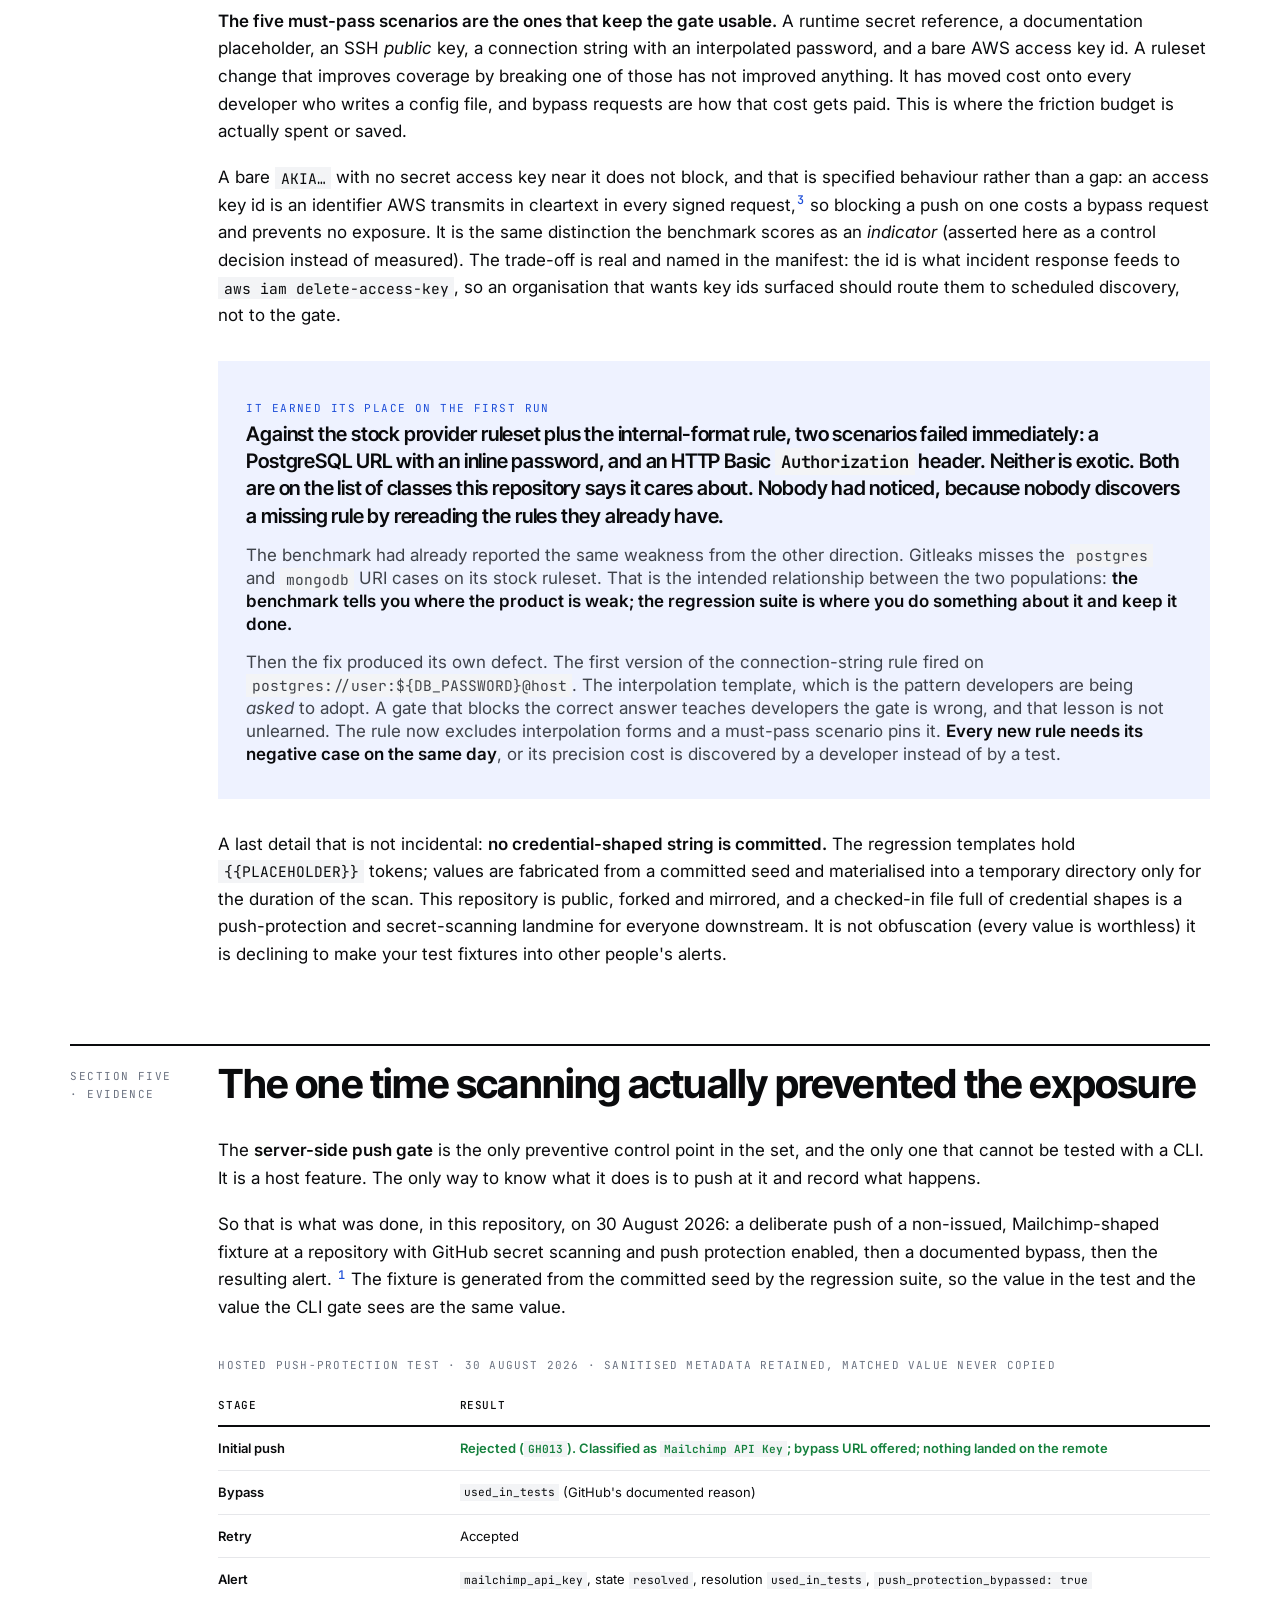
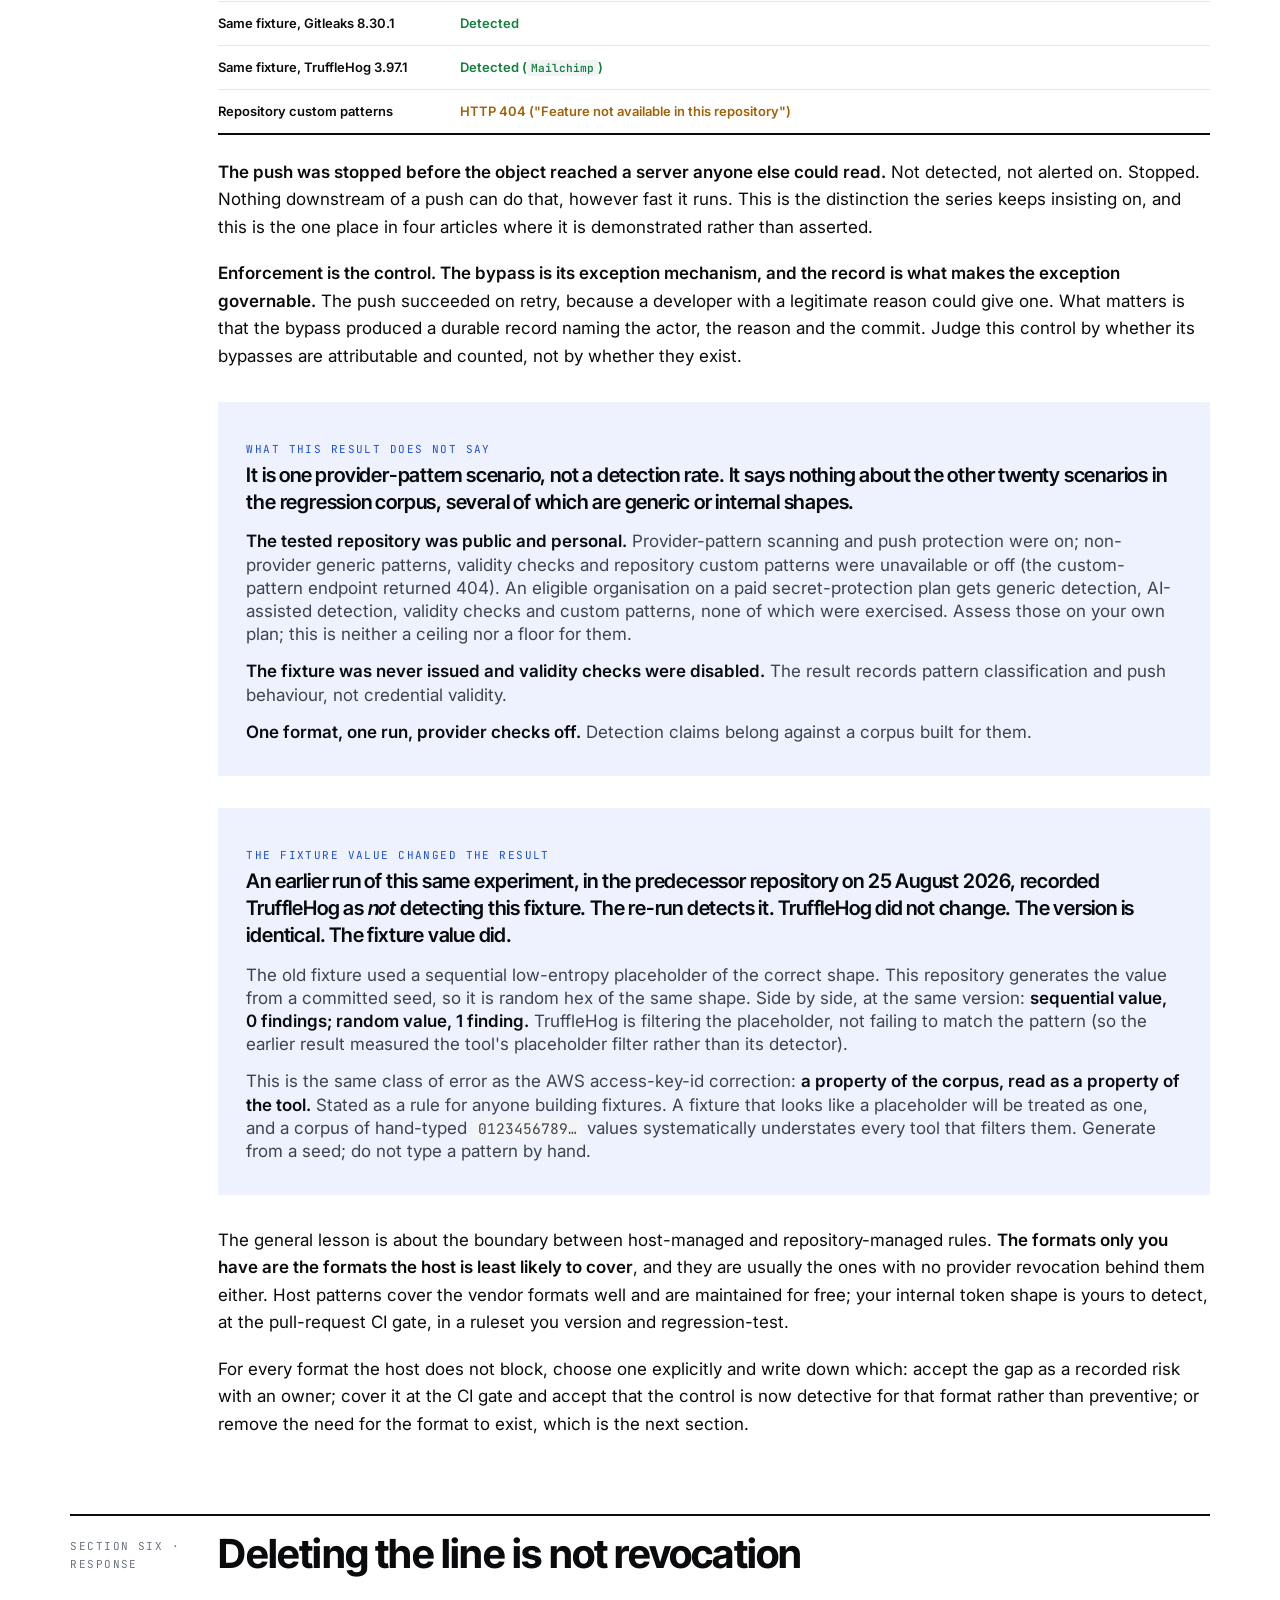
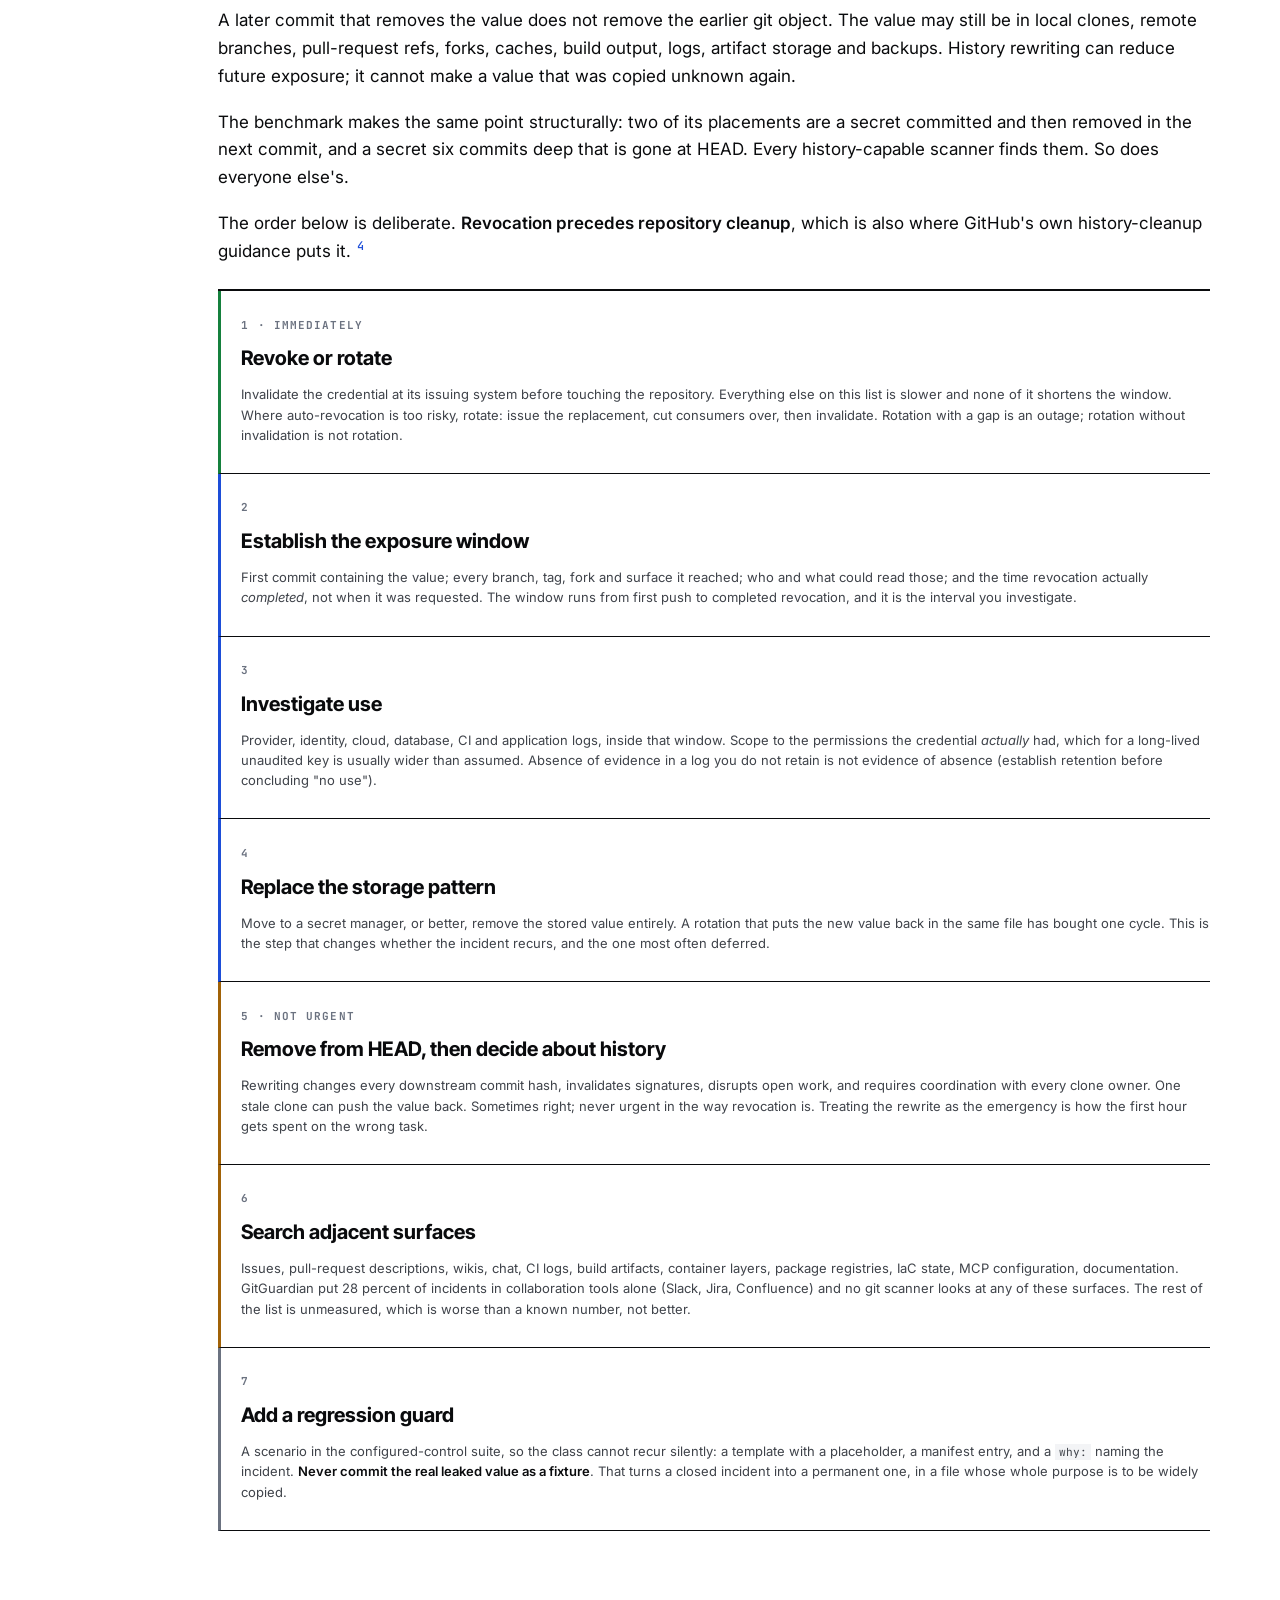
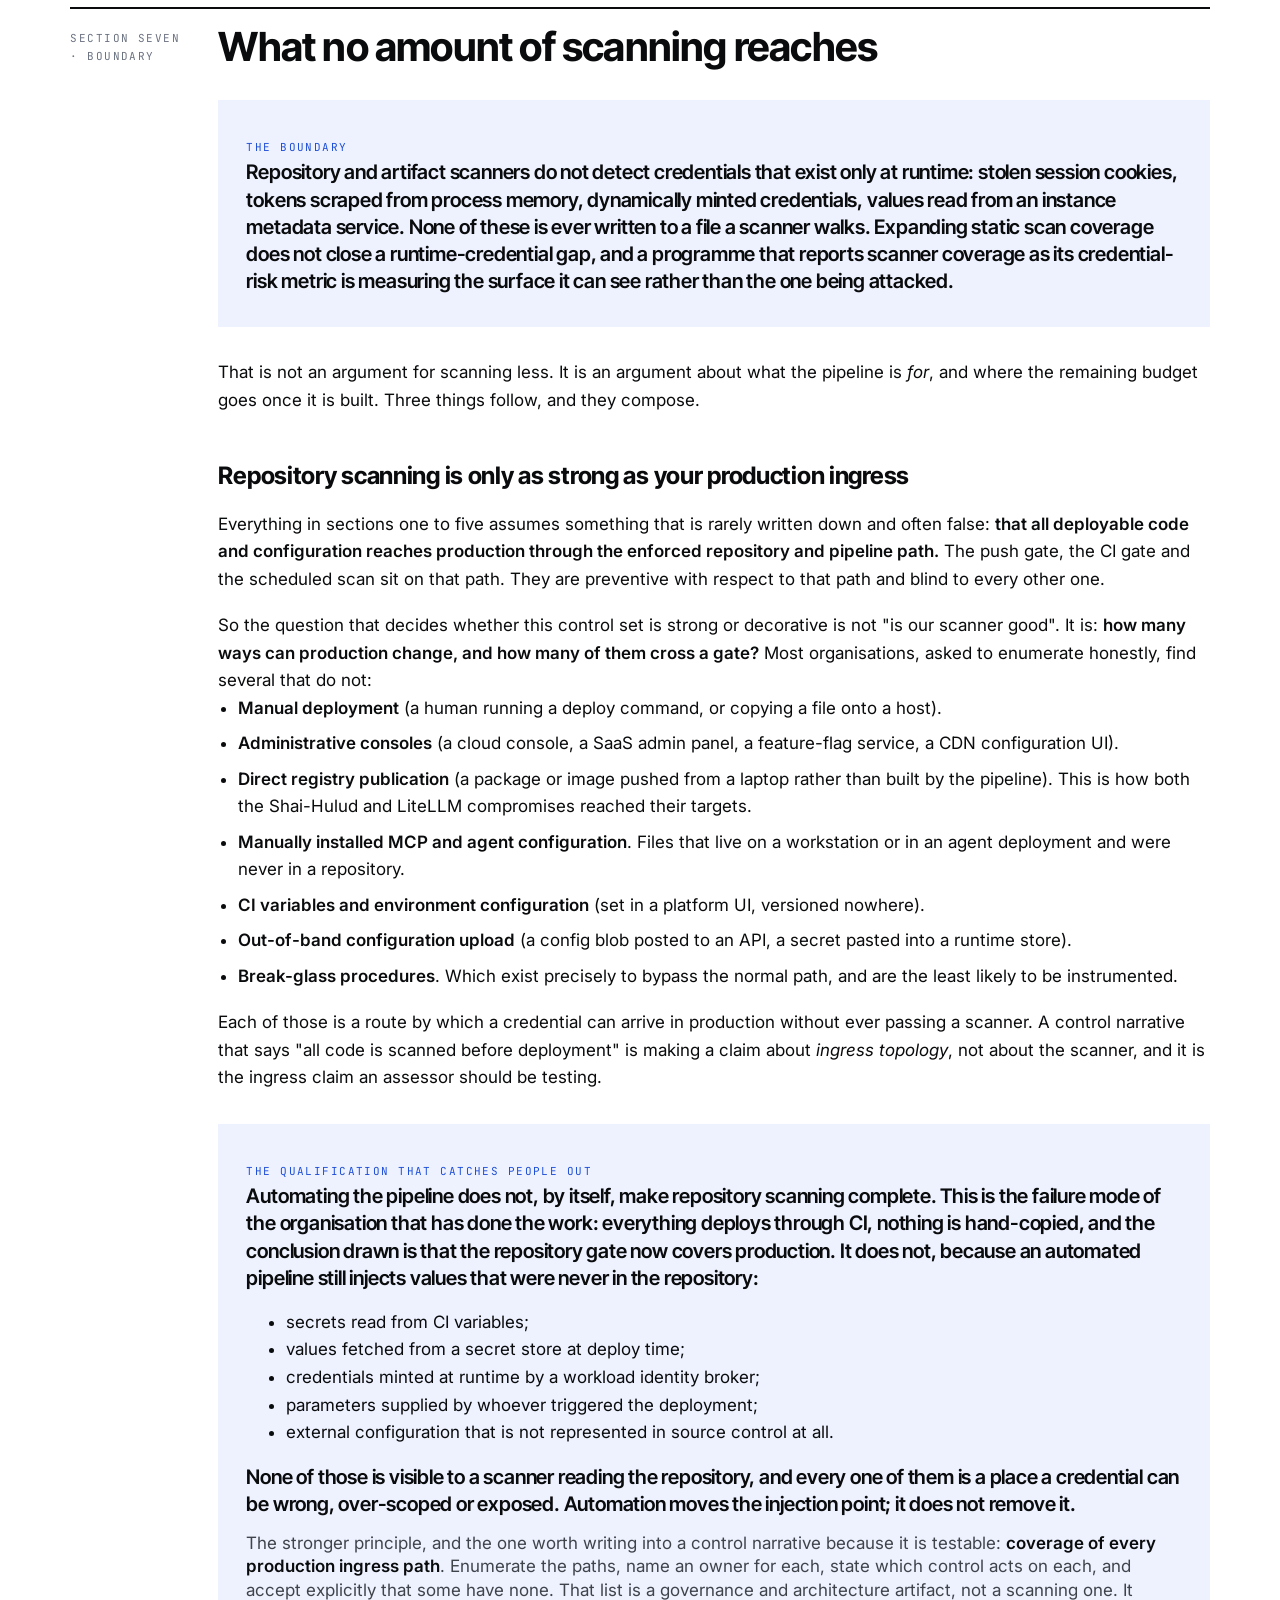
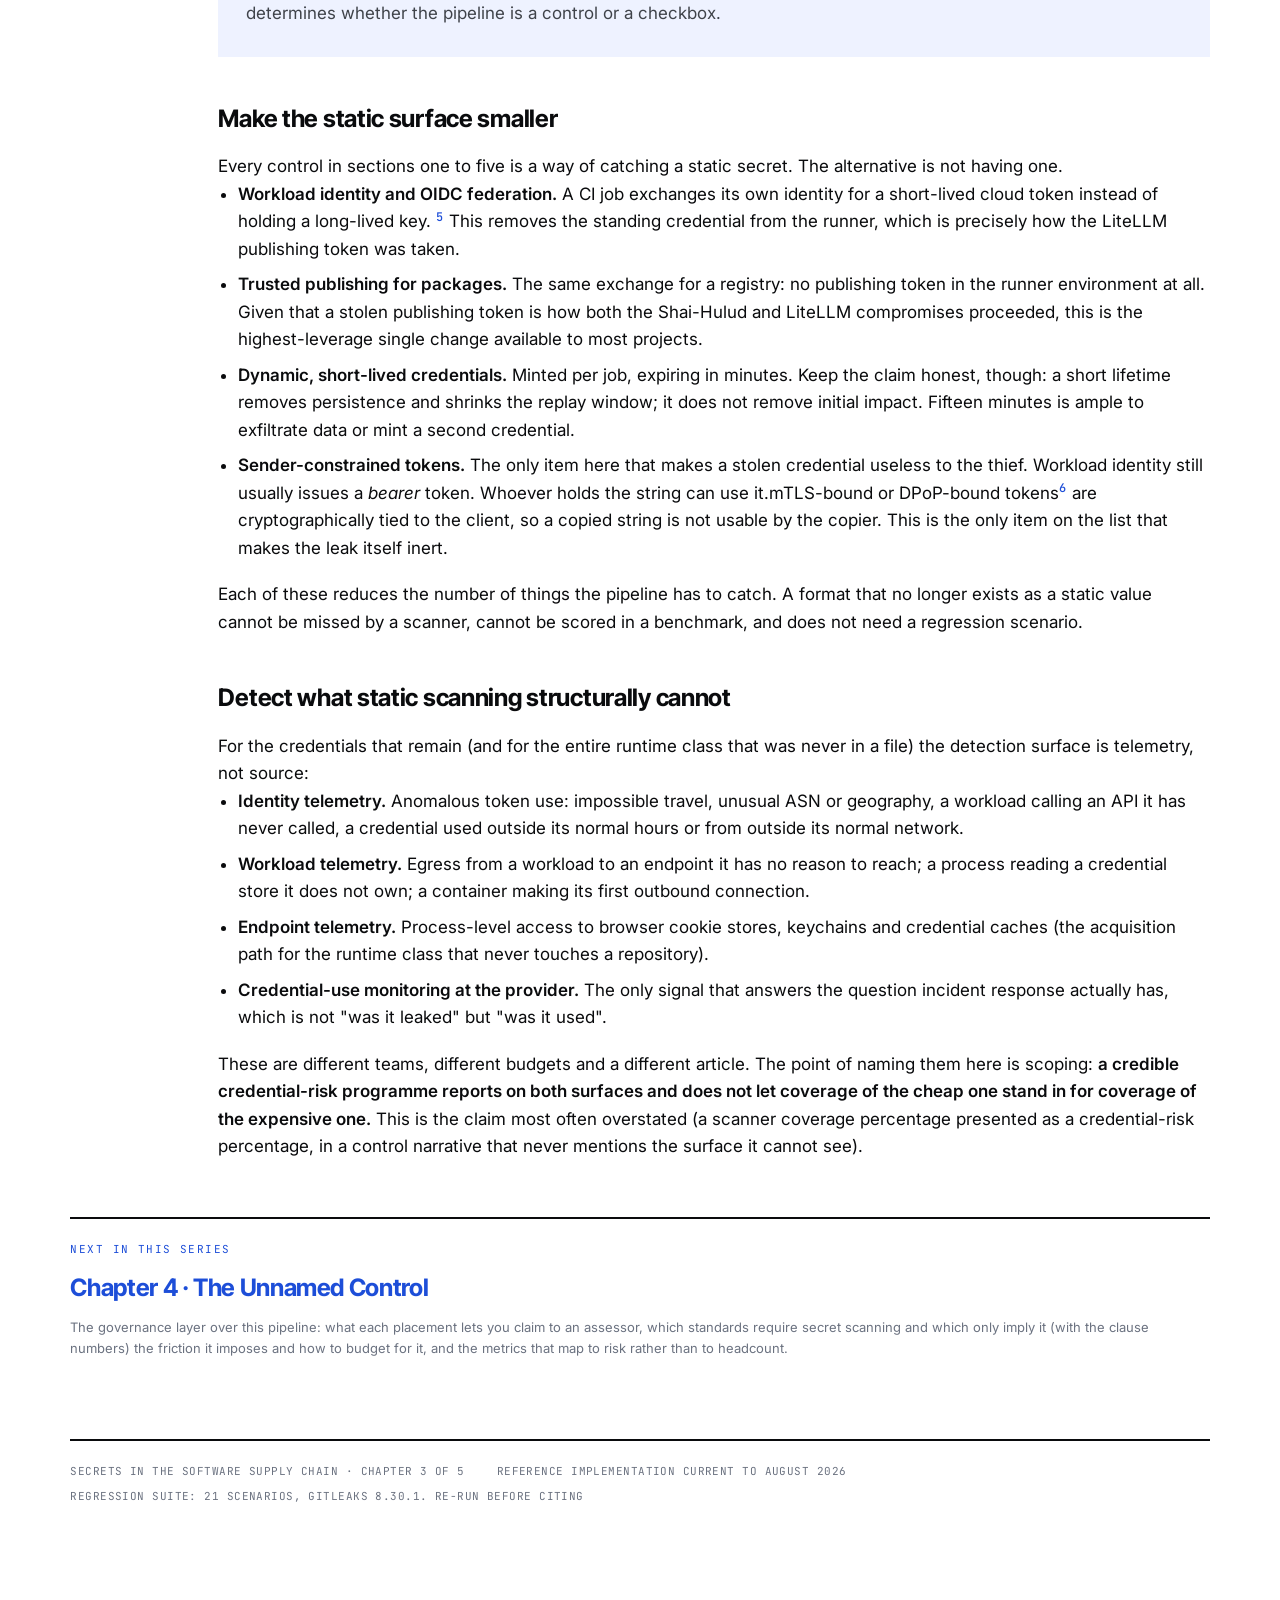
==== commit e6bfba54: "Run #7: rescore against the corrected ground truth The malformed-token correction changes every numb" ====
--- a/docs/governed-pipeline.html
+++ b/docs/governed-pipeline.html
@@ -35,7 +35,7 @@
     <div class="byline">
       <span>Chapter 3 of 5 &middot; Implementation</span>
       <span>Reference implementation current to August 2026</span>
-      <span>~5,300 words &middot; 24 min</span>
+      <span>~5,500 words &middot; 25 min</span>
     </div>
   </header>
 
@@ -81,7 +81,7 @@
         <h4>Scheduled history and wider-source discovery</h4>
         <p>A weekly full-history scan with a broader detector set and a lower confidence threshold, plus discovery on the surfaces that are not repositories at all. Nobody is waiting, so this control can afford a wider ruleset, a lower threshold and surfaces the gate never sees.</p>
         <ul>
-          <li><strong>Different tool, deliberately, though not for the reason usually given.</strong> It is not a breadth argument. On the benchmark corpus Gitleaks has the higher recall, 85.4 percent against TruffleHog's 53.7, so running TruffleHog as the wide net means running the narrower tool. What a second engine buys is <em>independent failure modes</em>: Gitleaks misses the connection-string URIs TruffleHog catches, and TruffleHog misses the AWS secret access keys and generic high-entropy strings Gitleaks catches. That is worth having on a scheduled scan, where the extra triage costs nobody a pull request. Running one product in two modes is a reasonable alternative and nothing measured here argues against it.</li>
+          <li><strong>Different tool, deliberately, though not for the reason usually given.</strong> It is not a breadth argument. On the benchmark corpus Gitleaks has the higher recall, 84.6 percent against TruffleHog's 51.3, so running TruffleHog as the wide net means running the narrower tool. What a second engine buys is <em>independent failure modes</em>: Gitleaks misses the connection-string URIs TruffleHog catches, and TruffleHog misses the AWS secret access keys and generic high-entropy strings Gitleaks catches. That is worth having on a scheduled scan, where the extra triage costs nobody a pull request. Running one product in two modes is a reasonable alternative and nothing measured here argues against it.</li>
           <li>Catches the pre-existing exposure. Everything committed before the gates existed, which is the majority of what a new programme finds in its first month.</li>
           <li>Findings go to a triage queue with an owner, not to a pull request.</li>
         </ul>
@@ -274,7 +274,7 @@
         <tbody>
           <tr><th scope="row">Question</th><td>Which tool detects what?</td><td>Does <em>our</em> gate still work?</td></tr>
           <tr><th scope="row">Configuration</th><td>Stock, per tool</td><td>This repository's <code>controls/gitleaks.toml</code></td></tr>
-          <tr><th scope="row">Population</th><td>41 planted secrets, 18 decoys, 4 indicators</td><td>16 must-block, 5 must-pass scenarios</td></tr>
+          <tr><th scope="row">Population</th><td>39 planted secrets, 18 decoys, 6 unscored</td><td>16 must-block, 5 must-pass scenarios</td></tr>
           <tr><th scope="row">Output</th><td>Precision, recall, F1, cross-tool coverage</td><td>Pass or fail, per control decision</td></tr>
           <tr><th scope="row">Changes when</th><td>A tool ships a new ruleset</td><td><em>We</em> change our configuration</td></tr>
           <tr><th scope="row">A failure means</th><td>Interesting. Write it up.</td><td class="no">Something is broken. Fix it today.</td></tr>
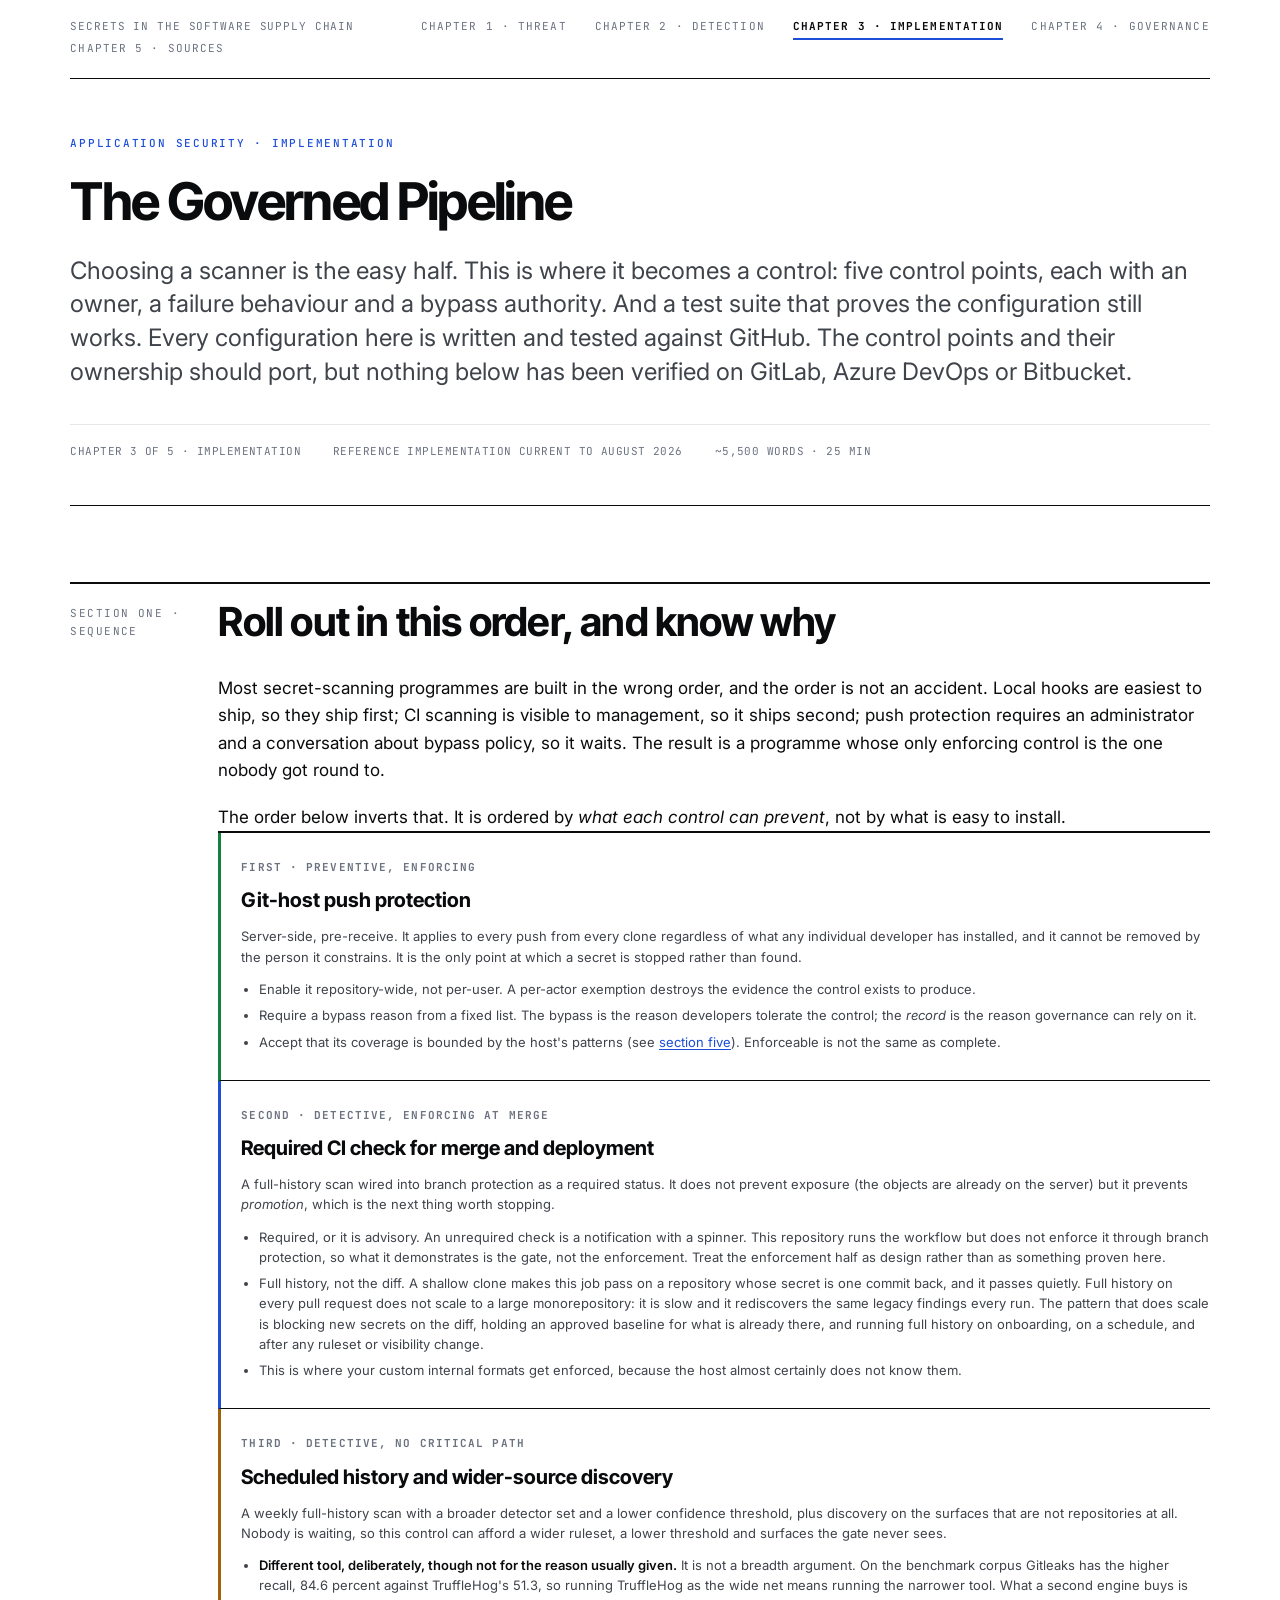
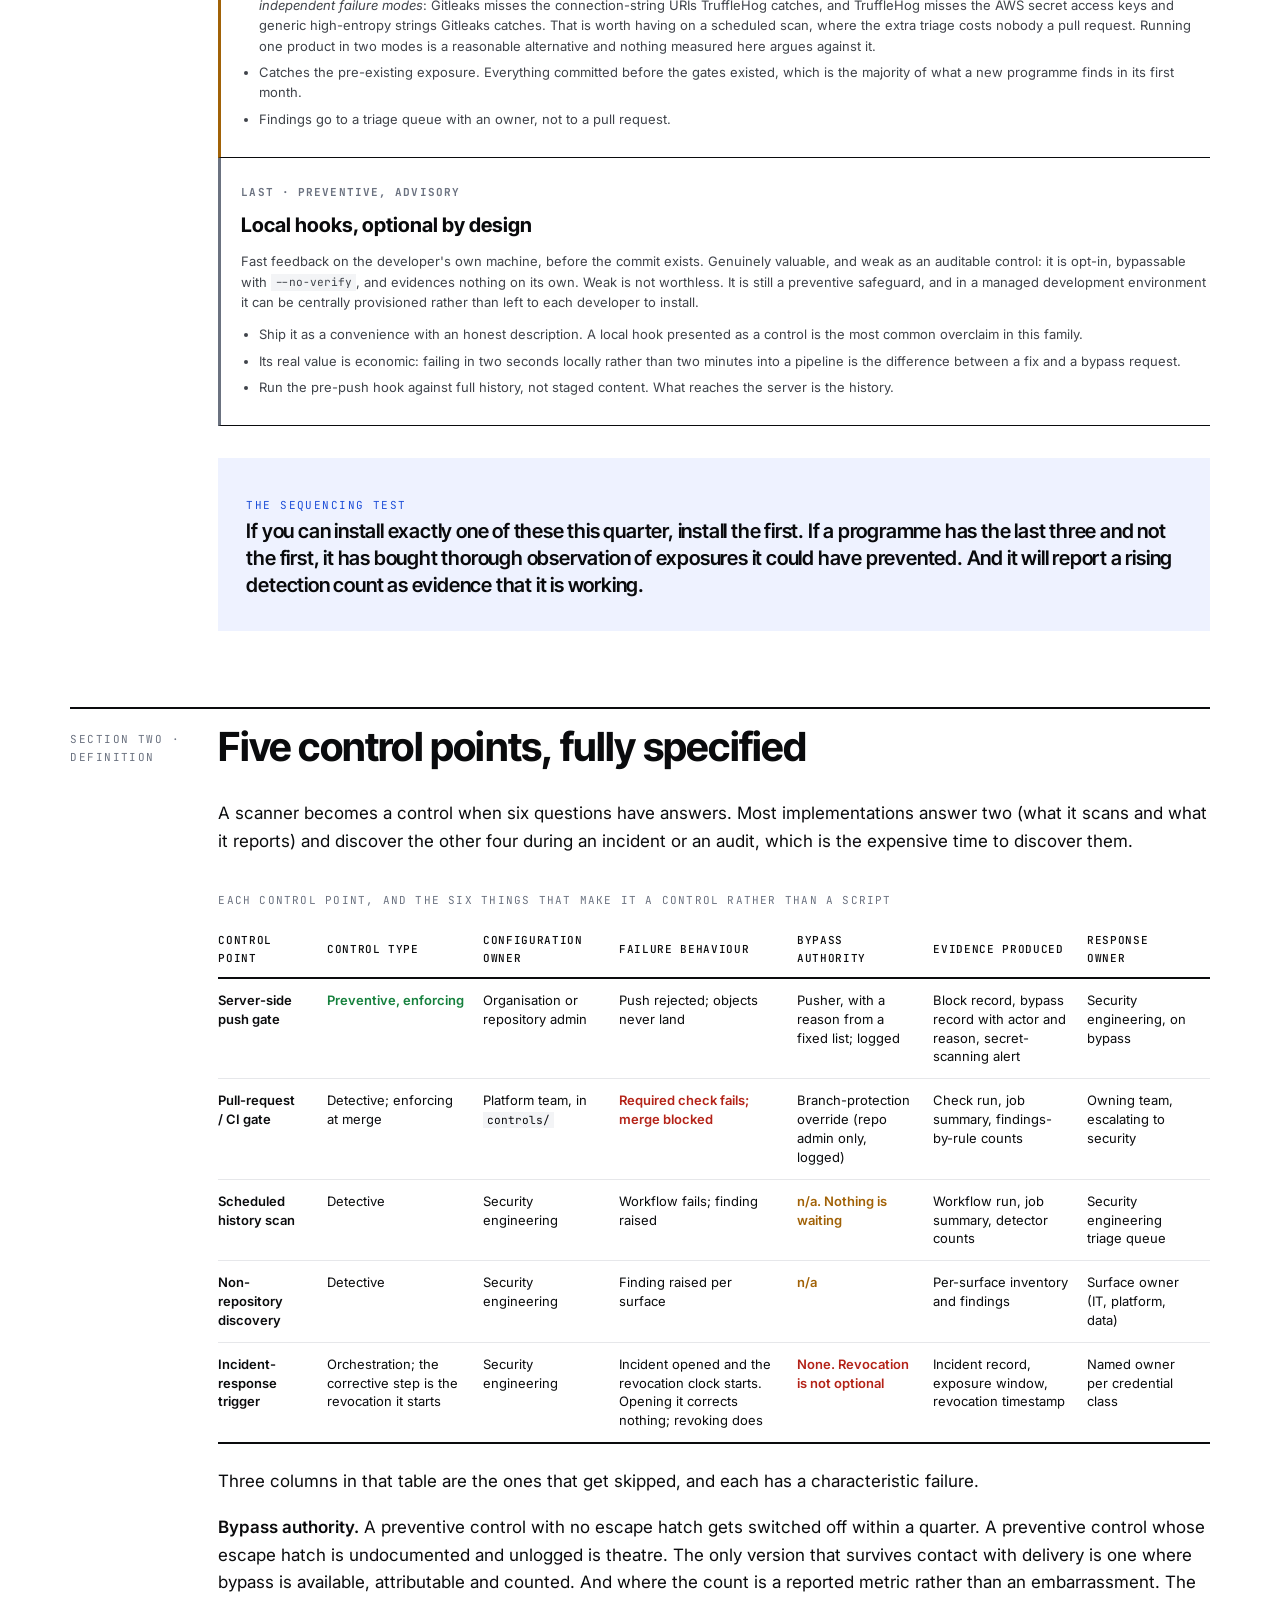
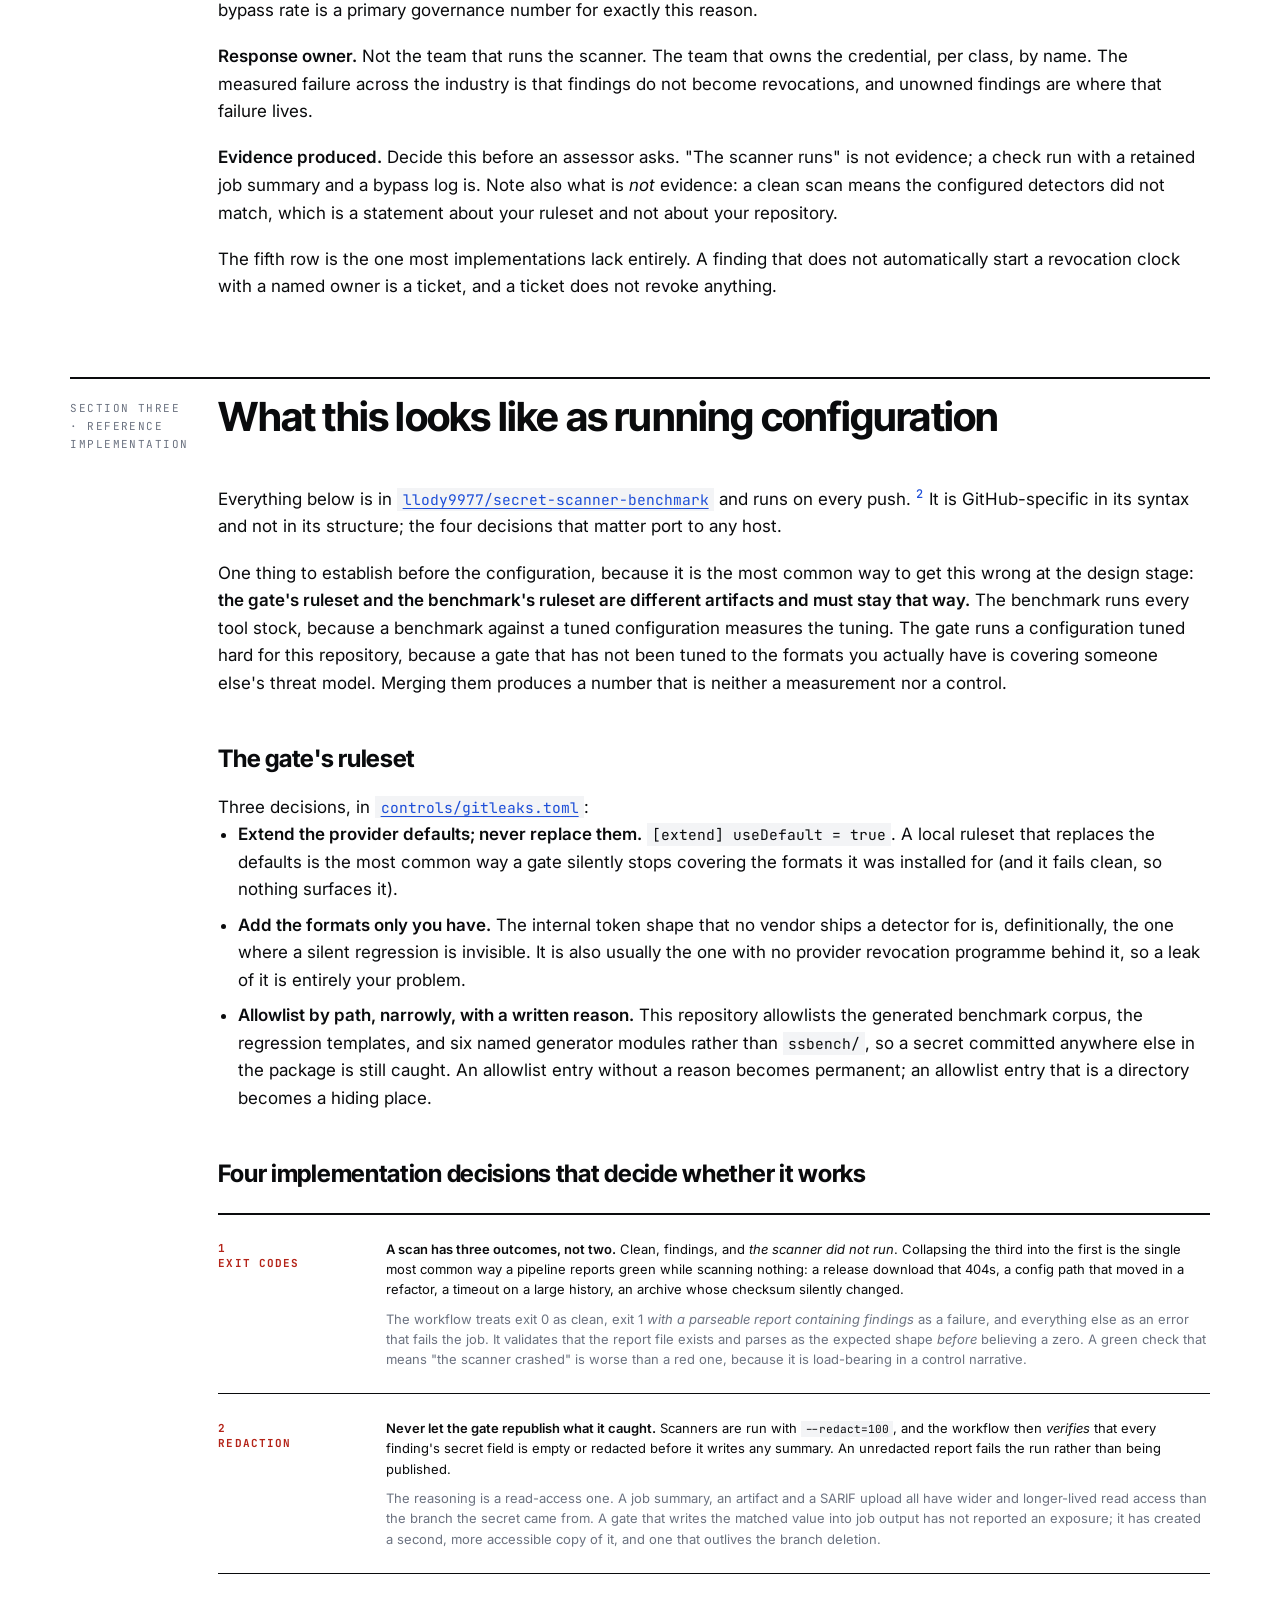
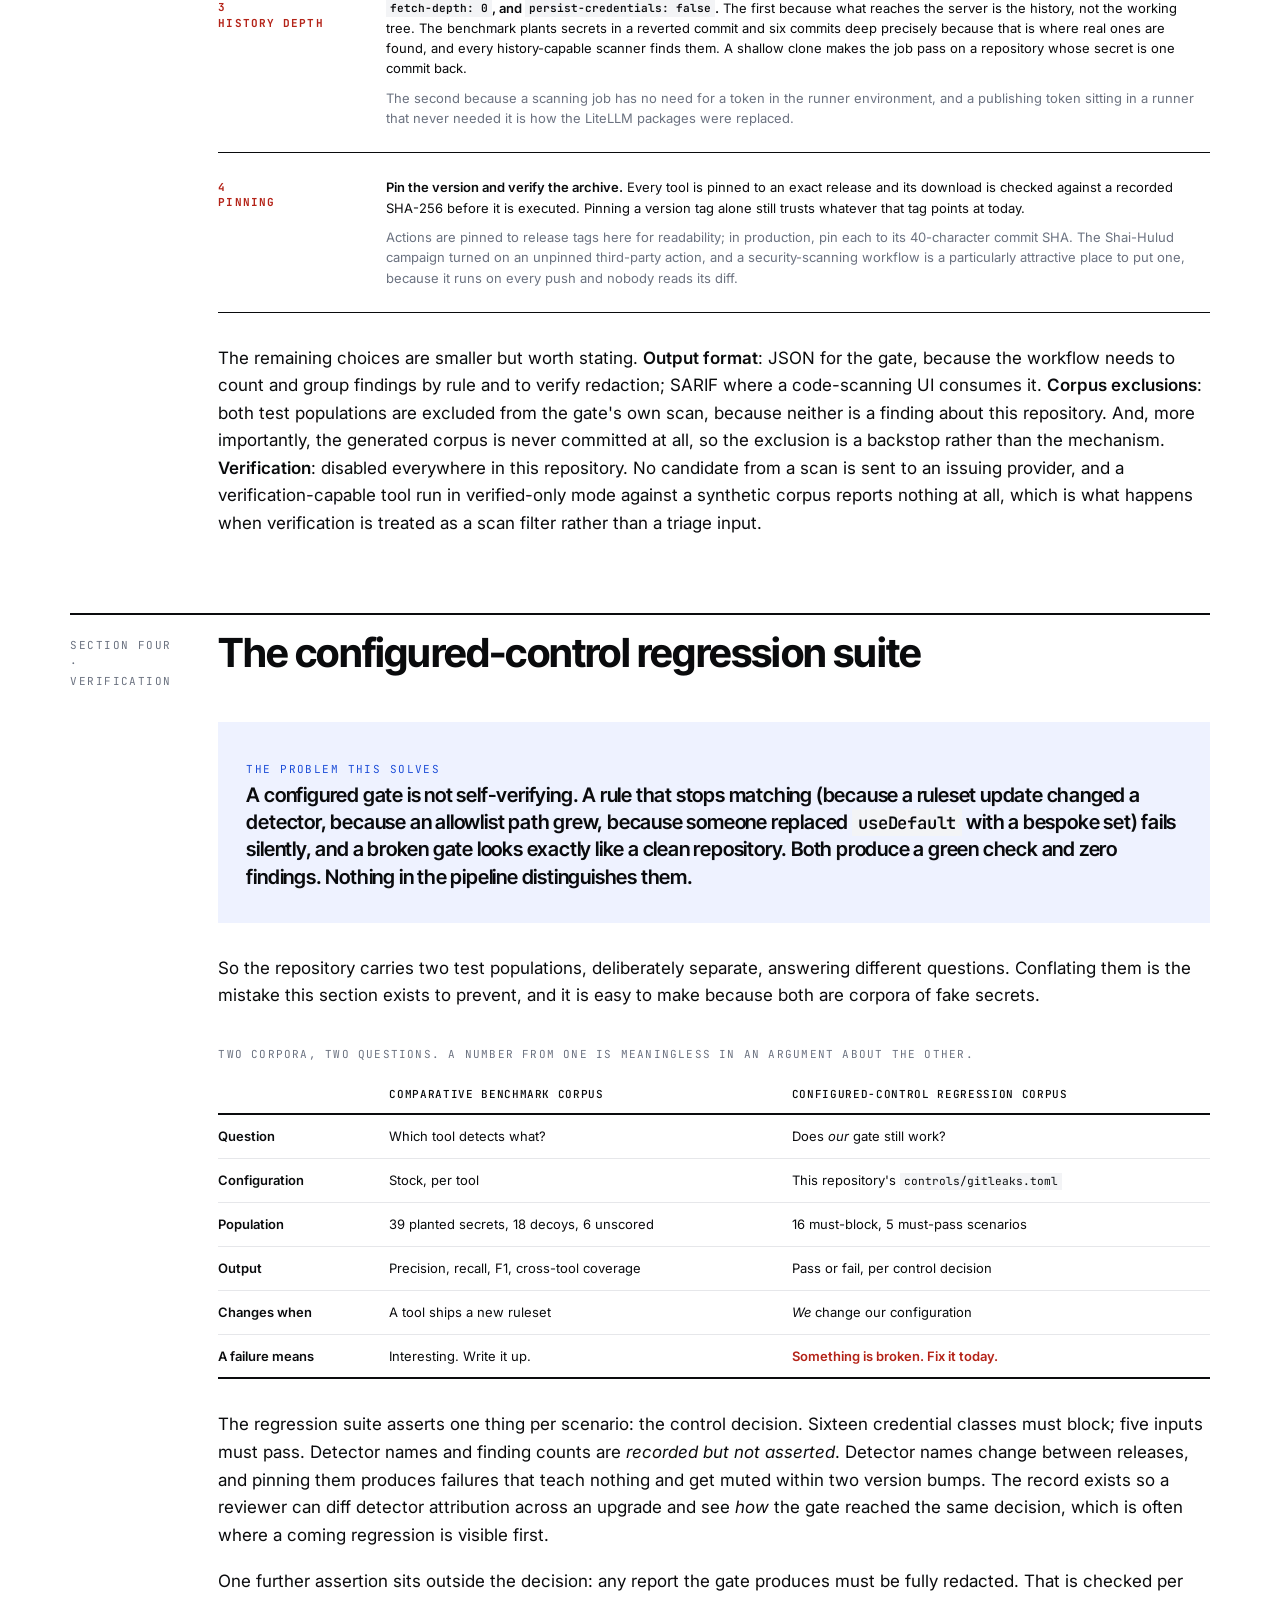
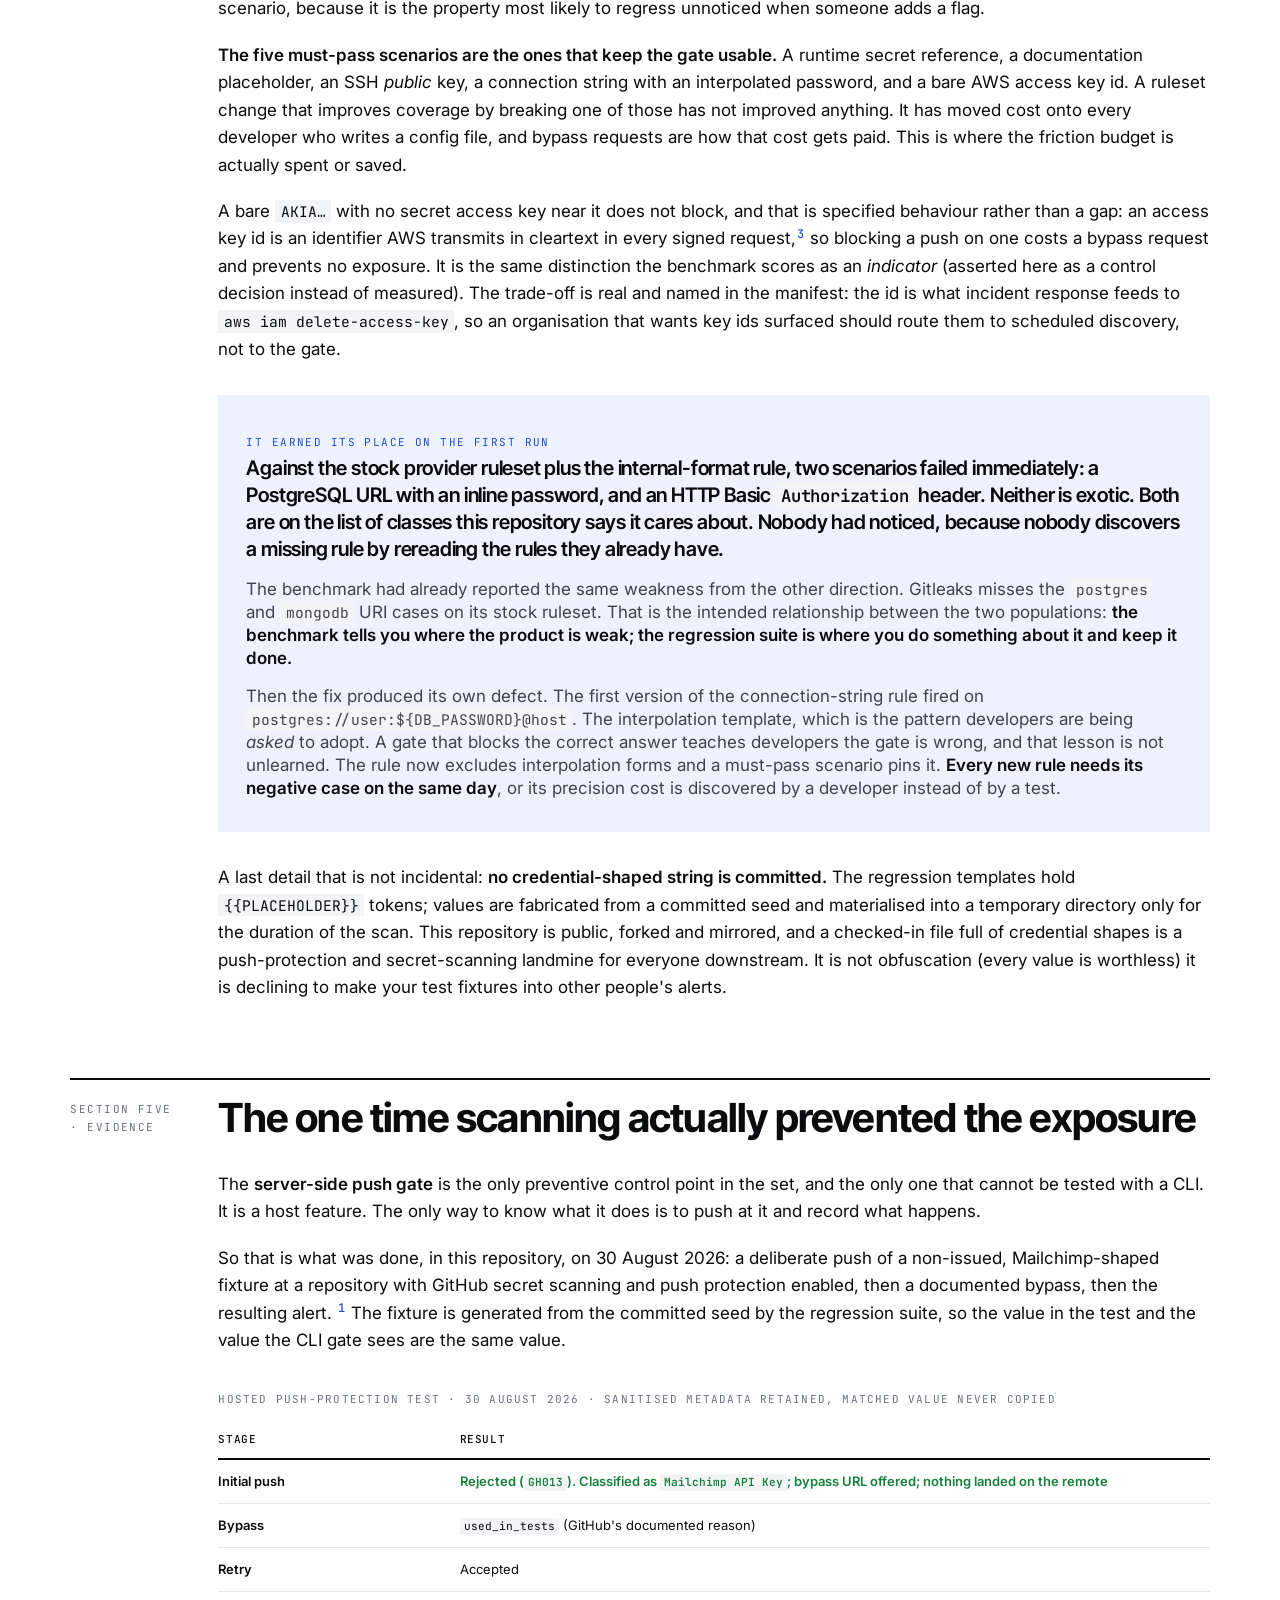
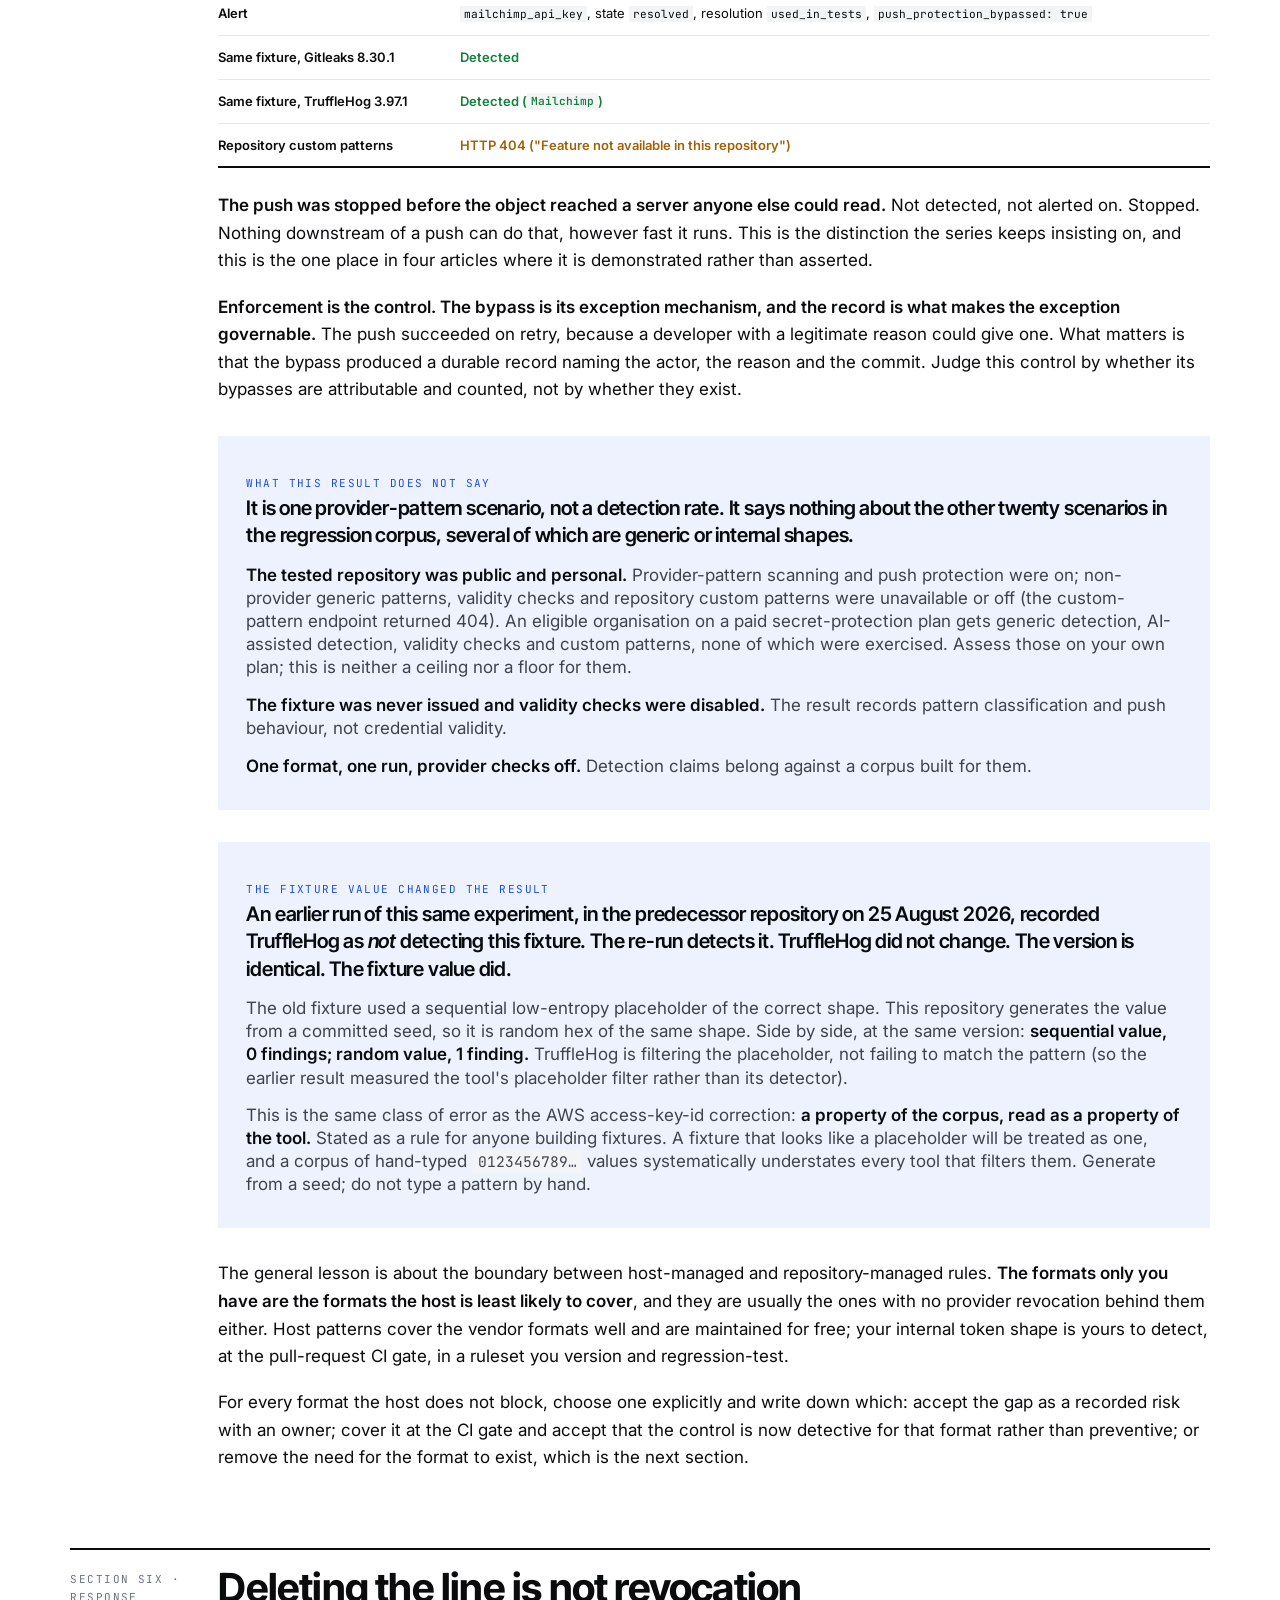
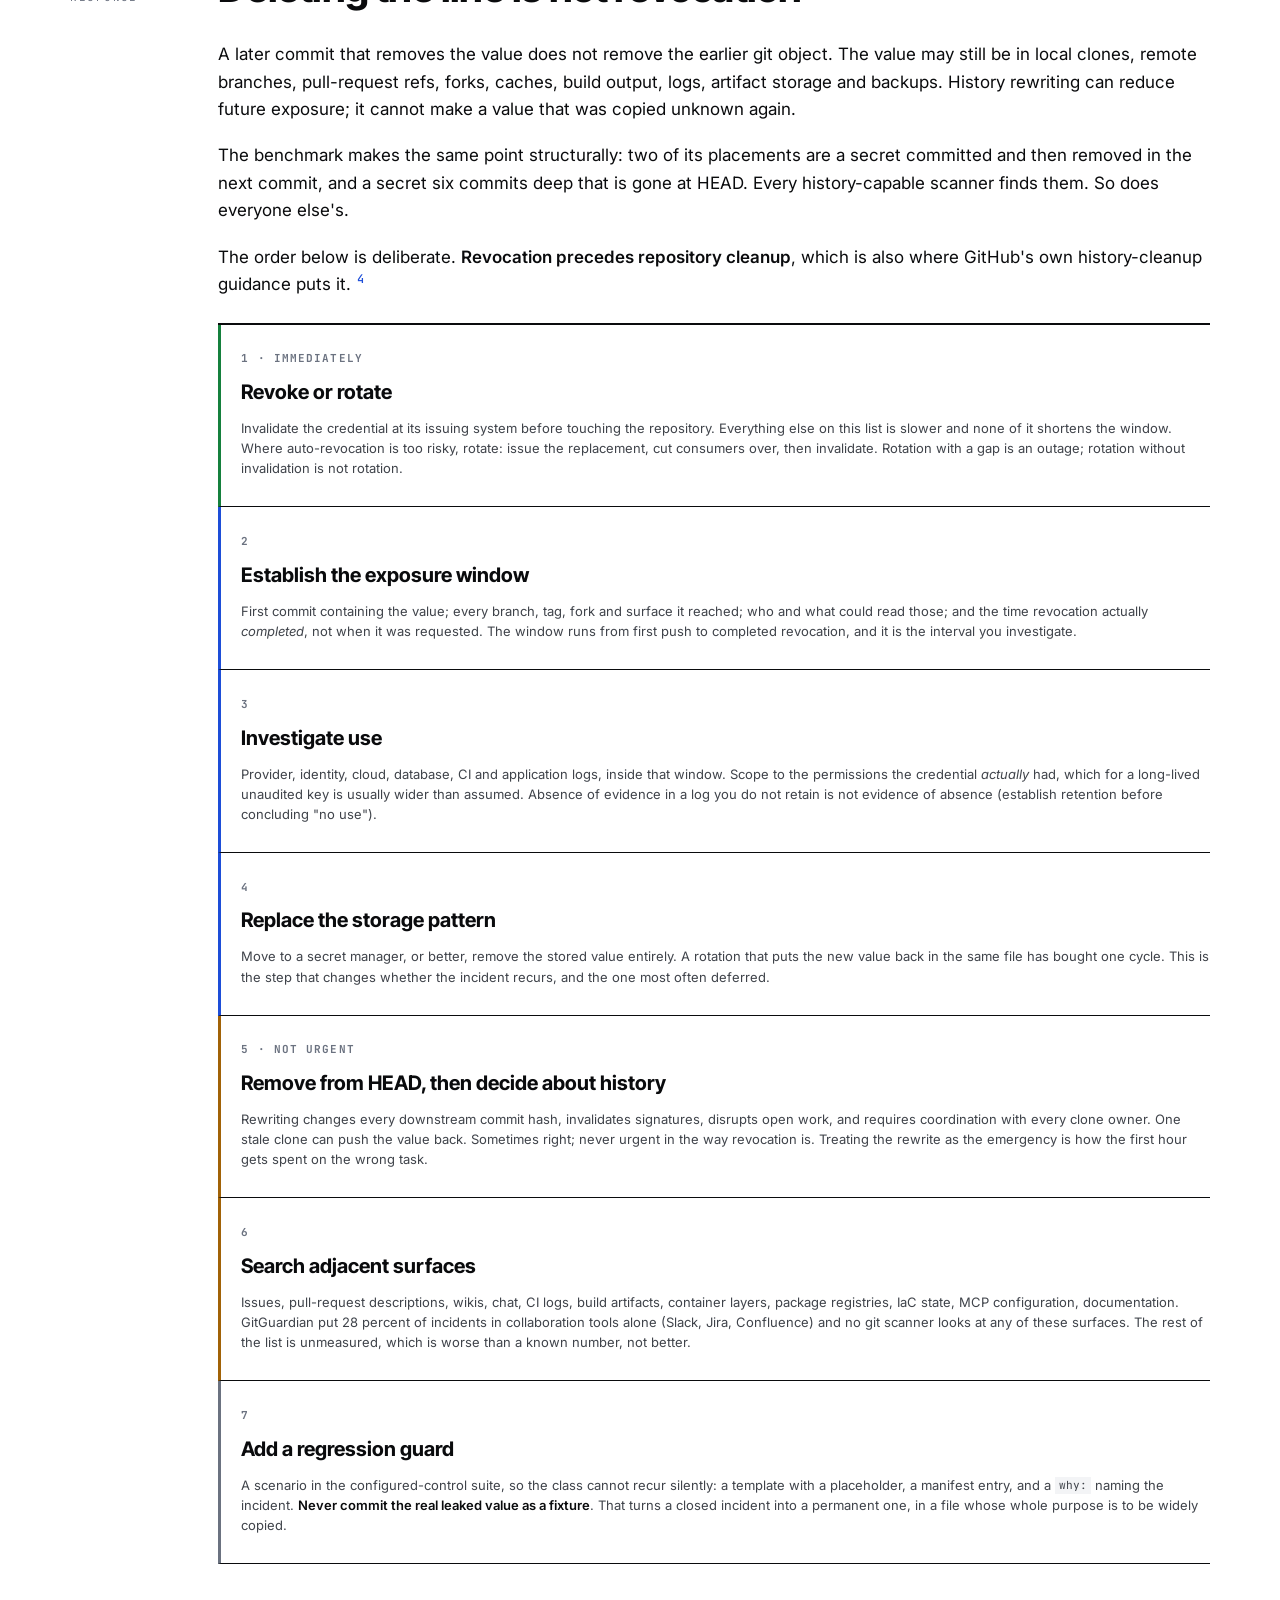
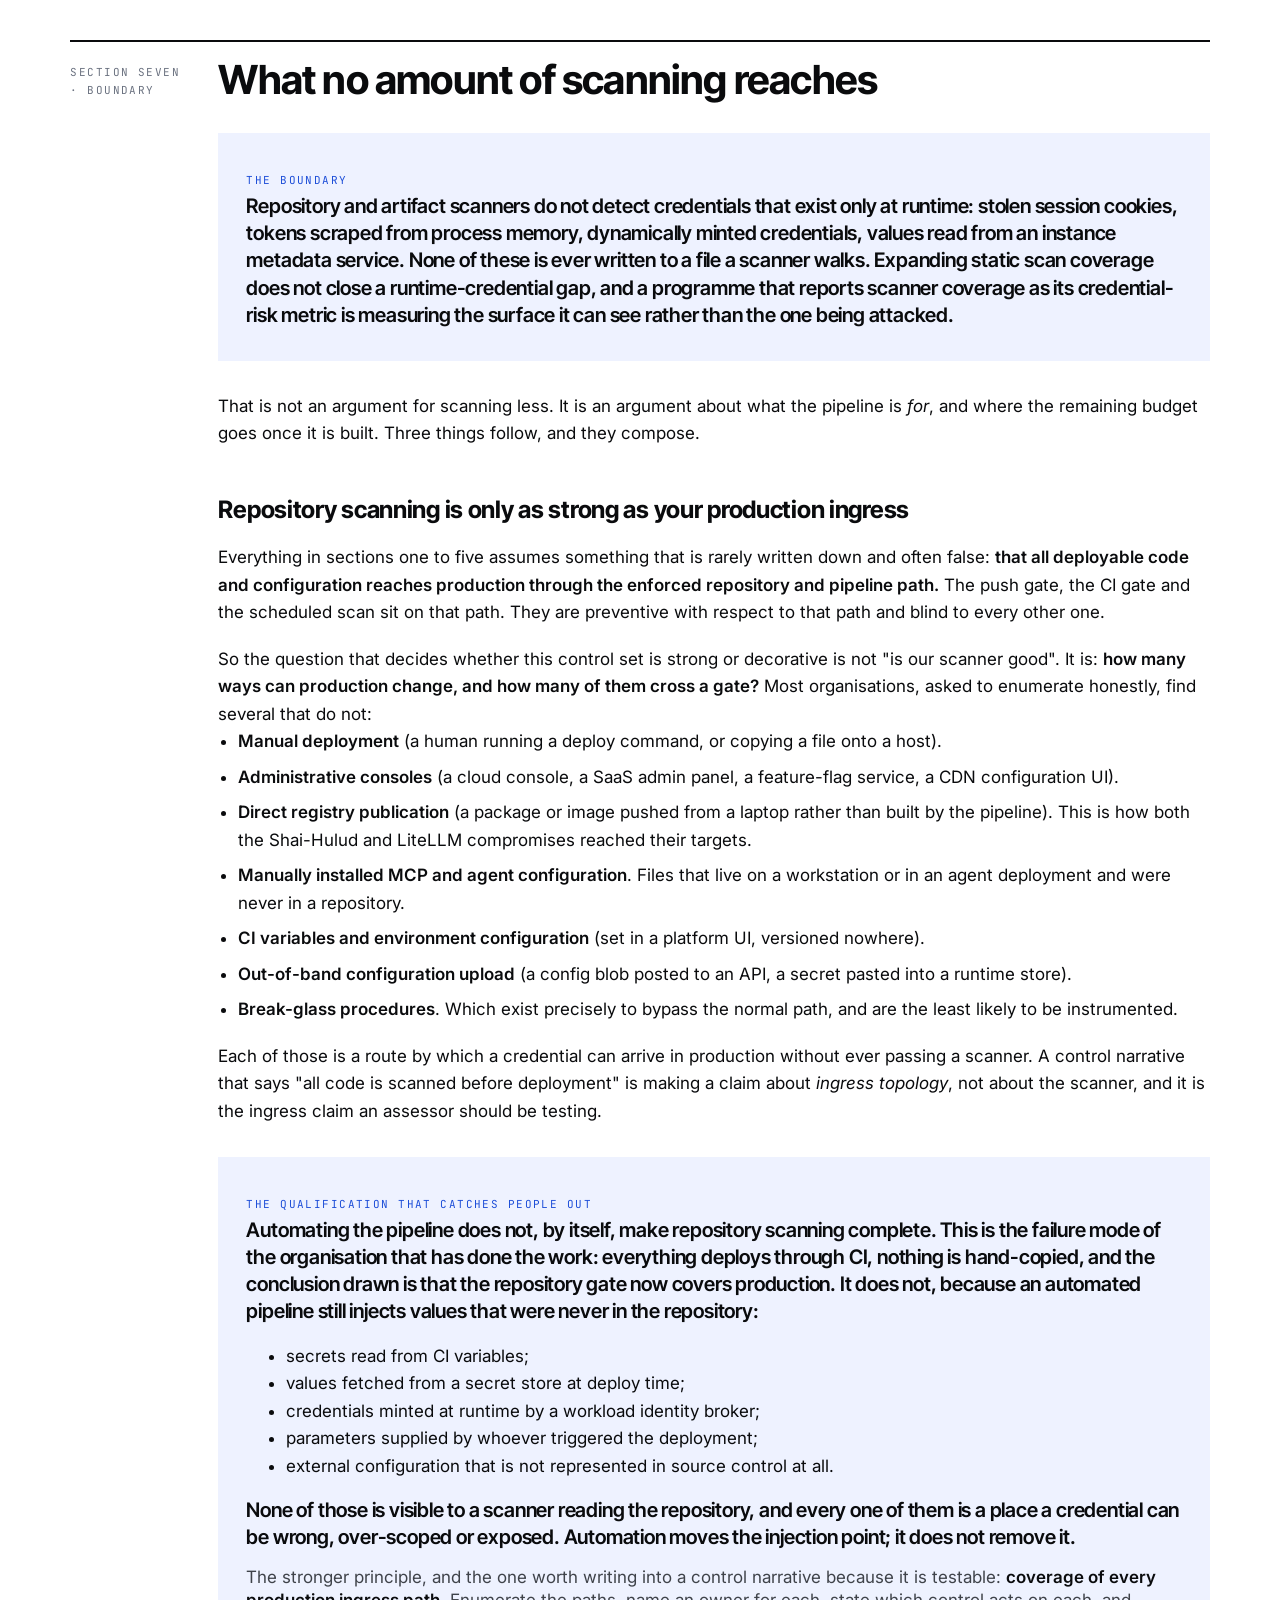
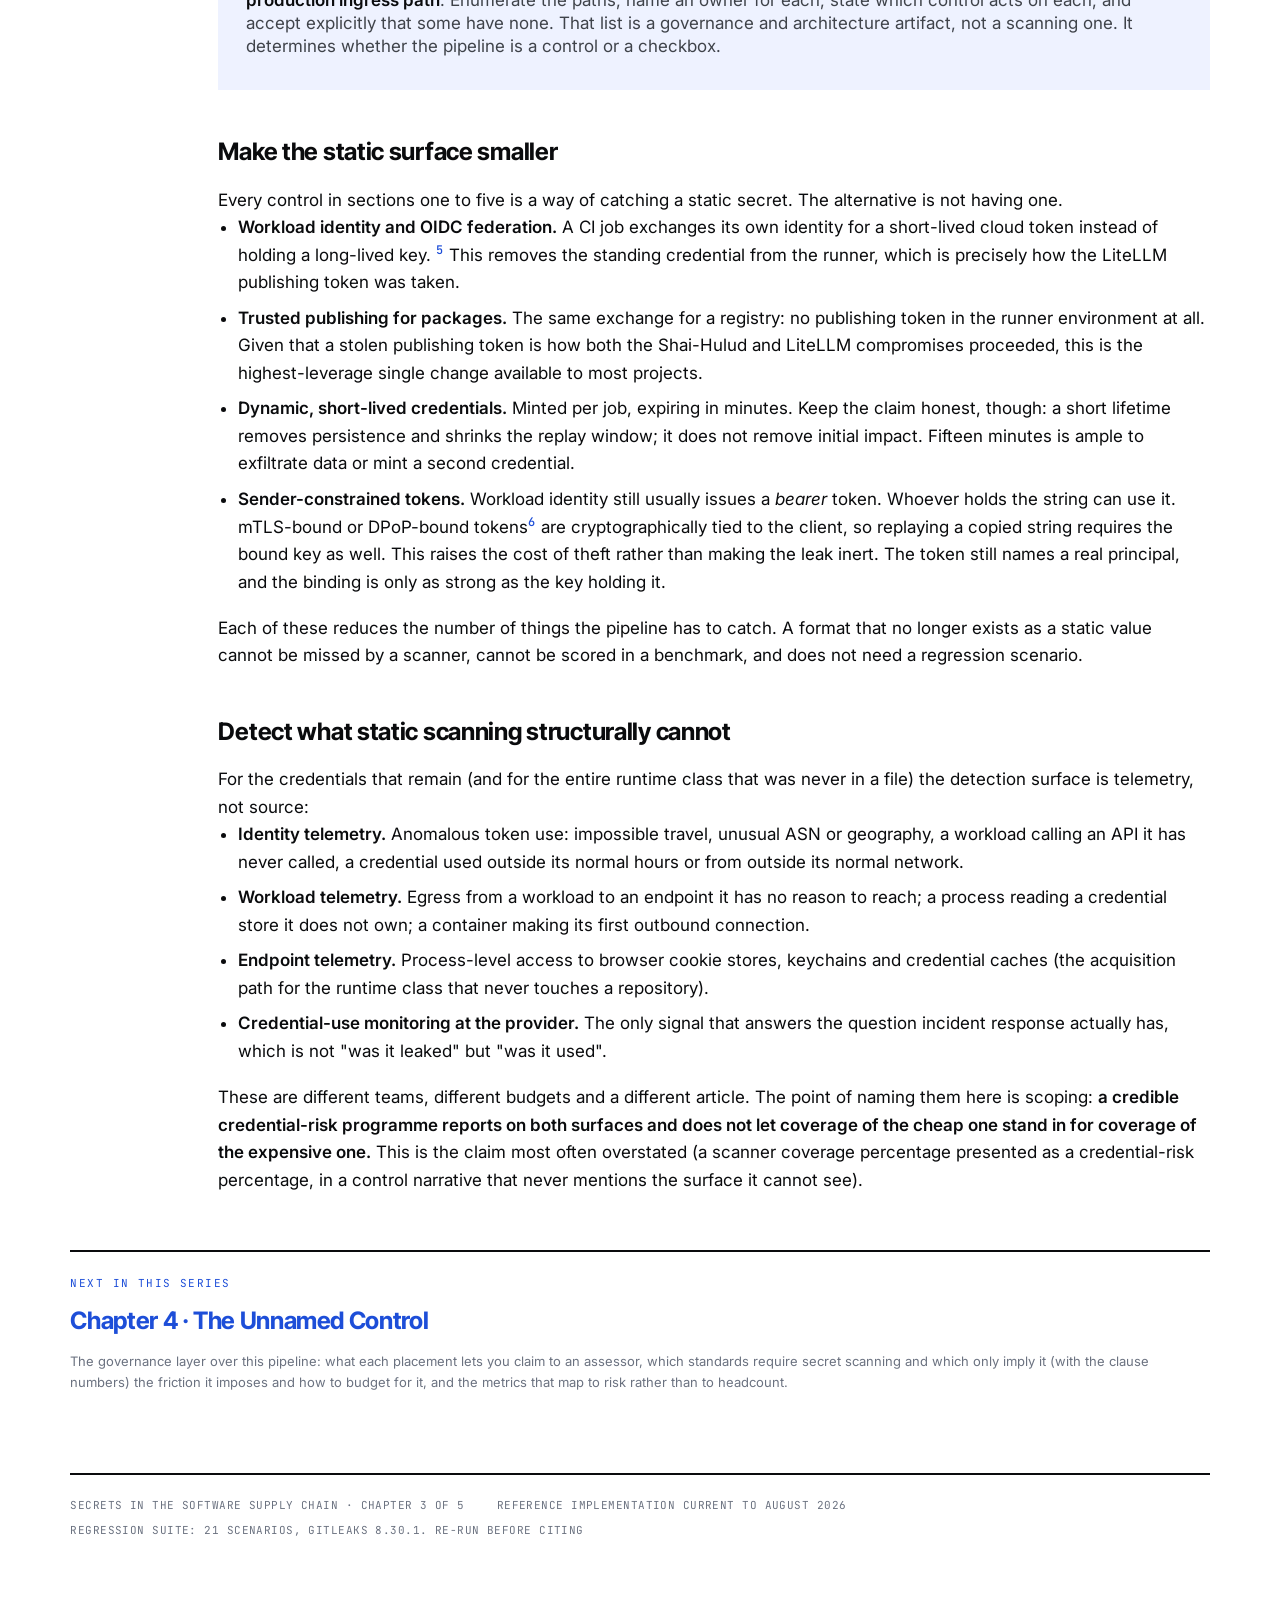
==== commit 7fb8fb44: "Single-source the published figures, and fix what manual propagation missed Run #7 changed every num" ====
--- a/docs/governed-pipeline.html
+++ b/docs/governed-pipeline.html
@@ -31,7 +31,7 @@
   <header class="masthead">
     <p class="kicker">Application Security &middot; Implementation</p>
     <h1>The Governed Pipeline</h1>
-    <p class="dek">Choosing a scanner is the easy half. This is where it becomes a control: five control points, each with an owner, a failure behaviour and a bypass authority. And a test suite that proves the configuration still works.</p>
+    <p class="dek">Choosing a scanner is the easy half. This is where it becomes a control: five control points, each with an owner, a failure behaviour and a bypass authority. And a test suite that proves the configuration still works. Every configuration here is written and tested against GitHub. The control points and their ownership should port, but nothing below has been verified on GitLab, Azure DevOps or Bitbucket.</p>
     <div class="byline">
       <span>Chapter 3 of 5 &middot; Implementation</span>
       <span>Reference implementation current to August 2026</span>
@@ -460,7 +460,7 @@
         <li><strong>Workload identity and OIDC federation.</strong> A CI job exchanges its own identity for a short-lived cloud token instead of holding a long-lived key. <sup class="fn"><a href="sources.html#p3-fn-5">5</a></sup> This removes the standing credential from the runner, which is precisely how the LiteLLM publishing token was taken.</li>
         <li><strong>Trusted publishing for packages.</strong> The same exchange for a registry: no publishing token in the runner environment at all. Given that a stolen publishing token is how both the Shai-Hulud and LiteLLM compromises proceeded, this is the highest-leverage single change available to most projects.</li>
         <li><strong>Dynamic, short-lived credentials.</strong> Minted per job, expiring in minutes. Keep the claim honest, though: a short lifetime removes persistence and shrinks the replay window; it does not remove initial impact. Fifteen minutes is ample to exfiltrate data or mint a second credential.</li>
-        <li><strong>Sender-constrained tokens.</strong> The only item here that makes a stolen credential useless to the thief. Workload identity still usually issues a <em>bearer</em> token. Whoever holds the string can use it.mTLS-bound or DPoP-bound tokens<sup class="fn"><a href="sources.html#p3-fn-6">6</a></sup> are cryptographically tied to the client, so a copied string is not usable by the copier. This is the only item on the list that makes the leak itself inert.</li>
+        <li><strong>Sender-constrained tokens.</strong> Workload identity still usually issues a <em>bearer</em> token. Whoever holds the string can use it. mTLS-bound or DPoP-bound tokens<sup class="fn"><a href="sources.html#p3-fn-6">6</a></sup> are cryptographically tied to the client, so replaying a copied string requires the bound key as well. This raises the cost of theft rather than making the leak inert. The token still names a real principal, and the binding is only as strong as the key holding it.</li>
       </ul>
       <p>Each of these reduces the number of things the pipeline has to catch. A format that no longer exists as a static value cannot be missed by a scanner, cannot be scored in a benchmark, and does not need a regression scenario.</p>
     </div>
